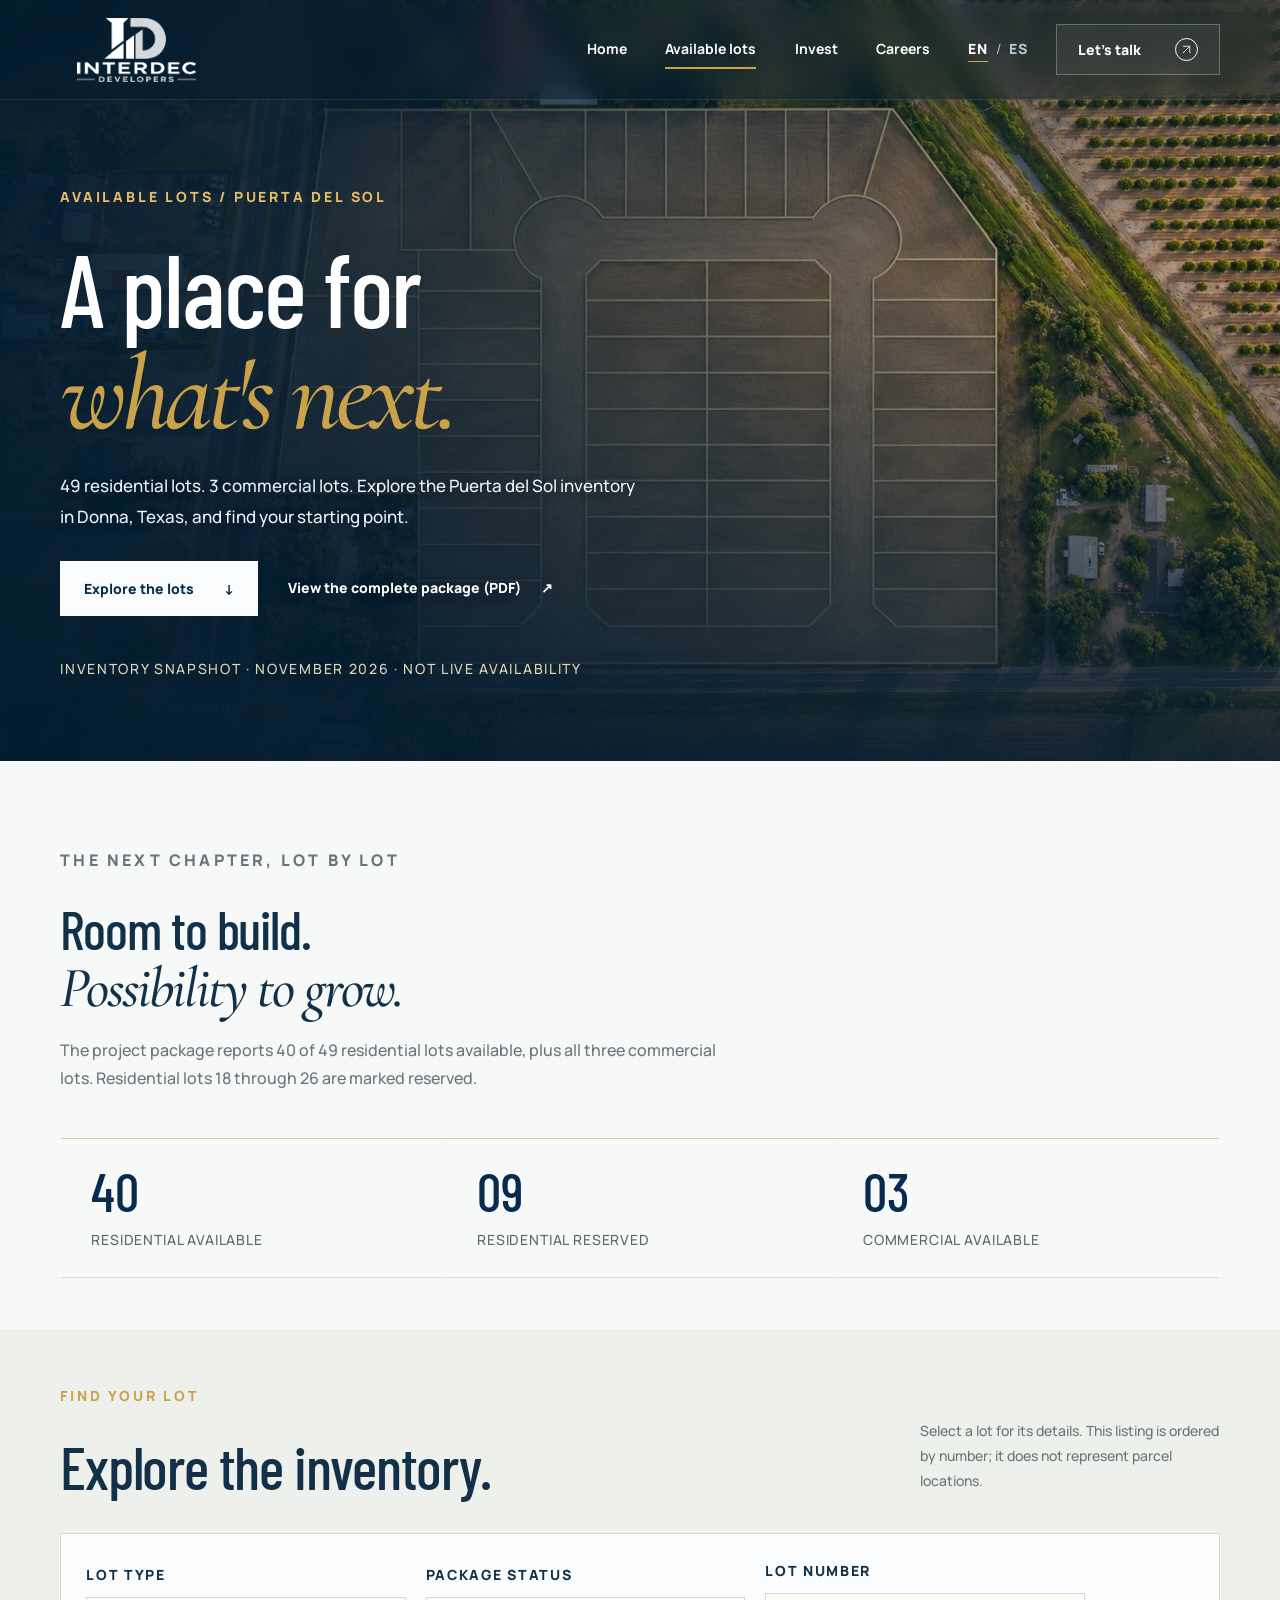
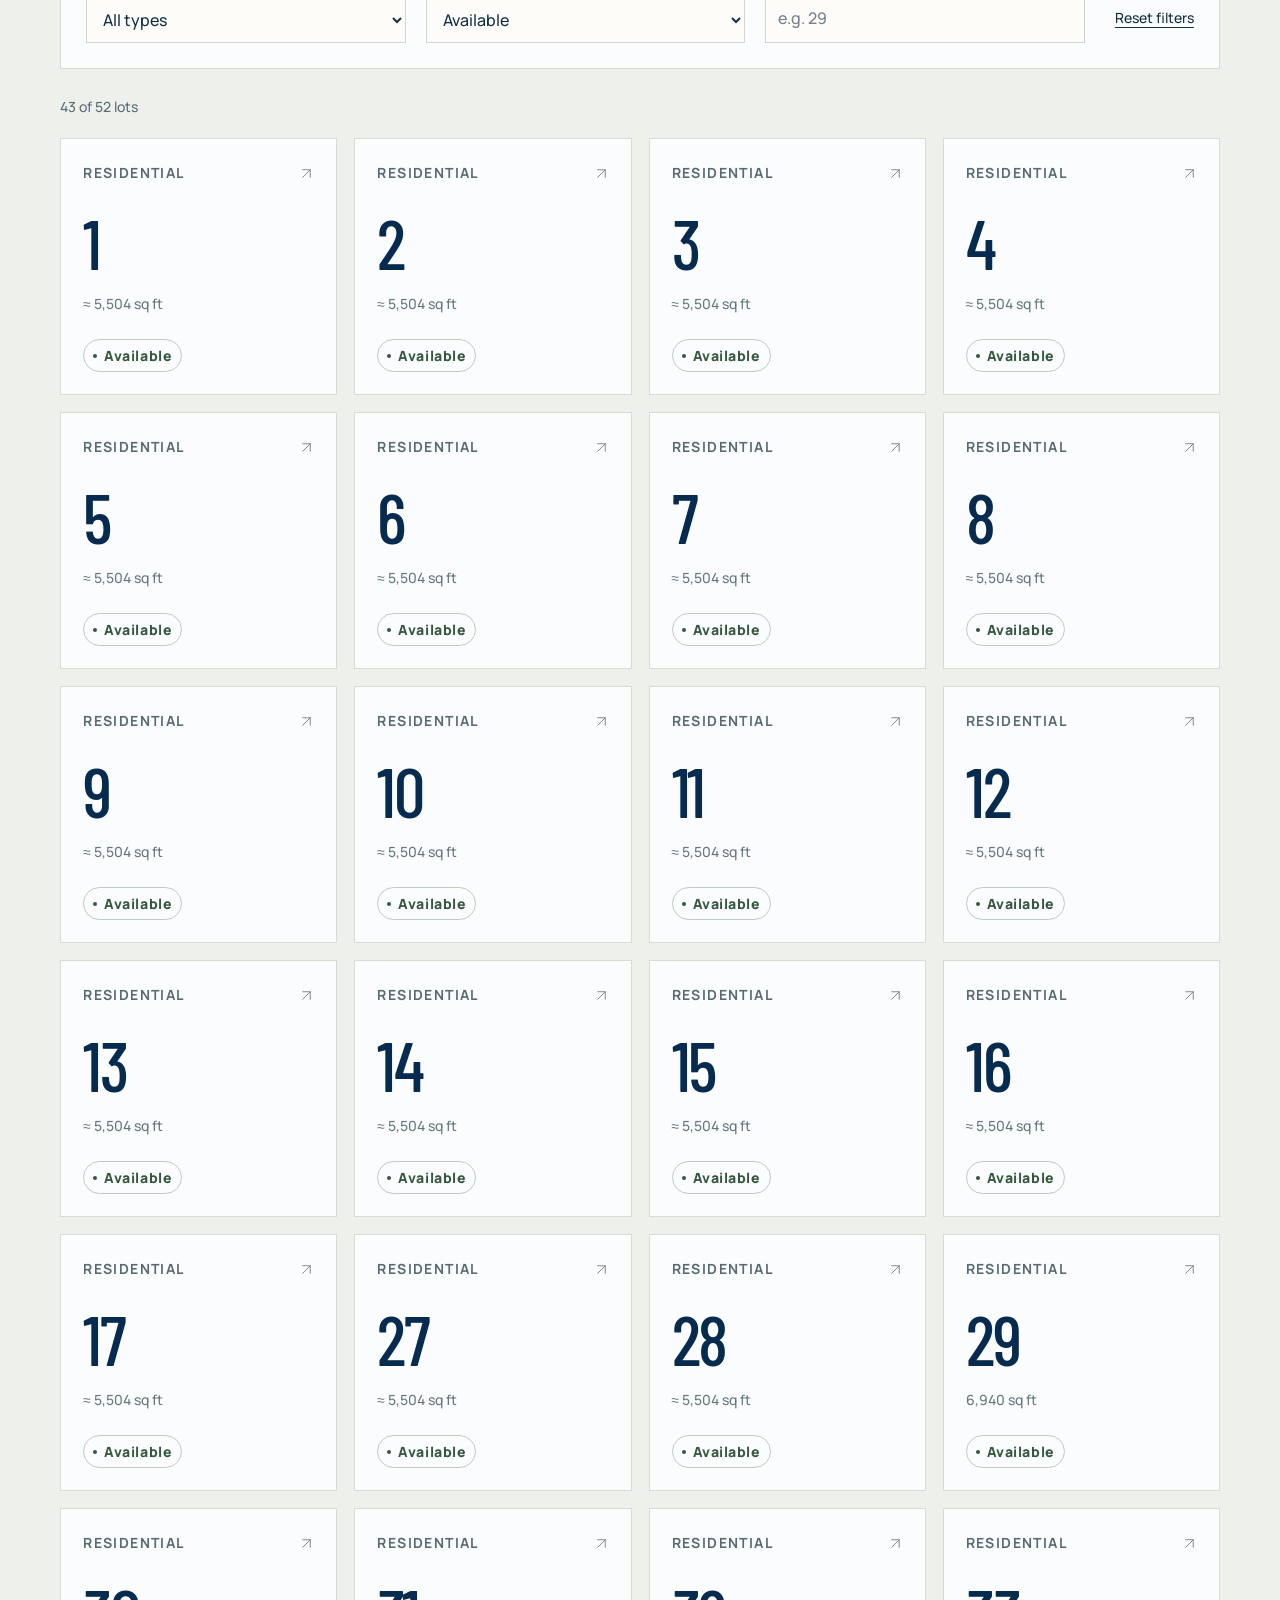
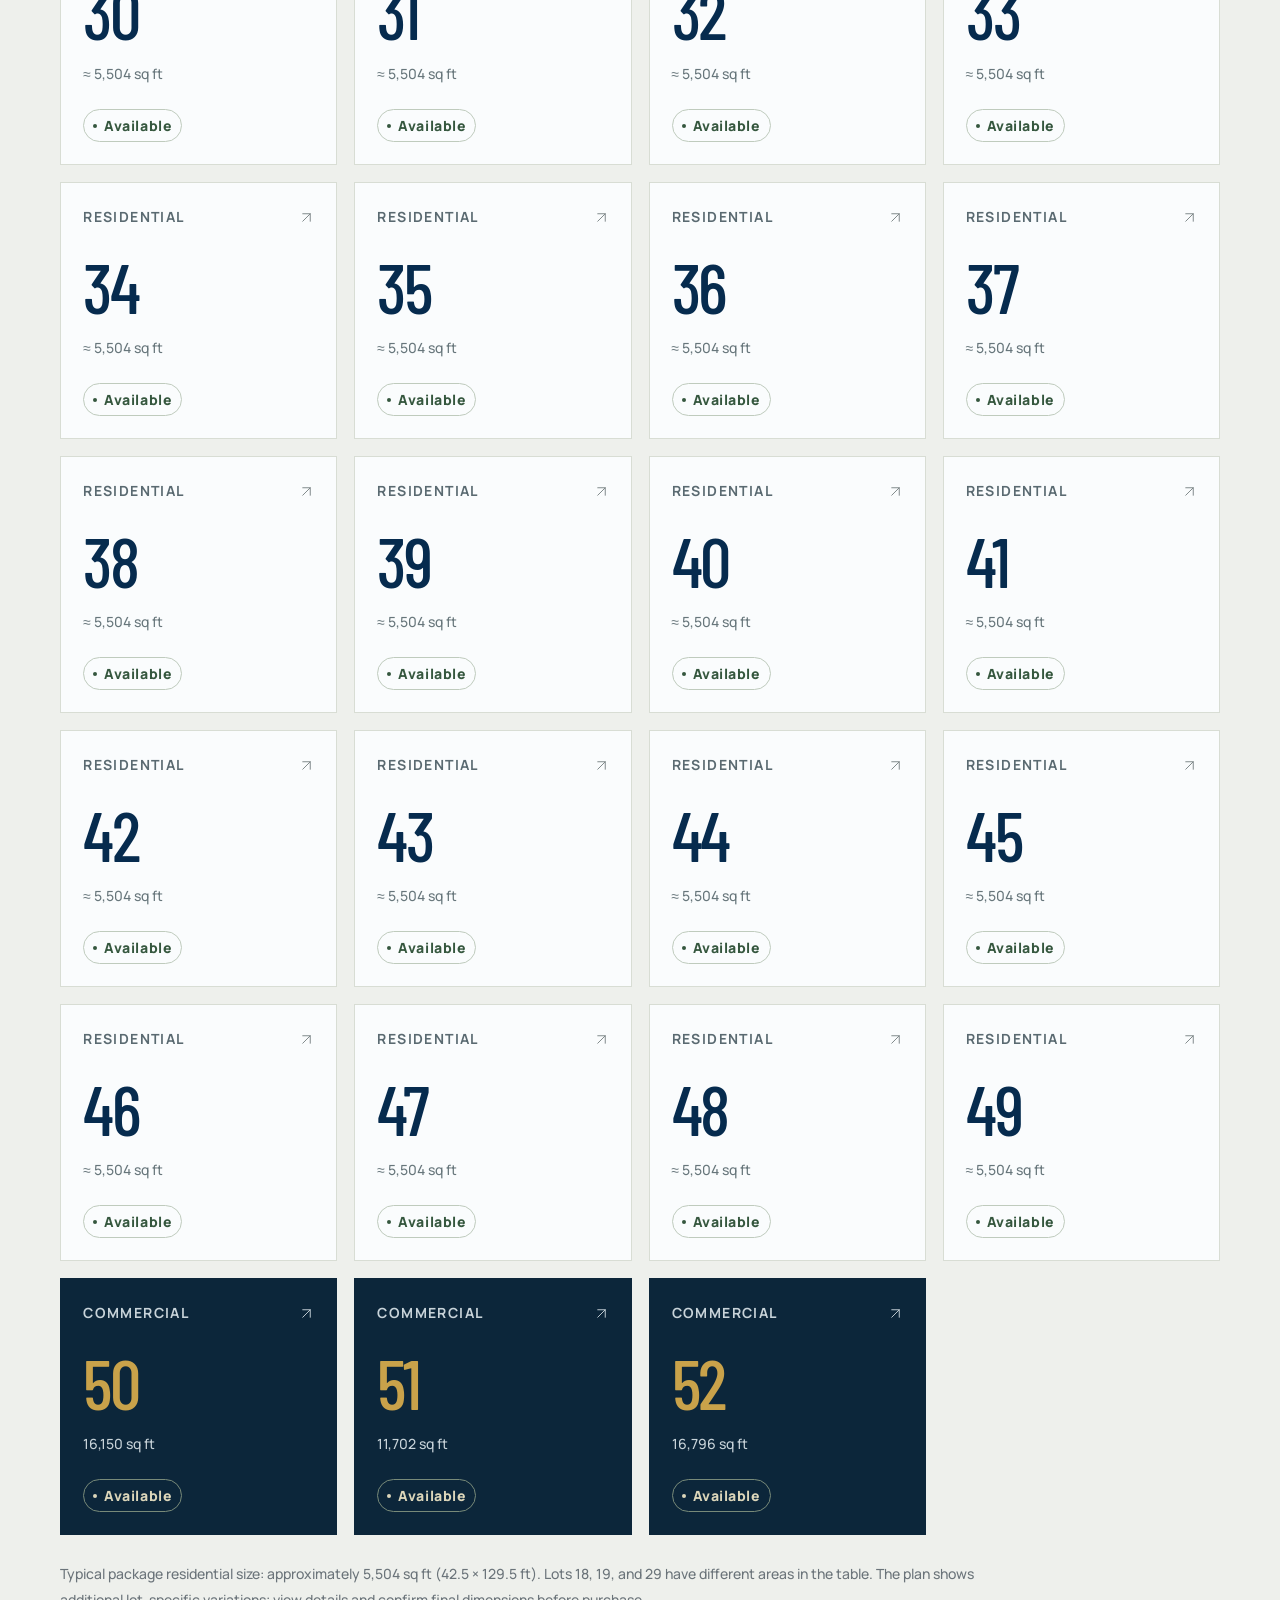
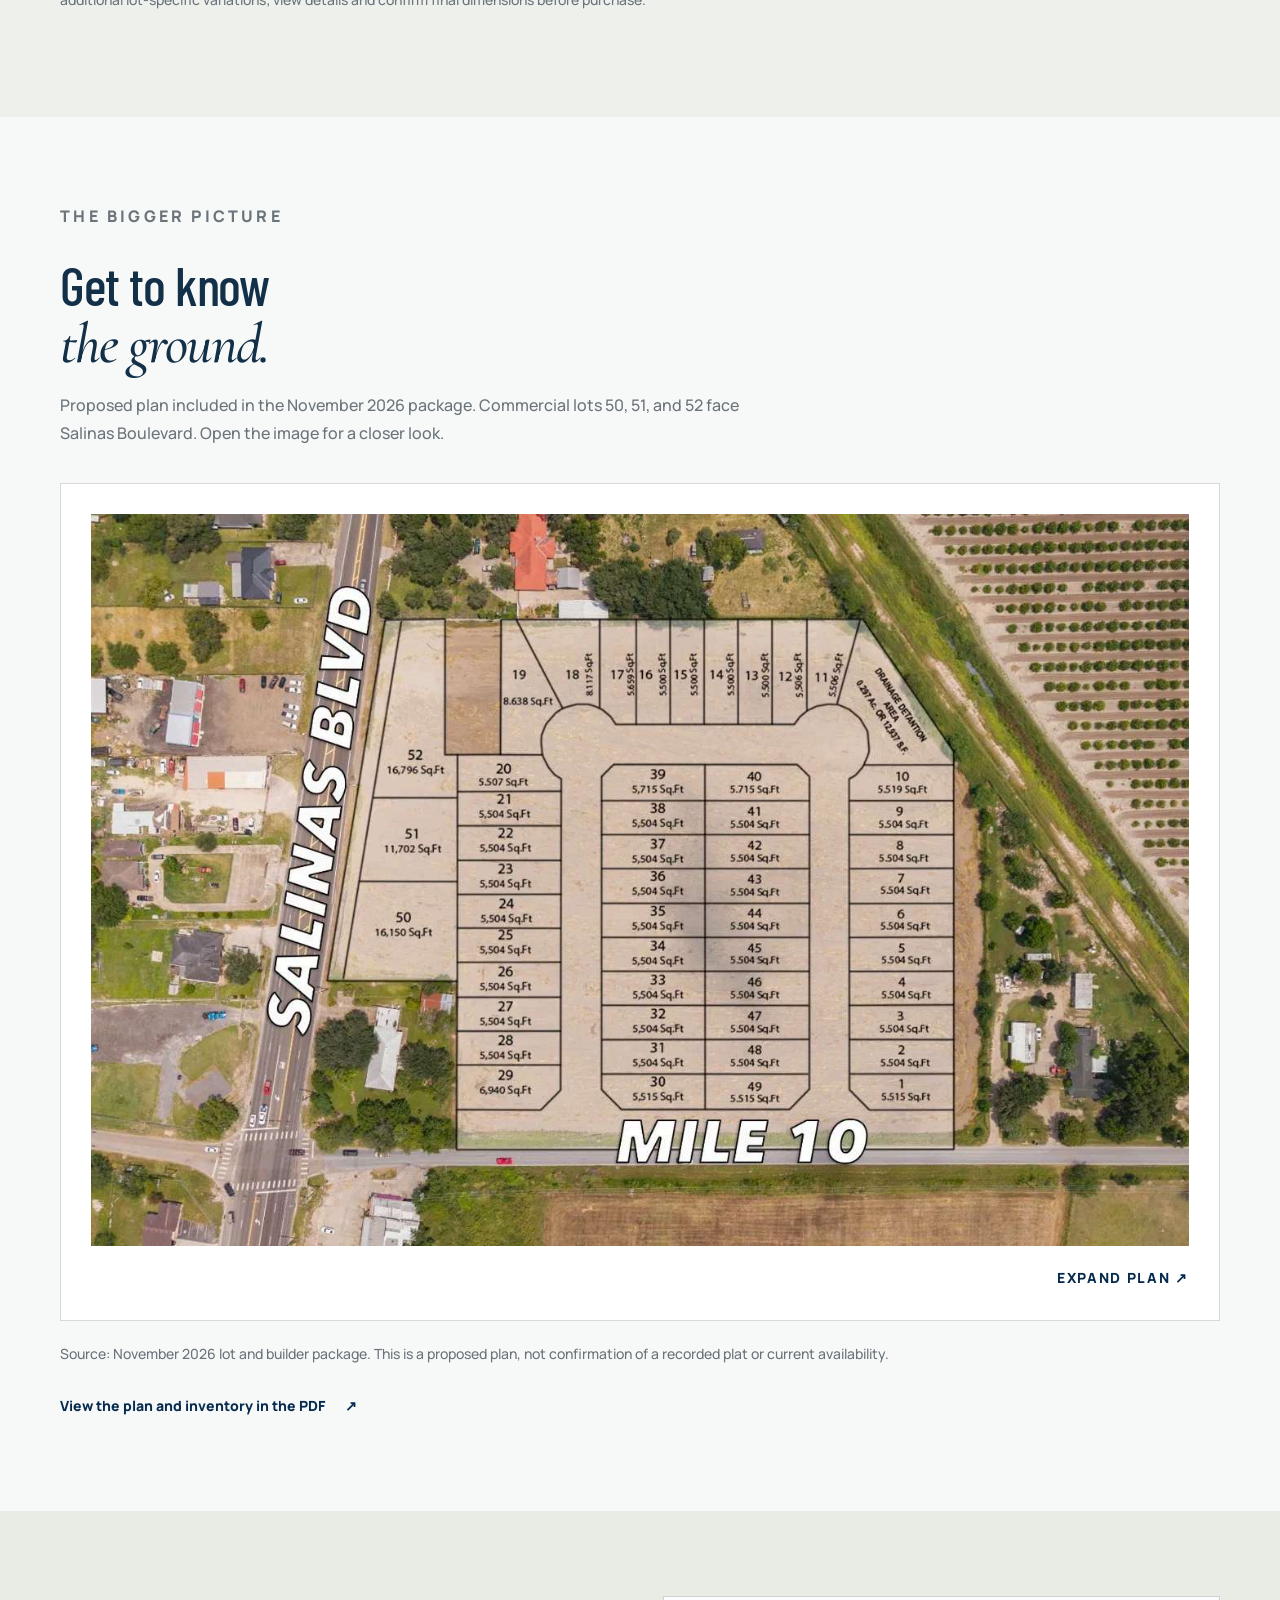
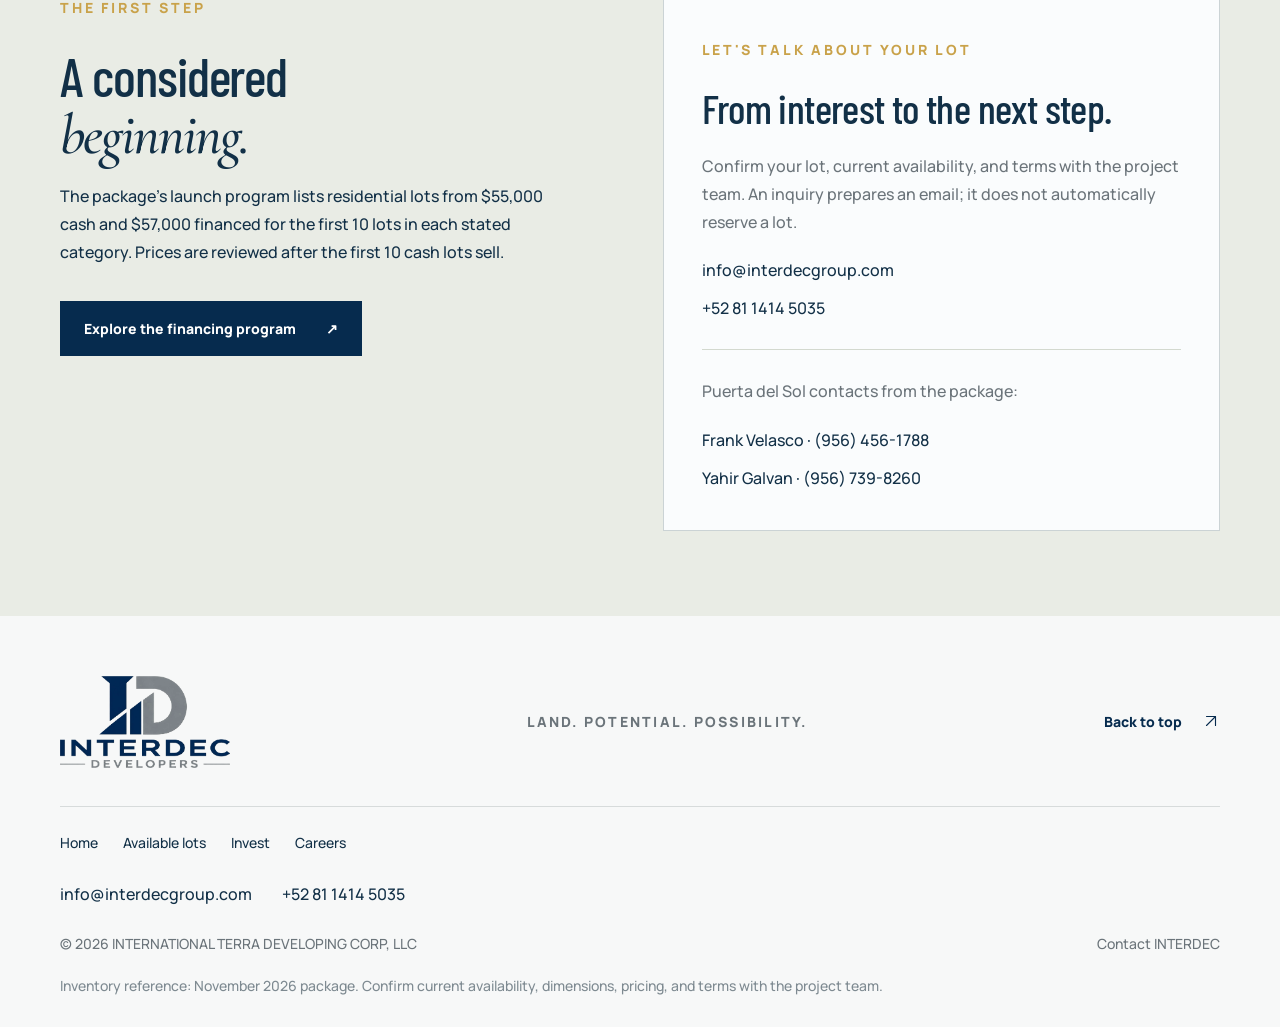
==== available-lots.html @ f347b383 "Unify mobile navigation and polish final company copy" ====
<!doctype html>
<html lang="en"><head><meta charset="utf-8"><meta name="viewport" content="width=device-width, initial-scale=1"><meta name="theme-color" content="#0c1b29"><title>Available Lots | Puerta del Sol — INTERDEC</title><meta name="description" content="Explore the Puerta del Sol lot inventory in Donna, Texas: 49 residential and 3 commercial lots, with availability from the November 2026 package."><link rel="icon" href="assets/favicon.svg" type="image/svg+xml"><link rel="preload" href="assets/images/lots-hero-cinematic.webp" as="image" fetchpriority="high"><link rel="stylesheet" href="styles.css"><link rel="stylesheet" href="design.css"><link rel="stylesheet" href="pages.css"><link rel="stylesheet" href="lots.css"><script src="content.js" defer></script><script src="pages.js" defer></script><script src="lots.js" defer></script></head>
<body class="subpage lots-page" id="top"><a class="skip-link" href="#main" data-es="Ir al contenido">Skip to content</a><header class="site-header" id="site-header"><a class="brand" href="index.html" aria-label="INTERDEC Developers — home"><img src="assets/images/package/interdec-white-logo.png" width="1103" height="594" alt="INTERDEC Developers"></a><nav class="desktop-nav" aria-label="Main navigation"><a href="index.html" data-es="Inicio">Home</a><a href="available-lots.html" aria-current="page" data-es="Lotes disponibles">Available lots</a><a href="invest.html" data-es="Invertir">Invest</a><a href="careers.html" data-es="Empleos">Careers</a></nav><div class="header-actions"><button class="language-toggle" type="button" aria-label="Switch to Spanish"><span class="language-en active">EN</span><span class="language-divider">/</span><span class="language-es">ES</span></button><a class="button button-navy header-cta" href="index.html#contact"><span data-es="Hablemos">Let's talk</span><svg class="icon" viewBox="0 0 24 24" aria-hidden="true"><path d="M6 18 18 6M6 6h12v12"/></svg></a><button class="menu-toggle" type="button" aria-expanded="false" aria-controls="mobile-nav" aria-label="Open navigation"><span></span><span></span></button></div></header><nav class="mobile-nav" id="mobile-nav" aria-label="Mobile navigation" hidden>
    <a href="index.html#projects"><span data-es="Proyectos">Projects</span></a>
    <a href="index.html#approach"><span data-es="Nuestro proceso">Our approach</span></a>
    <a href="index.html#company"><span data-es="Nosotros">The company</span></a>
    <a href="available-lots.html" aria-current="page"><span data-es="Lotes disponibles">Available lots</span></a>
    <a href="invest.html"><span data-es="Invierte">Invest</span></a>
    <a href="careers.html"><span data-es="Empleo">Careers</span></a>
    <a href="index.html#contact"><span data-es="Contacto">Get in touch</span></a>
    <span class="eyebrow">LAND. POTENTIAL. POSSIBILITY.</span>
  </nav><main id="main" class="page-main">
<section class="page-hero lots-hero"><div class="page-hero-inner"><p class="page-kicker" data-es="LOTES DISPONIBLES / PUERTA DEL SOL">AVAILABLE LOTS / PUERTA DEL SOL</p><h1 class="page-title"><span data-es="Un lugar para">A place for</span><br><em data-es="lo que viene.">what's next.</em></h1><p class="page-lead" data-es="49 lotes residenciales. 3 lotes comerciales. Explora el inventario de Puerta del Sol en Donna, Texas, y encuentra por dónde empezar.">49 residential lots. 3 commercial lots. Explore the Puerta del Sol inventory in Donna, Texas, and find your starting point.</p><div class="page-actions"><a class="button button-white" href="#inventory"><span data-es="Explorar los lotes">Explore the lots</span><span aria-hidden="true">↓</span></a><a class="text-link light" href="assets/documents/puerta-del-sol-lot-package-nov-2026.pdf" target="_blank" rel="noopener"><span data-es="Ver el paquete completo (PDF)">View the complete package (PDF)</span><span aria-hidden="true">↗</span></a></div><p class="lots-snapshot" data-es="INVENTARIO DE REFERENCIA · NOVIEMBRE DE 2026 · NO ES DISPONIBILIDAD EN TIEMPO REAL">INVENTORY SNAPSHOT · NOVEMBER 2026 · NOT LIVE AVAILABILITY</p></div><div class="lots-hero-art" aria-hidden="true"><span>49</span><span>+ 03</span></div></section>
<section class="page-section lots-overview" aria-labelledby="lots-overview-title"><div class="page-section-heading"><p class="page-kicker" data-es="EL SIGUIENTE CAPÍTULO, LOTE POR LOTE">THE NEXT CHAPTER, LOT BY LOT</p><h2 id="lots-overview-title" class="display-title"><span data-es="Espacio para construir.">Room to build.</span><br><em data-es="Posibilidad para crecer.">Possibility to grow.</em></h2><p data-es="El paquete del proyecto reporta 40 de 49 lotes residenciales disponibles y los tres lotes comerciales disponibles. Los lotes residenciales 18 al 26 aparecen apartados.">The project package reports 40 of 49 residential lots available, plus all three commercial lots. Residential lots 18 through 26 are marked reserved.</p></div><div class="stat-grid lots-stats"><div class="stat-card"><span class="stat-value">40</span><span class="stat-label" data-es="RESIDENCIALES DISPONIBLES">RESIDENTIAL AVAILABLE</span></div><div class="stat-card"><span class="stat-value">09</span><span class="stat-label" data-es="RESIDENCIALES APARTADOS">RESIDENTIAL RESERVED</span></div><div class="stat-card"><span class="stat-value">03</span><span class="stat-label" data-es="COMERCIALES DISPONIBLES">COMMERCIAL AVAILABLE</span></div></div></section>
<section class="page-section lots-browser" id="inventory" aria-labelledby="inventory-title"><div class="lots-browser-heading"><div><p class="page-kicker" data-es="ENCUENTRA TU LOTE">FIND YOUR LOT</p><h2 class="display-title" id="inventory-title" data-es="Explora el inventario.">Explore the inventory.</h2></div><p class="source-note" data-es="Selecciona un lote para ver sus detalles. El listado está ordenado por número; no representa la ubicación física de los lotes.">Select a lot for its details. This listing is ordered by number; it does not represent parcel locations.</p></div><form class="lots-filters" id="lot-filters" aria-label="Filter lots"><div><label for="lot-type" data-es="TIPO DE LOTE">LOT TYPE</label><select id="lot-type"><option value="all" data-es="Todos los tipos">All types</option><option value="residential" data-es="Residencial">Residential</option><option value="commercial" data-es="Comercial">Commercial</option></select></div><div><label for="lot-status" data-es="ESTATUS EN EL PAQUETE">PACKAGE STATUS</label><select id="lot-status"><option value="available" data-es="Disponible">Available</option><option value="reserved" data-es="Apartado">Reserved</option><option value="all" data-es="Todos los estatus">All statuses</option></select></div><div><label for="lot-search" data-es="NÚMERO DE LOTE">LOT NUMBER</label><input id="lot-search" type="search" inputmode="numeric" autocomplete="off" placeholder="e.g. 29" data-placeholder-es="p. ej. 29"></div><button type="reset" id="lot-reset" class="lots-reset" data-es="Restablecer filtros">Reset filters</button></form><p id="lot-results" class="lots-results" role="status" aria-live="polite" data-es="43 lotes de 52">43 of 52 lots</p><ol class="lots-grid" id="lots-grid"><li class="lots-item"><button class="lot-card" type="button" data-lot="1" data-kind="residential" data-status="available" data-area="5504" data-plan-area="5515" aria-haspopup="dialog" aria-label="Lot 1, residential, available"><span class="lot-card-top"><span class="lot-card-kind" data-es="Residencial">Residential</span><svg class="icon lot-card-arrow" viewBox="0 0 24 24" aria-hidden="true"><path d="M6 18 18 6M6 6h12v12"/></svg></span><strong>1</strong><span class="lot-card-area">≈ 5,504 <span data-es="pies²">sq ft</span></span><span class="lot-status available" data-es="Disponible">Available</span></button></li>
<li class="lots-item"><button class="lot-card" type="button" data-lot="2" data-kind="residential" data-status="available" data-area="5504" data-plan-area="" aria-haspopup="dialog" aria-label="Lot 2, residential, available"><span class="lot-card-top"><span class="lot-card-kind" data-es="Residencial">Residential</span><svg class="icon lot-card-arrow" viewBox="0 0 24 24" aria-hidden="true"><path d="M6 18 18 6M6 6h12v12"/></svg></span><strong>2</strong><span class="lot-card-area">≈ 5,504 <span data-es="pies²">sq ft</span></span><span class="lot-status available" data-es="Disponible">Available</span></button></li>
<li class="lots-item"><button class="lot-card" type="button" data-lot="3" data-kind="residential" data-status="available" data-area="5504" data-plan-area="" aria-haspopup="dialog" aria-label="Lot 3, residential, available"><span class="lot-card-top"><span class="lot-card-kind" data-es="Residencial">Residential</span><svg class="icon lot-card-arrow" viewBox="0 0 24 24" aria-hidden="true"><path d="M6 18 18 6M6 6h12v12"/></svg></span><strong>3</strong><span class="lot-card-area">≈ 5,504 <span data-es="pies²">sq ft</span></span><span class="lot-status available" data-es="Disponible">Available</span></button></li>
<li class="lots-item"><button class="lot-card" type="button" data-lot="4" data-kind="residential" data-status="available" data-area="5504" data-plan-area="" aria-haspopup="dialog" aria-label="Lot 4, residential, available"><span class="lot-card-top"><span class="lot-card-kind" data-es="Residencial">Residential</span><svg class="icon lot-card-arrow" viewBox="0 0 24 24" aria-hidden="true"><path d="M6 18 18 6M6 6h12v12"/></svg></span><strong>4</strong><span class="lot-card-area">≈ 5,504 <span data-es="pies²">sq ft</span></span><span class="lot-status available" data-es="Disponible">Available</span></button></li>
<li class="lots-item"><button class="lot-card" type="button" data-lot="5" data-kind="residential" data-status="available" data-area="5504" data-plan-area="" aria-haspopup="dialog" aria-label="Lot 5, residential, available"><span class="lot-card-top"><span class="lot-card-kind" data-es="Residencial">Residential</span><svg class="icon lot-card-arrow" viewBox="0 0 24 24" aria-hidden="true"><path d="M6 18 18 6M6 6h12v12"/></svg></span><strong>5</strong><span class="lot-card-area">≈ 5,504 <span data-es="pies²">sq ft</span></span><span class="lot-status available" data-es="Disponible">Available</span></button></li>
<li class="lots-item"><button class="lot-card" type="button" data-lot="6" data-kind="residential" data-status="available" data-area="5504" data-plan-area="" aria-haspopup="dialog" aria-label="Lot 6, residential, available"><span class="lot-card-top"><span class="lot-card-kind" data-es="Residencial">Residential</span><svg class="icon lot-card-arrow" viewBox="0 0 24 24" aria-hidden="true"><path d="M6 18 18 6M6 6h12v12"/></svg></span><strong>6</strong><span class="lot-card-area">≈ 5,504 <span data-es="pies²">sq ft</span></span><span class="lot-status available" data-es="Disponible">Available</span></button></li>
<li class="lots-item"><button class="lot-card" type="button" data-lot="7" data-kind="residential" data-status="available" data-area="5504" data-plan-area="" aria-haspopup="dialog" aria-label="Lot 7, residential, available"><span class="lot-card-top"><span class="lot-card-kind" data-es="Residencial">Residential</span><svg class="icon lot-card-arrow" viewBox="0 0 24 24" aria-hidden="true"><path d="M6 18 18 6M6 6h12v12"/></svg></span><strong>7</strong><span class="lot-card-area">≈ 5,504 <span data-es="pies²">sq ft</span></span><span class="lot-status available" data-es="Disponible">Available</span></button></li>
<li class="lots-item"><button class="lot-card" type="button" data-lot="8" data-kind="residential" data-status="available" data-area="5504" data-plan-area="" aria-haspopup="dialog" aria-label="Lot 8, residential, available"><span class="lot-card-top"><span class="lot-card-kind" data-es="Residencial">Residential</span><svg class="icon lot-card-arrow" viewBox="0 0 24 24" aria-hidden="true"><path d="M6 18 18 6M6 6h12v12"/></svg></span><strong>8</strong><span class="lot-card-area">≈ 5,504 <span data-es="pies²">sq ft</span></span><span class="lot-status available" data-es="Disponible">Available</span></button></li>
<li class="lots-item"><button class="lot-card" type="button" data-lot="9" data-kind="residential" data-status="available" data-area="5504" data-plan-area="" aria-haspopup="dialog" aria-label="Lot 9, residential, available"><span class="lot-card-top"><span class="lot-card-kind" data-es="Residencial">Residential</span><svg class="icon lot-card-arrow" viewBox="0 0 24 24" aria-hidden="true"><path d="M6 18 18 6M6 6h12v12"/></svg></span><strong>9</strong><span class="lot-card-area">≈ 5,504 <span data-es="pies²">sq ft</span></span><span class="lot-status available" data-es="Disponible">Available</span></button></li>
<li class="lots-item"><button class="lot-card" type="button" data-lot="10" data-kind="residential" data-status="available" data-area="5504" data-plan-area="5519" aria-haspopup="dialog" aria-label="Lot 10, residential, available"><span class="lot-card-top"><span class="lot-card-kind" data-es="Residencial">Residential</span><svg class="icon lot-card-arrow" viewBox="0 0 24 24" aria-hidden="true"><path d="M6 18 18 6M6 6h12v12"/></svg></span><strong>10</strong><span class="lot-card-area">≈ 5,504 <span data-es="pies²">sq ft</span></span><span class="lot-status available" data-es="Disponible">Available</span></button></li>
<li class="lots-item"><button class="lot-card" type="button" data-lot="11" data-kind="residential" data-status="available" data-area="5504" data-plan-area="5500" aria-haspopup="dialog" aria-label="Lot 11, residential, available"><span class="lot-card-top"><span class="lot-card-kind" data-es="Residencial">Residential</span><svg class="icon lot-card-arrow" viewBox="0 0 24 24" aria-hidden="true"><path d="M6 18 18 6M6 6h12v12"/></svg></span><strong>11</strong><span class="lot-card-area">≈ 5,504 <span data-es="pies²">sq ft</span></span><span class="lot-status available" data-es="Disponible">Available</span></button></li>
<li class="lots-item"><button class="lot-card" type="button" data-lot="12" data-kind="residential" data-status="available" data-area="5504" data-plan-area="5500" aria-haspopup="dialog" aria-label="Lot 12, residential, available"><span class="lot-card-top"><span class="lot-card-kind" data-es="Residencial">Residential</span><svg class="icon lot-card-arrow" viewBox="0 0 24 24" aria-hidden="true"><path d="M6 18 18 6M6 6h12v12"/></svg></span><strong>12</strong><span class="lot-card-area">≈ 5,504 <span data-es="pies²">sq ft</span></span><span class="lot-status available" data-es="Disponible">Available</span></button></li>
<li class="lots-item"><button class="lot-card" type="button" data-lot="13" data-kind="residential" data-status="available" data-area="5504" data-plan-area="5500" aria-haspopup="dialog" aria-label="Lot 13, residential, available"><span class="lot-card-top"><span class="lot-card-kind" data-es="Residencial">Residential</span><svg class="icon lot-card-arrow" viewBox="0 0 24 24" aria-hidden="true"><path d="M6 18 18 6M6 6h12v12"/></svg></span><strong>13</strong><span class="lot-card-area">≈ 5,504 <span data-es="pies²">sq ft</span></span><span class="lot-status available" data-es="Disponible">Available</span></button></li>
<li class="lots-item"><button class="lot-card" type="button" data-lot="14" data-kind="residential" data-status="available" data-area="5504" data-plan-area="5500" aria-haspopup="dialog" aria-label="Lot 14, residential, available"><span class="lot-card-top"><span class="lot-card-kind" data-es="Residencial">Residential</span><svg class="icon lot-card-arrow" viewBox="0 0 24 24" aria-hidden="true"><path d="M6 18 18 6M6 6h12v12"/></svg></span><strong>14</strong><span class="lot-card-area">≈ 5,504 <span data-es="pies²">sq ft</span></span><span class="lot-status available" data-es="Disponible">Available</span></button></li>
<li class="lots-item"><button class="lot-card" type="button" data-lot="15" data-kind="residential" data-status="available" data-area="5504" data-plan-area="5500" aria-haspopup="dialog" aria-label="Lot 15, residential, available"><span class="lot-card-top"><span class="lot-card-kind" data-es="Residencial">Residential</span><svg class="icon lot-card-arrow" viewBox="0 0 24 24" aria-hidden="true"><path d="M6 18 18 6M6 6h12v12"/></svg></span><strong>15</strong><span class="lot-card-area">≈ 5,504 <span data-es="pies²">sq ft</span></span><span class="lot-status available" data-es="Disponible">Available</span></button></li>
<li class="lots-item"><button class="lot-card" type="button" data-lot="16" data-kind="residential" data-status="available" data-area="5504" data-plan-area="5500" aria-haspopup="dialog" aria-label="Lot 16, residential, available"><span class="lot-card-top"><span class="lot-card-kind" data-es="Residencial">Residential</span><svg class="icon lot-card-arrow" viewBox="0 0 24 24" aria-hidden="true"><path d="M6 18 18 6M6 6h12v12"/></svg></span><strong>16</strong><span class="lot-card-area">≈ 5,504 <span data-es="pies²">sq ft</span></span><span class="lot-status available" data-es="Disponible">Available</span></button></li>
<li class="lots-item"><button class="lot-card" type="button" data-lot="17" data-kind="residential" data-status="available" data-area="5504" data-plan-area="5693" aria-haspopup="dialog" aria-label="Lot 17, residential, available"><span class="lot-card-top"><span class="lot-card-kind" data-es="Residencial">Residential</span><svg class="icon lot-card-arrow" viewBox="0 0 24 24" aria-hidden="true"><path d="M6 18 18 6M6 6h12v12"/></svg></span><strong>17</strong><span class="lot-card-area">≈ 5,504 <span data-es="pies²">sq ft</span></span><span class="lot-status available" data-es="Disponible">Available</span></button></li>
<li class="lots-item" hidden><button class="lot-card" type="button" data-lot="18" data-kind="residential" data-status="reserved" data-area="8117" data-plan-area="8117" aria-haspopup="dialog" aria-label="Lot 18, residential, reserved"><span class="lot-card-top"><span class="lot-card-kind" data-es="Residencial">Residential</span><svg class="icon lot-card-arrow" viewBox="0 0 24 24" aria-hidden="true"><path d="M6 18 18 6M6 6h12v12"/></svg></span><strong>18</strong><span class="lot-card-area">8,117 <span data-es="pies²">sq ft</span></span><span class="lot-status reserved" data-es="Apartado">Reserved</span></button></li>
<li class="lots-item" hidden><button class="lot-card" type="button" data-lot="19" data-kind="residential" data-status="reserved" data-area="8638" data-plan-area="8638" aria-haspopup="dialog" aria-label="Lot 19, residential, reserved"><span class="lot-card-top"><span class="lot-card-kind" data-es="Residencial">Residential</span><svg class="icon lot-card-arrow" viewBox="0 0 24 24" aria-hidden="true"><path d="M6 18 18 6M6 6h12v12"/></svg></span><strong>19</strong><span class="lot-card-area">8,638 <span data-es="pies²">sq ft</span></span><span class="lot-status reserved" data-es="Apartado">Reserved</span></button></li>
<li class="lots-item" hidden><button class="lot-card" type="button" data-lot="20" data-kind="residential" data-status="reserved" data-area="5504" data-plan-area="5507" aria-haspopup="dialog" aria-label="Lot 20, residential, reserved"><span class="lot-card-top"><span class="lot-card-kind" data-es="Residencial">Residential</span><svg class="icon lot-card-arrow" viewBox="0 0 24 24" aria-hidden="true"><path d="M6 18 18 6M6 6h12v12"/></svg></span><strong>20</strong><span class="lot-card-area">≈ 5,504 <span data-es="pies²">sq ft</span></span><span class="lot-status reserved" data-es="Apartado">Reserved</span></button></li>
<li class="lots-item" hidden><button class="lot-card" type="button" data-lot="21" data-kind="residential" data-status="reserved" data-area="5504" data-plan-area="" aria-haspopup="dialog" aria-label="Lot 21, residential, reserved"><span class="lot-card-top"><span class="lot-card-kind" data-es="Residencial">Residential</span><svg class="icon lot-card-arrow" viewBox="0 0 24 24" aria-hidden="true"><path d="M6 18 18 6M6 6h12v12"/></svg></span><strong>21</strong><span class="lot-card-area">≈ 5,504 <span data-es="pies²">sq ft</span></span><span class="lot-status reserved" data-es="Apartado">Reserved</span></button></li>
<li class="lots-item" hidden><button class="lot-card" type="button" data-lot="22" data-kind="residential" data-status="reserved" data-area="5504" data-plan-area="" aria-haspopup="dialog" aria-label="Lot 22, residential, reserved"><span class="lot-card-top"><span class="lot-card-kind" data-es="Residencial">Residential</span><svg class="icon lot-card-arrow" viewBox="0 0 24 24" aria-hidden="true"><path d="M6 18 18 6M6 6h12v12"/></svg></span><strong>22</strong><span class="lot-card-area">≈ 5,504 <span data-es="pies²">sq ft</span></span><span class="lot-status reserved" data-es="Apartado">Reserved</span></button></li>
<li class="lots-item" hidden><button class="lot-card" type="button" data-lot="23" data-kind="residential" data-status="reserved" data-area="5504" data-plan-area="" aria-haspopup="dialog" aria-label="Lot 23, residential, reserved"><span class="lot-card-top"><span class="lot-card-kind" data-es="Residencial">Residential</span><svg class="icon lot-card-arrow" viewBox="0 0 24 24" aria-hidden="true"><path d="M6 18 18 6M6 6h12v12"/></svg></span><strong>23</strong><span class="lot-card-area">≈ 5,504 <span data-es="pies²">sq ft</span></span><span class="lot-status reserved" data-es="Apartado">Reserved</span></button></li>
<li class="lots-item" hidden><button class="lot-card" type="button" data-lot="24" data-kind="residential" data-status="reserved" data-area="5504" data-plan-area="" aria-haspopup="dialog" aria-label="Lot 24, residential, reserved"><span class="lot-card-top"><span class="lot-card-kind" data-es="Residencial">Residential</span><svg class="icon lot-card-arrow" viewBox="0 0 24 24" aria-hidden="true"><path d="M6 18 18 6M6 6h12v12"/></svg></span><strong>24</strong><span class="lot-card-area">≈ 5,504 <span data-es="pies²">sq ft</span></span><span class="lot-status reserved" data-es="Apartado">Reserved</span></button></li>
<li class="lots-item" hidden><button class="lot-card" type="button" data-lot="25" data-kind="residential" data-status="reserved" data-area="5504" data-plan-area="" aria-haspopup="dialog" aria-label="Lot 25, residential, reserved"><span class="lot-card-top"><span class="lot-card-kind" data-es="Residencial">Residential</span><svg class="icon lot-card-arrow" viewBox="0 0 24 24" aria-hidden="true"><path d="M6 18 18 6M6 6h12v12"/></svg></span><strong>25</strong><span class="lot-card-area">≈ 5,504 <span data-es="pies²">sq ft</span></span><span class="lot-status reserved" data-es="Apartado">Reserved</span></button></li>
<li class="lots-item" hidden><button class="lot-card" type="button" data-lot="26" data-kind="residential" data-status="reserved" data-area="5504" data-plan-area="" aria-haspopup="dialog" aria-label="Lot 26, residential, reserved"><span class="lot-card-top"><span class="lot-card-kind" data-es="Residencial">Residential</span><svg class="icon lot-card-arrow" viewBox="0 0 24 24" aria-hidden="true"><path d="M6 18 18 6M6 6h12v12"/></svg></span><strong>26</strong><span class="lot-card-area">≈ 5,504 <span data-es="pies²">sq ft</span></span><span class="lot-status reserved" data-es="Apartado">Reserved</span></button></li>
<li class="lots-item"><button class="lot-card" type="button" data-lot="27" data-kind="residential" data-status="available" data-area="5504" data-plan-area="" aria-haspopup="dialog" aria-label="Lot 27, residential, available"><span class="lot-card-top"><span class="lot-card-kind" data-es="Residencial">Residential</span><svg class="icon lot-card-arrow" viewBox="0 0 24 24" aria-hidden="true"><path d="M6 18 18 6M6 6h12v12"/></svg></span><strong>27</strong><span class="lot-card-area">≈ 5,504 <span data-es="pies²">sq ft</span></span><span class="lot-status available" data-es="Disponible">Available</span></button></li>
<li class="lots-item"><button class="lot-card" type="button" data-lot="28" data-kind="residential" data-status="available" data-area="5504" data-plan-area="" aria-haspopup="dialog" aria-label="Lot 28, residential, available"><span class="lot-card-top"><span class="lot-card-kind" data-es="Residencial">Residential</span><svg class="icon lot-card-arrow" viewBox="0 0 24 24" aria-hidden="true"><path d="M6 18 18 6M6 6h12v12"/></svg></span><strong>28</strong><span class="lot-card-area">≈ 5,504 <span data-es="pies²">sq ft</span></span><span class="lot-status available" data-es="Disponible">Available</span></button></li>
<li class="lots-item"><button class="lot-card" type="button" data-lot="29" data-kind="residential" data-status="available" data-area="6940" data-plan-area="6940" aria-haspopup="dialog" aria-label="Lot 29, residential, available"><span class="lot-card-top"><span class="lot-card-kind" data-es="Residencial">Residential</span><svg class="icon lot-card-arrow" viewBox="0 0 24 24" aria-hidden="true"><path d="M6 18 18 6M6 6h12v12"/></svg></span><strong>29</strong><span class="lot-card-area">6,940 <span data-es="pies²">sq ft</span></span><span class="lot-status available" data-es="Disponible">Available</span></button></li>
<li class="lots-item"><button class="lot-card" type="button" data-lot="30" data-kind="residential" data-status="available" data-area="5504" data-plan-area="5515" aria-haspopup="dialog" aria-label="Lot 30, residential, available"><span class="lot-card-top"><span class="lot-card-kind" data-es="Residencial">Residential</span><svg class="icon lot-card-arrow" viewBox="0 0 24 24" aria-hidden="true"><path d="M6 18 18 6M6 6h12v12"/></svg></span><strong>30</strong><span class="lot-card-area">≈ 5,504 <span data-es="pies²">sq ft</span></span><span class="lot-status available" data-es="Disponible">Available</span></button></li>
<li class="lots-item"><button class="lot-card" type="button" data-lot="31" data-kind="residential" data-status="available" data-area="5504" data-plan-area="" aria-haspopup="dialog" aria-label="Lot 31, residential, available"><span class="lot-card-top"><span class="lot-card-kind" data-es="Residencial">Residential</span><svg class="icon lot-card-arrow" viewBox="0 0 24 24" aria-hidden="true"><path d="M6 18 18 6M6 6h12v12"/></svg></span><strong>31</strong><span class="lot-card-area">≈ 5,504 <span data-es="pies²">sq ft</span></span><span class="lot-status available" data-es="Disponible">Available</span></button></li>
<li class="lots-item"><button class="lot-card" type="button" data-lot="32" data-kind="residential" data-status="available" data-area="5504" data-plan-area="" aria-haspopup="dialog" aria-label="Lot 32, residential, available"><span class="lot-card-top"><span class="lot-card-kind" data-es="Residencial">Residential</span><svg class="icon lot-card-arrow" viewBox="0 0 24 24" aria-hidden="true"><path d="M6 18 18 6M6 6h12v12"/></svg></span><strong>32</strong><span class="lot-card-area">≈ 5,504 <span data-es="pies²">sq ft</span></span><span class="lot-status available" data-es="Disponible">Available</span></button></li>
<li class="lots-item"><button class="lot-card" type="button" data-lot="33" data-kind="residential" data-status="available" data-area="5504" data-plan-area="" aria-haspopup="dialog" aria-label="Lot 33, residential, available"><span class="lot-card-top"><span class="lot-card-kind" data-es="Residencial">Residential</span><svg class="icon lot-card-arrow" viewBox="0 0 24 24" aria-hidden="true"><path d="M6 18 18 6M6 6h12v12"/></svg></span><strong>33</strong><span class="lot-card-area">≈ 5,504 <span data-es="pies²">sq ft</span></span><span class="lot-status available" data-es="Disponible">Available</span></button></li>
<li class="lots-item"><button class="lot-card" type="button" data-lot="34" data-kind="residential" data-status="available" data-area="5504" data-plan-area="" aria-haspopup="dialog" aria-label="Lot 34, residential, available"><span class="lot-card-top"><span class="lot-card-kind" data-es="Residencial">Residential</span><svg class="icon lot-card-arrow" viewBox="0 0 24 24" aria-hidden="true"><path d="M6 18 18 6M6 6h12v12"/></svg></span><strong>34</strong><span class="lot-card-area">≈ 5,504 <span data-es="pies²">sq ft</span></span><span class="lot-status available" data-es="Disponible">Available</span></button></li>
<li class="lots-item"><button class="lot-card" type="button" data-lot="35" data-kind="residential" data-status="available" data-area="5504" data-plan-area="" aria-haspopup="dialog" aria-label="Lot 35, residential, available"><span class="lot-card-top"><span class="lot-card-kind" data-es="Residencial">Residential</span><svg class="icon lot-card-arrow" viewBox="0 0 24 24" aria-hidden="true"><path d="M6 18 18 6M6 6h12v12"/></svg></span><strong>35</strong><span class="lot-card-area">≈ 5,504 <span data-es="pies²">sq ft</span></span><span class="lot-status available" data-es="Disponible">Available</span></button></li>
<li class="lots-item"><button class="lot-card" type="button" data-lot="36" data-kind="residential" data-status="available" data-area="5504" data-plan-area="" aria-haspopup="dialog" aria-label="Lot 36, residential, available"><span class="lot-card-top"><span class="lot-card-kind" data-es="Residencial">Residential</span><svg class="icon lot-card-arrow" viewBox="0 0 24 24" aria-hidden="true"><path d="M6 18 18 6M6 6h12v12"/></svg></span><strong>36</strong><span class="lot-card-area">≈ 5,504 <span data-es="pies²">sq ft</span></span><span class="lot-status available" data-es="Disponible">Available</span></button></li>
<li class="lots-item"><button class="lot-card" type="button" data-lot="37" data-kind="residential" data-status="available" data-area="5504" data-plan-area="" aria-haspopup="dialog" aria-label="Lot 37, residential, available"><span class="lot-card-top"><span class="lot-card-kind" data-es="Residencial">Residential</span><svg class="icon lot-card-arrow" viewBox="0 0 24 24" aria-hidden="true"><path d="M6 18 18 6M6 6h12v12"/></svg></span><strong>37</strong><span class="lot-card-area">≈ 5,504 <span data-es="pies²">sq ft</span></span><span class="lot-status available" data-es="Disponible">Available</span></button></li>
<li class="lots-item"><button class="lot-card" type="button" data-lot="38" data-kind="residential" data-status="available" data-area="5504" data-plan-area="" aria-haspopup="dialog" aria-label="Lot 38, residential, available"><span class="lot-card-top"><span class="lot-card-kind" data-es="Residencial">Residential</span><svg class="icon lot-card-arrow" viewBox="0 0 24 24" aria-hidden="true"><path d="M6 18 18 6M6 6h12v12"/></svg></span><strong>38</strong><span class="lot-card-area">≈ 5,504 <span data-es="pies²">sq ft</span></span><span class="lot-status available" data-es="Disponible">Available</span></button></li>
<li class="lots-item"><button class="lot-card" type="button" data-lot="39" data-kind="residential" data-status="available" data-area="5504" data-plan-area="5715" aria-haspopup="dialog" aria-label="Lot 39, residential, available"><span class="lot-card-top"><span class="lot-card-kind" data-es="Residencial">Residential</span><svg class="icon lot-card-arrow" viewBox="0 0 24 24" aria-hidden="true"><path d="M6 18 18 6M6 6h12v12"/></svg></span><strong>39</strong><span class="lot-card-area">≈ 5,504 <span data-es="pies²">sq ft</span></span><span class="lot-status available" data-es="Disponible">Available</span></button></li>
<li class="lots-item"><button class="lot-card" type="button" data-lot="40" data-kind="residential" data-status="available" data-area="5504" data-plan-area="5715" aria-haspopup="dialog" aria-label="Lot 40, residential, available"><span class="lot-card-top"><span class="lot-card-kind" data-es="Residencial">Residential</span><svg class="icon lot-card-arrow" viewBox="0 0 24 24" aria-hidden="true"><path d="M6 18 18 6M6 6h12v12"/></svg></span><strong>40</strong><span class="lot-card-area">≈ 5,504 <span data-es="pies²">sq ft</span></span><span class="lot-status available" data-es="Disponible">Available</span></button></li>
<li class="lots-item"><button class="lot-card" type="button" data-lot="41" data-kind="residential" data-status="available" data-area="5504" data-plan-area="" aria-haspopup="dialog" aria-label="Lot 41, residential, available"><span class="lot-card-top"><span class="lot-card-kind" data-es="Residencial">Residential</span><svg class="icon lot-card-arrow" viewBox="0 0 24 24" aria-hidden="true"><path d="M6 18 18 6M6 6h12v12"/></svg></span><strong>41</strong><span class="lot-card-area">≈ 5,504 <span data-es="pies²">sq ft</span></span><span class="lot-status available" data-es="Disponible">Available</span></button></li>
<li class="lots-item"><button class="lot-card" type="button" data-lot="42" data-kind="residential" data-status="available" data-area="5504" data-plan-area="" aria-haspopup="dialog" aria-label="Lot 42, residential, available"><span class="lot-card-top"><span class="lot-card-kind" data-es="Residencial">Residential</span><svg class="icon lot-card-arrow" viewBox="0 0 24 24" aria-hidden="true"><path d="M6 18 18 6M6 6h12v12"/></svg></span><strong>42</strong><span class="lot-card-area">≈ 5,504 <span data-es="pies²">sq ft</span></span><span class="lot-status available" data-es="Disponible">Available</span></button></li>
<li class="lots-item"><button class="lot-card" type="button" data-lot="43" data-kind="residential" data-status="available" data-area="5504" data-plan-area="" aria-haspopup="dialog" aria-label="Lot 43, residential, available"><span class="lot-card-top"><span class="lot-card-kind" data-es="Residencial">Residential</span><svg class="icon lot-card-arrow" viewBox="0 0 24 24" aria-hidden="true"><path d="M6 18 18 6M6 6h12v12"/></svg></span><strong>43</strong><span class="lot-card-area">≈ 5,504 <span data-es="pies²">sq ft</span></span><span class="lot-status available" data-es="Disponible">Available</span></button></li>
<li class="lots-item"><button class="lot-card" type="button" data-lot="44" data-kind="residential" data-status="available" data-area="5504" data-plan-area="" aria-haspopup="dialog" aria-label="Lot 44, residential, available"><span class="lot-card-top"><span class="lot-card-kind" data-es="Residencial">Residential</span><svg class="icon lot-card-arrow" viewBox="0 0 24 24" aria-hidden="true"><path d="M6 18 18 6M6 6h12v12"/></svg></span><strong>44</strong><span class="lot-card-area">≈ 5,504 <span data-es="pies²">sq ft</span></span><span class="lot-status available" data-es="Disponible">Available</span></button></li>
<li class="lots-item"><button class="lot-card" type="button" data-lot="45" data-kind="residential" data-status="available" data-area="5504" data-plan-area="" aria-haspopup="dialog" aria-label="Lot 45, residential, available"><span class="lot-card-top"><span class="lot-card-kind" data-es="Residencial">Residential</span><svg class="icon lot-card-arrow" viewBox="0 0 24 24" aria-hidden="true"><path d="M6 18 18 6M6 6h12v12"/></svg></span><strong>45</strong><span class="lot-card-area">≈ 5,504 <span data-es="pies²">sq ft</span></span><span class="lot-status available" data-es="Disponible">Available</span></button></li>
<li class="lots-item"><button class="lot-card" type="button" data-lot="46" data-kind="residential" data-status="available" data-area="5504" data-plan-area="" aria-haspopup="dialog" aria-label="Lot 46, residential, available"><span class="lot-card-top"><span class="lot-card-kind" data-es="Residencial">Residential</span><svg class="icon lot-card-arrow" viewBox="0 0 24 24" aria-hidden="true"><path d="M6 18 18 6M6 6h12v12"/></svg></span><strong>46</strong><span class="lot-card-area">≈ 5,504 <span data-es="pies²">sq ft</span></span><span class="lot-status available" data-es="Disponible">Available</span></button></li>
<li class="lots-item"><button class="lot-card" type="button" data-lot="47" data-kind="residential" data-status="available" data-area="5504" data-plan-area="" aria-haspopup="dialog" aria-label="Lot 47, residential, available"><span class="lot-card-top"><span class="lot-card-kind" data-es="Residencial">Residential</span><svg class="icon lot-card-arrow" viewBox="0 0 24 24" aria-hidden="true"><path d="M6 18 18 6M6 6h12v12"/></svg></span><strong>47</strong><span class="lot-card-area">≈ 5,504 <span data-es="pies²">sq ft</span></span><span class="lot-status available" data-es="Disponible">Available</span></button></li>
<li class="lots-item"><button class="lot-card" type="button" data-lot="48" data-kind="residential" data-status="available" data-area="5504" data-plan-area="" aria-haspopup="dialog" aria-label="Lot 48, residential, available"><span class="lot-card-top"><span class="lot-card-kind" data-es="Residencial">Residential</span><svg class="icon lot-card-arrow" viewBox="0 0 24 24" aria-hidden="true"><path d="M6 18 18 6M6 6h12v12"/></svg></span><strong>48</strong><span class="lot-card-area">≈ 5,504 <span data-es="pies²">sq ft</span></span><span class="lot-status available" data-es="Disponible">Available</span></button></li>
<li class="lots-item"><button class="lot-card" type="button" data-lot="49" data-kind="residential" data-status="available" data-area="5504" data-plan-area="5515" aria-haspopup="dialog" aria-label="Lot 49, residential, available"><span class="lot-card-top"><span class="lot-card-kind" data-es="Residencial">Residential</span><svg class="icon lot-card-arrow" viewBox="0 0 24 24" aria-hidden="true"><path d="M6 18 18 6M6 6h12v12"/></svg></span><strong>49</strong><span class="lot-card-area">≈ 5,504 <span data-es="pies²">sq ft</span></span><span class="lot-status available" data-es="Disponible">Available</span></button></li>
<li class="lots-item"><button class="lot-card" type="button" data-lot="50" data-kind="commercial" data-status="available" data-area="16150" data-plan-area="" aria-haspopup="dialog" aria-label="Lot 50, commercial, available"><span class="lot-card-top"><span class="lot-card-kind" data-es="Comercial">Commercial</span><svg class="icon lot-card-arrow" viewBox="0 0 24 24" aria-hidden="true"><path d="M6 18 18 6M6 6h12v12"/></svg></span><strong>50</strong><span class="lot-card-area">16,150 <span data-es="pies²">sq ft</span></span><span class="lot-status available" data-es="Disponible">Available</span></button></li>
<li class="lots-item"><button class="lot-card" type="button" data-lot="51" data-kind="commercial" data-status="available" data-area="11702" data-plan-area="" aria-haspopup="dialog" aria-label="Lot 51, commercial, available"><span class="lot-card-top"><span class="lot-card-kind" data-es="Comercial">Commercial</span><svg class="icon lot-card-arrow" viewBox="0 0 24 24" aria-hidden="true"><path d="M6 18 18 6M6 6h12v12"/></svg></span><strong>51</strong><span class="lot-card-area">11,702 <span data-es="pies²">sq ft</span></span><span class="lot-status available" data-es="Disponible">Available</span></button></li>
<li class="lots-item"><button class="lot-card" type="button" data-lot="52" data-kind="commercial" data-status="available" data-area="16796" data-plan-area="" aria-haspopup="dialog" aria-label="Lot 52, commercial, available"><span class="lot-card-top"><span class="lot-card-kind" data-es="Comercial">Commercial</span><svg class="icon lot-card-arrow" viewBox="0 0 24 24" aria-hidden="true"><path d="M6 18 18 6M6 6h12v12"/></svg></span><strong>52</strong><span class="lot-card-area">16,796 <span data-es="pies²">sq ft</span></span><span class="lot-status available" data-es="Disponible">Available</span></button></li></ol><p class="lots-empty" id="lots-empty" hidden data-es="No hay lotes que coincidan. Prueba con otro número o restablece los filtros.">No matching lots. Try another number or reset the filters.</p><noscript><p class="source-note">Filters and lot details require JavaScript. The available lots are listed above; open the PDF for the full inventory and reserved lots.</p></noscript><p class="source-note" data-es="Superficie residencial típica del paquete: aproximadamente 5,504 pies² (42.5 × 129.5 pies). Los lotes 18, 19 y 29 tienen superficies distintas en la tabla. El plano muestra otras variaciones por lote; consulta los detalles y confirma medidas finales antes de comprar.">Typical package residential size: approximately 5,504 sq ft (42.5 × 129.5 ft). Lots 18, 19, and 29 have different areas in the table. The plan shows additional lot-specific variations; view details and confirm final dimensions before purchase.</p></section>
<section class="page-section lots-plan" aria-labelledby="plan-title"><div class="page-section-heading"><p class="page-kicker" data-es="EL PANORAMA COMPLETO">THE BIGGER PICTURE</p><h2 id="plan-title" class="display-title"><span data-es="Conoce el">Get to know</span><br><em data-es="terreno.">the ground.</em></h2><p data-es="Plano propuesto incluido en el paquete de noviembre de 2026. Los lotes comerciales 50, 51 y 52 tienen frente a Salinas Boulevard. Abre la imagen para ampliarla.">Proposed plan included in the November 2026 package. Commercial lots 50, 51, and 52 face Salinas Boulevard. Open the image for a closer look.</p></div><a class="lots-plan-image" href="assets/images/package/puerta-del-sol-site-plan.jpeg" target="_blank" rel="noopener"><img src="assets/images/package/puerta-del-sol-site-plan.jpeg" alt="Proposed Puerta del Sol plan from the November 2026 package, showing residential lots 1–49 and commercial lots 50–52" loading="lazy"><span data-es="AMPLIAR EL PLANO ↗">EXPAND PLAN ↗</span></a><p class="source-note" data-es="Fuente: paquete de lotes y constructores de noviembre de 2026. La imagen es un plano propuesto, no una confirmación de un plano registrado ni de disponibilidad actual.">Source: November 2026 lot and builder package. This is a proposed plan, not confirmation of a recorded plat or current availability.</p><a class="text-link" href="assets/documents/puerta-del-sol-lot-package-nov-2026.pdf#page=4" target="_blank" rel="noopener"><span data-es="Ver el plano y el inventario en el PDF">View the plan and inventory in the PDF</span><span aria-hidden="true">↗</span></a></section>
<section class="page-section lots-pricing" aria-labelledby="pricing-title"><div class="page-grid"><div><p class="page-kicker" data-es="EL PRIMER PASO">THE FIRST STEP</p><h2 id="pricing-title" class="display-title"><span data-es="Un comienzo">A considered</span><br><em data-es="bien pensado.">beginning.</em></h2><p data-es="El programa de lanzamiento del paquete ofrece lotes residenciales desde $55,000 al contado y $57,000 financiados para los primeros 10 lotes de cada categoría indicada. Los precios se revisarán tras vender los primeros 10 lotes al contado.">The package's launch program lists residential lots from $55,000 cash and $57,000 financed for the first 10 lots in each stated category. Prices are reviewed after the first 10 cash lots sell.</p><a class="button button-navy" href="invest.html"><span data-es="Conoce el programa de financiamiento">Explore the financing program</span><span aria-hidden="true">↗</span></a></div><div class="page-card lots-contact-card"><span class="page-kicker" data-es="HABLEMOS DE TU LOTE">LET'S TALK ABOUT YOUR LOT</span><h3 data-es="Del interés al siguiente paso.">From interest to the next step.</h3><p data-es="Confirma el lote, su disponibilidad actual y las condiciones con el equipo del proyecto. Las consultas preparan un correo; no apartan un lote automáticamente.">Confirm your lot, current availability, and terms with the project team. An inquiry prepares an email; it does not automatically reserve a lot.</p><a data-company-email href="mailto:info@interdecgroup.com">info@interdecgroup.com</a><a data-company-phone href="tel:+528114145035">+52 81 1414 5035</a><span class="lots-contact-divider"></span><p class="source-note" data-es="Contactos de Puerta del Sol del paquete:">Puerta del Sol contacts from the package:</p><a href="tel:+19564561788">Frank Velasco · (956) 456-1788</a><a href="tel:+19567398260">Yahir Galvan · (956) 739-8260</a></div></div></section>
</main><footer class="site-footer"><div class="footer-top"><a href="index.html" class="footer-brand"><img src="assets/images/package/interdec-logo.png" width="1103" height="594" alt="INTERDEC Developers" loading="lazy"></a><p data-es="TERRENOS. POTENCIAL. POSIBILIDADES.">LAND. POTENTIAL. POSSIBILITY.</p><a class="text-link" href="#top"><span data-es="Volver arriba">Back to top</span><svg class="icon" viewBox="0 0 24 24" aria-hidden="true"><path d="M6 18 18 6M6 6h12v12"/></svg></a></div><nav class="page-footer-links" aria-label="Footer navigation"><a href="index.html"><span data-es="Inicio">Home</span></a><a href="available-lots.html" aria-current="page"><span data-es="Lotes disponibles">Available lots</span></a><a href="invest.html"><span data-es="Invertir">Invest</span></a><a href="careers.html"><span data-es="Empleos">Careers</span></a></nav><div class="page-footer-contact"><a data-company-email href="mailto:info@interdecgroup.com">info@interdecgroup.com</a><a data-company-phone href="tel:+528114145035">+52 81 1414 5035</a></div><div class="footer-bottom"><p>© 2026 INTERNATIONAL TERRA DEVELOPING CORP, LLC</p><a href="index.html#contact"><span data-es="Contactar a INTERDEC">Contact INTERDEC</span></a></div><p class="footer-disclaimer" data-es="Inventario de referencia: paquete de noviembre de 2026. Confirma la disponibilidad, superficies, precios y condiciones actuales con el equipo del proyecto.">Inventory reference: November 2026 package. Confirm current availability, dimensions, pricing, and terms with the project team.</p></footer>
<dialog class="modal lot-dialog" id="lot-dialog" aria-labelledby="lot-dialog-title"><button class="modal-close" id="lot-dialog-close" type="button" aria-label="Close lot details">×</button><span class="page-kicker" data-es="PUERTA DEL SOL / DONNA, TEXAS">PUERTA DEL SOL / DONNA, TEXAS</span><h2 id="lot-dialog-title">Lot</h2><span id="detail-status" class="lot-status"></span><dl class="lot-facts"><div><dt data-es="Tipo">Type</dt><dd id="detail-type"></dd></div><div><dt data-es="Tabla del paquete">Package table</dt><dd id="detail-size"></dd></div><div id="detail-plan-row" hidden><dt data-es="Superficie en el plano">Area labeled on plan</dt><dd id="detail-plan-size"></dd></div><div><dt data-es="Precio">Pricing</dt><dd id="detail-price"></dd></div></dl><p id="lot-detail-note" class="source-note"></p><a id="lot-detail-inquiry" class="button button-navy" href="mailto:info@interdecgroup.com"><span data-es="Consultar este lote">Ask about this lot</span><span aria-hidden="true">↗</span></a><p class="source-note" data-es="Abre un borrador en tu aplicación de correo. No se envía una consulta ni se aparta el lote automáticamente.">Opens a draft in your email app. No inquiry is automatically sent and no lot is automatically reserved.</p></dialog>
</body></html>
---- styles.css ----
@font-face{font-family:Manrope;src:url('assets/fonts/manrope.woff2') format('woff2');font-weight:400 800;font-style:normal;font-display:swap}
@font-face{font-family:'Barlow Condensed';src:url('assets/fonts/barlow-condensed.woff2') format('woff2');font-weight:500;font-style:normal;font-display:swap}
@font-face{font-family:'Barlow Condensed';src:url('assets/fonts/barlow-condensed-600.woff2') format('woff2');font-weight:600;font-style:normal;font-display:swap}
@font-face{font-family:'Barlow Condensed';src:url('assets/fonts/barlow-condensed-700.woff2') format('woff2');font-weight:700;font-style:normal;font-display:swap}
@font-face{font-family:Cormorant;src:url('assets/fonts/cormorant.woff2') format('woff2');font-weight:500;font-style:italic;font-display:swap}
:root{--navy:#062b4e;--deep:#051f36;--ink:#123047;--gray:#6b747a;--muted:#74808a;--stone:#eef1f3;--cream:#fafcfd;--line:#d7dbdb;--gold:#c9a24a;--white:#fff;--page-pad:clamp(24px,4.7vw,88px);--sans:Manrope,Arial,sans-serif;--display:'Barlow Condensed','Arial Narrow',Impact,sans-serif;--serif:Cormorant,Georgia,serif}
*,*::before,*::after{box-sizing:border-box}
html{scroll-behavior:smooth;scroll-padding-top:100px}
body{margin:0;background:var(--cream);color:var(--ink);font-family:var(--sans);font-size:16px;font-weight:500;-webkit-font-smoothing:antialiased;line-height:1.75}
body:has(dialog[open]){overflow:hidden}
body.menu-open{overflow:hidden}
::selection{color:white;background:var(--navy)}
a{color:inherit;text-decoration:none}
button,input,select,textarea{font:inherit}
button,a,input,textarea,select{-webkit-tap-highlight-color:transparent}
button{cursor:pointer;color:inherit}
button{border:0;background:none}
button:disabled{cursor:default}
button:disabled{opacity:.55}
img{display:block;max-width:100%;height:auto}
svg{display:block}
h1,h2,h3,h4,p{margin-top:0}
p{margin-bottom:20px}
h1,h2,h3,h4{line-height:1.1;font-weight:600}
[hidden]{display:none!important}
:focus-visible{outline:3px solid var(--gold);outline-offset:6px}
.icon{width:20px;height:20px;flex-shrink:0;fill:none;stroke:currentColor;stroke-width:1.5;stroke-linecap:round;stroke-linejoin:round}
.svg-definitions{position:absolute;width:0;height:0;overflow:hidden}
.skip-link{position:fixed;top:-100px;left:16px;padding:12px 20px;background:var(--navy);color:white;z-index:200}
.skip-link:focus{top:12px}
.reading-progress{position:fixed;top:0;left:0;right:0;height:3px;z-index:102;pointer-events:none}
.reading-progress span{display:block;width:0;height:100%;background:var(--gold)}
.site-header{height:100px;padding:13px var(--page-pad);display:flex;align-items:center;justify-content:space-between;background:var(--cream);position:sticky;top:0;z-index:100;transition:box-shadow .25s,height .25s}
.site-header.scrolled{box-shadow:0 1px 0 #082d4d1a,0 6px 30px #082d4d08}
.brand{display:block;width:180px;flex-shrink:0}
.brand img{width:180px;height:72px;object-fit:contain;mix-blend-mode:multiply}
.desktop-nav{display:flex;align-items:center;gap:36px;margin-left:auto;margin-right:clamp(30px,5vw,90px)}
.desktop-nav a{font-size:16px;font-weight:700;position:relative;padding:10px 0}
.desktop-nav a::after{content:'';position:absolute;left:0;bottom:3px;width:0;height:1px;background:var(--navy);transition:width .25s}
.desktop-nav a:hover::after,.desktop-nav a.active::after{width:100%}
.header-actions{display:flex;align-items:center;gap:28px}
.language-toggle{font-size:14px;letter-spacing:.05em;display:flex;gap:8px;padding:12px 0;align-items:center;font-weight:800}
.language-toggle span:not(.active){color:#64727d}
.language-toggle .language-divider{font-weight:400;color:#b8bec2}
.language-toggle .active{color:var(--navy);border-bottom:1px solid var(--navy)}
.button{min-height:52px;display:inline-flex;justify-content:space-between;align-items:center;gap:30px;padding:17px 24px;font-size:14px;font-weight:800;line-height:1.5;transition:background .25s,color .25s,transform .25s;position:relative;text-align:left}
.button .icon{width:18px;height:18px;transition:transform .25s}
.button:hover .icon{transform:translate(2px,-2px)}
.button-navy{color:white;background:var(--navy)}
.button-navy:hover{background:#134367}
.button-white{background:var(--cream);color:var(--navy)}
.button-white:hover{background:#e9e4d8}
.button-outline{box-shadow:inset 0 0 0 1px var(--line);color:var(--navy)}
.button-outline:hover{background:var(--stone)}
.header-cta{min-height:46px;padding:13px 21px;gap:34px}
.text-link{display:inline-flex;align-items:center;gap:20px;font-size:14px;font-weight:800;line-height:1.5;padding:9px 0;border-bottom:1px solid transparent;transition:border-color .25s,gap .25s;color:var(--navy)}
.text-link:hover{border-bottom-color:currentColor;gap:25px}
.text-link .icon{width:18px;height:18px}
.text-link.light{color:var(--cream)}
.menu-toggle{display:none;width:34px;height:40px;padding:10px 2px}
.menu-toggle span{display:block;width:28px;height:1px;background:var(--navy);margin:7px 0;transition:transform .25s}
.menu-toggle[aria-expanded=true] span:first-child{transform:translateY(4px) rotate(45deg)}
.menu-toggle[aria-expanded=true] span:last-child{transform:translateY(-4px) rotate(-45deg)}
.mobile-nav{position:fixed;top:80px;inset-inline:0;bottom:0;z-index:99;background:var(--cream);padding:32px var(--page-pad);overflow-y:auto}
.mobile-nav a{display:flex;gap:24px;align-items:center;border-bottom:1px solid var(--line);padding:22px 0;font-size:32px;font-family:var(--display);font-weight:600}
.mobile-nav a>span:last-child{margin-left:auto;font-family:var(--sans);font-size:24px}
.mobile-nav>.eyebrow{display:block;margin-top:40px}
.hero{min-height:780px;height:calc(100svh - 100px);max-height:1050px;position:relative;background:var(--navy);color:var(--cream);isolation:isolate;overflow:hidden}
.hero-image,.hero-shade,.hero-grid{position:absolute;inset:0;z-index:-1}
.hero-image{background-image:url('assets/images/hero-land.webp');background-position:50% 50%;background-size:cover;transform:scale(1.025);animation:heroImage 1.7s ease-out both}
.hero-shade{background:linear-gradient(90deg,rgba(2,22,41,.77) 0%,rgba(3,26,45,.49) 48%,rgba(3,26,45,.08) 100%),linear-gradient(0deg,rgba(3,25,44,.55),transparent 60%)}
.hero-grid{background:linear-gradient(90deg,transparent 70%,#ffffff10 70%,#ffffff10 calc(70% + 1px),transparent calc(70% + 1px));inset:0 var(--page-pad);border-inline:1px solid #ffffff10;pointer-events:none}
.hero-content{position:relative;padding:76px var(--page-pad) 180px;max-width:1070px}
.eyebrow{font-size:14px;letter-spacing:.19em;font-weight:800;line-height:1.6;display:inline-block}
.hero-eyebrow{display:flex;align-items:center;gap:12px;margin-bottom:25px;font-size:14px;letter-spacing:.2em;animation:heroText .9s .1s both}
.status-dot{width:6px;height:6px;display:inline-block;background:var(--gold);border-radius:100%;flex-shrink:0;box-shadow:0 0 0 4px #c9a24a18}
.hero h1{font-family:var(--display);font-weight:600;font-size:clamp(76px,8.9vw,150px);line-height:.91;letter-spacing:-.018em;margin:0 0 30px;max-width:950px}
.hero h1>span,.hero h1>em{display:block;animation:heroText .9s both}
.hero h1>span:nth-child(1){animation-delay:.15s}
.hero h1>span:nth-child(2){animation-delay:.27s}
.hero h1>em{font-family:var(--serif);font-weight:500;font-size:1.15em;line-height:.95;letter-spacing:-.05em;text-transform:none;animation-delay:.38s;margin-top:-2px}
.hero-description{font-size:16px;line-height:1.85;max-width:355px;margin-bottom:25px;color:#edf0f1;animation:heroText .9s .5s both}
.hero-actions{display:flex;gap:34px;align-items:center;animation:heroText .9s .6s both}
.hero-project{position:absolute;right:var(--page-pad);bottom:75px;width:328px;backdrop-filter:blur(10px);background:#082d4d70;border:1px solid #ffffff45;padding:22px 25px;transition:background .3s;animation:heroText 1s .65s both}
.hero-project:hover{background:#082d4dbb}
.hero-project-top{display:flex;justify-content:space-between;align-items:center;gap:10px}
.hero-project-top .eyebrow{font-size:14px}
.hero-project-top .icon{width:16px;height:16px}
.hero-project-name{display:block;font:italic 500 41px var(--serif);margin:7px 0 13px;letter-spacing:-.03em}
.hero-project-bottom{display:flex;justify-content:space-between;gap:8px;padding-top:14px;border-top:1px solid #ffffff3a;font-size:14px;color:#e2e5e7}
.hero-bottom{position:absolute;inset-inline:var(--page-pad);bottom:24px;display:flex;justify-content:space-between;align-items:center;gap:20px}
.scroll-hint{display:inline-flex;align-items:center;gap:12px;font-size:14px;font-weight:700;letter-spacing:.16em}
.scroll-line{width:30px;height:1px;background:var(--gold);position:relative}
.scroll-line::after{position:absolute;content:'';width:5px;height:5px;border-right:1px solid var(--gold);border-bottom:1px solid var(--gold);right:0;top:-2px;transform:rotate(-45deg)}
.image-caption{font-size:14px;color:#ffffffb8;letter-spacing:.02em;line-height:1.6}
.expertise-strip{display:grid;grid-template-columns:1fr 1fr 1fr;background:var(--stone);padding:0 var(--page-pad);border-bottom:1px solid var(--line)}
.expertise-strip>div{display:flex;align-items:center;gap:17px;padding:26px 25px;font-size:14px;font-weight:700;border-right:1px solid var(--line)}
.expertise-strip>div:first-child{padding-left:0}
.expertise-strip>div:last-child{padding-right:0;border-right:0}
.expertise-strip .icon{margin-left:auto;width:24px;height:24px;stroke-width:1}
.strip-number{font-size:14px;color:var(--gray)}
.section-pad{padding:100px var(--page-pad)}
.section-label{display:flex;align-items:center;gap:15px;font-size:14px;letter-spacing:.16em;line-height:1.6;font-weight:800;margin-bottom:30px}
.label-index{color:#7b8890;letter-spacing:0}
.display-title{font-family:var(--display);font-size:clamp(50px,5.2vw,82px);letter-spacing:-.015em;line-height:.99;font-weight:500;margin-bottom:30px}
.display-title em{font-family:var(--serif);font-weight:500;font-size:1.06em;line-height:.95;letter-spacing:-.035em}
.muted{color:#879097}
.intro-grid{display:grid;grid-template-columns:1.1fr 1fr;gap:9vw}
.intro-grid .display-title{font-size:clamp(64px,6.3vw,100px);margin-top:0}
.intro-copy{padding-top:3px;max-width:515px}
.intro-copy>p:not(.lead){color:var(--gray);font-size:16px;line-height:1.95}
.lead{font-size:19px;line-height:1.65;font-weight:500;letter-spacing:-.025em}
.intro-copy .text-link{margin-top:7px}
.vision-footer{margin-top:60px;display:flex;align-items:center;gap:28px}
.vision-footer .eyebrow{font-size:14px}
.vision-rule{height:1px;background:var(--line);flex:1}
.texas-wordmark{font-size:14px;font-weight:700;letter-spacing:.12em;display:flex;align-items:center;gap:10px}
.texas-wordmark .icon{width:13px;height:13px;fill:var(--navy);stroke-width:0}
.projects{background:var(--stone)}
.section-heading{display:flex;align-items:flex-end;gap:40px;justify-content:space-between;margin-bottom:50px}
.section-heading .display-title{margin-bottom:0}
.section-aside{max-width:260px;font-size:14px;color:var(--gray);margin-bottom:5px;line-height:1.85}
.project-grid{display:grid;grid-template-columns:1.05fr 1fr;min-height:640px;background:var(--cream)}
.project-visual{position:relative;min-height:620px;overflow:hidden;color:var(--cream);isolation:isolate}
.project-visual>img{position:absolute;inset:0;width:100%;height:100%;object-fit:cover;object-position:58% 50%;transition:transform 1s}
.project-visual:hover>img{transform:scale(1.025)}
.project-image-shade{position:absolute;inset:0;background:linear-gradient(0deg,#062b4ef0 0%,#062b4e66 50%,#062b4e22 100%)}
.project-badge{display:flex;align-items:center;gap:10px;position:absolute;top:28px;left:28px;padding:9px 12px;background:#062b4e80;backdrop-filter:blur(8px);font-size:14px;font-weight:700;letter-spacing:.1em;border:1px solid #ffffff50}
.project-badge .status-dot{width:5px;height:5px}
.project-visual-content{position:absolute;inset-inline:40px;bottom:72px}
.sun-mark{width:64px;height:45px;stroke:var(--gold);stroke-width:1.3;fill:none;margin-bottom:13px}
.project-visual-content p{font:500 72px/.88 var(--serif);letter-spacing:.02em;margin-bottom:17px}
.project-visual-content>span{font-size:14px;letter-spacing:.23em;font-weight:700;color:#dfd4ba}
.project-visual>.image-caption{position:absolute;bottom:24px;left:28px;right:20px}
.project-info{padding:40px 42px 30px;display:flex;flex-direction:column}
.project-location{display:flex;align-items:center;font-size:14px;font-weight:800;letter-spacing:.15em;gap:8px;margin-bottom:27px}
.project-location .icon{width:14px;height:14px}
.small-tag{margin-left:auto;padding:4px 7px;border:1px solid var(--line);font-size:14px;letter-spacing:.09em;color:var(--gray)}
.project-info h3{font-family:var(--serif);font-weight:500;letter-spacing:-.04em;font-size:52px;margin-bottom:20px}
.project-description{font-size:14px;line-height:1.9;color:var(--gray);margin-bottom:25px}
.project-tabs{display:flex;border-bottom:1px solid var(--line);gap:28px}
.project-tab{display:flex;gap:14px;align-items:center;justify-content:space-between;font-size:14px;font-weight:700;padding:11px 0 13px;position:relative;color:#5e6b75;min-width:105px}
.project-tab::after{content:'';position:absolute;height:2px;background:var(--navy);bottom:-1px;left:0;width:0;transition:width .3s}
.project-tab.active{color:var(--navy)}
.project-tab.active::after{width:100%}
.project-tab>span:last-child{font-size:14px;color:var(--gray);background:#e9eae6;padding:1px 6px}
.lot-panel{padding:22px 0 20px;flex:1;min-height:160px}
.lot-panel-title{display:flex;align-items:center;gap:22px}
.lot-count{font-family:var(--display);font-size:62px;font-weight:500;line-height:1;color:var(--navy);min-width:50px}
.lot-panel-title h4{font-size:16px;font-weight:700;letter-spacing:-.015em;margin-bottom:5px}
.lot-panel-title p{font-size:14px;color:var(--gray);margin:0}
.lot-meta{display:grid;grid-template-columns:1fr 1fr;gap:20px;margin-top:19px}
.lot-meta span{display:block;font-size:14px;letter-spacing:.13em;color:var(--gray);font-weight:700}
.lot-meta strong{font-size:14px;font-weight:500;display:block;margin-top:4px;color:var(--gray)}
.project-actions{display:flex;gap:12px;align-items:stretch}
.project-actions>.button{flex:1;font-size:14px;padding-inline:20px;gap:12px}
.icon-button{width:54px;min-height:54px;display:flex;align-items:center;justify-content:center;border:1px solid var(--line);transition:background .25s}
.icon-button:hover{background:#e2e4df}
.project-note{font-size:14px;line-height:1.75;color:var(--gray);margin:14px 0 0}
.project-bottom{display:flex;align-items:center;justify-content:space-between;margin-top:25px;gap:20px}
.project-bottom>span{display:flex;align-items:center;gap:10px;font-size:14px;letter-spacing:.1em;font-weight:700}
.navy-dot{background:var(--navy);box-shadow:0 0 0 4px #062b4e0a}
.project-bottom .text-link{font-size:14px}
.approach{position:relative;display:grid;grid-template-columns:1.05fr 1fr;gap:10vw;background:var(--navy);color:var(--cream);overflow:hidden;isolation:isolate;min-height:650px}
.light-label{color:#dfe6eb}
.light-label .label-index{color:#90a4b4}
.approach-left .display-title{font-size:clamp(63px,6.2vw,95px);margin-bottom:25px}
.approach-left>p{max-width:330px;font-size:14px;line-height:1.95;color:#c1cfdb}
.approach-left>.text-link{margin-top:10px}
.approach-art{position:absolute;bottom:-140px;left:-170px;width:700px;opacity:.12;z-index:-1;pointer-events:none}
.approach-art svg{stroke:#c4d4de;stroke-width:.65;width:100%}
.process-list{padding-top:26px}
.process-step{border-top:1px solid #ffffff2e}
.process-step:last-child{border-bottom:1px solid #ffffff2e}
.process-step summary{display:flex;list-style:none;align-items:center;padding:29px 0;gap:24px;cursor:pointer}
summary::-webkit-details-marker{display:none}
.process-step summary h3{font-family:var(--display);font-size:30px;font-weight:500;margin:0;letter-spacing:-.01em}
.process-number{font-size:14px;color:#98aebf;align-self:flex-start;margin-top:8px}
.process-toggle{margin-left:auto;width:13px;height:13px;position:relative}
.process-toggle::before,.process-toggle::after{content:'';position:absolute;left:0;right:0;top:6px;height:1px;background:#c1cfdb;transition:transform .2s}
.process-toggle::after{transform:rotate(90deg)}
.process-step[open] .process-toggle::after{transform:rotate(0)}
.process-body{padding:0 15px 32px 37px;max-width:420px;animation:fadeIn .4s}
.process-body .eyebrow{color:var(--gold);font-size:14px;margin-bottom:13px}
.process-body p{font-size:14px;line-height:1.9;color:#c1cfdb;margin-bottom:0}
.event{display:grid;grid-template-columns:.7fr 1.55fr;gap:60px 9vw;padding-bottom:55px}
.event-date{padding:10px 0 0 0;display:flex;align-items:center;flex-direction:column;border-right:1px solid var(--line);text-align:center;padding-right:50px}
.event-date>.eyebrow{letter-spacing:.25em;font-size:14px;color:var(--gray)}
.event-day{font-family:var(--display);font-size:190px;line-height:1;font-weight:500;letter-spacing:-.04em;margin-left:-8px}
.event-year{font-family:var(--serif);font-style:italic;font-size:54px;line-height:1;color:var(--muted);margin-bottom:28px}
.event-date-rule{width:35px;height:1px;background:var(--gold);margin-bottom:21px}
.event-weekday{font-size:14px;letter-spacing:.12em;font-weight:800}
.event-timezone{font-size:14px;color:var(--gray);margin-top:7px}
.event-content .display-title{font-size:clamp(52px,5.1vw,78px)}
.event-subtitle{font-weight:800;font-size:14px;margin-bottom:10px}
.event-content>p:not(.event-subtitle){font-size:14px;color:var(--gray);max-width:460px;line-height:1.9}
.event-location{display:flex;gap:11px;align-items:flex-start;margin:25px 0 27px}
.event-location .icon{height:18px;width:18px;margin-top:2px;color:var(--gray)}
.event-location strong{display:block;font-size:14px;font-weight:700}
.event-location span{display:block;color:var(--gray);font-size:14px}
.event-actions{display:flex;gap:28px;align-items:center;flex-wrap:wrap}
.event-actions .button{font-size:14px}
.event-countdown{grid-column:1/-1;display:flex;justify-content:space-between;align-items:center;border-top:1px solid var(--line);padding-top:35px;gap:30px}
.countdown-caption{max-width:190px;font-size:14px;color:var(--gray)}
.countdown-values{display:flex;align-items:center;gap:32px;text-align:center}
.countdown-values strong{display:block;font-family:var(--display);font-size:47px;font-weight:500;line-height:1}
.countdown-values div>span{font-size:14px;letter-spacing:.16em;color:var(--gray);font-weight:700}
.countdown-colon{color:#b4bdc3;font-family:var(--serif);font-size:35px;margin-top:-20px}
.story-band{display:grid;grid-template-columns:1fr 1fr;gap:9vw;padding-block:65px;background:#e8e9e4}
.story-title .eyebrow{font-size:14px;color:var(--gray);margin-bottom:16px}
.story-title h2{font-family:var(--display);font-size:47px;font-weight:500;margin:0;letter-spacing:-.01em;line-height:1}
.story-copy{align-self:center}
.story-copy .lead{font-size:16px;color:#6a757b;font-family:var(--serif);font-style:italic;line-height:1.7;margin-bottom:15px}
.story-placeholder-label{font-size:14px;color:var(--gray);letter-spacing:.14em;font-weight:800}
.faq{display:grid;grid-template-columns:1fr 1.25fr;gap:8vw}
.faq .display-title{font-size:clamp(49px,4.6vw,70px)}
.faq-list{border-top:1px solid var(--line);margin-top:3px}
.faq-list details{border-bottom:1px solid var(--line)}
.faq-list summary{display:flex;align-items:center;justify-content:space-between;gap:25px;padding:23px 0;list-style:none;cursor:pointer;font-size:14px;font-weight:700}
.faq-list summary>.icon{width:15px;height:15px;transition:transform .3s}
.faq-list details[open] summary>.icon{transform:rotate(45deg)}
.faq-list details>p{font-size:14px;color:var(--gray);line-height:1.9;margin:0;padding:0 35px 25px 0;animation:fadeIn .3s}
.contact{display:grid;grid-template-columns:1fr 1.1fr;gap:9vw;background:var(--deep);color:var(--cream)}
.contact-copy .display-title{font-size:clamp(56px,5.25vw,80px)}
.contact-copy>p{font-size:14px;line-height:1.9;max-width:365px;color:#bbcad5}
.contact-details{margin:35px 0}
.contact-details>div{margin-top:19px}
.contact-details .eyebrow{font-size:14px;color:#98aeba;display:block;margin-bottom:5px}
.contact-value{font-size:16px;color:#f0f0ec;display:block}
a.contact-value[href]:hover{color:var(--gold)}
.contact-value.placeholder-value{color:#a7bac8}
.project-contact{display:flex;border-top:1px solid #ffffff2c;padding-top:25px;gap:14px;max-width:360px}
.project-contact>.icon{color:var(--gold);width:18px;height:18px;margin-top:4px}
.project-contact div>span{font-size:14px;color:#a9bbc7;display:block}
.project-contact a{font-size:17px;line-height:1.7;display:flex;gap:28px;align-items:center;margin-top:3px}
.project-contact a .icon{width:16px;height:16px}
.contact-form-wrap{padding-top:55px}
.contact-form-wrap h3{font-family:var(--display);font-size:35px;font-weight:500;letter-spacing:-.01em;margin-bottom:9px}
.form-intro{font-size:14px;color:#aebfcb;margin-bottom:30px}
.form-row{display:grid;grid-template-columns:1fr 1fr;gap:23px}
.form-field{margin-bottom:26px;min-width:0}
.form-field label{display:block;font-size:14px;font-weight:700;color:#d4dfe6;margin-bottom:10px}
.form-field input,.form-field select,.form-field textarea{display:block;width:100%;border:0;border-bottom:1px solid #8fa5b34a;background:transparent;border-radius:0;padding:10px 0;color:white;font-size:14px;min-height:41px;transition:border-color .25s;resize:vertical}
.form-field select{cursor:pointer;padding-right:14px}
.form-field select option{background:var(--deep);color:white}
.form-field input::placeholder,.form-field textarea::placeholder{color:#90a7b7;opacity:1}
.form-field input:focus,.form-field select:focus,.form-field textarea:focus{outline:0;border-color:var(--gold)}
.form-field textarea{min-height:90px}
.form-submit{width:100%;margin-top:2px}
.form-note{font-size:14px;line-height:1.8;color:#98adbc;margin:14px 0 0}
.site-footer{padding:48px var(--page-pad) 28px}
.footer-top{display:flex;align-items:center;justify-content:space-between;gap:30px;border-bottom:1px solid var(--line);padding-bottom:28px}
.footer-brand{width:170px}
.footer-brand img{width:170px;mix-blend-mode:multiply}
.footer-top>p{font-size:14px;letter-spacing:.16em;font-weight:800;margin:0;color:var(--gray)}
.footer-top .text-link{font-size:14px}
.footer-bottom{display:flex;gap:20px;align-items:center;justify-content:space-between;padding-top:23px;color:var(--gray);font-size:14px}
.footer-bottom>p{margin:0;line-height:1.8}
.footer-bottom>div{display:flex;align-items:center;gap:27px;flex-shrink:0;font-size:14px;letter-spacing:.07em}
.footer-bottom button{padding:6px 0;font-size:14px}
.footer-bottom button:hover{text-decoration:underline}
.footer-disclaimer{font-size:14px;color:#7e8a91;line-height:1.8;max-width:850px;margin:17px 0 0}
.modal{border:0;padding:50px;width:calc(100% - 36px);max-width:680px;max-height:calc(100svh - 50px);overflow:auto;background:var(--cream);color:var(--ink);box-shadow:0 30px 100px #0005}
.modal[open]{animation:modalIn .25s both}
.modal::backdrop{background:#031a2dd4;backdrop-filter:blur(5px)}
.modal h2{font-family:var(--serif);font-size:49px;letter-spacing:-.04em;font-weight:500;margin:14px 0 20px}
.modal>p{font-size:16px;color:var(--gray);line-height:1.9}
.modal .modal-fine-print{font-size:14px;margin:23px 0 0;color:var(--gray)}
.modal-close{display:flex;align-items:center;justify-content:center;width:40px;height:40px;position:absolute;top:14px;right:14px;z-index:2;background:var(--cream);border:1px solid var(--line);transition:background .25s}
.modal-close:hover{background:var(--stone)}
.modal-close .icon{width:17px;height:17px}
.modal-location{display:flex;gap:8px;align-items:center}
.modal-location .icon{height:16px;width:16px}
.modal-stats{display:grid;grid-template-columns:1fr 1fr;background:var(--stone);margin:30px 0;padding:22px;gap:20px}
.modal-stats strong{display:block;font-family:var(--display);font-size:52px;line-height:1}
.modal-stats span{display:block;font-size:14px;margin-top:8px;color:var(--gray)}
.project-facts{margin-bottom:30px}
.project-facts>div{display:grid;grid-template-columns:1fr 1.5fr;padding:14px 0;gap:20px;border-bottom:1px solid var(--line);font-size:14px;line-height:1.8}
.project-facts dt{color:var(--gray)}
.project-facts dd{margin:0}
.invitation-modal{max-width:760px;padding:0 0 20px}
.invitation-modal>img{width:100%}
.invitation-modal>.button{display:flex;margin:20px 20px 0}
.inquiry-modal{max-width:720px}
.inquiry-modal pre{white-space:pre-wrap;overflow-wrap:anywhere;font-family:var(--sans);font-size:14px;line-height:1.85;background:var(--stone);padding:23px;max-height:340px;overflow:auto}
.inquiry-actions{display:flex;flex-wrap:wrap;gap:12px;margin-top:22px}
.inquiry-actions .button{font-size:14px;gap:15px;padding:15px 19px}
.copy-feedback{font-size:14px!important;margin:13px 0 0;min-height:20px}
.toast{position:fixed;bottom:22px;left:50%;transform:translate(-50%,15px);background:var(--navy);padding:12px 22px;color:white;font-size:14px;box-shadow:0 5px 30px #0002;opacity:0;pointer-events:none;transition:opacity .2s,transform .2s;z-index:300;max-width:calc(100% - 30px);text-align:center}
.toast.visible{opacity:1;transform:translate(-50%,0)}
.noscript-note{background:var(--stone);padding:20px var(--page-pad);font-size:16px}
.motion-ready .reveal{opacity:0;transform:translateY(22px);transition:opacity .75s ease,transform .75s ease}
.motion-ready .reveal.in-view{opacity:1;transform:translateY(0)}
@keyframes heroText{from{opacity:0;transform:translateY(20px)}to{opacity:1;transform:translateY(0)}}
@keyframes heroImage{from{transform:scale(1.08)}to{transform:scale(1.025)}}
@keyframes fadeIn{from{opacity:.15}to{opacity:1}}
@keyframes modalIn{from{opacity:0;transform:translateY(12px)}to{opacity:1;transform:translateY(0)}}
@media(min-width:1700px){.section-pad{padding-inline:max(var(--page-pad),calc((100vw - 1550px)/2))}.hero-content{padding-top:100px}.hero-project{width:370px}.project-info{padding:55px}.project-visual{min-height:710px}.project-description{font-size:16px}.lot-panel{padding-block:30px}}
@media(max-width:1100px){.desktop-nav{gap:24px;margin-right:34px}.header-actions{gap:20px}.brand,.brand img{width:155px}.hero{min-height:740px}.hero-content{padding-top:80px}.hero h1{font-size:clamp(76px,9.7vw,120px)}.hero-project{width:290px;bottom:72px;padding:20px}.hero-project-name{font-size:37px}.project-info{padding:31px 28px}.project-visual{min-height:620px}.project-location{letter-spacing:.06em}.project-info h3{font-size:46px}.project-tabs{gap:20px}.approach{gap:7vw}.process-step summary{gap:18px}.process-step summary h3{font-size:27px}.event{gap:50px 7vw}.event-date{padding-right:35px}.event-day{font-size:164px}.event-actions{gap:20px}.contact{gap:6vw}.contact .display-title{font-size:62px}.contact-form-wrap h3{font-size:29px}}
@media(max-width:900px){.site-header{height:80px;padding-block:9px}.brand img{height:60px}.desktop-nav{gap:22px;margin-right:25px}.desktop-nav a{font-size:14px}.header-actions{gap:18px}.header-cta{padding:12px 16px;font-size:14px;gap:22px}.language-toggle{font-size:14px;gap:6px}.hero{height:auto;min-height:760px}.hero-content{padding-top:80px;padding-bottom:235px}.hero h1{font-size:100px}.hero-project{bottom:65px;width:290px}.hero-project-name{font-size:33px}.hero-project-bottom{font-size:14px}.section-pad{padding-block:80px}.intro-grid{gap:6vw}.intro-grid .display-title{font-size:66px}.lead{font-size:17px}.intro-copy>p:not(.lead){font-size:14px}.expertise-strip>div{font-size:14px;gap:12px;padding:23px 18px}.expertise-strip .icon{width:20px;height:20px}.project-grid{grid-template-columns:1fr}.project-visual{min-height:440px}.project-visual>img{object-position:50% 60%}.project-visual-content{bottom:55px}.project-visual-content p{font-size:74px}.project-info{padding:35px}.project-info h3{font-size:52px}.project-description{max-width:540px;font-size:16px}.project-location{font-size:14px}.project-tabs{max-width:440px;gap:40px}.project-tab{min-width:140px;font-size:16px}.lot-panel{min-height:174px}.lot-meta{max-width:450px}.project-actions{max-width:500px}.project-note{max-width:500px}.approach{gap:6vw;grid-template-columns:1fr 1fr;min-height:600px}.approach-left .display-title{font-size:70px}.process-list{padding-top:15px}.process-step summary h3{font-size:25px}.process-step summary{gap:15px}.process-body{padding-left:28px}.event{grid-template-columns:.6fr 1.5fr;gap:42px}.event-date{padding-right:25px}.event-day{font-size:150px}.event-year{font-size:48px}.event-content .display-title{font-size:56px}.event-countdown{padding-top:30px}.countdown-values{gap:22px}.countdown-caption{max-width:130px}.story-band{padding-block:50px}.story-title h2{font-size:41px}.story-copy .lead{font-size:17px}.faq{gap:6vw;grid-template-columns:.95fr 1.15fr}.faq .display-title{font-size:51px}.faq-list summary{font-size:14px;gap:15px;padding-block:20px}.contact{gap:50px;grid-template-columns:1fr 1.1fr}.contact .display-title{font-size:53px}.contact .section-label{font-size:14px;gap:12px}.contact-form-wrap{padding-top:45px}.contact-form-wrap h3{font-size:29px;line-height:1.15}.form-row{grid-template-columns:1fr;gap:0}.form-field{margin-bottom:21px}.contact-details{margin-top:35px}.footer-top>p{font-size:14px}.footer-brand,.footer-brand img{width:145px}}
@media(max-width:700px){:root{--page-pad:24px}html{scroll-padding-top:80px}.site-header{height:80px}.brand,.brand img{width:140px}.brand img{height:60px}.desktop-nav{display:none}.header-cta{display:none}.header-actions{gap:24px}.language-toggle{font-size:14px;gap:8px}.menu-toggle{display:block}.hero{min-height:870px;height:calc(100svh - 80px);max-height:1000px}.hero-image{background-position:64% 50%}.hero-shade{background:linear-gradient(90deg,#031d33bd,#031d3333),linear-gradient(0deg,#031d33c9,transparent 70%)}.hero-content{padding-top:64px;padding-bottom:260px;max-width:100%}.hero-eyebrow{font-size:14px;margin-bottom:30px;letter-spacing:.17em}.hero h1{font-size:clamp(72px,13.8vw,105px);line-height:.94;margin-bottom:28px}.hero h1>em{font-size:1.15em;margin-top:4px;white-space:nowrap}.hero-description{max-width:310px;font-size:16px;margin-bottom:25px}.hero-actions{gap:22px;align-items:flex-start;flex-wrap:wrap}.hero-actions>.button{min-height:52px;padding-inline:19px;gap:24px;font-size:14px}.hero-actions .text-link{font-size:14px;gap:12px;padding-top:17px}.hero-project{left:var(--page-pad);right:var(--page-pad);width:auto;bottom:85px;padding:18px 22px}.hero-project-top .eyebrow{font-size:14px}.hero-project-name{font-size:34px;margin:6px 0 12px}.hero-project-bottom{font-size:14px;padding-top:12px}.hero-bottom{bottom:23px;align-items:flex-end;gap:18px}.scroll-hint{font-size:14px;max-width:130px;letter-spacing:.11em;gap:8px}.scroll-line{width:22px;flex-shrink:0}.hero-bottom>.image-caption{max-width:170px;text-align:right;font-size:14px}.expertise-strip{grid-template-columns:1fr;display:flex;padding:0 24px;gap:15px;overflow:auto;scrollbar-width:none}.expertise-strip>div{border-right:1px solid var(--line);white-space:nowrap;padding:20px 20px 20px 0;gap:10px;font-size:14px;flex-shrink:0}.expertise-strip>div:last-child{padding-right:0}.expertise-strip .icon{display:none}.strip-number{font-size:14px}.section-pad{padding:64px var(--page-pad)}.section-label{font-size:14px;gap:13px;margin-bottom:25px;letter-spacing:.14em}.display-title{font-size:53px}.intro-grid{grid-template-columns:1fr;gap:22px}.intro-grid .display-title{font-size:72px;margin-bottom:0}.intro-copy{max-width:100%;padding-top:0}.lead{font-size:17px;max-width:460px}.intro-copy>p:not(.lead){font-size:14px;max-width:460px}.intro-copy .text-link{margin-top:0}.vision-footer{margin-top:36px;gap:17px}.vision-footer .eyebrow{font-size:14px;max-width:160px}.texas-wordmark{font-size:14px;gap:7px}.texas-wordmark .icon{width:10px;height:10px}.section-heading{display:block;margin-bottom:30px}.section-aside{max-width:100%;font-size:14px;margin-top:22px;margin-bottom:0}.project-grid{min-height:0}.project-visual{min-height:425px}.project-badge{left:22px;top:22px;font-size:14px;padding:8px 10px}.project-visual-content{left:28px;right:28px;bottom:58px}.project-visual-content p{font-size:69px}.sun-mark{width:53px;height:38px}.project-visual>.image-caption{left:22px;bottom:20px;font-size:14px}.project-info{padding:28px 23px 25px}.project-location{font-size:14px;gap:6px;margin-bottom:20px}.project-location .icon{width:12px;height:12px}.small-tag{font-size:14px}.project-info h3{font-size:47px;margin-bottom:16px}.project-description{font-size:14px;margin-bottom:20px}.project-tabs{gap:27px}.project-tab{font-size:14px;min-width:113px}.lot-panel{padding-top:22px;min-height:170px}.lot-panel-title{gap:17px}.lot-count{font-size:60px}.lot-panel-title h4{font-size:14px}.lot-meta strong{font-size:14px}.project-actions{gap:10px}.project-actions>.button{padding-inline:16px;font-size:14px}.icon-button{width:50px;min-height:50px}.project-note{font-size:14px}.project-bottom{margin-top:20px;align-items:flex-start;gap:15px;flex-wrap:wrap}.project-bottom>span{font-size:14px;line-height:1.8}.project-bottom>.text-link{font-size:14px}.approach{grid-template-columns:1fr;gap:34px;min-height:0}.approach-left .display-title{font-size:75px}.approach-left>p{font-size:14px;max-width:360px}.approach-art{left:-200px;bottom:60px;opacity:.08}.process-list{padding-top:3px}.process-step summary{padding:24px 0;gap:20px}.process-step summary h3{font-size:29px}.process-number{font-size:14px;margin-top:6px}.process-body{padding-left:32px;max-width:100%;padding-bottom:28px}.process-body p{font-size:14px}.event{grid-template-columns:1fr;gap:35px;padding-bottom:40px}.event-date{border-right:0;border-bottom:1px solid var(--line);padding:0 0 25px;position:relative;display:grid;grid-template-columns:95px 1fr;grid-template-rows:auto auto auto;column-gap:25px;text-align:left;align-items:center;justify-items:start}.event-day{font-size:125px;grid-column:1;grid-row:1/4;margin-left:0;line-height:.9}.event-date>.eyebrow{font-size:14px;grid-column:2;grid-row:1;align-self:end;letter-spacing:.19em}.event-year{font-size:36px;grid-column:2;grid-row:2;margin:3px 0;line-height:1.1}.event-date-rule{display:none}.event-weekday{font-size:14px;grid-column:2;grid-row:3}.event-timezone{grid-column:1/-1;font-size:14px;margin-top:20px;letter-spacing:.025em}.event-content .display-title{font-size:53px}.event-content .section-label{margin-bottom:25px}.event-subtitle{font-size:14px}.event-content>p:not(.event-subtitle){font-size:14px}.event-location{margin-block:23px}.event-actions{gap:24px;flex-wrap:wrap}.event-actions .button{font-size:14px;gap:22px;padding-inline:18px}.event-actions .text-link{font-size:14px;gap:10px}.event-countdown{display:grid;grid-template-columns:1fr 1fr;gap:25px 12px;padding-top:28px}.countdown-caption{font-size:14px;max-width:125px;align-self:center}.countdown-values{gap:15px;justify-content:flex-end}.countdown-values strong{font-size:35px}.countdown-values div>span{font-size:14px}.countdown-colon{font-size:25px;margin-top:-14px}.event-countdown>.text-link{grid-column:1/-1;font-size:14px;justify-self:start}.story-band{grid-template-columns:1fr;gap:25px;padding-block:45px}.story-title h2{font-size:46px}.story-copy .lead{font-size:17px;margin-bottom:12px}.story-placeholder-label{font-size:14px}.faq{grid-template-columns:1fr;gap:15px}.faq .display-title{font-size:56px;margin-bottom:20px}.faq-list summary{font-size:14px;padding:22px 0;gap:20px}.faq-list details>p{font-size:14px;padding-right:20px}.contact{grid-template-columns:1fr;gap:45px}.contact-copy .display-title{font-size:67px}.contact-copy>p{font-size:14px;max-width:100%}.contact-details{display:grid;grid-template-columns:1fr 1fr;gap:20px 15px;margin:30px 0}.contact-details>div{margin:0}.contact-details>div:last-child{grid-column:1/-1}.contact-value{font-size:14px;overflow-wrap:anywhere}.contact-details .eyebrow{font-size:14px}.project-contact{max-width:100%;padding-top:23px}.project-contact div>span{font-size:14px}.contact-form-wrap{padding-top:0}.contact-form-wrap h3{font-size:32px}.form-intro{font-size:14px}.form-row{grid-template-columns:1fr 1fr;gap:18px}.form-field{margin-bottom:24px}.form-field label{font-size:14px}.form-field input,.form-field select,.form-field textarea{font-size:16px;min-height:44px;padding-bottom:12px}.form-field input::placeholder,.form-field textarea::placeholder{font-size:14px}.form-field select{font-size:14px}.form-field textarea{font-size:16px}.form-submit{font-size:14px}.form-note{font-size:14px}.site-footer{padding:30px var(--page-pad) 25px}.footer-top{flex-wrap:wrap;gap:20px;padding-bottom:24px}.footer-brand,.footer-brand img{width:140px}.footer-top>p{order:3;flex-basis:100%;font-size:14px}.footer-top .text-link{font-size:14px}.footer-bottom{flex-direction:column;align-items:flex-start;font-size:14px;gap:15px;padding-top:20px}.footer-bottom>div{gap:23px;font-size:14px}.footer-bottom button{font-size:14px}.footer-disclaimer{font-size:14px;margin-top:14px}.modal{padding:45px 24px 28px;max-height:calc(100svh - 36px);width:calc(100% - 28px)}.modal h2{font-size:39px;margin-block:12px 16px}.modal-stats{padding:20px 16px;gap:15px;margin-block:24px}.modal-stats strong{font-size:48px}.modal-stats span{font-size:14px;line-height:1.6}.project-facts>div{grid-template-columns:1fr 1.3fr;gap:15px;font-size:14px}.modal .modal-fine-print{font-size:14px}.invitation-modal{padding:0 0 16px}.invitation-modal>.button{margin:16px 16px 0;font-size:14px}.inquiry-modal pre{padding:18px;font-size:14px;max-height:40svh}.inquiry-actions{gap:10px}.inquiry-actions .button{font-size:14px;padding-inline:15px;gap:13px}.toast{font-size:14px;bottom:16px}}
@media(max-width:380px){:root{--page-pad:20px}.hero{min-height:875px}.hero-content{padding-top:50px}.hero h1{font-size:68px}.hero-actions{gap:15px}.hero-actions .text-link{font-size:14px}.hero-actions>.button{font-size:14px;gap:13px;padding-inline:14px}.hero-project{padding-inline:17px}.hero-project-bottom{font-size:14px}.intro-grid .display-title{font-size:64px}.display-title{font-size:48px}.project-info{padding-inline:19px}.project-info h3{font-size:42px}.project-tab{min-width:103px}.project-tabs{gap:20px}.lot-panel-title h4{font-size:14px}.contact-copy .display-title{font-size:58px}.form-row{grid-template-columns:1fr;gap:0}.event-content .display-title{font-size:47px}.event-actions{gap:14px}.countdown-values{gap:10px}.countdown-values strong{font-size:32px}.countdown-caption{font-size:14px}.footer-brand,.footer-brand img{width:127px}}
@media(prefers-reduced-motion:reduce){html{scroll-behavior:auto}*,*::before,*::after{animation-duration:.01ms!important;animation-iteration-count:1!important;transition-duration:.01ms!important;scroll-behavior:auto!important}.motion-ready .reveal{opacity:1;transform:none}.hero-image{transform:none}}

/* Supporting copy stays readable alongside the large display typography. */
.intro-copy>p:not(.lead),.section-aside,.project-description,.approach-left>p,.process-body p,.event-content>p:not(.event-subtitle),.faq-list details>p,.contact-copy>p{font-size:16px}
.faq-list summary,.event-subtitle,.event-location strong{font-size:16px}
.event-location span,.lot-meta strong,.lot-panel-title p,.form-field label{font-size:14px}
.lot-meta span{font-size:14px}
.project-note,.form-note,.footer-disclaimer{font-size:14px}
.form-intro{font-size:16px}
.form-field input,.form-field textarea,.form-field select{font-size:16px}
.project-actions>.button{font-size:14px}
.modal>p{font-size:16px}
.modal .modal-fine-print{font-size:14px}
.modal-stats span{font-size:14px}
.project-facts>div{font-size:16px}
.inquiry-modal pre{font-size:16px}
html[lang=es] .hero h1{font-size:clamp(70px,7.8vw,128px)}
.brand img,.footer-brand img{mix-blend-mode:multiply;filter:brightness(1.04)}
@media(max-width:700px){
  html[lang=es] .hero h1{font-size:clamp(44px,11.4vw,78px)}
  html[lang=es] .hero h1>em{white-space:normal}
  .form-field input,.form-field textarea,.form-field select{font-size:16px}
  .form-field input::placeholder,.form-field textarea::placeholder{font-size:16px}
  .project-note,.form-note,.footer-disclaimer{font-size:14px}
  .project-facts>div{font-size:14px}
  .project-info{padding-bottom:28px}
  .project-actions>.button{font-size:14px}
  .contact-details .eyebrow{font-size:14px}
  .contact-value{font-size:16px}
}
@media(max-width:380px){.hero h1{font-size:60px}}
---- design.css ----
/* INTERDEC / architectural edition.
   Progressive visual treatment; content and controls remain in the base site. */
:root {
  --cream: #fafcfd;
  --stone: #eef1f3;
  --deep: #031c30;
  --gold: #c9a24a;
  --ease-out: cubic-bezier(.16, 1, .3, 1);
}

/* Navigation floats over the landscape and settles into navy on scroll. */
.site-header {
  position: fixed;
  top: 0;
  left: 0;
  right: 0;
  height: 100px;
  padding: 14px var(--page-pad);
  background: #031c3040;
  color: white;
  border-bottom: 1px solid #ffffff1a;
  box-shadow: none;
  backdrop-filter: blur(12px);
  transition: height .4s var(--ease-out), top .4s var(--ease-out), box-shadow .4s;
}
.site-header.scrolled {
  top: 0;
  height: 82px;
  background: #031c30ed;
  box-shadow: 0 8px 40px #031c301a;
}
.brand, .brand img { width: 152px; }
.brand img { height: 64px; }
.brand img, .footer-brand img { filter: none; }
.desktop-nav { gap: 36px; }
.desktop-nav a { font-size: 14px; }

.desktop-nav a::after { background: var(--gold); height: 2px; }
.header-cta { min-height: 46px; }
.reading-progress { height: 2px; }

/* Quietly tactile controls, with a moving highlight and circular arrow well. */
.button {
  overflow: hidden;
  isolation: isolate;
  translate: var(--magnet-x, 0px) var(--magnet-y, 0px);
  transition: background .3s, color .3s, box-shadow .3s, translate .35s var(--ease-out);
}
.button::before {
  content: '';
  position: absolute;
  inset: 0;
  z-index: -1;
  background: linear-gradient(115deg, transparent 20%, #ffffff18 48%, transparent 74%);
  transform: translateX(-120%);
  transition: transform .75s var(--ease-out);
}
.button:hover::before { transform: translateX(120%); }
.button .icon { width: 26px; height: 26px; padding: 5px; border: 1px solid currentColor; border-radius: 50%; }
.button:hover { box-shadow: 0 8px 24px #031c3017; }
.button:hover .icon { transform: rotate(45deg); }
.header-cta .icon { width: 23px; height: 23px; padding: 4px; }
.text-link .icon { transition: transform .35s var(--ease-out); }
.text-link:hover .icon { transform: translate(3px, -3px); }

/* Cinematic landscape, composed like a survey drawing. */
.hero {
  height: 100svh;
  min-height: 920px;
  max-height: 1180px;
  background: var(--deep);
}
.hero-image {
  animation: landscapeIn 1.8s ease-out both;
  transform: translate3d(var(--hero-pointer-x, 0px), calc(var(--hero-shift, 0px) + var(--hero-pointer-y, 0px)), 0) scale(1.14);
  background-position: 53% 55%;
}
.hero-shade {
  background: linear-gradient(90deg, #021b30d6 0%, #021b3075 48%, #021b300f 100%),
              linear-gradient(0deg, #021b30eb 0%, transparent 48%, #021b3040 100%);
}
.hero::after {
  content: '';
  position: absolute;
  inset: 0;
  z-index: -1;
  pointer-events: none;
  background: radial-gradient(ellipse 55% 70% at var(--pointer-x, 68%) var(--pointer-y, 44%), #c9a24a32, transparent 70%);
}
.hero-grid {
  inset: 130px var(--page-pad) 78px;
  border-color: #ffffff14;
  background: linear-gradient(90deg, transparent 66.6%, #ffffff12 66.6%, #ffffff12 calc(66.6% + 1px), transparent calc(66.6% + 1px));
}
.hero-grid::before, .hero-grid::after {
  content: '+';
  position: absolute;
  top: -13px;
  color: #d8d7c782;
  font-size: 17px;
  font-weight: 400;
}
.hero-grid::before { left: -5px; }
.hero-grid::after { right: -5px; }
.hero-content {
  padding-top: clamp(185px, 20vh, 235px);
  padding-bottom: 160px;
  max-width: 1120px;
}
.hero-eyebrow { font-size: 14px; letter-spacing: .25em; margin-bottom: 30px; }
.hero h1 { font-size: clamp(92px, 9.6vw, 154px); line-height: .9; letter-spacing: -.015em; margin-bottom: 32px; }
.hero h1 > span, .hero h1 > em { animation: titleUnfold 1.3s var(--ease-out) both; }
.hero h1 > span:nth-child(1) { animation-delay: .1s; }
.hero h1 > span:nth-child(2) { animation-delay: .22s; }
.hero h1 > em { animation-delay: .34s; color: #c9a24a; font-size: 1.1em; margin-top: 0; }
@supports (-webkit-text-stroke: 1px white) {
  .hero h1 > span:nth-child(2) { color: transparent; -webkit-text-stroke: 1px #fafcfdc7; }
}
.hero-description { max-width: 330px; font-size: 16px; color: #e0e6e8; }
.hero-actions { gap: 30px; }
.hero-actions .button { min-height: 58px; font-size: 14px; }
.hero-actions .text-link { font-size: 14px; }
.hero-survey {
  width: clamp(280px, 32vw, 490px);
  position: absolute;
  right: 5.5%;
  top: 24%;
  pointer-events: none;
  color: #c9a24a;
  opacity: .62;
  animation: surveyIn 2s .3s var(--ease-out) both;
}
.hero-survey svg { width: 100%; overflow: visible; stroke: currentColor; stroke-width: .7; }
.survey-orbit { opacity: .6; }
.survey-dashes { stroke-dasharray: 1 12; opacity: .7; transform-origin: 250px 250px; rotate: calc(var(--hero-progress, 0) * 60deg); }
.survey-inner { opacity: .32; }
.survey-axis { opacity: .35; stroke-dasharray: 2 10; }
.survey-sun { stroke-width: 1; opacity: .95; }
.survey-points { stroke-width: 1; }
.survey-label { display: block; text-align: center; font-size: 14px; letter-spacing: .3em; margin-top: 18px; }
.survey-label span { margin: 0 13px; }
.hero-project {
  width: 380px;
  bottom: 100px;
  padding: 26px 25px 22px 104px;
  background: linear-gradient(135deg, #fafcfd15, #031c3066);
  border: 1px solid #c9a24a4d;
  backdrop-filter: blur(20px);
  box-shadow: 0 20px 50px #02172829;
  transition: background .4s, border-color .4s, box-shadow .4s;
}
.hero-project:hover { background: #062b4ec4; border-color: #c9a24aa0; box-shadow: 0 25px 60px #02172855; }
.hero-project-mark { position: absolute; top: 37px; left: 24px; width: 56px; height: 56px; color: var(--gold); }
.hero-project-mark svg { width: 100%; stroke: currentColor; stroke-width: 1; }
.hero-project-top .eyebrow { font-size: 14px; letter-spacing: .11em; }
.hero-project-name { font-size: 35px; margin: 7px 0 16px; }
.hero-project-bottom { margin-left: -79px; font-size: 14px; }
.hero-project-top .icon { transition: transform .4s; }
.hero-project:hover .hero-project-top .icon { transform: translate(3px, -3px); }
.hero-bottom { bottom: 29px; }
.scroll-line { width: 42px; }
.scroll-hint { font-size: 14px; }
.hero-bottom .image-caption { max-width: 230px; font-size: 14px; }

/* A typographic interlude moves with the reader's scroll, never on a timer. */
.expertise-strip { background: var(--deep); color: #e5e9e8; border-color: #ffffff15; }
.expertise-strip > div { border-color: #ffffff1c; padding-block: 27px; font-size: 14px; letter-spacing: .02em; }
.strip-number { color: var(--gold); font-size: 14px; }
.expertise-strip .icon { color: #c9a24a; }
.type-ribbon { overflow: hidden; padding: 42px 0 38px; background: var(--deep); color: var(--cream); border-top: 1px solid #ffffff14; }
.type-ribbon-track { display: flex; width: max-content; transform: translateX(calc(-60px + var(--ribbon-shift, 0px))); }
.ribbon-group { display: flex; flex-shrink: 0; align-items: center; gap: 44px; padding-right: 44px; font: 500 clamp(64px, 7.2vw, 116px)/1.15 var(--display); letter-spacing: -.015em; }
.ribbon-group > span { color: transparent; -webkit-text-stroke: 1px #ffffff7a; }
.ribbon-group em { font: italic 500 1.1em/1 var(--serif); color: #c9a24a; letter-spacing: -.045em; }
.ribbon-group svg { width: 34px; height: 34px; stroke: var(--gold); stroke-width: 1; }

/* Editorial spacing and fine architectural rules. */
.section-pad { padding-block: clamp(90px, 8.5vw, 140px); }
.section-label { letter-spacing: .2em; font-size: 14px; }
.label-index { color: #8c7048; }
.display-title { font-size: clamp(58px, 5.7vw, 90px); }
.muted { color: #7c8583; }
.intro { position: relative; overflow: hidden; isolation: isolate; }
.intro-monogram { position: absolute; z-index: -1; top: 5px; left: 28%; font: italic 500 460px/1 var(--serif); color: #062b4e04; pointer-events: none; }
.intro-grid { grid-template-columns: 1.2fr 1fr; gap: 11vw; }
.intro-grid .display-title { font-size: clamp(72px, 7.5vw, 116px); letter-spacing: -.025em; }
.intro-copy { border-left: 1px solid #c9a24a66; padding-left: 32px; }
.intro-copy .lead { font-size: clamp(18px, 1.5vw, 23px); line-height: 1.6; }
.intro-copy > p:not(.lead) { font-size: 16px; }
.vision-footer { margin-top: 75px; }
.vision-rule { background: linear-gradient(90deg, var(--gold), var(--line)); }
.projects { background: #eef1f3; position: relative; }
.section-heading { margin-bottom: 55px; }
.section-aside { padding-left: 20px; border-left: 1px solid #b8bdae; font-size: 16px; }
.project-grid { grid-template-columns: 1.13fr 1fr; box-shadow: 0 20px 65px #1730410a; border: 1px solid #ffffffa6; }
.project-visual { min-height: 730px; }
.project-visual > img {
  transform: perspective(1000px) rotateX(var(--tilt-x, 0deg)) rotateY(var(--tilt-y, 0deg)) scale(1.06);
  transition: transform .45s var(--ease-out);
}
.project-visual:hover > img { transform: perspective(1000px) rotateX(var(--tilt-x, 0deg)) rotateY(var(--tilt-y, 0deg)) scale(1.12); }
.project-visual::after { content: ''; position: absolute; inset: 16px; border: 1px solid #ffffff26; pointer-events: none; }
.project-image-shade { background: radial-gradient(circle at var(--visual-x, 70%) var(--visual-y, 30%), #c9a24a30, transparent 60%), linear-gradient(0deg, #031c30f0, #031c301a 90%); }
.project-badge { top: 34px; left: 34px; border-color: #ffffff40; border-radius: 50px; font-size: 14px; padding: 9px 14px; }
.project-visual-content { left: 45px; bottom: 85px; }
.project-visual-content p { font-size: clamp(80px, 6.7vw, 110px); line-height: .86; letter-spacing: -.035em; }
.project-visual-content > span { font-size: 14px; letter-spacing: .3em; }
.sun-mark { width: 80px; height: 55px; margin-bottom: 20px; }
.project-visual > .image-caption { left: 36px; bottom: 30px; }
.project-info { padding: 44px 42px 32px; }
.project-info h3 { font-size: 58px; }
.project-location { font-size: 14px; margin-bottom: 31px; }
.project-description { font-size: 16px; margin-bottom: 30px; }
.project-tabs { gap: 12px; background: #e9eef1; padding: 5px; border: 0; }
.project-tab { flex: 1; min-width: 0; padding: 12px; font-size: 14px; transition: background .3s, box-shadow .3s; }
.project-tab::after { display: none; }
.project-tab.active { background: var(--cream); box-shadow: 0 3px 12px #062b4e08; }
.project-tab > span:last-child { background: transparent; font-size: 14px; }
.lot-panel { padding: 30px 0; }
.lot-count { font-size: 88px; color: var(--navy); font-weight: 500; }
.lot-panel-title { gap: 23px; }
.lot-meta { border-top: 1px solid var(--line); padding-top: 20px; margin-top: 25px; gap: 16px; }
.lot-meta strong { font-size: 14px; }
.icon-button { border-radius: 50%; width: 58px; min-width: 58px; transition: background .3s, transform .5s var(--ease-out); }
.icon-button:hover { transform: rotate(90deg); background: #e0e6ea; }
.project-note { font-size: 14px; margin-top: 20px; }
.project-bottom { margin-top: 30px; }

/* The process reads like a live architectural drawing. */
.approach { background: radial-gradient(ellipse at 10% 80%, #18465b 0%, transparent 65%), var(--deep); gap: 11vw; }
.approach::before { content: ''; position: absolute; inset: 0; z-index: -1; background-image: linear-gradient(#ffffff05 1px, transparent 1px), linear-gradient(90deg, #ffffff05 1px, transparent 1px); background-size: 80px 80px; mask-image: linear-gradient(90deg, #000, transparent 75%); }
.approach-left .display-title { font-size: clamp(72px, 6.8vw, 105px); }
.approach-art { width: 760px; left: -190px; bottom: -190px; opacity: .21; }
.approach-art svg { stroke: var(--gold); }
.effects-ready .approach-art :is(path, circle) { stroke-dasharray: 1000; stroke-dashoffset: 1000; transition: stroke-dashoffset 2.5s var(--ease-out); }
.effects-ready .approach.is-visible .approach-art :is(path, circle) { stroke-dashoffset: 0; }
.process-list { padding-top: 20px; }
.process-step { position: relative; transition: padding .4s var(--ease-out), background .4s; }
.process-step::before { content: ''; position: absolute; left: -22px; top: 0; bottom: 0; width: 2px; background: var(--gold); transform: scaleY(0); transform-origin: top; transition: transform .5s var(--ease-out); }
.process-step[open]::before { transform: scaleY(1); }
.process-step[open] summary h3 { color: #c9a24a; }
.process-step summary { padding-block: 31px; }
.process-step summary h3 { font-size: 32px; transition: color .3s; }
.process-toggle { border: 1px solid #ffffff42; border-radius: 50%; width: 29px; height: 29px; min-width: 29px; }
.process-toggle::before, .process-toggle::after { left: 8px; right: 8px; top: 13px; }
.process-body { padding-bottom: 33px; }
.process-body p { font-size: 16px; }

/* An invitation with the proportions of a printed event card. */
.event { position: relative; background: var(--cream); }
.event-date { border-right-color: #c9a24a66; }
.event-day { color: var(--navy); font-size: clamp(160px, 16vw, 240px); line-height: .9; }
.event-year { color: #a08f73; font-size: 62px; margin-top: 10px; }
.event-countdown { padding-top: 35px; border-top-color: #c9a24a66; }
.countdown-values strong { font-size: 56px; font-variant-numeric: tabular-nums; }
.countdown-caption { font-size: 14px; }
.story-band { background: #e8edf0; padding-block: 65px; }
.story-title h2 { font-size: 54px; }
.story-copy { border-left: 1px solid #b9bcb0; padding-left: 30px; }
.story-copy .lead { font-size: 20px; }
.faq-list summary { padding-block: 25px; transition: color .3s, padding .4s var(--ease-out); }
.faq-list details[open] summary { color: #9c7849; }
.faq-list summary:hover { padding-left: 8px; }
.faq-list details > p { animation: fadeIn .4s; }

/* A luminous navy endpoint and a carefully framed form. */
.contact { position: relative; isolation: isolate; background: radial-gradient(ellipse at 0 100%, #1e4c60, transparent 60%), var(--deep); gap: 7vw; }
.contact::after { content: ''; position: absolute; inset: 0; z-index: -1; background: repeating-radial-gradient(ellipse at -25% 130%, transparent 0 80px, #ffffff07 81px 82px, transparent 83px 130px); pointer-events: none; }
.contact-copy .display-title { font-size: clamp(66px, 6.2vw, 96px); }
.contact-copy .display-title em { color: #c9a24a; }
.contact-copy > p { max-width: 360px; font-size: 16px; }
.contact-form-wrap { background: #ffffff05; border: 1px solid #ffffff1a; padding: 36px; align-self: start; box-shadow: 0 20px 60px #00111f1a; }
.contact-form-wrap h3 { font-size: 35px; }
.form-intro { font-size: 14px; }
.form-field label { font-size: 14px; }
.form-field input, .form-field textarea, .form-field select { transition: border-color .3s, background .3s; }
.form-field input:focus, .form-field textarea:focus, .form-field select:focus { background: #ffffff04; }
.form-field input:focus-visible, .form-field textarea:focus-visible, .form-field select:focus-visible { outline: 1px solid var(--gold); outline-offset: 5px; }
.form-submit { min-height: 58px; margin-top: 8px; }
.form-note { font-size: 14px; }
.site-footer { position: relative; background: var(--cream); padding-top: 60px; }
.footer-top { padding-bottom: 38px; }
.modal { border: 1px solid #c9a24a75; box-shadow: 0 30px 120px #0006; }
.modal::backdrop { background: #031a2ddc; backdrop-filter: blur(12px); }
.modal[open] { animation: modalIn .5s var(--ease-out) both; }

/* The base reveal observer owns visibility; only easing and stagger change. */
.motion-ready .reveal { transition: opacity 1s var(--ease-out), transform 1.2s var(--ease-out); transition-delay: var(--reveal-delay, 0ms); transform: translateY(35px); }
.motion-ready .reveal.in-view { transform: translateY(0); }
@keyframes titleUnfold { from { opacity: 0; transform: translateY(28px); clip-path: inset(0 0 100% 0); } to { opacity: 1; transform: translateY(0); clip-path: inset(-20% -5% -30% -5%); } }
@keyframes landscapeIn { from { filter: brightness(.55); } to { filter: brightness(1); } }
@keyframes surveyIn { from { opacity: 0; transform: rotate(-12deg) scale(.94); } to { opacity: .62; transform: rotate(0) scale(1); } }

@media (min-width: 1700px) {
  .hero-content { padding-top: 240px; }
  .hero-project { right: max(var(--page-pad), calc((100vw - 1550px) / 2)); }
}
@media (max-width: 1200px) {
  .desktop-nav { gap: 22px; margin-right: 28px; }
  .hero-survey { right: 4%; top: 28%; width: 30vw; }
  .hero-project { width: 340px; }
  .project-info { padding: 34px 28px; }
  .project-info h3 { font-size: 49px; }
  .project-visual { min-height: 710px; }
  .contact-form-wrap { padding: 28px; }
  .form-row { gap: 18px; }
}
@media (max-width: 1000px) {

  .site-header { padding-inline: 20px; }
  .brand, .brand img { width: 135px; }
  .hero { min-height: 940px; }
  .hero h1 { font-size: 104px; }
  .hero-survey { top: 35%; right: 3%; width: 300px; opacity: .4; }
  .hero-project { bottom: 95px; }
  .intro-grid { gap: 5vw; }
  .intro-grid .display-title { font-size: 80px; }
  .contact-copy .display-title { font-size: 67px; }
}
@media (max-width: 900px) {
  .site-header, .site-header.scrolled { height: 76px; top: 14px; left: 18px; right: 18px; }
  .desktop-nav { gap: 20px; margin-right: 24px; }
  .desktop-nav a { font-size: 14px; }
  .header-actions { gap: 16px; }
  .hero-content { padding-top: 175px; padding-bottom: 280px; }
  .hero h1 { font-size: 106px; }
  html[lang=es] .hero h1 { font-size: 86px; }
  .hero-survey { right: 4%; top: 45%; width: 240px; }
  .hero-project { bottom: 85px; width: 335px; }
  .section-pad { padding-block: 85px; }
  .project-grid { grid-template-columns: 1fr; }
  .project-visual { min-height: 500px; }
  .project-info { padding: 40px; }
  .project-info h3 { font-size: 58px; }
  .project-description { max-width: 590px; }
  .lot-panel { min-height: 200px; }
  .lot-meta { max-width: none; }
  .project-tabs { max-width: none; }
  .project-visual-content p { font-size: 96px; }
  .approach { gap: 6vw; }
  .approach-left .display-title { font-size: 70px; }
  .process-step summary h3 { font-size: 26px; }
  .process-step summary { gap: 13px; }
  .contact { gap: 30px; }
  .contact-form-wrap { padding: 25px; }
  .contact-form-wrap h3 { font-size: 30px; }
  .event-content .display-title { font-size: 59px; }
  .event-day { font-size: 160px; }
}
@media (max-width: 700px) {
  html { scroll-padding-top: 110px; }
  .site-header, .site-header.scrolled { top: 12px; left: 12px; right: 12px; height: 68px; padding: 6px 16px; }
  .brand, .brand img { width: 122px; }
  .brand img { height: 54px; }
  .header-actions { gap: 22px; }
  .mobile-nav { top: 0; padding-top: 106px; background: var(--cream); }
  .mobile-nav a { padding-block: 24px; }
  .hero { height: auto; min-height: 895px; max-height: none; }
  .hero-content { padding-top: 153px; padding-bottom: 280px; }
  .hero-grid { inset: 110px var(--page-pad) 67px; background: none; }
  .hero-image { background-position: 62% 50%; transform: scale(1.06); }
  .hero-shade { background: linear-gradient(90deg, #021b30d9, #021b3033), linear-gradient(0deg, #021b30f0, transparent 60%); }
  .hero-survey { width: 230px; right: -45px; top: 380px; opacity: .25; z-index: -1; animation: none; }
  .survey-label { display: none; }
  .hero-eyebrow { font-size: 14px; letter-spacing: .2em; margin-bottom: 31px; }
  .hero h1 { font-size: clamp(63px, 16vw, 108px); line-height: .94; margin-bottom: 30px; }
  .hero h1 > em { font-size: 1.14em; white-space: nowrap; margin-top: 3px; }
  html[lang=es] .hero h1 { font-size: clamp(46px, 12vw, 79px); }
  html[lang=es] .hero h1 > em { white-space: normal; }
  .hero-description { max-width: 290px; font-size: 16px; }
  .hero-actions { gap: 18px; flex-wrap: wrap; }
  .hero-actions .button { font-size: 14px; padding-inline: 18px; min-height: 54px; gap: 20px; }
  .hero-actions .text-link { font-size: 14px; padding-top: 12px; }
  .hero-project { bottom: 83px; left: var(--page-pad); right: var(--page-pad); width: auto; padding: 22px 20px 18px 88px; }
  .hero-project-mark { left: 19px; top: 28px; width: 49px; height: 49px; }
  .hero-project-top .eyebrow { font-size: 14px; }
  .hero-project-name { font-size: 34px; margin-bottom: 17px; }
  .hero-project-bottom { margin-left: -68px; font-size: 14px; }
  .hero-project-top .icon { width: 13px; height: 13px; }
  .hero-bottom { bottom: 23px; }
  .hero-bottom .image-caption { max-width: 160px; font-size: 14px; }
  .scroll-hint { font-size: 14px; gap: 8px; }
  .scroll-line { width: 22px; }
  .expertise-strip { padding-inline: 24px; gap: 0; }
  .expertise-strip > div { font-size: 14px; padding: 20px 22px 20px 0; margin-right: 22px; }
  .type-ribbon { padding-block: 27px; }
  .ribbon-group { font-size: 67px; gap: 25px; padding-right: 25px; }
  .ribbon-group svg { width: 24px; height: 24px; }
  .section-pad { padding-block: 68px; }
  .section-label { font-size: 14px; letter-spacing: .14em; }
  .display-title { font-size: 55px; }
  .intro-grid { grid-template-columns: 1fr; gap: 28px; }
  .intro-grid .display-title { font-size: 76px; }
  .intro-monogram { font-size: 380px; top: 30px; left: 40%; }
  .intro-copy { padding-left: 20px; }
  .intro-copy .lead { font-size: 18px; }
  .vision-footer { margin-top: 40px; }
  .section-heading { margin-bottom: 32px; }
  .section-aside { margin-top: 26px; padding-left: 16px; font-size: 16px; }
  .project-grid { margin-inline: -8px; }
  .project-visual { min-height: 440px; }
  .project-visual::after { inset: 12px; }
  .project-visual-content { left: 28px; bottom: 68px; }
  .project-visual-content p { font-size: 86px; }
  .project-visual > .image-caption { left: 25px; bottom: 27px; font-size: 14px; }
  .project-badge { left: 25px; top: 25px; font-size: 14px; }
  .sun-mark { width: 63px; height: 43px; }
  .project-info { padding: 30px 23px; }
  .project-info h3 { font-size: 49px; }
  .project-location { margin-bottom: 25px; font-size: 14px; }
  .project-description { font-size: 16px; }
  .project-tab { font-size: 14px; padding: 11px; gap: 8px; }
  .project-tabs { gap: 5px; }
  .lot-count { font-size: 76px; }
  .lot-panel { padding-block: 26px; }
  .lot-meta { padding-top: 17px; margin-top: 22px; }
  .project-actions > .button { font-size: 14px; padding-inline: 15px; }
  .icon-button { width: 52px; min-width: 52px; min-height: 52px; }
  .project-note { font-size: 14px; }
  .project-bottom > span { font-size: 14px; }
  .approach-left .display-title { font-size: 77px; }
  .approach { gap: 35px; }
  .approach-art { bottom: 10px; opacity: .13; }
  .process-step summary { padding-block: 26px; gap: 19px; }
  .process-step summary h3 { font-size: 29px; }
  .process-step::before { left: -12px; }
  .process-body p { font-size: 16px; }
  .event-day { font-size: 125px; }
  .event-year { font-size: 39px; margin: 3px 0; }
  .event-content .display-title { font-size: 55px; }
  .countdown-values strong { font-size: 40px; }
  .countdown-caption { font-size: 14px; }
  .event-countdown { padding-top: 28px; }
  .story-title h2 { font-size: 48px; }
  .story-copy { padding-left: 20px; }
  .story-copy .lead { font-size: 18px; }
  .faq .display-title { font-size: 56px; }
  .contact { gap: 38px; }
  .contact-copy .display-title { font-size: 70px; }
  .contact-copy > p { max-width: none; }
  .contact-form-wrap { padding: 26px 20px; margin-inline: -8px; }
  .contact-form-wrap h3 { font-size: 32px; }
  .form-field input, .form-field textarea, .form-field select { font-size: 16px; }
  .form-row { gap: 16px; }
  .form-field label { font-size: 14px; }
  .form-submit { font-size: 14px; }
  .site-footer { padding-top: 35px; }
  .footer-top { padding-bottom: 26px; }
}
@media (max-width: 380px) {
  .hero { min-height: 900px; }
  .hero-content { padding-top: 145px; }
  .hero h1 { font-size: clamp(50px, 16vw, 59px); }
  html[lang=es] .hero h1 { font-size: 43px; }
  .hero-actions { gap: 10px; }
  .hero-actions .button { font-size: 14px; gap: 13px; padding-inline: 14px; }
  .hero-project { padding-left: 77px; }
  .hero-project-mark { width: 40px; left: 18px; }
  .hero-project-top .eyebrow { font-size: 14px; }
  .hero-project-name { font-size: 32px; }
  .hero-project-bottom { margin-left: -57px; font-size: 14px; }
  .intro-grid .display-title { font-size: 67px; }
  .project-info { padding-inline: 19px; }
  .project-tab { font-size: 14px; padding-inline: 9px; }
  .lot-panel-title { gap: 15px; }
  .project-actions > .button { font-size: 14px; gap: 8px; padding-inline: 12px; }
  .project-actions .button .icon { width: 23px; height: 23px; }
  .contact-copy .display-title { font-size: 60px; }
  .event-content .display-title { font-size: 48px; }
  .process-step summary h3 { font-size: 27px; }
  .form-row { gap: 0; }
}
@media (hover: none), (pointer: coarse) {
  .hero-image { transform: scale(1.06); }
  .hero::after { background: none; }
  .project-visual > img, .project-visual:hover > img { transform: none; transition: none; }
  .project-image-shade { background: linear-gradient(0deg, #031c30f0, #031c301a 90%); }
}
@media (prefers-reduced-motion: reduce) {
  *, *::before, *::after { animation-delay: 0s !important; transition-delay: 0s !important; }
  .hero-image { transform: none; filter: none; }
  .hero h1 > span, .hero h1 > em { animation: none; clip-path: none; }
  .hero-survey { animation: none; }
  .survey-dashes { rotate: none; }
  .button { translate: none; }
  .project-visual > img, .project-visual:hover > img { transform: none; }
  .motion-ready .reveal { opacity: 1; transform: none; }
  .type-ribbon-track { transform: translateX(-60px); }
}

/* November 2026 lot package: source gold, supplied aerials, and project detail. */
.hero-image { background-image: url('assets/images/puerta-del-sol-hero-hd.webp'); background-position: 50% 52%; }
.hero-survey { color: #c9a24a; }
.hero .button-white, .launch-band .button-white, .contact .button-white { background: var(--gold); color: var(--deep); }
.hero .button-white:hover, .launch-band .button-white:hover, .contact .button-white:hover { background: #ddb65d; }
.desktop-nav { gap: 24px; margin-right: 35px; }

.project-inventory-link { margin-top: 12px; align-self: flex-start; }
.project-grid { min-width: 0; }
.project-info { min-width: 0; }
.lot-meta strong { overflow-wrap: anywhere; }
.countdown-values { gap: 22px; }
.countdown-values > div { min-width: 48px; }
.countdown-values strong { font-variant-numeric: tabular-nums; }
.launch-band { display: grid; grid-template-columns: 1.15fr 1fr; gap: 9vw; background: radial-gradient(ellipse at 15% 100%, #284657, transparent 70%), var(--deep); color: white; }
.launch-heading > .eyebrow { color: var(--gold); font-size: 14px; margin-bottom: 25px; }
.launch-heading .display-title { font-size: clamp(64px, 6vw, 96px); }
.launch-heading .display-title em { color: var(--gold); }
.launch-heading p { color: #bbccd8; max-width: 440px; font-size: 16px; }
.launch-heading .button { margin-top: 10px; }
.launch-facts { display: grid; grid-template-columns: 1fr 1fr; gap: 30px; align-content: center; }
.launch-facts > div { padding: 28px 0; border-top: 1px solid #c9a24a70; }
.launch-facts > div > span { display: block; font-size: 14px; font-weight: 700; letter-spacing: .14em; color: #c9a24a; }
.launch-facts strong { display: block; font: 500 clamp(44px, 4.6vw, 66px)/1.2 var(--display); letter-spacing: -.02em; margin-top: 15px; white-space: nowrap; }
.launch-facts small { font: 700 14px/1.6 var(--sans); letter-spacing: .08em; }
.launch-facts p { font-size: 14px; color: #b9cad4; margin: 8px 0 0; }
.launch-facts .launch-deposit { grid-column: 1 / -1; padding-bottom: 0; }
.launch-source { grid-column: 1 / -1; line-height: 1.9; }
.location-section { background: var(--cream); }
.location-grid { display: grid; grid-template-columns: 1.1fr 1fr; gap: 9vw; }
.location-grid .display-title { font-size: clamp(52px, 4.7vw, 76px); }
.location-grid > div > p { color: var(--gray); font-size: 16px; max-width: 470px; }
.home-concept { margin-top: 35px; padding-top: 25px; border-top: 1px solid var(--line); }
.home-concept > .eyebrow { color: #82651e; font-size: 14px; }
.home-concept > strong { font: 500 37px/1.5 var(--display); display: block; margin-top: 12px; }
.home-concept small { font: 700 14px/1 var(--sans); }
.home-concept strong > span { color: #aab1b4; margin: 0 10px; font-size: 22px; }
.home-concept p { font-size: 14px; color: var(--gray); max-width: 450px; margin-top: 12px; }
.location-amenities { padding: 30px; background: #eef1f3; border-top: 2px solid var(--gold); align-self: start; }
.location-amenities > .eyebrow { color: #82651e; font-size: 14px; }
.location-amenities ul { list-style: none; padding: 0; margin: 20px 0; display: grid; grid-template-columns: 1fr 1fr; gap: 0 24px; }
.location-amenities li { padding: 13px 0; border-bottom: 1px solid #d4dce0; font-size: 16px; }
.location-amenities > .text-link { font-size: 14px; }
.sales-team { background: #eef1f3; }
.sales-team .display-title { font-size: clamp(56px, 5.6vw, 86px); }
.team-grid { display: grid; grid-template-columns: repeat(3, 1fr); gap: 26px; }
.team-card { min-width: 0; background: var(--cream); }
.team-card > img { width: 100%; aspect-ratio: 1; object-fit: cover; }
.team-card > div { padding: 26px; }
.team-card .eyebrow { color: #82651e; font-size: 14px; }
.team-card h3 { font: 500 31px/1.15 var(--display); margin: 10px 0 20px; }
.team-card a { font-size: 16px; border-bottom: 1px solid #c9a24a80; padding-bottom: 10px; display: flex; justify-content: space-between; gap: 15px; }
.team-card a:hover { border-bottom-color: var(--navy); }
.project-credits { margin-top: 50px; border-top: 1px solid var(--line); padding-top: 35px; display: grid; grid-template-columns: 1fr 2fr; gap: 40px; }
.project-credits .eyebrow { display: block; color: #62727e; font-size: 14px; margin-bottom: 20px; }
.project-credits img { max-width: 190px; width: auto; height: 85px; object-fit: contain; }
.credit-logos { display: flex; align-items: center; gap: 35px; flex-wrap: wrap; }
.footer-page-nav { display: flex; gap: 28px; flex-wrap: wrap; padding-bottom: 35px; font-size: 14px; }
.footer-page-nav a { border-bottom: 1px solid transparent; }
.footer-page-nav a:hover { border-bottom-color: #a27b26; }
@media (max-width: 1100px) {
  .desktop-nav { gap: 18px; margin-right: 24px; }

  .launch-band { gap: 6vw; }
  .team-card > div { padding: 22px; }
  .team-card h3 { font-size: 27px; }
  .location-grid { gap: 5vw; }
  .location-amenities { padding: 24px; }
}
@media (max-width: 900px) {
  .desktop-nav { gap: 17px; margin-right: 20px; }
  .desktop-nav a { font-size: 14px; }
  .header-actions { gap: 13px; }
  .countdown-values { gap: 15px; }
  .countdown-values strong { font-size: 43px; }
  .countdown-values > div { min-width: 40px; }
  .event-countdown { flex-wrap: wrap; }
  .launch-band { grid-template-columns: 1fr; gap: 55px; }
  .launch-facts { max-width: 650px; }
  .launch-facts strong { font-size: 60px; }
  .location-grid { grid-template-columns: 1fr; gap: 40px; }
  .location-grid > div > p, .home-concept p { max-width: 600px; }
  .team-grid { gap: 18px; }
  .team-card > div { padding: 20px 17px; }
  .team-card h3 { font-size: 25px; }
  .team-card a { font-size: 14px; }
}
@media (max-width: 700px) {
  .hero-image { background-position: 58% 50%; }
  .countdown-caption { max-width: none; grid-column: 1 / -1; }
  .countdown-values { grid-column: 1 / -1; justify-content: space-between; gap: 8px; width: 100%; }
  .countdown-values > div { min-width: 45px; }
  .countdown-values strong { font-size: 44px; }
  .countdown-values div > span { font-size: 14px; }
  .countdown-colon { font-size: 26px; }
  .launch-heading .display-title { font-size: 64px; }
  .launch-facts { gap: 22px; }
  .launch-facts strong { font-size: 45px; }
  .launch-facts > div > span { font-size: 14px; }
  .launch-facts small { font-size: 14px; }
  .launch-facts .launch-deposit strong { font-size: 47px; }
  .location-grid .display-title { font-size: 55px; }
  .location-amenities { padding: 23px; }
  .location-amenities ul { gap: 0 20px; }
  .location-amenities li { font-size: 14px; }
  .home-concept > strong { font-size: 31px; }
  .home-concept strong > span { margin-inline: 5px; }
  .sales-team .display-title { font-size: 56px; }
  .team-grid { grid-template-columns: 1fr; gap: 25px; }
  .team-card { display: grid; grid-template-columns: 40% 1fr; }
  .team-card > img { height: 100%; aspect-ratio: auto; min-height: 190px; }
  .team-card > div { align-self: center; padding: 20px; }
  .team-card h3 { font-size: 27px; }
  .team-card a { font-size: 14px; }
  .project-credits { grid-template-columns: 1fr; gap: 30px; }
  .project-credits img { height: 70px; max-width: 150px; }
  .credit-logos { gap: 22px; }
  .footer-page-nav { gap: 16px 23px; font-size: 14px; padding-bottom: 28px; }
}
@media (max-width: 380px) {
  .launch-heading .display-title { font-size: 57px; }
  .launch-facts strong { font-size: 40px; }
  .location-grid .display-title { font-size: 49px; }
  .home-concept > strong { font-size: 28px; }
  .team-card > div { padding: 16px; }
  .team-card h3 { font-size: 25px; }
  .team-card a { font-size: 14px; }
}
.event-sponsors { background: var(--deep); color: white; padding-block: 44px; }
.event-sponsors > .eyebrow { color: var(--gold); font-size: 14px; margin-bottom: 28px; }
.sponsor-logos { display: grid; grid-template-columns: repeat(6, 1fr); align-items: center; gap: 28px; }
.sponsor-logos img { width: 100%; height: 75px; object-fit: contain; }
@media (max-width: 900px) { .sponsor-logos { grid-template-columns: repeat(3, 1fr); gap: 22px; } }
@media (max-width: 380px) { .sponsor-logos { grid-template-columns: repeat(2, 1fr); } }

/* Reserve space for the larger supporting text beside the tablet project card. */
@media (min-width: 701px) and (max-width: 900px) {
  .hero { min-height: 1000px; }
}
@media (max-width: 700px) {
  .hero { min-height: 911px; }
  .hero-content { padding-bottom: 296px; }
  .hero-project { bottom: 99px; }
}
@media (max-width: 380px) {
  .hero { min-height: 916px; }
}

/* Content-led hero: controls, project card, and scroll cue each own a row.
   This also accommodates translation, zoom, and larger supporting copy. */
.hero {
  display: grid;
  grid-template-columns: minmax(0, 1.65fr) minmax(300px, .8fr);
  grid-template-rows: 1fr auto;
  align-items: center;
  gap: 42px 48px;
  height: auto;
  min-height: 100svh;
  max-height: none;
  padding: clamp(170px, 15vh, 220px) var(--page-pad) 32px;
}
.hero-content {
  grid-column: 1;
  grid-row: 1;
  min-width: 0;
  max-width: none;
  padding: 0;
}
.hero h1 { font-size: clamp(86px, 8.8vw, 154px); }
html[lang=es] .hero h1 { font-size: clamp(70px, 7.3vw, 128px); }
.hero-description { max-width: 430px; font-size: 18px; line-height: 1.8; }
.hero-actions { flex-wrap: wrap; gap: 20px 30px; }
.hero-actions .button, .hero-actions .text-link { font-size: 15px; }
.hero-project {
  position: relative;
  grid-column: 2;
  grid-row: 1;
  align-self: end;
  justify-self: end;
  inset: auto;
  width: 100%;
  max-width: 400px;
  margin-bottom: 18px;
  padding: 26px 24px 24px 94px;
}
.hero-project-mark { left: 22px; width: 50px; }
.hero-project-bottom { margin-left: -70px; flex-wrap: wrap; gap: 8px 16px; line-height: 1.6; }
.hero-project-top .eyebrow { font-size: 14px; letter-spacing: .07em; }
.hero-project-name { font-size: 38px; }
.hero-bottom {
  position: relative;
  grid-column: 1 / -1;
  grid-row: 2;
  inset: auto;
  width: 100%;
  margin: 0;
  padding-top: 24px;
  border-top: 1px solid #ffffff26;
  gap: 25px;
}
.scroll-hint { font-size: 14px; max-width: none; flex-shrink: 0; letter-spacing: .1em; }
.hero-bottom .image-caption { max-width: 400px; font-size: 14px; line-height: 1.6; text-align: right; }

/* Clear navigation without an opaque white frame. */
.site-header, .site-header.scrolled {
  top: 0;
  left: 0;
  right: 0;
  padding-inline: var(--page-pad);
  border-radius: 0;
}
.site-header .brand img { filter: brightness(0) invert(1); mix-blend-mode: normal; }
.site-header .language-toggle span:not(.active) { color: #b7c9d5; }
.site-header .language-toggle .active { color: white; border-color: var(--gold); }
.language-toggle { min-height: 44px; }
.site-header .header-cta { background: #ffffff0d; border: 1px solid #ffffff45; }
.site-header .header-cta:hover { background: #ffffff20; }
.site-header .desktop-nav { gap: clamp(32px, 3vw, 48px); margin-right: clamp(32px, 3vw, 54px); }
.site-header .menu-toggle span { background: white; }
.menu-toggle { width: 44px; height: 44px; padding-inline: 8px; }
.mobile-nav { top: 0; padding-top: 125px; background: var(--deep); color: white; }
.mobile-nav a { border-color: #ffffff26; }
.mobile-nav > .eyebrow { color: var(--gold); }

/* Comfortable reading sizes, with compact labels kept at 14px or above. */
.intro-copy > p:not(.lead), .section-aside, .project-description,
.approach-left > p, .process-body p, .event-content > p:not(.event-subtitle),
.location-grid > div > p, .launch-heading p, .contact-copy > p,
.faq-list summary, .faq-list details > p { font-size: 17px; }
.form-field input, .form-field select, .form-field textarea { font-size: 16px; min-height: 48px; }
.form-field input::placeholder, .form-field textarea::placeholder { font-size: 16px; }
.team-card a { font-size: 16px; }
.section-label, .eyebrow { letter-spacing: .14em; }
.process-body { padding-left: 0; max-width: 100%; }
.process-step summary { gap: 18px; }
.process-step summary h3 { flex: 1; }

/* Brand marks belong on clean white, including the project credits. */
.event-sponsors { background: #fff; color: var(--ink); border-bottom: 1px solid #e3e8eb; padding-block: 50px; }
.event-sponsors > .eyebrow { color: #70551b; }
.sponsor-logos { gap: 32px; }
.sponsor-logos img { height: 90px; }
.sponsor-logos img[src$="top-texas-title-logo.png"] { filter: brightness(0) saturate(100%); }
.project-credits { background: #fff; padding: 36px; border: 1px solid #dce3e7; }
.project-credits img { max-width: 210px; height: 95px; mix-blend-mode: multiply; }
.project-credits .eyebrow { color: #4d626f; }

/* A blue mission section balances the white sponsor gallery. */
.story-band { background: radial-gradient(ellipse at 0 100%, #1e4c60, transparent 65%), var(--deep); color: #fff; padding-block: 90px; }
.story-title .eyebrow { color: var(--gold); }
.story-copy { border-left-color: #c9a24a80; }
.story-copy p { color: #dce6ed; font-size: 18px; line-height: 1.9; }
.story-copy .lead { color: #fff; font-size: clamp(22px, 1.8vw, 28px); line-height: 1.65; }
.story-copy p:last-child { margin-bottom: 0; }
.story-copy .text-link { color: var(--gold); margin-top: 8px; }
.launch-heading, .launch-facts, .launch-facts > div { min-width: 0; }
.launch-heading > .eyebrow { max-width: 100%; }

@media (max-width: 1100px) {
  .site-header .desktop-nav, .site-header .header-cta { display: none; }
  .site-header .menu-toggle { display: block; }
  .site-header, .site-header.scrolled { height: 82px; }
  .hero { grid-template-columns: minmax(0, 1fr); gap: 32px; padding-top: 145px; }
  .hero-content { grid-column: 1; grid-row: 1; max-width: 850px; }
  .hero h1 { font-size: clamp(80px, 10.5vw, 112px); }
  html[lang=es] .hero h1 { font-size: clamp(68px, 8.8vw, 96px); }
  .hero-project { grid-column: 1; grid-row: 2; width: 400px; max-width: 100%; margin: 0; }
  .hero-bottom { grid-column: 1; grid-row: 3; }
  .hero-survey { top: 36%; right: 3%; }
  .mobile-nav { padding-top: 108px; }
  .project-credits { gap: 30px; }
}
@media (max-width: 700px) {
  .site-header, .site-header.scrolled { height: 78px; padding-block: 10px; }
  .hero { padding-top: 130px; padding-bottom: 28px; gap: 32px; }
  .hero-content { padding: 0; }
  .hero h1 { font-size: clamp(51px, 15vw, 104px); }
  html[lang=es] .hero h1 { font-size: clamp(43px, 11.8vw, 80px); }
  .hero-eyebrow { font-size: 14px; letter-spacing: .12em; margin-bottom: 25px; }
  .hero-description { font-size: 17px; max-width: 430px; }
  .hero-actions { align-items: stretch; gap: 15px; }
  .hero-actions .button { width: 100%; min-height: 58px; padding-inline: 20px; font-size: 15px; }
  .hero-actions .text-link { padding-top: 9px; font-size: 15px; }
  .hero-project { width: 100%; padding: 24px 20px 22px 85px; }
  .hero-project-mark { left: 18px; top: 32px; width: 45px; }
  .hero-project-name { font-size: 34px; }
  .hero-project-bottom { margin-left: -65px; }
  .hero-bottom { flex-direction: column; align-items: flex-start; gap: 16px; padding-top: 24px; }
  .hero-bottom .image-caption { max-width: 100%; text-align: left; }
  .hero-survey { top: 300px; right: -70px; width: 250px; }
  .project-credits { padding: 26px 22px; }
  .project-credits img { max-width: 180px; height: 80px; }
  .credit-logos { gap: 28px; }
  .sponsor-logos { grid-template-columns: repeat(2, minmax(0, 1fr)); gap: 28px 24px; }
  .sponsor-logos img { height: 80px; }
  .story-band { padding-block: 65px; }
  .story-copy { padding-left: 0; padding-top: 24px; border-left: 0; border-top: 1px solid #c9a24a80; }
  .story-copy .lead { font-size: 25px; }
  .team-card { grid-template-columns: 1fr; }
  .team-card > img { height: auto; aspect-ratio: 1; object-fit: cover; }
  .team-card > div { padding: 24px; }
  .team-card a { font-size: 16px; }
  .contact-details { grid-template-columns: 1fr; }
  .contact-details > div:last-child { grid-column: auto; }
  .countdown-values { display: grid; grid-template-columns: repeat(4, minmax(0, 1fr)); gap: 12px; }
  .countdown-values > div { min-width: 0; }
  .countdown-values div > span { letter-spacing: 0; }
  .countdown-colon { display: none; }
}
@media (max-width: 380px) {
  .launch-facts { grid-template-columns: minmax(0, 1fr); }
  .launch-facts > div { padding-block: 22px; }
  .countdown-values { grid-template-columns: repeat(2, minmax(0, 1fr)); gap: 24px; }
}

/* A compact glass menu leaves the page visible around it. */
.mobile-nav {
  position: fixed;
  top: 94px;
  left: auto;
  right: clamp(12px, 2vw, 24px);
  bottom: auto;
  width: min(420px, calc(100vw - 24px));
  max-height: calc(100dvh - 110px);
  padding: 10px;
  overflow-x: hidden;
  overflow-y: auto;
  overscroll-behavior: contain;
  scrollbar-width: thin;
  background: #062b4ea3;
  color: #fff;
  border: 1px solid #ffffff35;
  border-radius: 18px;
  box-shadow: 0 20px 65px #00101f40, inset 0 1px 0 #ffffff12;
  backdrop-filter: blur(24px) saturate(135%);
  -webkit-backdrop-filter: blur(24px) saturate(135%);
}
.mobile-nav:not([hidden]) {
  transform-origin: calc(100% - 30px) top;
  animation: menuReveal 260ms var(--ease-out) both;
}
@keyframes menuReveal {
  from { opacity: 0; transform: translateY(-8px) scale(.98); }
  to { opacity: 1; transform: none; }
}
.mobile-nav a {
  display: flex;
  align-items: center;
  min-height: 48px;
  margin: 0;
  padding: 10px 14px;
  border: 0;
  border-radius: 10px;
  font-family: var(--sans);
  font-size: 20px;
  font-weight: 600;
  line-height: 1.35;
  letter-spacing: -.02em;
  transition: background .2s, color .2s;
}
.mobile-nav a > span, .mobile-nav a > span:last-child {
  margin: 0;
  font-family: inherit;
  font-size: inherit;
}
.mobile-nav a:hover, .mobile-nav a[aria-current=page] { background: #ffffff13; color: #f0cd7e; }
.mobile-nav a:focus-visible { outline-offset: -2px; }
.mobile-nav > .eyebrow {
  display: block;
  margin: 6px 10px 0;
  padding: 13px 4px 4px;
  border-top: 1px solid #ffffff25;
  color: #dfc38a;
  font-size: 14px;
  line-height: 1.5;
  letter-spacing: .08em;
}
@media (max-width: 700px) {
  .mobile-nav { top: 90px; max-height: calc(100dvh - 106px); }
}
@media (max-height: 560px) and (max-width: 479px) {
  .mobile-nav { padding: 8px; }
  .mobile-nav a { min-height: 44px; padding-block: 8px; }
  .mobile-nav > .eyebrow { padding-top: 10px; }
}
@media (max-height: 500px) and (min-width: 480px) and (max-width: 1100px) {
  .site-header, .site-header.scrolled { height: 64px; padding-block: 5px; }
  .brand img { height: 54px; }
  .mobile-nav {
    display: grid;
    grid-template-columns: repeat(2, minmax(0, 1fr));
    gap: 0 8px;
    top: 74px;
    width: min(620px, calc(100vw - 24px));
    max-height: calc(100dvh - 86px);
    padding: 8px;
  }
  .mobile-nav a { min-height: 44px; padding: 8px 12px; font-size: 18px; }
  .mobile-nav > .eyebrow { grid-column: 1 / -1; margin-top: 4px; padding-top: 8px; }
}

/* Four matching groups keep the ribbon seamless as it drifts on its own. */
.type-ribbon-track { transform: none; animation: ribbonDrift 80s linear infinite; will-change: transform; }
.type-ribbon.is-paused .type-ribbon-track { animation-play-state: paused; }
@keyframes ribbonDrift { from { transform: translateX(0); } to { transform: translateX(-25%); } }
@media (prefers-reduced-motion: reduce) {
  .mobile-nav:not([hidden]) { animation: none; opacity: 1; transform: none; }
  .type-ribbon-track { animation: none; transform: none; will-change: auto; }
}
---- pages.css ----
/* Shared secondary-page layouts. All paths remain relative for GitHub Pages. */
.subpage { background: #f7f8f8; }
.subpage .site-header { background: #031c3060; }
.subpage .site-header.scrolled { background: #031c30ed; }
.subpage .desktop-nav { gap: clamp(32px, 3vw, 48px); margin-right: clamp(32px, 3vw, 54px); }
.subpage .desktop-nav a { font-size: 14px; }
.subpage .desktop-nav a[aria-current=page]::after { width: 100%; }
.subpage .desktop-nav a::before { display: none; }
.subpage .page-main { overflow: clip; }
.page-hero { position: relative; overflow: hidden; isolation: isolate; padding: 195px var(--page-pad) 80px; background: radial-gradient(ellipse at 80% 20%, #1d4c64, transparent 65%), var(--deep); color: white; }
.page-hero::before { content: ''; position: absolute; inset: 0; z-index: -1; background: repeating-radial-gradient(ellipse at 110% 30%, transparent 0 75px, #ffffff0a 76px 77px, transparent 78px 125px); pointer-events: none; }
.page-hero-inner { position: relative; max-width: 1400px; margin: auto; }
.page-kicker { font-size: 14px; font-weight: 800; letter-spacing: .2em; color: var(--gold); margin-bottom: 27px; }
.page-title { font: 500 clamp(72px, 8vw, 126px)/.98 var(--display); letter-spacing: -.02em; margin: 0 0 25px; max-width: 1000px; }
.page-title em { font: italic 500 1.05em/.95 var(--serif); color: var(--gold); letter-spacing: -.045em; }
.page-lead { max-width: 620px; font-size: 17px; line-height: 1.85; color: #d3dee4; margin-bottom: 28px; }
.page-actions { display: flex; align-items: center; flex-wrap: wrap; gap: 20px; }
.page-actions .button { font-size: 14px; }
.page-actions .text-link { color: white; font-size: 14px; }
.button-gold { background: var(--gold); color: var(--deep); }
.button-gold:hover { background: #e5c264; }
.gold { color: var(--gold); }
.page-section { padding: 85px var(--page-pad); }
.page-section-inner { max-width: 1400px; margin: auto; }
.page-section-heading { display: flex; gap: 50px; align-items: flex-end; justify-content: space-between; margin-bottom: 36px; }
.page-section-heading h2, .page-section h2 { font: 500 clamp(42px, 4.2vw, 65px)/1.05 var(--display); letter-spacing: -.02em; margin-bottom: 20px; }
.page-section-heading > p { max-width: 420px; font-size: 16px; color: var(--gray); }
.page-grid { display: grid; grid-template-columns: 1fr 1fr; gap: 45px; }
.page-card { min-width: 0; padding: 32px; border: 1px solid #cbd3d5; background: #fff; }
.page-card h3 { font: 500 34px/1.1 var(--display); letter-spacing: -.015em; margin-bottom: 16px; }
.page-card p { font-size: 16px; color: var(--gray); }
.source-note { font-size: 14px; line-height: 1.8; color: var(--gray); }
.stat-grid { display: grid; grid-template-columns: repeat(3, 1fr); border: 1px solid #ffffff2a; margin-top: 45px; }
.stat-card { padding: 24px 30px; border-right: 1px solid #ffffff2a; min-width: 0; }
.stat-card:last-child { border-right: 0; }
.stat-value { display: block; font: 500 54px/1.05 var(--display); color: var(--gold); }
.stat-label { font-size: 14px; letter-spacing: .06em; color: #d3dee4; display: block; margin-top: 9px; }
.document-link { display: inline-flex; align-items: center; gap: 15px; color: var(--navy); font-size: 16px; font-weight: 800; border-bottom: 1px solid var(--gold); padding: 12px 0; }
.page-section.dark-section { background: var(--deep); color: white; }
.dark-section p, .dark-section .source-note { color: #c0d0db; }
.dark-section .page-card { background: #ffffff05; border-color: #ffffff20; color: white; }
.dark-section .page-card p { color: #c0d0db; }
.dark-section .page-card h3 { color: var(--gold); }
.launch-prices { display: grid; grid-template-columns: 1fr 1fr; gap: 18px; margin: 25px 0; }
.launch-price { padding: 26px; background: var(--deep); color: white; border-top: 3px solid var(--gold); }
.launch-price strong { font: 500 52px/1 var(--display); color: var(--gold); display: block; margin-top: 14px; }
.launch-price span { font-size: 14px; letter-spacing: .07em; display: block; }
.launch-price small { font-size: 14px; display: block; margin-top: 12px; color: #bfd0dc; }
.program-equation { font: 500 clamp(45px, 4.2vw, 66px)/1 var(--display); color: var(--navy); margin: 25px 0; }
.program-equation em { font: italic 500 1.1em/1 var(--serif); color: var(--gold); }
.program-list { padding-left: 18px; color: var(--gray); font-size: 16px; }
.program-list li { padding-left: 6px; margin-bottom: 14px; }
.plan-table-wrap { width: 100%; overflow-x: auto; }
.plan-table { width: 100%; border-collapse: collapse; font-size: 16px; }
.plan-table caption { text-align: left; font-size: 16px; color: var(--gray); margin-bottom: 20px; }
.plan-table th { padding: 15px 20px; background: var(--navy); color: white; font-size: 14px; letter-spacing: .1em; text-align: left; }
.plan-table td { padding: 20px; border-bottom: 1px solid var(--line); vertical-align: top; }
.plan-table tbody tr:nth-child(even) { background: #eef1f2; }
.plan-table td:last-child { color: var(--navy); font-weight: 800; white-space: nowrap; }
.payoff-note { padding: 23px 28px; border-left: 3px solid var(--gold); background: #eef1f2; margin: 25px 0 0; font-size: 16px; }
.home-concept { display: grid; grid-template-columns: 1fr 1fr; gap: 50px; align-items: start; }
.home-concept dl { margin: 0; }
.home-concept dl > div { display: flex; gap: 20px; justify-content: space-between; border-bottom: 1px solid #ffffff26; padding: 18px 0; font-size: 16px; }
.home-concept dt { color: #c0d0db; }
.home-concept dd { margin: 0; color: var(--gold); text-align: right; font-weight: 700; }
.partner-list { display: grid; grid-template-columns: repeat(3, 1fr); gap: 20px; margin: 28px 0; }
.partner-item { padding: 28px; border: 1px solid var(--line); background: white; }
.partner-item strong { font: 500 29px/1.15 var(--display); display: block; }
.partner-item span { font-size: 14px; color: var(--gray); }
.project-contact-list { display: flex; flex-wrap: wrap; gap: 18px 35px; margin: 25px 0; font-size: 16px; }
.project-contact-list a { border-bottom: 1px solid var(--gold); padding-bottom: 5px; }
.page-cta { background: var(--gold); color: var(--deep); padding: 58px var(--page-pad); display: flex; gap: 30px; align-items: center; justify-content: space-between; }
.page-cta h2 { font: 500 clamp(39px, 4vw, 62px)/1 var(--display); margin-bottom: 15px; }
.page-cta p { font-size: 16px; margin: 0; max-width: 650px; }
.page-cta .button { flex-shrink: 0; }
.subpage .site-footer { background: #f7f8f8; }
.page-footer-links { display: flex; flex-wrap: wrap; gap: 15px 25px; font-size: 14px; margin: 24px 0 0; }
.page-footer-links a:hover { text-decoration: underline; text-underline-offset: 5px; }
.page-footer-contact { display: flex; flex-wrap: wrap; gap: 15px 30px; font-size: 16px; margin-top: 25px; }
.career-intro { max-width: 570px; }
.career-intro > p { font-size: 16px; color: var(--gray); }
.career-intro .career-number { display: block; font: italic 500 120px/1 var(--serif); color: var(--gold); margin-bottom: 35px; }
.career-notice { padding: 22px 25px; background: #eef1f2; border-left: 2px solid var(--gold); font-size: 16px; margin-top: 30px; }
.interest-form { padding: 35px; background: var(--deep); border: 1px solid #ffffff25; color: white; }
.interest-form h2, .interest-form h3 { font: 500 36px/1.1 var(--display); margin-bottom: 15px; }
.interest-form > p { font-size: 16px; color: #bfd0db; }
.interest-form .form-field { margin-bottom: 24px; }
.interest-form .form-field label { font-size: 14px; }
.interest-form .form-field input, .interest-form .form-field textarea { font-size: 16px; }
.interest-form .form-note { margin: 17px 0 0; font-size: 14px; }
.interest-form .button { width: 100%; margin-top: 9px; }
.inquiry-split { align-items: start; gap: 7vw; }
.inquiry-preview { white-space: pre-wrap; overflow-wrap: anywhere; font: 16px/1.8 var(--sans); background: #eef1f2; padding: 24px; max-height: 42vh; overflow-y: auto; }
.message-actions { display: flex; flex-wrap: wrap; gap: 14px; margin-top: 24px; }
.message-actions .button { font-size: 14px; }
@media (max-width: 1100px) {
  .subpage .desktop-nav { gap: 20px; margin-right: 25px; }
  .subpage .header-actions { gap: 18px; }
  .subpage .header-cta { gap: 14px; padding-inline: 16px; }
}
@media (max-width: 1000px) {
  .subpage .desktop-nav, .subpage .header-cta { display: none; }
  .subpage .menu-toggle { display: block; }
  .subpage .site-header, .subpage .site-header.scrolled { height: 76px; }
  .page-hero { padding-top: 165px; }
  .page-grid { gap: 30px; }
  .launch-price { padding: 22px; }
  .launch-price strong { font-size: 45px; }
  .partner-item { padding: 22px; }
  .partner-item strong { font-size: 25px; }
  .interest-form { padding: 27px; }
}
@media (max-width: 700px) {
  .subpage .site-header, .subpage .site-header.scrolled { height: 68px; }
  .page-hero { padding: 145px var(--page-pad) 50px; }
  .page-kicker { font-size: 14px; margin-bottom: 23px; }
  .page-title { font-size: clamp(60px, 13.7vw, 90px); }
  .page-lead { font-size: 16px; }
  .page-actions { gap: 15px; }
  .page-actions .button, .page-actions .text-link { font-size: 14px; }
  .page-section { padding: 60px var(--page-pad); }
  .page-section-heading { display: block; margin-bottom: 30px; }
  .page-section-heading h2, .page-section h2 { font-size: 44px; }
  .page-grid, .home-concept { grid-template-columns: 1fr; gap: 35px; }
  .page-card { padding: 25px; }
  .page-card h3 { font-size: 31px; }
  .stat-grid { margin-top: 32px; }
  .stat-card { padding: 20px 14px; }
  .stat-value { font-size: 39px; }
  .stat-label { font-size: 14px; letter-spacing: 0; }
  .launch-prices { gap: 12px; }
  .launch-price { padding: 21px 18px; }
  .launch-price strong { font-size: 40px; }
  .launch-price span { font-size: 14px; }
  .program-equation { font-size: 45px; }
  .plan-table { font-size: 14px; }
  .plan-table th { padding: 13px 10px; font-size: 14px; }
  .plan-table td { padding: 16px 10px; }
  .plan-table td:last-child { white-space: normal; }
  .payoff-note { padding: 20px; }
  .partner-list { grid-template-columns: 1fr; gap: 12px; }
  .partner-item { padding: 22px; }
  .page-cta { padding-block: 45px; display: block; }
  .page-cta .button { margin-top: 25px; }
  .career-intro .career-number { font-size: 90px; margin-bottom: 20px; }
  .interest-form { padding: 28px 22px; }
  .interest-form .form-field input, .interest-form .form-field textarea { font-size: 16px; }
  .interest-form .form-row { grid-template-columns: 1fr; gap: 0; }
}
@media (prefers-reduced-motion: reduce) {
  .subpage *, .subpage *::before, .subpage *::after { animation: none !important; transition: none !important; }
}

.investment-visual { padding: 35px var(--page-pad) 25px; background: var(--deep); }
.investment-visual figure { max-width: 1400px; margin: 0 auto; }
.investment-visual img { width: 100%; height: auto; max-height: 680px; object-fit: contain; background: #071d2d; border: 1px solid #ffffff20; }
.investment-visual figcaption { padding-top: 15px; color: #bfd0db; font-size: 14px; }
.partner-item img { height: 58px; width: 150px; object-fit: contain; object-position: left center; margin-bottom: 22px; }
@media (max-width:700px) { .investment-visual { padding-top:0; } .investment-visual img { max-height: none; } }

/* Each page opens on a landscape, with a shaded reading area on the left. */
.lots-page .page-hero { --page-hero-image: url('assets/images/lots-hero-cinematic.webp'); --page-hero-position: 50% 52%; }
.invest-page .page-hero { --page-hero-image: url('assets/images/invest-hero-sunset.webp'); --page-hero-position: 50% 54%; }
.careers-page .page-hero { --page-hero-image: url('assets/images/careers-hero.webp'); --page-hero-position: 50% 45%; }
.lots-page .page-hero, .invest-page .page-hero, .careers-page .page-hero {
  min-height: 760px;
  display: flex;
  align-items: center;
  padding-top: 185px;
  padding-bottom: 80px;
  background: var(--deep);
}
.lots-page .page-hero::before, .invest-page .page-hero::before, .careers-page .page-hero::before {
  background-image: linear-gradient(90deg, #031c30f2 0%, #031c30da 27%, #031c3096 53%, #031c3020 100%),
                    linear-gradient(0deg, #031c30d9 0%, transparent 65%, #031c3040 100%),
                    var(--page-hero-image);
  background-size: cover;
  background-position: var(--page-hero-position, center);
}
.page-hero-inner { width: 100%; }
.page-hero .page-title { max-width: 850px; }
.page-hero .page-lead { color: #edf3f6; max-width: 590px; text-shadow: 0 2px 12px #031c3040; }
.page-hero .page-kicker { color: #e4bd66; }
.page-hero .page-actions { gap: 22px 30px; }
.page-hero .text-link { text-shadow: 0 2px 12px #031c3060; }
.lots-page .lots-hero-art { display: none; }
.lots-page .lots-snapshot { max-width: 710px; color: #e1d6b8; }
.invest-page .stat-grid { max-width: 1060px; background: #031c30b8; backdrop-filter: blur(12px); border-color: #ffffff40; }
.invest-page .stat-card { border-color: #ffffff30; }
.invest-page .stat-label { color: #edf3f6; }
.careers-page .page-hero .page-title { max-width: 680px; }
.careers-page .page-hero .page-lead { max-width: 540px; }

/* White source artwork needs a dark ink treatment on the partner cards. */
.partner-item img[src$="top-texas-title-logo.png"] { filter: brightness(0) saturate(100%); }

/* Fill the project image frame; preserve the subdivision in the lower field. */
.investment-visual img {
  display: block;
  width: 100%;
  height: auto;
  aspect-ratio: 2.2 / 1;
  max-height: none;
  object-fit: cover;
  object-position: center 68%;
}
@media (max-width: 1100px) {
  .lots-page .page-hero, .invest-page .page-hero, .careers-page .page-hero { padding-top: 155px; }
  .page-hero .page-title { max-width: 760px; }
  .careers-page .page-hero::before { background-position: 60% 45%; }
}
@media (max-width: 700px) {
  .lots-page .page-hero, .invest-page .page-hero, .careers-page .page-hero {
    min-height: 740px;
    padding-top: 135px;
    padding-bottom: 55px;
  }
  .lots-page .page-hero::before, .invest-page .page-hero::before, .careers-page .page-hero::before {
    background-image: linear-gradient(90deg, #031c30e8, #031c30a6 75%, #031c3080),
                      linear-gradient(0deg, #031c30eb 0%, transparent 75%),
                      var(--page-hero-image);
  }
  .careers-page .page-hero::before { background-position: 100% 45%; }
  .page-hero .page-actions { gap: 18px; }
  .page-hero .page-actions .button { min-height: 56px; }
  .invest-page .stat-grid { grid-template-columns: minmax(0, 1fr); }
  .invest-page .stat-card { display: grid; grid-template-columns: 110px minmax(0, 1fr); gap: 15px; align-items: center; padding: 20px 18px; border-right: 0; border-bottom: 1px solid #ffffff30; }
  .invest-page .stat-card:last-child { border-bottom: 0; }
  .invest-page .stat-value { font-size: 42px; }
  .invest-page .stat-label { margin-top: 0; }
  .investment-visual img { aspect-ratio: 1.35 / 1; object-position: center 70%; }
}
@media (max-height: 500px) and (min-width: 480px) and (max-width: 1100px) {
  .subpage .site-header, .subpage .site-header.scrolled { height: 64px; padding-block: 5px; }
}
---- lots.css ----
/* Available lots: a catalog, not a schematic parcel map. */
.lots-page { --lot-gold: #c9a24a; }
.lots-hero { position: relative; isolation: isolate; overflow: hidden; }
.lots-hero .page-hero-inner { position: relative; z-index: 1; max-width: 850px; }
.lots-hero-art { position: absolute; inset: 100px 6% auto auto; color: #c9a24a12; font: 500 clamp(220px, 28vw, 450px)/.86 var(--display); text-align: right; pointer-events: none; transform: rotate(-7deg); }
.lots-hero-art span { display: block; }
.lots-hero-art span:last-child { font: italic 500 .65em/.8 var(--serif); color: #c9a24a1c; }
.lots-snapshot { font-size: 14px; letter-spacing: .12em; color: #d6c69e; margin: 40px 0 0; line-height: 1.8; }
.lots-overview { padding-bottom: 50px; }
.lots-overview .page-section-heading { max-width: 850px; }
.lots-stats { grid-template-columns: repeat(3,1fr); margin-top: 45px; }
.lots-stats .stat-card { background: transparent; border-top: 1px solid #c9a24a8c; border-bottom: 1px solid var(--line); }
.lots-stats .stat-value { color: var(--navy); }
.lots-browser { padding-top: 55px; background: #eef0ec; }
.lots-browser-heading { display: flex; justify-content: space-between; align-items: end; gap: 45px; margin-bottom: 35px; }
.lots-browser-heading .display-title { margin-bottom: 0; font-size: clamp(48px, 4.7vw, 75px); }
.lots-browser-heading .source-note { max-width: 300px; margin-bottom: 5px; }
.lots-filters { display: grid; grid-template-columns: 1fr 1fr 1fr auto; gap: 20px; align-items: end; padding: 25px; background: var(--cream); border: 1px solid #d7dbd4; }
.lots-filters > div { min-width: 0; }
.lots-filters label { display: block; font-size: 14px; letter-spacing: .12em; font-weight: 800; margin-bottom: 9px; }
.lots-filters select, .lots-filters input { width: 100%; min-height: 46px; color: var(--ink); background: #fdfcf9; border: 1px solid #d2d6cf; padding: 10px 12px; border-radius: 0; font-size: 16px; }
.lots-filters select { padding-right: 28px; cursor: pointer; }
.lots-filters input::placeholder { color: #758089; }
.lots-filters :is(input, select):focus-visible { outline: 2px solid var(--lot-gold); outline-offset: 3px; }
.lots-reset { padding: 12px 0 12px 10px; font-size: 14px; text-decoration: underline; text-underline-offset: 4px; min-height: 46px; }
.lots-results { font-size: 14px; color: #5b6c74; margin: 26px 0 19px; }
.lots-grid { display: grid; grid-template-columns: repeat(4,minmax(0,1fr)); gap: 17px; list-style: none; padding: 0; margin: 0 0 26px; }
.lots-item { min-width: 0; }
.lot-card { width: 100%; height: 100%; display: flex; flex-direction: column; align-items: start; text-align: left; background: var(--cream); border: 1px solid #d8ddd4; padding: 22px; transition: border-color .3s, box-shadow .3s, translate .3s; }
.lot-card:hover { border-color: var(--lot-gold); box-shadow: 0 12px 25px #132e3b0b; translate: 0 -3px; }
.lot-card:focus-visible { outline: 2px solid var(--navy); outline-offset: 4px; border-color: var(--lot-gold); }
.lot-card-top { width: 100%; display: flex; align-items: center; justify-content: space-between; gap: 10px; }
.lot-card-kind { font-size: 14px; letter-spacing: .1em; text-transform: uppercase; color: #5a6a71; font-weight: 700; }
.lot-card-arrow { color: #7a8485; font-size: 17px; }
.lot-card > strong { display: block; font: 500 70px/1.2 var(--display); letter-spacing: -.03em; color: var(--navy); margin: 14px 0 8px; }
.lot-card-area { display: block; font-size: 14px; color: #67767b; margin-bottom: 23px; }
.lot-status { display: inline-flex; align-items: center; gap: 7px; border-radius: 50px; border: 1px solid #bfcbbd; padding: 5px 9px; color: #35573e; font-size: 14px; line-height: 1.5; font-weight: 800; letter-spacing: .04em; }
.lot-status::before { content: ''; width: 4px; height: 4px; border-radius: 50%; background: currentColor; }
.lot-status.reserved { color: #796b48; border-color: #d9cba8; background: #c9a24a0a; }
.lot-card[data-kind="commercial"] { background: #0c263a; border-color: #0c263a; }
.lot-card[data-kind="commercial"] :is(.lot-card-kind, .lot-card-area, .lot-card-arrow) { color: #c8d3d9; }
.lot-card[data-kind="commercial"] > strong { color: #c9a24a; }
.lot-card[data-kind="commercial"] .lot-status { color: #dcd6ba; border-color: #788a79; }
.lots-empty { background: var(--cream); padding: 40px; text-align: center; font-size: 16px; }
.lots-browser > .source-note { max-width: 930px; }
.lots-plan .page-section-heading { max-width: 790px; }
.lots-plan-image { position: relative; display: block; background: white; padding: 30px; border: 1px solid #d7dbd4; margin: 35px 0 20px; }
.lots-plan-image img { width: 100%; max-height: 800px; object-fit: contain; }
.lots-plan-image > span { display: block; font-size: 14px; letter-spacing: .12em; font-weight: 800; margin: 20px 0 0; text-align: right; color: var(--navy); }
.lots-plan-image:hover { border-color: var(--lot-gold); }
.lots-pricing { background: #e9ece5; }
.lots-pricing .page-grid { align-items: start; }
.lots-pricing .page-grid > div > p:not(.page-kicker) { max-width: 520px; font-size: 16px; }
.lots-pricing .page-grid > div > .button { margin-top: 15px; font-size: 14px; }
.lots-contact-card { padding: 38px; background: var(--cream); }
.lots-contact-card h3 { font: 500 41px/1.1 var(--display); margin: 22px 0; }
.lots-contact-card > a { display: block; font-size: 16px; margin-top: 10px; overflow-wrap: anywhere; }
.lots-contact-card > a:hover { text-decoration: underline; text-underline-offset: 4px; }
.lots-contact-card > .source-note { font-size: 14px; }
.lots-contact-divider { display: block; width: 100%; height: 1px; background: #d3d9cf; margin: 27px 0; }
.lot-dialog { max-width: 650px; }
.lot-dialog h2 { margin-bottom: 15px; }
.lot-facts { margin: 28px 0; }
.lot-facts > div { display: grid; grid-template-columns: .75fr 1.3fr; gap: 25px; padding: 17px 0; border-bottom: 1px solid var(--line); font-size: 16px; line-height: 1.7; }
.lot-facts dt { color: #6b787d; }
.lot-facts dd { margin: 0; }
.lot-dialog .source-note { font-size: 14px; }
.lot-dialog .button { margin-block: 10px 15px; font-size: 14px; }
.lot-dialog .modal-close { font-size: 24px; line-height: 1; }
@media(max-width:1000px) { .lots-grid { grid-template-columns: repeat(3,minmax(0,1fr)); } .lots-filters { grid-template-columns: 1fr 1fr 1fr; } .lots-reset { grid-column: 1/-1; justify-self: start; padding: 0; min-height: 25px; } .lots-hero-art { opacity: .6; } }
@media(max-width:700px) {
 .lots-hero .page-hero-inner { max-width: 100%; }
 .lots-hero-art { font-size: 250px; inset: 130px -5% auto auto; opacity: .3; }
 .lots-snapshot { font-size: 14px; margin-top: 30px; }
 .lots-overview { padding-bottom: 30px; }
 .lots-stats { gap: 12px; margin-top: 30px; }
 .lots-stats .stat-card { padding: 20px 10px; }
 .lots-stats .stat-value { font-size: 48px; }
 .lots-stats .stat-label { font-size: 14px; letter-spacing: .05em; }
 .lots-browser { padding-top: 40px; }
 .lots-browser-heading { display: block; }
 .lots-browser-heading .source-note { max-width: 100%; margin-top: 20px; }
 .lots-browser-heading .display-title { font-size: 48px; }
 .lots-filters { grid-template-columns: 1fr 1fr; padding: 19px; gap: 17px 13px; }
 .lots-filters > div:nth-child(3) { grid-column: 1/-1; }
 .lots-filters :is(select,input) { font-size: 16px; }
 .lots-filters label { font-size: 14px; }
 .lots-grid { grid-template-columns: repeat(2,minmax(0,1fr)); gap: 12px; }
 .lot-card { padding: 17px 15px; }
 .lot-card > strong { font-size: 62px; margin-top: 13px; }
 .lot-card-kind { font-size: 14px; letter-spacing: .05em; }
 .lot-card-area { font-size: 14px; margin-bottom: 18px; }
 .lot-status { font-size: 14px; padding: 5px 8px; }
 .lots-plan-image { padding: 12px; margin-top: 25px; }
 .lots-plan-image > span { font-size: 14px; margin: 15px 5px 5px; }
 .lots-contact-card { padding: 26px; }
 .lots-contact-card h3 { font-size: 36px; }
 .lot-facts > div { gap: 15px; font-size: 14px; grid-template-columns: .8fr 1.3fr; }
 .lot-dialog .source-note { font-size: 14px; }
}
@media(max-width:380px) { .lot-card { padding: 14px 12px; } .lot-card-kind { font-size: 14px; } .lot-card-area { font-size: 14px; } .lot-card > strong { font-size: 57px; } .lot-status { font-size: 14px; padding-inline: 6px; } .lots-stats .stat-card { padding-inline: 6px; } .lots-stats .stat-label { font-size: 14px; } }
@media(prefers-reduced-motion:reduce) { .lot-card:hover { translate: none; } }
/* These headings use an editorial stacked composition. */
.lots-page .page-section-heading { display: block; }
.lots-page .page-section-heading > p:not(.page-kicker) { max-width: 680px; }
.lots-stats .stat-label { color: #596a6d; }
.lots-hero .page-hero-inner { max-width: 1400px; }
.lot-card-top .lot-card-arrow { width: 15px; height: 15px; }
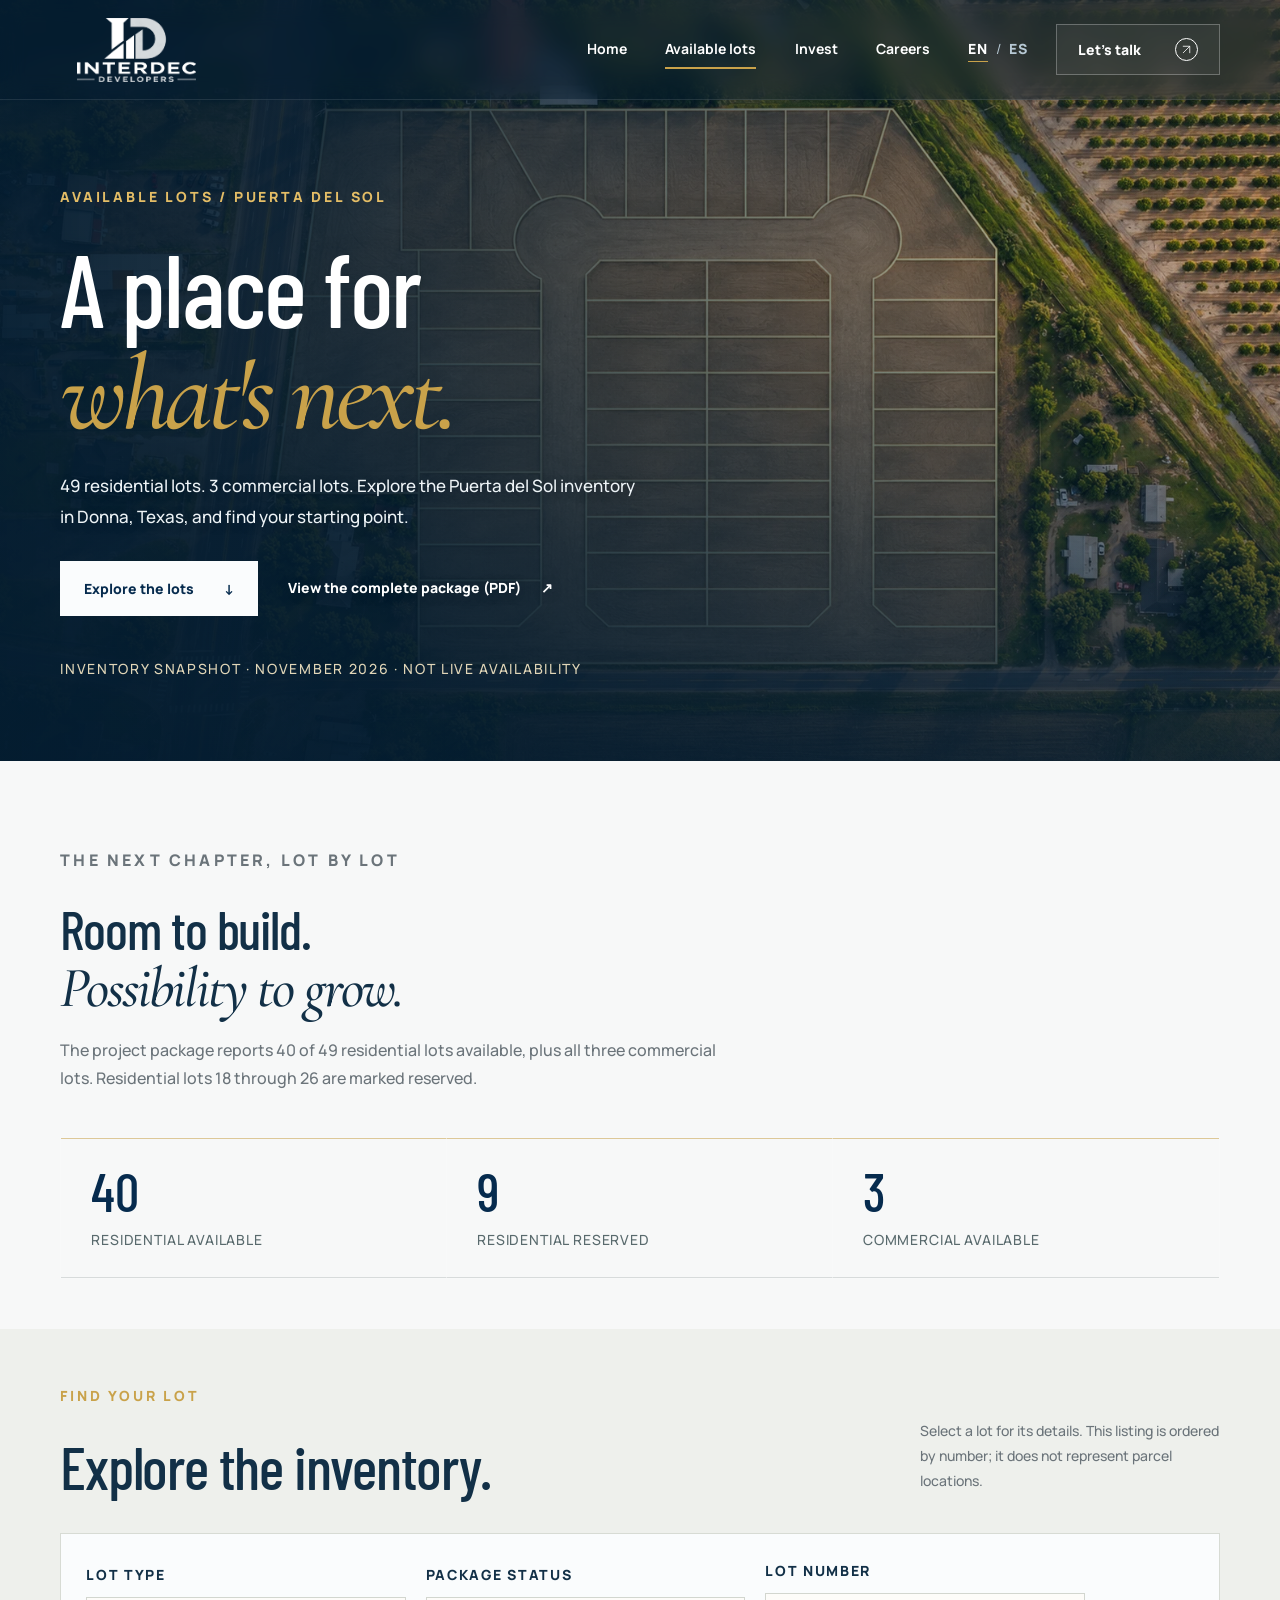
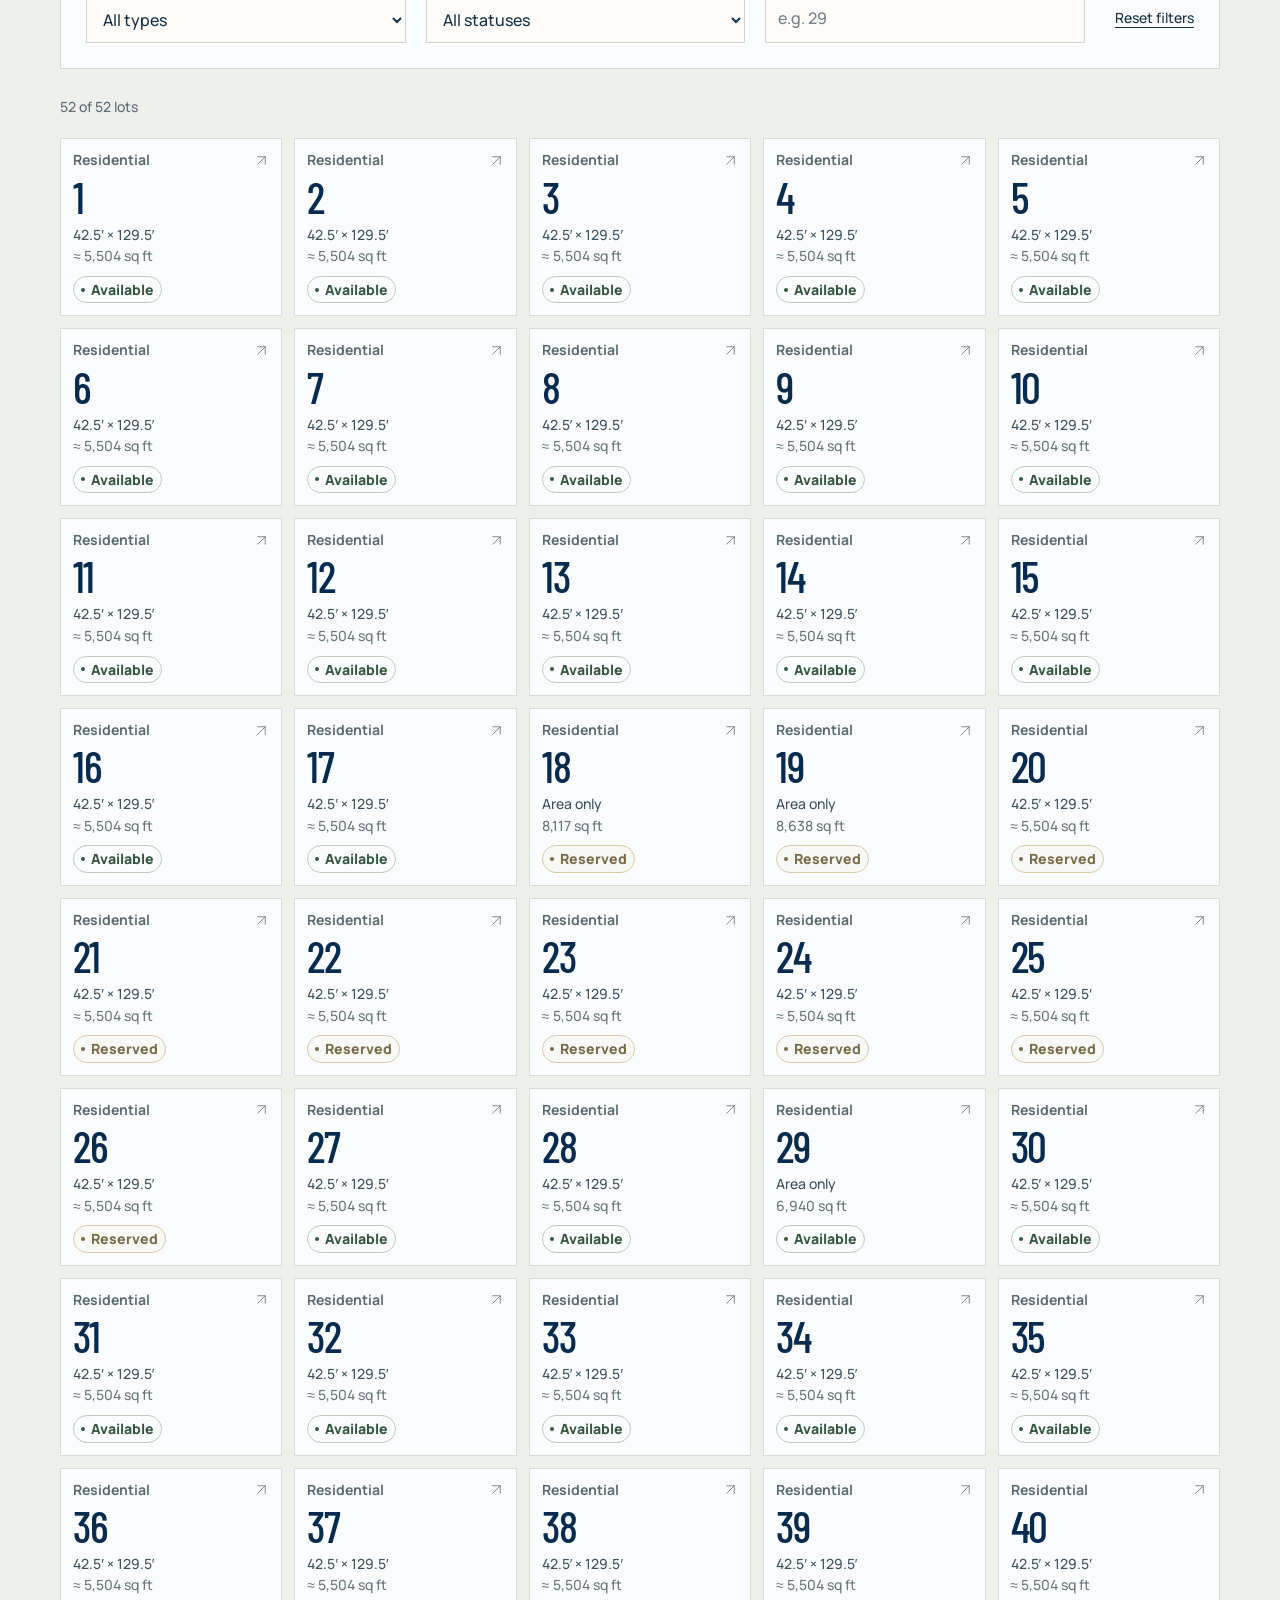
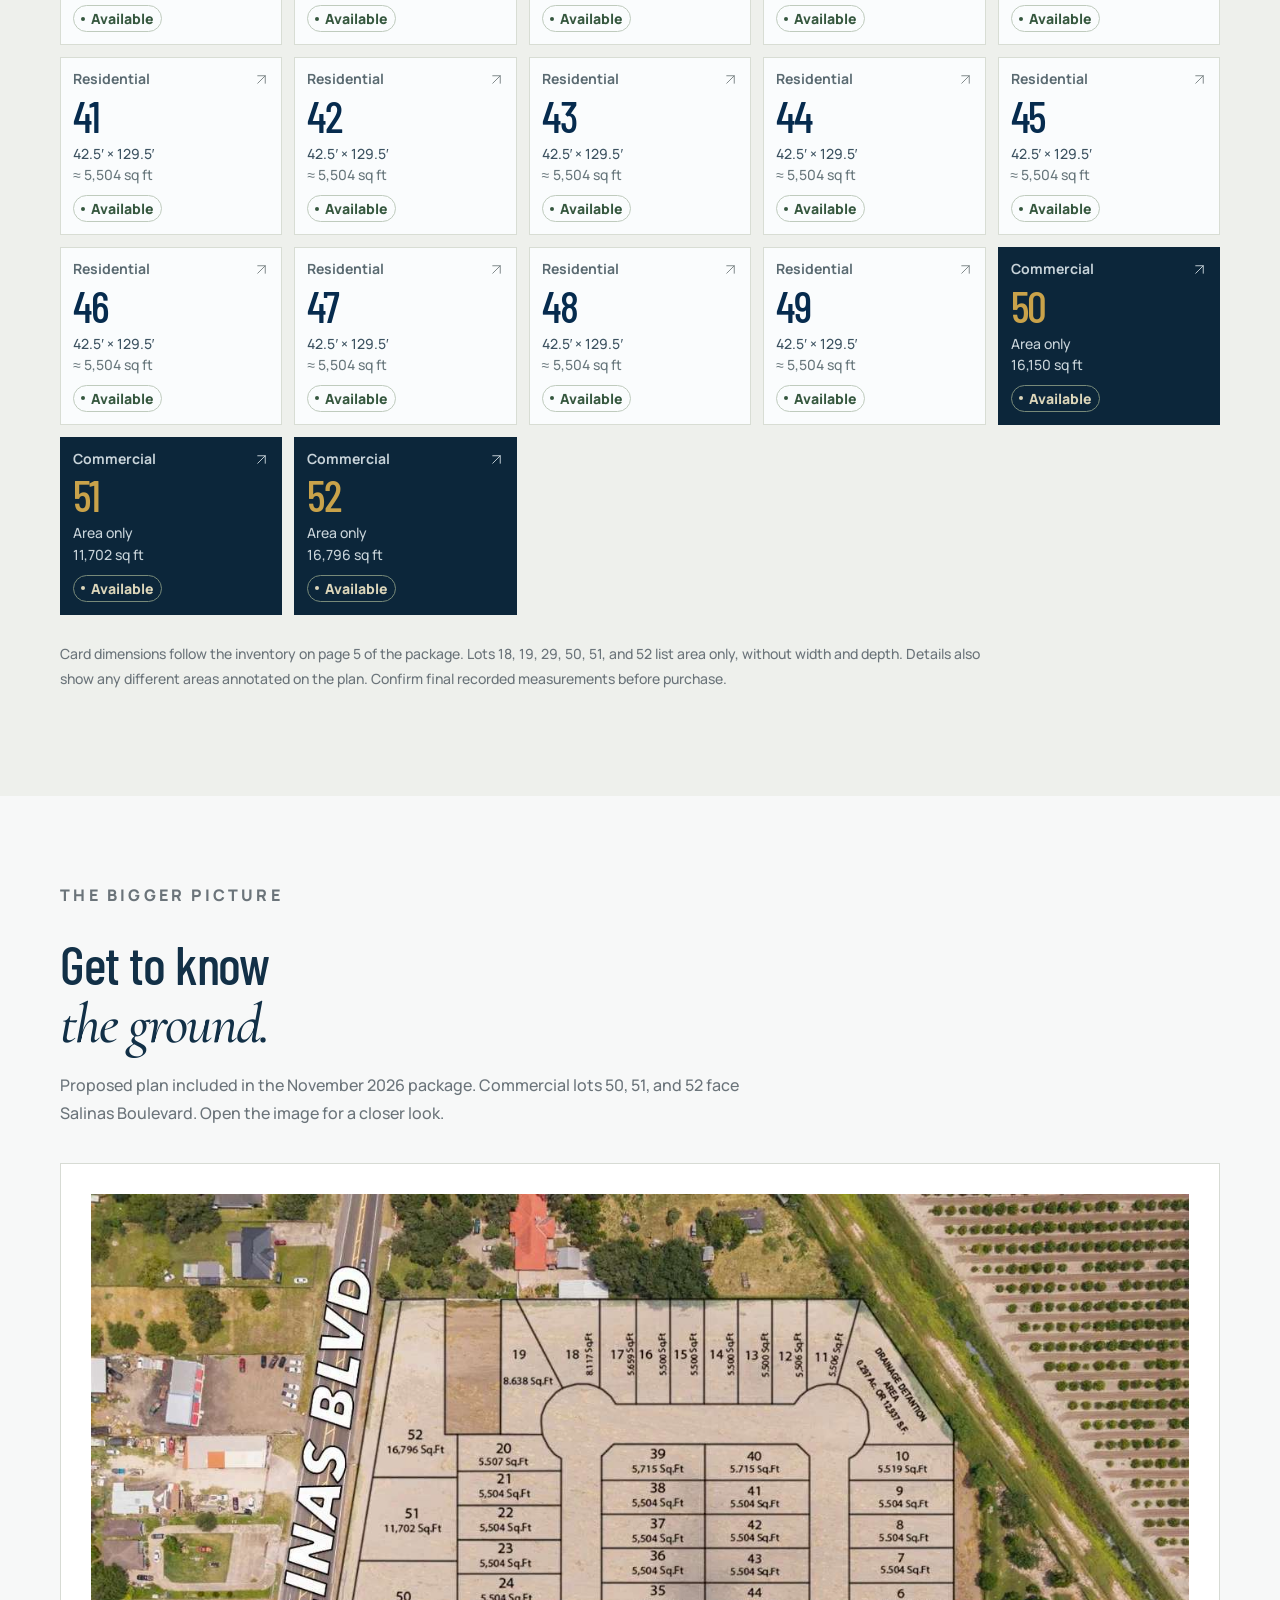
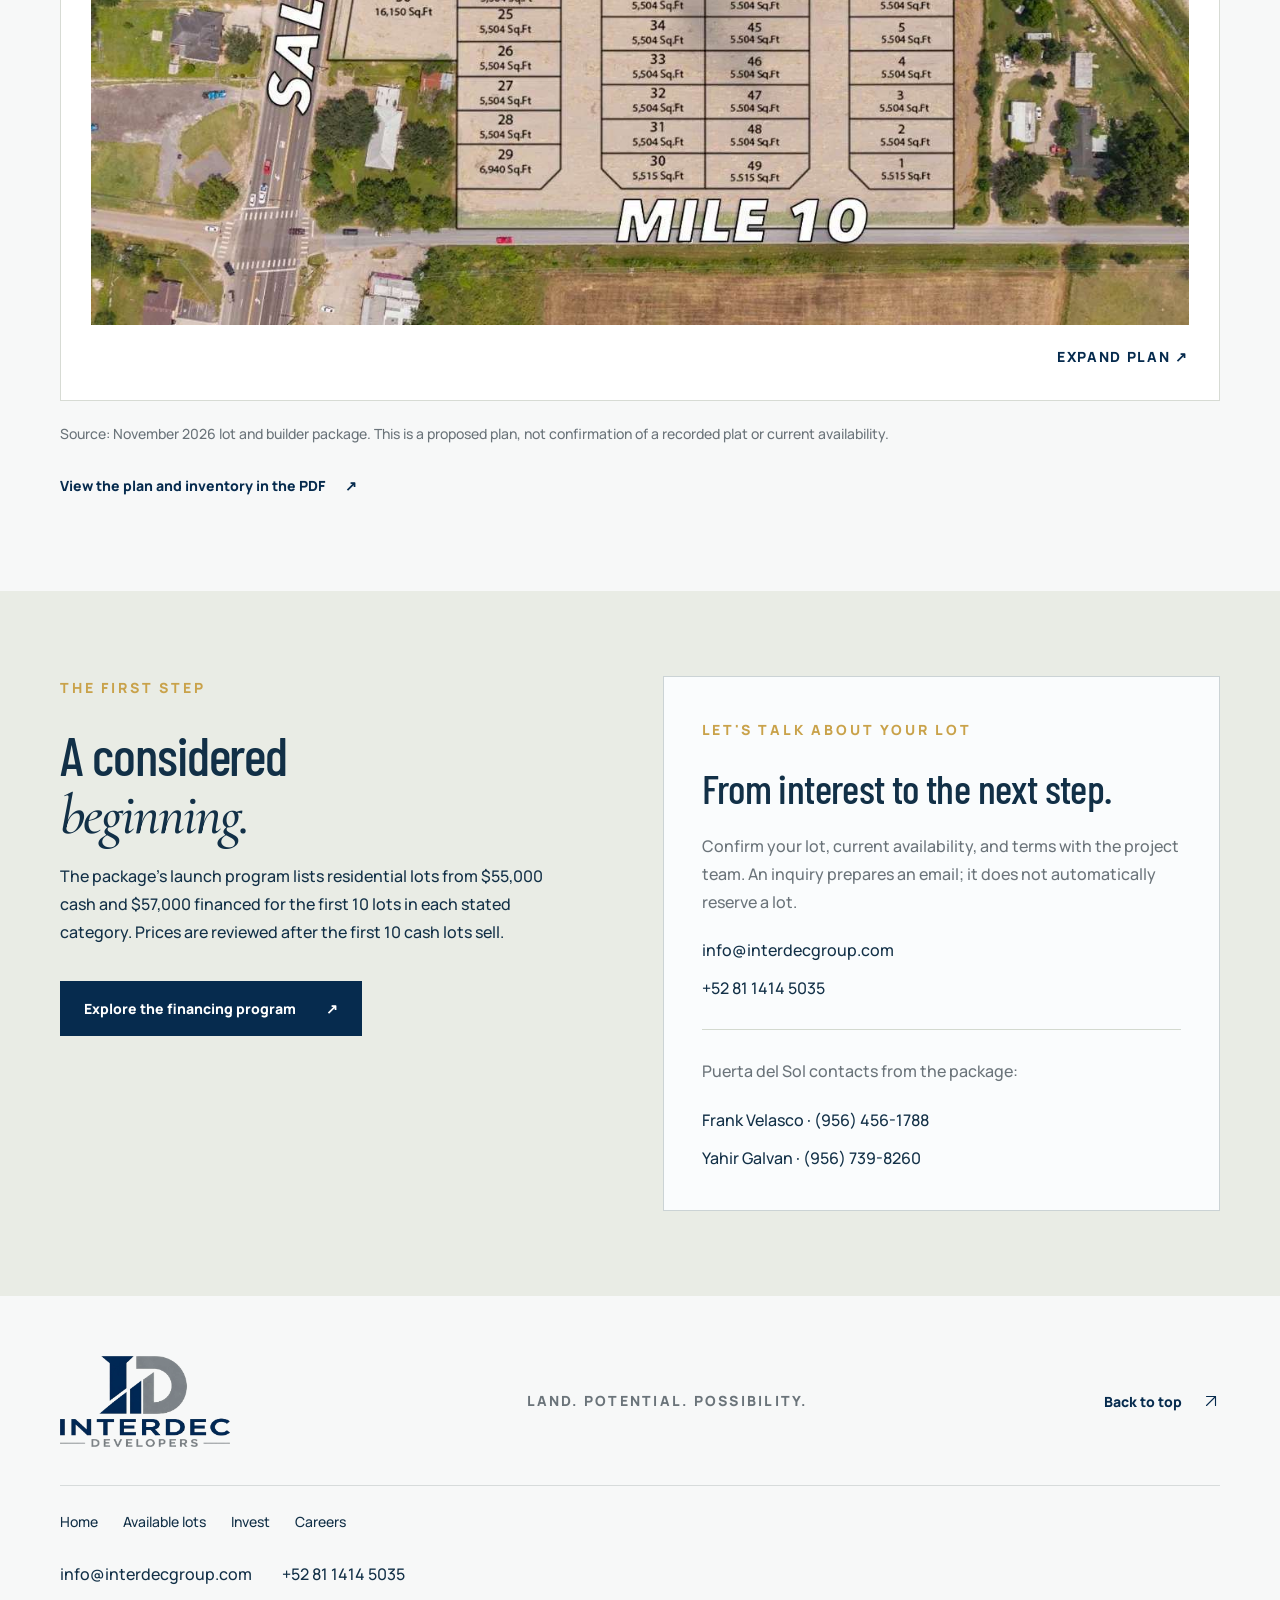
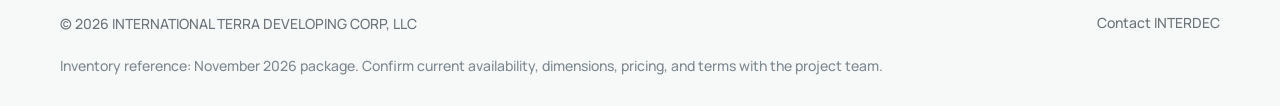
==== commit 91a6a7bf: "Add project PDF downloads and complete compact lot details" ====
--- a/available-lots.html
+++ b/available-lots.html
@@ -1,6 +1,7 @@
 <!doctype html>
 <html lang="en"><head><meta charset="utf-8"><meta name="viewport" content="width=device-width, initial-scale=1"><meta name="theme-color" content="#0c1b29"><title>Available Lots | Puerta del Sol — INTERDEC</title><meta name="description" content="Explore the Puerta del Sol lot inventory in Donna, Texas: 49 residential and 3 commercial lots, with availability from the November 2026 package."><link rel="icon" href="assets/favicon.svg" type="image/svg+xml"><link rel="preload" href="assets/images/lots-hero-cinematic.webp" as="image" fetchpriority="high"><link rel="stylesheet" href="styles.css"><link rel="stylesheet" href="design.css"><link rel="stylesheet" href="pages.css"><link rel="stylesheet" href="lots.css"><script src="content.js" defer></script><script src="pages.js" defer></script><script src="lots.js" defer></script></head>
 <body class="subpage lots-page" id="top"><a class="skip-link" href="#main" data-es="Ir al contenido">Skip to content</a><header class="site-header" id="site-header"><a class="brand" href="index.html" aria-label="INTERDEC Developers — home"><img src="assets/images/package/interdec-white-logo.png" width="1103" height="594" alt="INTERDEC Developers"></a><nav class="desktop-nav" aria-label="Main navigation"><a href="index.html" data-es="Inicio">Home</a><a href="available-lots.html" aria-current="page" data-es="Lotes disponibles">Available lots</a><a href="invest.html" data-es="Invertir">Invest</a><a href="careers.html" data-es="Empleos">Careers</a></nav><div class="header-actions"><button class="language-toggle" type="button" aria-label="Switch to Spanish"><span class="language-en active">EN</span><span class="language-divider">/</span><span class="language-es">ES</span></button><a class="button button-navy header-cta" href="index.html#contact"><span data-es="Hablemos">Let's talk</span><svg class="icon" viewBox="0 0 24 24" aria-hidden="true"><path d="M6 18 18 6M6 6h12v12"/></svg></a><button class="menu-toggle" type="button" aria-expanded="false" aria-controls="mobile-nav" aria-label="Open navigation"><span></span><span></span></button></div></header><nav class="mobile-nav" id="mobile-nav" aria-label="Mobile navigation" hidden>
+    <a href="index.html"><span data-es="Inicio">Home</span></a>
     <a href="index.html#projects"><span data-es="Proyectos">Projects</span></a>
     <a href="index.html#approach"><span data-es="Nuestro proceso">Our approach</span></a>
     <a href="index.html#company"><span data-es="Nosotros">The company</span></a>
@@ -11,61 +12,61 @@
     <span class="eyebrow">LAND. POTENTIAL. POSSIBILITY.</span>
   </nav><main id="main" class="page-main">
 <section class="page-hero lots-hero"><div class="page-hero-inner"><p class="page-kicker" data-es="LOTES DISPONIBLES / PUERTA DEL SOL">AVAILABLE LOTS / PUERTA DEL SOL</p><h1 class="page-title"><span data-es="Un lugar para">A place for</span><br><em data-es="lo que viene.">what's next.</em></h1><p class="page-lead" data-es="49 lotes residenciales. 3 lotes comerciales. Explora el inventario de Puerta del Sol en Donna, Texas, y encuentra por dónde empezar.">49 residential lots. 3 commercial lots. Explore the Puerta del Sol inventory in Donna, Texas, and find your starting point.</p><div class="page-actions"><a class="button button-white" href="#inventory"><span data-es="Explorar los lotes">Explore the lots</span><span aria-hidden="true">↓</span></a><a class="text-link light" href="assets/documents/puerta-del-sol-lot-package-nov-2026.pdf" target="_blank" rel="noopener"><span data-es="Ver el paquete completo (PDF)">View the complete package (PDF)</span><span aria-hidden="true">↗</span></a></div><p class="lots-snapshot" data-es="INVENTARIO DE REFERENCIA · NOVIEMBRE DE 2026 · NO ES DISPONIBILIDAD EN TIEMPO REAL">INVENTORY SNAPSHOT · NOVEMBER 2026 · NOT LIVE AVAILABILITY</p></div><div class="lots-hero-art" aria-hidden="true"><span>49</span><span>+ 03</span></div></section>
-<section class="page-section lots-overview" aria-labelledby="lots-overview-title"><div class="page-section-heading"><p class="page-kicker" data-es="EL SIGUIENTE CAPÍTULO, LOTE POR LOTE">THE NEXT CHAPTER, LOT BY LOT</p><h2 id="lots-overview-title" class="display-title"><span data-es="Espacio para construir.">Room to build.</span><br><em data-es="Posibilidad para crecer.">Possibility to grow.</em></h2><p data-es="El paquete del proyecto reporta 40 de 49 lotes residenciales disponibles y los tres lotes comerciales disponibles. Los lotes residenciales 18 al 26 aparecen apartados.">The project package reports 40 of 49 residential lots available, plus all three commercial lots. Residential lots 18 through 26 are marked reserved.</p></div><div class="stat-grid lots-stats"><div class="stat-card"><span class="stat-value">40</span><span class="stat-label" data-es="RESIDENCIALES DISPONIBLES">RESIDENTIAL AVAILABLE</span></div><div class="stat-card"><span class="stat-value">09</span><span class="stat-label" data-es="RESIDENCIALES APARTADOS">RESIDENTIAL RESERVED</span></div><div class="stat-card"><span class="stat-value">03</span><span class="stat-label" data-es="COMERCIALES DISPONIBLES">COMMERCIAL AVAILABLE</span></div></div></section>
-<section class="page-section lots-browser" id="inventory" aria-labelledby="inventory-title"><div class="lots-browser-heading"><div><p class="page-kicker" data-es="ENCUENTRA TU LOTE">FIND YOUR LOT</p><h2 class="display-title" id="inventory-title" data-es="Explora el inventario.">Explore the inventory.</h2></div><p class="source-note" data-es="Selecciona un lote para ver sus detalles. El listado está ordenado por número; no representa la ubicación física de los lotes.">Select a lot for its details. This listing is ordered by number; it does not represent parcel locations.</p></div><form class="lots-filters" id="lot-filters" aria-label="Filter lots"><div><label for="lot-type" data-es="TIPO DE LOTE">LOT TYPE</label><select id="lot-type"><option value="all" data-es="Todos los tipos">All types</option><option value="residential" data-es="Residencial">Residential</option><option value="commercial" data-es="Comercial">Commercial</option></select></div><div><label for="lot-status" data-es="ESTATUS EN EL PAQUETE">PACKAGE STATUS</label><select id="lot-status"><option value="available" data-es="Disponible">Available</option><option value="reserved" data-es="Apartado">Reserved</option><option value="all" data-es="Todos los estatus">All statuses</option></select></div><div><label for="lot-search" data-es="NÚMERO DE LOTE">LOT NUMBER</label><input id="lot-search" type="search" inputmode="numeric" autocomplete="off" placeholder="e.g. 29" data-placeholder-es="p. ej. 29"></div><button type="reset" id="lot-reset" class="lots-reset" data-es="Restablecer filtros">Reset filters</button></form><p id="lot-results" class="lots-results" role="status" aria-live="polite" data-es="43 lotes de 52">43 of 52 lots</p><ol class="lots-grid" id="lots-grid"><li class="lots-item"><button class="lot-card" type="button" data-lot="1" data-kind="residential" data-status="available" data-area="5504" data-plan-area="5515" aria-haspopup="dialog" aria-label="Lot 1, residential, available"><span class="lot-card-top"><span class="lot-card-kind" data-es="Residencial">Residential</span><svg class="icon lot-card-arrow" viewBox="0 0 24 24" aria-hidden="true"><path d="M6 18 18 6M6 6h12v12"/></svg></span><strong>1</strong><span class="lot-card-area">≈ 5,504 <span data-es="pies²">sq ft</span></span><span class="lot-status available" data-es="Disponible">Available</span></button></li>
-<li class="lots-item"><button class="lot-card" type="button" data-lot="2" data-kind="residential" data-status="available" data-area="5504" data-plan-area="" aria-haspopup="dialog" aria-label="Lot 2, residential, available"><span class="lot-card-top"><span class="lot-card-kind" data-es="Residencial">Residential</span><svg class="icon lot-card-arrow" viewBox="0 0 24 24" aria-hidden="true"><path d="M6 18 18 6M6 6h12v12"/></svg></span><strong>2</strong><span class="lot-card-area">≈ 5,504 <span data-es="pies²">sq ft</span></span><span class="lot-status available" data-es="Disponible">Available</span></button></li>
-<li class="lots-item"><button class="lot-card" type="button" data-lot="3" data-kind="residential" data-status="available" data-area="5504" data-plan-area="" aria-haspopup="dialog" aria-label="Lot 3, residential, available"><span class="lot-card-top"><span class="lot-card-kind" data-es="Residencial">Residential</span><svg class="icon lot-card-arrow" viewBox="0 0 24 24" aria-hidden="true"><path d="M6 18 18 6M6 6h12v12"/></svg></span><strong>3</strong><span class="lot-card-area">≈ 5,504 <span data-es="pies²">sq ft</span></span><span class="lot-status available" data-es="Disponible">Available</span></button></li>
-<li class="lots-item"><button class="lot-card" type="button" data-lot="4" data-kind="residential" data-status="available" data-area="5504" data-plan-area="" aria-haspopup="dialog" aria-label="Lot 4, residential, available"><span class="lot-card-top"><span class="lot-card-kind" data-es="Residencial">Residential</span><svg class="icon lot-card-arrow" viewBox="0 0 24 24" aria-hidden="true"><path d="M6 18 18 6M6 6h12v12"/></svg></span><strong>4</strong><span class="lot-card-area">≈ 5,504 <span data-es="pies²">sq ft</span></span><span class="lot-status available" data-es="Disponible">Available</span></button></li>
-<li class="lots-item"><button class="lot-card" type="button" data-lot="5" data-kind="residential" data-status="available" data-area="5504" data-plan-area="" aria-haspopup="dialog" aria-label="Lot 5, residential, available"><span class="lot-card-top"><span class="lot-card-kind" data-es="Residencial">Residential</span><svg class="icon lot-card-arrow" viewBox="0 0 24 24" aria-hidden="true"><path d="M6 18 18 6M6 6h12v12"/></svg></span><strong>5</strong><span class="lot-card-area">≈ 5,504 <span data-es="pies²">sq ft</span></span><span class="lot-status available" data-es="Disponible">Available</span></button></li>
-<li class="lots-item"><button class="lot-card" type="button" data-lot="6" data-kind="residential" data-status="available" data-area="5504" data-plan-area="" aria-haspopup="dialog" aria-label="Lot 6, residential, available"><span class="lot-card-top"><span class="lot-card-kind" data-es="Residencial">Residential</span><svg class="icon lot-card-arrow" viewBox="0 0 24 24" aria-hidden="true"><path d="M6 18 18 6M6 6h12v12"/></svg></span><strong>6</strong><span class="lot-card-area">≈ 5,504 <span data-es="pies²">sq ft</span></span><span class="lot-status available" data-es="Disponible">Available</span></button></li>
-<li class="lots-item"><button class="lot-card" type="button" data-lot="7" data-kind="residential" data-status="available" data-area="5504" data-plan-area="" aria-haspopup="dialog" aria-label="Lot 7, residential, available"><span class="lot-card-top"><span class="lot-card-kind" data-es="Residencial">Residential</span><svg class="icon lot-card-arrow" viewBox="0 0 24 24" aria-hidden="true"><path d="M6 18 18 6M6 6h12v12"/></svg></span><strong>7</strong><span class="lot-card-area">≈ 5,504 <span data-es="pies²">sq ft</span></span><span class="lot-status available" data-es="Disponible">Available</span></button></li>
-<li class="lots-item"><button class="lot-card" type="button" data-lot="8" data-kind="residential" data-status="available" data-area="5504" data-plan-area="" aria-haspopup="dialog" aria-label="Lot 8, residential, available"><span class="lot-card-top"><span class="lot-card-kind" data-es="Residencial">Residential</span><svg class="icon lot-card-arrow" viewBox="0 0 24 24" aria-hidden="true"><path d="M6 18 18 6M6 6h12v12"/></svg></span><strong>8</strong><span class="lot-card-area">≈ 5,504 <span data-es="pies²">sq ft</span></span><span class="lot-status available" data-es="Disponible">Available</span></button></li>
-<li class="lots-item"><button class="lot-card" type="button" data-lot="9" data-kind="residential" data-status="available" data-area="5504" data-plan-area="" aria-haspopup="dialog" aria-label="Lot 9, residential, available"><span class="lot-card-top"><span class="lot-card-kind" data-es="Residencial">Residential</span><svg class="icon lot-card-arrow" viewBox="0 0 24 24" aria-hidden="true"><path d="M6 18 18 6M6 6h12v12"/></svg></span><strong>9</strong><span class="lot-card-area">≈ 5,504 <span data-es="pies²">sq ft</span></span><span class="lot-status available" data-es="Disponible">Available</span></button></li>
-<li class="lots-item"><button class="lot-card" type="button" data-lot="10" data-kind="residential" data-status="available" data-area="5504" data-plan-area="5519" aria-haspopup="dialog" aria-label="Lot 10, residential, available"><span class="lot-card-top"><span class="lot-card-kind" data-es="Residencial">Residential</span><svg class="icon lot-card-arrow" viewBox="0 0 24 24" aria-hidden="true"><path d="M6 18 18 6M6 6h12v12"/></svg></span><strong>10</strong><span class="lot-card-area">≈ 5,504 <span data-es="pies²">sq ft</span></span><span class="lot-status available" data-es="Disponible">Available</span></button></li>
-<li class="lots-item"><button class="lot-card" type="button" data-lot="11" data-kind="residential" data-status="available" data-area="5504" data-plan-area="5500" aria-haspopup="dialog" aria-label="Lot 11, residential, available"><span class="lot-card-top"><span class="lot-card-kind" data-es="Residencial">Residential</span><svg class="icon lot-card-arrow" viewBox="0 0 24 24" aria-hidden="true"><path d="M6 18 18 6M6 6h12v12"/></svg></span><strong>11</strong><span class="lot-card-area">≈ 5,504 <span data-es="pies²">sq ft</span></span><span class="lot-status available" data-es="Disponible">Available</span></button></li>
-<li class="lots-item"><button class="lot-card" type="button" data-lot="12" data-kind="residential" data-status="available" data-area="5504" data-plan-area="5500" aria-haspopup="dialog" aria-label="Lot 12, residential, available"><span class="lot-card-top"><span class="lot-card-kind" data-es="Residencial">Residential</span><svg class="icon lot-card-arrow" viewBox="0 0 24 24" aria-hidden="true"><path d="M6 18 18 6M6 6h12v12"/></svg></span><strong>12</strong><span class="lot-card-area">≈ 5,504 <span data-es="pies²">sq ft</span></span><span class="lot-status available" data-es="Disponible">Available</span></button></li>
-<li class="lots-item"><button class="lot-card" type="button" data-lot="13" data-kind="residential" data-status="available" data-area="5504" data-plan-area="5500" aria-haspopup="dialog" aria-label="Lot 13, residential, available"><span class="lot-card-top"><span class="lot-card-kind" data-es="Residencial">Residential</span><svg class="icon lot-card-arrow" viewBox="0 0 24 24" aria-hidden="true"><path d="M6 18 18 6M6 6h12v12"/></svg></span><strong>13</strong><span class="lot-card-area">≈ 5,504 <span data-es="pies²">sq ft</span></span><span class="lot-status available" data-es="Disponible">Available</span></button></li>
-<li class="lots-item"><button class="lot-card" type="button" data-lot="14" data-kind="residential" data-status="available" data-area="5504" data-plan-area="5500" aria-haspopup="dialog" aria-label="Lot 14, residential, available"><span class="lot-card-top"><span class="lot-card-kind" data-es="Residencial">Residential</span><svg class="icon lot-card-arrow" viewBox="0 0 24 24" aria-hidden="true"><path d="M6 18 18 6M6 6h12v12"/></svg></span><strong>14</strong><span class="lot-card-area">≈ 5,504 <span data-es="pies²">sq ft</span></span><span class="lot-status available" data-es="Disponible">Available</span></button></li>
-<li class="lots-item"><button class="lot-card" type="button" data-lot="15" data-kind="residential" data-status="available" data-area="5504" data-plan-area="5500" aria-haspopup="dialog" aria-label="Lot 15, residential, available"><span class="lot-card-top"><span class="lot-card-kind" data-es="Residencial">Residential</span><svg class="icon lot-card-arrow" viewBox="0 0 24 24" aria-hidden="true"><path d="M6 18 18 6M6 6h12v12"/></svg></span><strong>15</strong><span class="lot-card-area">≈ 5,504 <span data-es="pies²">sq ft</span></span><span class="lot-status available" data-es="Disponible">Available</span></button></li>
-<li class="lots-item"><button class="lot-card" type="button" data-lot="16" data-kind="residential" data-status="available" data-area="5504" data-plan-area="5500" aria-haspopup="dialog" aria-label="Lot 16, residential, available"><span class="lot-card-top"><span class="lot-card-kind" data-es="Residencial">Residential</span><svg class="icon lot-card-arrow" viewBox="0 0 24 24" aria-hidden="true"><path d="M6 18 18 6M6 6h12v12"/></svg></span><strong>16</strong><span class="lot-card-area">≈ 5,504 <span data-es="pies²">sq ft</span></span><span class="lot-status available" data-es="Disponible">Available</span></button></li>
-<li class="lots-item"><button class="lot-card" type="button" data-lot="17" data-kind="residential" data-status="available" data-area="5504" data-plan-area="5693" aria-haspopup="dialog" aria-label="Lot 17, residential, available"><span class="lot-card-top"><span class="lot-card-kind" data-es="Residencial">Residential</span><svg class="icon lot-card-arrow" viewBox="0 0 24 24" aria-hidden="true"><path d="M6 18 18 6M6 6h12v12"/></svg></span><strong>17</strong><span class="lot-card-area">≈ 5,504 <span data-es="pies²">sq ft</span></span><span class="lot-status available" data-es="Disponible">Available</span></button></li>
-<li class="lots-item" hidden><button class="lot-card" type="button" data-lot="18" data-kind="residential" data-status="reserved" data-area="8117" data-plan-area="8117" aria-haspopup="dialog" aria-label="Lot 18, residential, reserved"><span class="lot-card-top"><span class="lot-card-kind" data-es="Residencial">Residential</span><svg class="icon lot-card-arrow" viewBox="0 0 24 24" aria-hidden="true"><path d="M6 18 18 6M6 6h12v12"/></svg></span><strong>18</strong><span class="lot-card-area">8,117 <span data-es="pies²">sq ft</span></span><span class="lot-status reserved" data-es="Apartado">Reserved</span></button></li>
-<li class="lots-item" hidden><button class="lot-card" type="button" data-lot="19" data-kind="residential" data-status="reserved" data-area="8638" data-plan-area="8638" aria-haspopup="dialog" aria-label="Lot 19, residential, reserved"><span class="lot-card-top"><span class="lot-card-kind" data-es="Residencial">Residential</span><svg class="icon lot-card-arrow" viewBox="0 0 24 24" aria-hidden="true"><path d="M6 18 18 6M6 6h12v12"/></svg></span><strong>19</strong><span class="lot-card-area">8,638 <span data-es="pies²">sq ft</span></span><span class="lot-status reserved" data-es="Apartado">Reserved</span></button></li>
-<li class="lots-item" hidden><button class="lot-card" type="button" data-lot="20" data-kind="residential" data-status="reserved" data-area="5504" data-plan-area="5507" aria-haspopup="dialog" aria-label="Lot 20, residential, reserved"><span class="lot-card-top"><span class="lot-card-kind" data-es="Residencial">Residential</span><svg class="icon lot-card-arrow" viewBox="0 0 24 24" aria-hidden="true"><path d="M6 18 18 6M6 6h12v12"/></svg></span><strong>20</strong><span class="lot-card-area">≈ 5,504 <span data-es="pies²">sq ft</span></span><span class="lot-status reserved" data-es="Apartado">Reserved</span></button></li>
-<li class="lots-item" hidden><button class="lot-card" type="button" data-lot="21" data-kind="residential" data-status="reserved" data-area="5504" data-plan-area="" aria-haspopup="dialog" aria-label="Lot 21, residential, reserved"><span class="lot-card-top"><span class="lot-card-kind" data-es="Residencial">Residential</span><svg class="icon lot-card-arrow" viewBox="0 0 24 24" aria-hidden="true"><path d="M6 18 18 6M6 6h12v12"/></svg></span><strong>21</strong><span class="lot-card-area">≈ 5,504 <span data-es="pies²">sq ft</span></span><span class="lot-status reserved" data-es="Apartado">Reserved</span></button></li>
-<li class="lots-item" hidden><button class="lot-card" type="button" data-lot="22" data-kind="residential" data-status="reserved" data-area="5504" data-plan-area="" aria-haspopup="dialog" aria-label="Lot 22, residential, reserved"><span class="lot-card-top"><span class="lot-card-kind" data-es="Residencial">Residential</span><svg class="icon lot-card-arrow" viewBox="0 0 24 24" aria-hidden="true"><path d="M6 18 18 6M6 6h12v12"/></svg></span><strong>22</strong><span class="lot-card-area">≈ 5,504 <span data-es="pies²">sq ft</span></span><span class="lot-status reserved" data-es="Apartado">Reserved</span></button></li>
-<li class="lots-item" hidden><button class="lot-card" type="button" data-lot="23" data-kind="residential" data-status="reserved" data-area="5504" data-plan-area="" aria-haspopup="dialog" aria-label="Lot 23, residential, reserved"><span class="lot-card-top"><span class="lot-card-kind" data-es="Residencial">Residential</span><svg class="icon lot-card-arrow" viewBox="0 0 24 24" aria-hidden="true"><path d="M6 18 18 6M6 6h12v12"/></svg></span><strong>23</strong><span class="lot-card-area">≈ 5,504 <span data-es="pies²">sq ft</span></span><span class="lot-status reserved" data-es="Apartado">Reserved</span></button></li>
-<li class="lots-item" hidden><button class="lot-card" type="button" data-lot="24" data-kind="residential" data-status="reserved" data-area="5504" data-plan-area="" aria-haspopup="dialog" aria-label="Lot 24, residential, reserved"><span class="lot-card-top"><span class="lot-card-kind" data-es="Residencial">Residential</span><svg class="icon lot-card-arrow" viewBox="0 0 24 24" aria-hidden="true"><path d="M6 18 18 6M6 6h12v12"/></svg></span><strong>24</strong><span class="lot-card-area">≈ 5,504 <span data-es="pies²">sq ft</span></span><span class="lot-status reserved" data-es="Apartado">Reserved</span></button></li>
-<li class="lots-item" hidden><button class="lot-card" type="button" data-lot="25" data-kind="residential" data-status="reserved" data-area="5504" data-plan-area="" aria-haspopup="dialog" aria-label="Lot 25, residential, reserved"><span class="lot-card-top"><span class="lot-card-kind" data-es="Residencial">Residential</span><svg class="icon lot-card-arrow" viewBox="0 0 24 24" aria-hidden="true"><path d="M6 18 18 6M6 6h12v12"/></svg></span><strong>25</strong><span class="lot-card-area">≈ 5,504 <span data-es="pies²">sq ft</span></span><span class="lot-status reserved" data-es="Apartado">Reserved</span></button></li>
-<li class="lots-item" hidden><button class="lot-card" type="button" data-lot="26" data-kind="residential" data-status="reserved" data-area="5504" data-plan-area="" aria-haspopup="dialog" aria-label="Lot 26, residential, reserved"><span class="lot-card-top"><span class="lot-card-kind" data-es="Residencial">Residential</span><svg class="icon lot-card-arrow" viewBox="0 0 24 24" aria-hidden="true"><path d="M6 18 18 6M6 6h12v12"/></svg></span><strong>26</strong><span class="lot-card-area">≈ 5,504 <span data-es="pies²">sq ft</span></span><span class="lot-status reserved" data-es="Apartado">Reserved</span></button></li>
-<li class="lots-item"><button class="lot-card" type="button" data-lot="27" data-kind="residential" data-status="available" data-area="5504" data-plan-area="" aria-haspopup="dialog" aria-label="Lot 27, residential, available"><span class="lot-card-top"><span class="lot-card-kind" data-es="Residencial">Residential</span><svg class="icon lot-card-arrow" viewBox="0 0 24 24" aria-hidden="true"><path d="M6 18 18 6M6 6h12v12"/></svg></span><strong>27</strong><span class="lot-card-area">≈ 5,504 <span data-es="pies²">sq ft</span></span><span class="lot-status available" data-es="Disponible">Available</span></button></li>
-<li class="lots-item"><button class="lot-card" type="button" data-lot="28" data-kind="residential" data-status="available" data-area="5504" data-plan-area="" aria-haspopup="dialog" aria-label="Lot 28, residential, available"><span class="lot-card-top"><span class="lot-card-kind" data-es="Residencial">Residential</span><svg class="icon lot-card-arrow" viewBox="0 0 24 24" aria-hidden="true"><path d="M6 18 18 6M6 6h12v12"/></svg></span><strong>28</strong><span class="lot-card-area">≈ 5,504 <span data-es="pies²">sq ft</span></span><span class="lot-status available" data-es="Disponible">Available</span></button></li>
-<li class="lots-item"><button class="lot-card" type="button" data-lot="29" data-kind="residential" data-status="available" data-area="6940" data-plan-area="6940" aria-haspopup="dialog" aria-label="Lot 29, residential, available"><span class="lot-card-top"><span class="lot-card-kind" data-es="Residencial">Residential</span><svg class="icon lot-card-arrow" viewBox="0 0 24 24" aria-hidden="true"><path d="M6 18 18 6M6 6h12v12"/></svg></span><strong>29</strong><span class="lot-card-area">6,940 <span data-es="pies²">sq ft</span></span><span class="lot-status available" data-es="Disponible">Available</span></button></li>
-<li class="lots-item"><button class="lot-card" type="button" data-lot="30" data-kind="residential" data-status="available" data-area="5504" data-plan-area="5515" aria-haspopup="dialog" aria-label="Lot 30, residential, available"><span class="lot-card-top"><span class="lot-card-kind" data-es="Residencial">Residential</span><svg class="icon lot-card-arrow" viewBox="0 0 24 24" aria-hidden="true"><path d="M6 18 18 6M6 6h12v12"/></svg></span><strong>30</strong><span class="lot-card-area">≈ 5,504 <span data-es="pies²">sq ft</span></span><span class="lot-status available" data-es="Disponible">Available</span></button></li>
-<li class="lots-item"><button class="lot-card" type="button" data-lot="31" data-kind="residential" data-status="available" data-area="5504" data-plan-area="" aria-haspopup="dialog" aria-label="Lot 31, residential, available"><span class="lot-card-top"><span class="lot-card-kind" data-es="Residencial">Residential</span><svg class="icon lot-card-arrow" viewBox="0 0 24 24" aria-hidden="true"><path d="M6 18 18 6M6 6h12v12"/></svg></span><strong>31</strong><span class="lot-card-area">≈ 5,504 <span data-es="pies²">sq ft</span></span><span class="lot-status available" data-es="Disponible">Available</span></button></li>
-<li class="lots-item"><button class="lot-card" type="button" data-lot="32" data-kind="residential" data-status="available" data-area="5504" data-plan-area="" aria-haspopup="dialog" aria-label="Lot 32, residential, available"><span class="lot-card-top"><span class="lot-card-kind" data-es="Residencial">Residential</span><svg class="icon lot-card-arrow" viewBox="0 0 24 24" aria-hidden="true"><path d="M6 18 18 6M6 6h12v12"/></svg></span><strong>32</strong><span class="lot-card-area">≈ 5,504 <span data-es="pies²">sq ft</span></span><span class="lot-status available" data-es="Disponible">Available</span></button></li>
-<li class="lots-item"><button class="lot-card" type="button" data-lot="33" data-kind="residential" data-status="available" data-area="5504" data-plan-area="" aria-haspopup="dialog" aria-label="Lot 33, residential, available"><span class="lot-card-top"><span class="lot-card-kind" data-es="Residencial">Residential</span><svg class="icon lot-card-arrow" viewBox="0 0 24 24" aria-hidden="true"><path d="M6 18 18 6M6 6h12v12"/></svg></span><strong>33</strong><span class="lot-card-area">≈ 5,504 <span data-es="pies²">sq ft</span></span><span class="lot-status available" data-es="Disponible">Available</span></button></li>
-<li class="lots-item"><button class="lot-card" type="button" data-lot="34" data-kind="residential" data-status="available" data-area="5504" data-plan-area="" aria-haspopup="dialog" aria-label="Lot 34, residential, available"><span class="lot-card-top"><span class="lot-card-kind" data-es="Residencial">Residential</span><svg class="icon lot-card-arrow" viewBox="0 0 24 24" aria-hidden="true"><path d="M6 18 18 6M6 6h12v12"/></svg></span><strong>34</strong><span class="lot-card-area">≈ 5,504 <span data-es="pies²">sq ft</span></span><span class="lot-status available" data-es="Disponible">Available</span></button></li>
-<li class="lots-item"><button class="lot-card" type="button" data-lot="35" data-kind="residential" data-status="available" data-area="5504" data-plan-area="" aria-haspopup="dialog" aria-label="Lot 35, residential, available"><span class="lot-card-top"><span class="lot-card-kind" data-es="Residencial">Residential</span><svg class="icon lot-card-arrow" viewBox="0 0 24 24" aria-hidden="true"><path d="M6 18 18 6M6 6h12v12"/></svg></span><strong>35</strong><span class="lot-card-area">≈ 5,504 <span data-es="pies²">sq ft</span></span><span class="lot-status available" data-es="Disponible">Available</span></button></li>
-<li class="lots-item"><button class="lot-card" type="button" data-lot="36" data-kind="residential" data-status="available" data-area="5504" data-plan-area="" aria-haspopup="dialog" aria-label="Lot 36, residential, available"><span class="lot-card-top"><span class="lot-card-kind" data-es="Residencial">Residential</span><svg class="icon lot-card-arrow" viewBox="0 0 24 24" aria-hidden="true"><path d="M6 18 18 6M6 6h12v12"/></svg></span><strong>36</strong><span class="lot-card-area">≈ 5,504 <span data-es="pies²">sq ft</span></span><span class="lot-status available" data-es="Disponible">Available</span></button></li>
-<li class="lots-item"><button class="lot-card" type="button" data-lot="37" data-kind="residential" data-status="available" data-area="5504" data-plan-area="" aria-haspopup="dialog" aria-label="Lot 37, residential, available"><span class="lot-card-top"><span class="lot-card-kind" data-es="Residencial">Residential</span><svg class="icon lot-card-arrow" viewBox="0 0 24 24" aria-hidden="true"><path d="M6 18 18 6M6 6h12v12"/></svg></span><strong>37</strong><span class="lot-card-area">≈ 5,504 <span data-es="pies²">sq ft</span></span><span class="lot-status available" data-es="Disponible">Available</span></button></li>
-<li class="lots-item"><button class="lot-card" type="button" data-lot="38" data-kind="residential" data-status="available" data-area="5504" data-plan-area="" aria-haspopup="dialog" aria-label="Lot 38, residential, available"><span class="lot-card-top"><span class="lot-card-kind" data-es="Residencial">Residential</span><svg class="icon lot-card-arrow" viewBox="0 0 24 24" aria-hidden="true"><path d="M6 18 18 6M6 6h12v12"/></svg></span><strong>38</strong><span class="lot-card-area">≈ 5,504 <span data-es="pies²">sq ft</span></span><span class="lot-status available" data-es="Disponible">Available</span></button></li>
-<li class="lots-item"><button class="lot-card" type="button" data-lot="39" data-kind="residential" data-status="available" data-area="5504" data-plan-area="5715" aria-haspopup="dialog" aria-label="Lot 39, residential, available"><span class="lot-card-top"><span class="lot-card-kind" data-es="Residencial">Residential</span><svg class="icon lot-card-arrow" viewBox="0 0 24 24" aria-hidden="true"><path d="M6 18 18 6M6 6h12v12"/></svg></span><strong>39</strong><span class="lot-card-area">≈ 5,504 <span data-es="pies²">sq ft</span></span><span class="lot-status available" data-es="Disponible">Available</span></button></li>
-<li class="lots-item"><button class="lot-card" type="button" data-lot="40" data-kind="residential" data-status="available" data-area="5504" data-plan-area="5715" aria-haspopup="dialog" aria-label="Lot 40, residential, available"><span class="lot-card-top"><span class="lot-card-kind" data-es="Residencial">Residential</span><svg class="icon lot-card-arrow" viewBox="0 0 24 24" aria-hidden="true"><path d="M6 18 18 6M6 6h12v12"/></svg></span><strong>40</strong><span class="lot-card-area">≈ 5,504 <span data-es="pies²">sq ft</span></span><span class="lot-status available" data-es="Disponible">Available</span></button></li>
-<li class="lots-item"><button class="lot-card" type="button" data-lot="41" data-kind="residential" data-status="available" data-area="5504" data-plan-area="" aria-haspopup="dialog" aria-label="Lot 41, residential, available"><span class="lot-card-top"><span class="lot-card-kind" data-es="Residencial">Residential</span><svg class="icon lot-card-arrow" viewBox="0 0 24 24" aria-hidden="true"><path d="M6 18 18 6M6 6h12v12"/></svg></span><strong>41</strong><span class="lot-card-area">≈ 5,504 <span data-es="pies²">sq ft</span></span><span class="lot-status available" data-es="Disponible">Available</span></button></li>
-<li class="lots-item"><button class="lot-card" type="button" data-lot="42" data-kind="residential" data-status="available" data-area="5504" data-plan-area="" aria-haspopup="dialog" aria-label="Lot 42, residential, available"><span class="lot-card-top"><span class="lot-card-kind" data-es="Residencial">Residential</span><svg class="icon lot-card-arrow" viewBox="0 0 24 24" aria-hidden="true"><path d="M6 18 18 6M6 6h12v12"/></svg></span><strong>42</strong><span class="lot-card-area">≈ 5,504 <span data-es="pies²">sq ft</span></span><span class="lot-status available" data-es="Disponible">Available</span></button></li>
-<li class="lots-item"><button class="lot-card" type="button" data-lot="43" data-kind="residential" data-status="available" data-area="5504" data-plan-area="" aria-haspopup="dialog" aria-label="Lot 43, residential, available"><span class="lot-card-top"><span class="lot-card-kind" data-es="Residencial">Residential</span><svg class="icon lot-card-arrow" viewBox="0 0 24 24" aria-hidden="true"><path d="M6 18 18 6M6 6h12v12"/></svg></span><strong>43</strong><span class="lot-card-area">≈ 5,504 <span data-es="pies²">sq ft</span></span><span class="lot-status available" data-es="Disponible">Available</span></button></li>
-<li class="lots-item"><button class="lot-card" type="button" data-lot="44" data-kind="residential" data-status="available" data-area="5504" data-plan-area="" aria-haspopup="dialog" aria-label="Lot 44, residential, available"><span class="lot-card-top"><span class="lot-card-kind" data-es="Residencial">Residential</span><svg class="icon lot-card-arrow" viewBox="0 0 24 24" aria-hidden="true"><path d="M6 18 18 6M6 6h12v12"/></svg></span><strong>44</strong><span class="lot-card-area">≈ 5,504 <span data-es="pies²">sq ft</span></span><span class="lot-status available" data-es="Disponible">Available</span></button></li>
-<li class="lots-item"><button class="lot-card" type="button" data-lot="45" data-kind="residential" data-status="available" data-area="5504" data-plan-area="" aria-haspopup="dialog" aria-label="Lot 45, residential, available"><span class="lot-card-top"><span class="lot-card-kind" data-es="Residencial">Residential</span><svg class="icon lot-card-arrow" viewBox="0 0 24 24" aria-hidden="true"><path d="M6 18 18 6M6 6h12v12"/></svg></span><strong>45</strong><span class="lot-card-area">≈ 5,504 <span data-es="pies²">sq ft</span></span><span class="lot-status available" data-es="Disponible">Available</span></button></li>
-<li class="lots-item"><button class="lot-card" type="button" data-lot="46" data-kind="residential" data-status="available" data-area="5504" data-plan-area="" aria-haspopup="dialog" aria-label="Lot 46, residential, available"><span class="lot-card-top"><span class="lot-card-kind" data-es="Residencial">Residential</span><svg class="icon lot-card-arrow" viewBox="0 0 24 24" aria-hidden="true"><path d="M6 18 18 6M6 6h12v12"/></svg></span><strong>46</strong><span class="lot-card-area">≈ 5,504 <span data-es="pies²">sq ft</span></span><span class="lot-status available" data-es="Disponible">Available</span></button></li>
-<li class="lots-item"><button class="lot-card" type="button" data-lot="47" data-kind="residential" data-status="available" data-area="5504" data-plan-area="" aria-haspopup="dialog" aria-label="Lot 47, residential, available"><span class="lot-card-top"><span class="lot-card-kind" data-es="Residencial">Residential</span><svg class="icon lot-card-arrow" viewBox="0 0 24 24" aria-hidden="true"><path d="M6 18 18 6M6 6h12v12"/></svg></span><strong>47</strong><span class="lot-card-area">≈ 5,504 <span data-es="pies²">sq ft</span></span><span class="lot-status available" data-es="Disponible">Available</span></button></li>
-<li class="lots-item"><button class="lot-card" type="button" data-lot="48" data-kind="residential" data-status="available" data-area="5504" data-plan-area="" aria-haspopup="dialog" aria-label="Lot 48, residential, available"><span class="lot-card-top"><span class="lot-card-kind" data-es="Residencial">Residential</span><svg class="icon lot-card-arrow" viewBox="0 0 24 24" aria-hidden="true"><path d="M6 18 18 6M6 6h12v12"/></svg></span><strong>48</strong><span class="lot-card-area">≈ 5,504 <span data-es="pies²">sq ft</span></span><span class="lot-status available" data-es="Disponible">Available</span></button></li>
-<li class="lots-item"><button class="lot-card" type="button" data-lot="49" data-kind="residential" data-status="available" data-area="5504" data-plan-area="5515" aria-haspopup="dialog" aria-label="Lot 49, residential, available"><span class="lot-card-top"><span class="lot-card-kind" data-es="Residencial">Residential</span><svg class="icon lot-card-arrow" viewBox="0 0 24 24" aria-hidden="true"><path d="M6 18 18 6M6 6h12v12"/></svg></span><strong>49</strong><span class="lot-card-area">≈ 5,504 <span data-es="pies²">sq ft</span></span><span class="lot-status available" data-es="Disponible">Available</span></button></li>
-<li class="lots-item"><button class="lot-card" type="button" data-lot="50" data-kind="commercial" data-status="available" data-area="16150" data-plan-area="" aria-haspopup="dialog" aria-label="Lot 50, commercial, available"><span class="lot-card-top"><span class="lot-card-kind" data-es="Comercial">Commercial</span><svg class="icon lot-card-arrow" viewBox="0 0 24 24" aria-hidden="true"><path d="M6 18 18 6M6 6h12v12"/></svg></span><strong>50</strong><span class="lot-card-area">16,150 <span data-es="pies²">sq ft</span></span><span class="lot-status available" data-es="Disponible">Available</span></button></li>
-<li class="lots-item"><button class="lot-card" type="button" data-lot="51" data-kind="commercial" data-status="available" data-area="11702" data-plan-area="" aria-haspopup="dialog" aria-label="Lot 51, commercial, available"><span class="lot-card-top"><span class="lot-card-kind" data-es="Comercial">Commercial</span><svg class="icon lot-card-arrow" viewBox="0 0 24 24" aria-hidden="true"><path d="M6 18 18 6M6 6h12v12"/></svg></span><strong>51</strong><span class="lot-card-area">11,702 <span data-es="pies²">sq ft</span></span><span class="lot-status available" data-es="Disponible">Available</span></button></li>
-<li class="lots-item"><button class="lot-card" type="button" data-lot="52" data-kind="commercial" data-status="available" data-area="16796" data-plan-area="" aria-haspopup="dialog" aria-label="Lot 52, commercial, available"><span class="lot-card-top"><span class="lot-card-kind" data-es="Comercial">Commercial</span><svg class="icon lot-card-arrow" viewBox="0 0 24 24" aria-hidden="true"><path d="M6 18 18 6M6 6h12v12"/></svg></span><strong>52</strong><span class="lot-card-area">16,796 <span data-es="pies²">sq ft</span></span><span class="lot-status available" data-es="Disponible">Available</span></button></li></ol><p class="lots-empty" id="lots-empty" hidden data-es="No hay lotes que coincidan. Prueba con otro número o restablece los filtros.">No matching lots. Try another number or reset the filters.</p><noscript><p class="source-note">Filters and lot details require JavaScript. The available lots are listed above; open the PDF for the full inventory and reserved lots.</p></noscript><p class="source-note" data-es="Superficie residencial típica del paquete: aproximadamente 5,504 pies² (42.5 × 129.5 pies). Los lotes 18, 19 y 29 tienen superficies distintas en la tabla. El plano muestra otras variaciones por lote; consulta los detalles y confirma medidas finales antes de comprar.">Typical package residential size: approximately 5,504 sq ft (42.5 × 129.5 ft). Lots 18, 19, and 29 have different areas in the table. The plan shows additional lot-specific variations; view details and confirm final dimensions before purchase.</p></section>
+<section class="page-section lots-overview" aria-labelledby="lots-overview-title"><div class="page-section-heading"><p class="page-kicker" data-es="EL SIGUIENTE CAPÍTULO, LOTE POR LOTE">THE NEXT CHAPTER, LOT BY LOT</p><h2 id="lots-overview-title" class="display-title"><span data-es="Espacio para construir.">Room to build.</span><br><em data-es="Posibilidad para crecer.">Possibility to grow.</em></h2><p data-es="El paquete del proyecto reporta 40 de 49 lotes residenciales disponibles y los tres lotes comerciales disponibles. Los lotes residenciales 18 al 26 aparecen apartados.">The project package reports 40 of 49 residential lots available, plus all three commercial lots. Residential lots 18 through 26 are marked reserved.</p></div><div class="stat-grid lots-stats"><div class="stat-card"><span class="stat-value">40</span><span class="stat-label" data-es="RESIDENCIALES DISPONIBLES">RESIDENTIAL AVAILABLE</span></div><div class="stat-card"><span class="stat-value">9</span><span class="stat-label" data-es="RESIDENCIALES APARTADOS">RESIDENTIAL RESERVED</span></div><div class="stat-card"><span class="stat-value">3</span><span class="stat-label" data-es="COMERCIALES DISPONIBLES">COMMERCIAL AVAILABLE</span></div></div></section>
+<section class="page-section lots-browser" id="inventory" aria-labelledby="inventory-title"><div class="lots-browser-heading"><div><p class="page-kicker" data-es="ENCUENTRA TU LOTE">FIND YOUR LOT</p><h2 class="display-title" id="inventory-title" data-es="Explora el inventario.">Explore the inventory.</h2></div><p class="source-note" data-es="Selecciona un lote para ver sus detalles. El listado está ordenado por número; no representa la ubicación física de los lotes.">Select a lot for its details. This listing is ordered by number; it does not represent parcel locations.</p></div><form class="lots-filters" id="lot-filters" aria-label="Filter lots"><div><label for="lot-type" data-es="TIPO DE LOTE">LOT TYPE</label><select id="lot-type"><option value="all" data-es="Todos los tipos">All types</option><option value="residential" data-es="Residencial">Residential</option><option value="commercial" data-es="Comercial">Commercial</option></select></div><div><label for="lot-status" data-es="ESTATUS EN EL PAQUETE">PACKAGE STATUS</label><select id="lot-status"><option value="all" data-es="Todos los estatus">All statuses</option><option value="available" data-es="Disponible">Available</option><option value="reserved" data-es="Apartado">Reserved</option></select></div><div><label for="lot-search" data-es="NÚMERO DE LOTE">LOT NUMBER</label><input id="lot-search" type="search" inputmode="numeric" autocomplete="off" placeholder="e.g. 29" data-placeholder-es="p. ej. 29"></div><button type="reset" id="lot-reset" class="lots-reset" data-es="Restablecer filtros">Reset filters</button></form><p id="lot-results" class="lots-results" role="status" aria-live="polite" data-es="52 lotes de 52">52 of 52 lots</p><ol class="lots-grid" id="lots-grid"><li class="lots-item"><button class="lot-card" type="button" data-lot="1" data-width="42.5" data-depth="129.5" data-kind="residential" data-status="available" data-area="5504" data-plan-area="5515" aria-haspopup="dialog" aria-label="Lot 1, residential, available"><span class="lot-card-top"><span class="lot-card-kind" data-es="Residencial">Residential</span><svg class="icon lot-card-arrow" viewBox="0 0 24 24" aria-hidden="true"><path d="M6 18 18 6M6 6h12v12"/></svg></span><strong>1</strong><span class="lot-card-dimensions" data-es="42.5 × 129.5 pies">42.5′ × 129.5′</span><span class="lot-card-area">≈ 5,504 <span data-es="pies²">sq ft</span></span><span class="lot-status available" data-es="Disponible">Available</span></button></li>
+<li class="lots-item"><button class="lot-card" type="button" data-lot="2" data-width="42.5" data-depth="129.5" data-kind="residential" data-status="available" data-area="5504" data-plan-area="" aria-haspopup="dialog" aria-label="Lot 2, residential, available"><span class="lot-card-top"><span class="lot-card-kind" data-es="Residencial">Residential</span><svg class="icon lot-card-arrow" viewBox="0 0 24 24" aria-hidden="true"><path d="M6 18 18 6M6 6h12v12"/></svg></span><strong>2</strong><span class="lot-card-dimensions" data-es="42.5 × 129.5 pies">42.5′ × 129.5′</span><span class="lot-card-area">≈ 5,504 <span data-es="pies²">sq ft</span></span><span class="lot-status available" data-es="Disponible">Available</span></button></li>
+<li class="lots-item"><button class="lot-card" type="button" data-lot="3" data-width="42.5" data-depth="129.5" data-kind="residential" data-status="available" data-area="5504" data-plan-area="" aria-haspopup="dialog" aria-label="Lot 3, residential, available"><span class="lot-card-top"><span class="lot-card-kind" data-es="Residencial">Residential</span><svg class="icon lot-card-arrow" viewBox="0 0 24 24" aria-hidden="true"><path d="M6 18 18 6M6 6h12v12"/></svg></span><strong>3</strong><span class="lot-card-dimensions" data-es="42.5 × 129.5 pies">42.5′ × 129.5′</span><span class="lot-card-area">≈ 5,504 <span data-es="pies²">sq ft</span></span><span class="lot-status available" data-es="Disponible">Available</span></button></li>
+<li class="lots-item"><button class="lot-card" type="button" data-lot="4" data-width="42.5" data-depth="129.5" data-kind="residential" data-status="available" data-area="5504" data-plan-area="" aria-haspopup="dialog" aria-label="Lot 4, residential, available"><span class="lot-card-top"><span class="lot-card-kind" data-es="Residencial">Residential</span><svg class="icon lot-card-arrow" viewBox="0 0 24 24" aria-hidden="true"><path d="M6 18 18 6M6 6h12v12"/></svg></span><strong>4</strong><span class="lot-card-dimensions" data-es="42.5 × 129.5 pies">42.5′ × 129.5′</span><span class="lot-card-area">≈ 5,504 <span data-es="pies²">sq ft</span></span><span class="lot-status available" data-es="Disponible">Available</span></button></li>
+<li class="lots-item"><button class="lot-card" type="button" data-lot="5" data-width="42.5" data-depth="129.5" data-kind="residential" data-status="available" data-area="5504" data-plan-area="" aria-haspopup="dialog" aria-label="Lot 5, residential, available"><span class="lot-card-top"><span class="lot-card-kind" data-es="Residencial">Residential</span><svg class="icon lot-card-arrow" viewBox="0 0 24 24" aria-hidden="true"><path d="M6 18 18 6M6 6h12v12"/></svg></span><strong>5</strong><span class="lot-card-dimensions" data-es="42.5 × 129.5 pies">42.5′ × 129.5′</span><span class="lot-card-area">≈ 5,504 <span data-es="pies²">sq ft</span></span><span class="lot-status available" data-es="Disponible">Available</span></button></li>
+<li class="lots-item"><button class="lot-card" type="button" data-lot="6" data-width="42.5" data-depth="129.5" data-kind="residential" data-status="available" data-area="5504" data-plan-area="" aria-haspopup="dialog" aria-label="Lot 6, residential, available"><span class="lot-card-top"><span class="lot-card-kind" data-es="Residencial">Residential</span><svg class="icon lot-card-arrow" viewBox="0 0 24 24" aria-hidden="true"><path d="M6 18 18 6M6 6h12v12"/></svg></span><strong>6</strong><span class="lot-card-dimensions" data-es="42.5 × 129.5 pies">42.5′ × 129.5′</span><span class="lot-card-area">≈ 5,504 <span data-es="pies²">sq ft</span></span><span class="lot-status available" data-es="Disponible">Available</span></button></li>
+<li class="lots-item"><button class="lot-card" type="button" data-lot="7" data-width="42.5" data-depth="129.5" data-kind="residential" data-status="available" data-area="5504" data-plan-area="" aria-haspopup="dialog" aria-label="Lot 7, residential, available"><span class="lot-card-top"><span class="lot-card-kind" data-es="Residencial">Residential</span><svg class="icon lot-card-arrow" viewBox="0 0 24 24" aria-hidden="true"><path d="M6 18 18 6M6 6h12v12"/></svg></span><strong>7</strong><span class="lot-card-dimensions" data-es="42.5 × 129.5 pies">42.5′ × 129.5′</span><span class="lot-card-area">≈ 5,504 <span data-es="pies²">sq ft</span></span><span class="lot-status available" data-es="Disponible">Available</span></button></li>
+<li class="lots-item"><button class="lot-card" type="button" data-lot="8" data-width="42.5" data-depth="129.5" data-kind="residential" data-status="available" data-area="5504" data-plan-area="" aria-haspopup="dialog" aria-label="Lot 8, residential, available"><span class="lot-card-top"><span class="lot-card-kind" data-es="Residencial">Residential</span><svg class="icon lot-card-arrow" viewBox="0 0 24 24" aria-hidden="true"><path d="M6 18 18 6M6 6h12v12"/></svg></span><strong>8</strong><span class="lot-card-dimensions" data-es="42.5 × 129.5 pies">42.5′ × 129.5′</span><span class="lot-card-area">≈ 5,504 <span data-es="pies²">sq ft</span></span><span class="lot-status available" data-es="Disponible">Available</span></button></li>
+<li class="lots-item"><button class="lot-card" type="button" data-lot="9" data-width="42.5" data-depth="129.5" data-kind="residential" data-status="available" data-area="5504" data-plan-area="" aria-haspopup="dialog" aria-label="Lot 9, residential, available"><span class="lot-card-top"><span class="lot-card-kind" data-es="Residencial">Residential</span><svg class="icon lot-card-arrow" viewBox="0 0 24 24" aria-hidden="true"><path d="M6 18 18 6M6 6h12v12"/></svg></span><strong>9</strong><span class="lot-card-dimensions" data-es="42.5 × 129.5 pies">42.5′ × 129.5′</span><span class="lot-card-area">≈ 5,504 <span data-es="pies²">sq ft</span></span><span class="lot-status available" data-es="Disponible">Available</span></button></li>
+<li class="lots-item"><button class="lot-card" type="button" data-lot="10" data-width="42.5" data-depth="129.5" data-kind="residential" data-status="available" data-area="5504" data-plan-area="5519" aria-haspopup="dialog" aria-label="Lot 10, residential, available"><span class="lot-card-top"><span class="lot-card-kind" data-es="Residencial">Residential</span><svg class="icon lot-card-arrow" viewBox="0 0 24 24" aria-hidden="true"><path d="M6 18 18 6M6 6h12v12"/></svg></span><strong>10</strong><span class="lot-card-dimensions" data-es="42.5 × 129.5 pies">42.5′ × 129.5′</span><span class="lot-card-area">≈ 5,504 <span data-es="pies²">sq ft</span></span><span class="lot-status available" data-es="Disponible">Available</span></button></li>
+<li class="lots-item"><button class="lot-card" type="button" data-lot="11" data-width="42.5" data-depth="129.5" data-kind="residential" data-status="available" data-area="5504" data-plan-area="5506" aria-haspopup="dialog" aria-label="Lot 11, residential, available"><span class="lot-card-top"><span class="lot-card-kind" data-es="Residencial">Residential</span><svg class="icon lot-card-arrow" viewBox="0 0 24 24" aria-hidden="true"><path d="M6 18 18 6M6 6h12v12"/></svg></span><strong>11</strong><span class="lot-card-dimensions" data-es="42.5 × 129.5 pies">42.5′ × 129.5′</span><span class="lot-card-area">≈ 5,504 <span data-es="pies²">sq ft</span></span><span class="lot-status available" data-es="Disponible">Available</span></button></li>
+<li class="lots-item"><button class="lot-card" type="button" data-lot="12" data-width="42.5" data-depth="129.5" data-kind="residential" data-status="available" data-area="5504" data-plan-area="5506" aria-haspopup="dialog" aria-label="Lot 12, residential, available"><span class="lot-card-top"><span class="lot-card-kind" data-es="Residencial">Residential</span><svg class="icon lot-card-arrow" viewBox="0 0 24 24" aria-hidden="true"><path d="M6 18 18 6M6 6h12v12"/></svg></span><strong>12</strong><span class="lot-card-dimensions" data-es="42.5 × 129.5 pies">42.5′ × 129.5′</span><span class="lot-card-area">≈ 5,504 <span data-es="pies²">sq ft</span></span><span class="lot-status available" data-es="Disponible">Available</span></button></li>
+<li class="lots-item"><button class="lot-card" type="button" data-lot="13" data-width="42.5" data-depth="129.5" data-kind="residential" data-status="available" data-area="5504" data-plan-area="5500" aria-haspopup="dialog" aria-label="Lot 13, residential, available"><span class="lot-card-top"><span class="lot-card-kind" data-es="Residencial">Residential</span><svg class="icon lot-card-arrow" viewBox="0 0 24 24" aria-hidden="true"><path d="M6 18 18 6M6 6h12v12"/></svg></span><strong>13</strong><span class="lot-card-dimensions" data-es="42.5 × 129.5 pies">42.5′ × 129.5′</span><span class="lot-card-area">≈ 5,504 <span data-es="pies²">sq ft</span></span><span class="lot-status available" data-es="Disponible">Available</span></button></li>
+<li class="lots-item"><button class="lot-card" type="button" data-lot="14" data-width="42.5" data-depth="129.5" data-kind="residential" data-status="available" data-area="5504" data-plan-area="5500" aria-haspopup="dialog" aria-label="Lot 14, residential, available"><span class="lot-card-top"><span class="lot-card-kind" data-es="Residencial">Residential</span><svg class="icon lot-card-arrow" viewBox="0 0 24 24" aria-hidden="true"><path d="M6 18 18 6M6 6h12v12"/></svg></span><strong>14</strong><span class="lot-card-dimensions" data-es="42.5 × 129.5 pies">42.5′ × 129.5′</span><span class="lot-card-area">≈ 5,504 <span data-es="pies²">sq ft</span></span><span class="lot-status available" data-es="Disponible">Available</span></button></li>
+<li class="lots-item"><button class="lot-card" type="button" data-lot="15" data-width="42.5" data-depth="129.5" data-kind="residential" data-status="available" data-area="5504" data-plan-area="5500" aria-haspopup="dialog" aria-label="Lot 15, residential, available"><span class="lot-card-top"><span class="lot-card-kind" data-es="Residencial">Residential</span><svg class="icon lot-card-arrow" viewBox="0 0 24 24" aria-hidden="true"><path d="M6 18 18 6M6 6h12v12"/></svg></span><strong>15</strong><span class="lot-card-dimensions" data-es="42.5 × 129.5 pies">42.5′ × 129.5′</span><span class="lot-card-area">≈ 5,504 <span data-es="pies²">sq ft</span></span><span class="lot-status available" data-es="Disponible">Available</span></button></li>
+<li class="lots-item"><button class="lot-card" type="button" data-lot="16" data-width="42.5" data-depth="129.5" data-kind="residential" data-status="available" data-area="5504" data-plan-area="5500" aria-haspopup="dialog" aria-label="Lot 16, residential, available"><span class="lot-card-top"><span class="lot-card-kind" data-es="Residencial">Residential</span><svg class="icon lot-card-arrow" viewBox="0 0 24 24" aria-hidden="true"><path d="M6 18 18 6M6 6h12v12"/></svg></span><strong>16</strong><span class="lot-card-dimensions" data-es="42.5 × 129.5 pies">42.5′ × 129.5′</span><span class="lot-card-area">≈ 5,504 <span data-es="pies²">sq ft</span></span><span class="lot-status available" data-es="Disponible">Available</span></button></li>
+<li class="lots-item"><button class="lot-card" type="button" data-lot="17" data-width="42.5" data-depth="129.5" data-kind="residential" data-status="available" data-area="5504" data-plan-area="5659" aria-haspopup="dialog" aria-label="Lot 17, residential, available"><span class="lot-card-top"><span class="lot-card-kind" data-es="Residencial">Residential</span><svg class="icon lot-card-arrow" viewBox="0 0 24 24" aria-hidden="true"><path d="M6 18 18 6M6 6h12v12"/></svg></span><strong>17</strong><span class="lot-card-dimensions" data-es="42.5 × 129.5 pies">42.5′ × 129.5′</span><span class="lot-card-area">≈ 5,504 <span data-es="pies²">sq ft</span></span><span class="lot-status available" data-es="Disponible">Available</span></button></li>
+<li class="lots-item" hidden><button class="lot-card" type="button" data-lot="18" data-kind="residential" data-status="reserved" data-area="8117" data-plan-area="8117" aria-haspopup="dialog" aria-label="Lot 18, residential, reserved"><span class="lot-card-top"><span class="lot-card-kind" data-es="Residencial">Residential</span><svg class="icon lot-card-arrow" viewBox="0 0 24 24" aria-hidden="true"><path d="M6 18 18 6M6 6h12v12"/></svg></span><strong>18</strong><span class="lot-card-dimensions" data-es="Solo superficie">Area only</span><span class="lot-card-area">8,117 <span data-es="pies²">sq ft</span></span><span class="lot-status reserved" data-es="Apartado">Reserved</span></button></li>
+<li class="lots-item" hidden><button class="lot-card" type="button" data-lot="19" data-kind="residential" data-status="reserved" data-area="8638" data-plan-area="8638" aria-haspopup="dialog" aria-label="Lot 19, residential, reserved"><span class="lot-card-top"><span class="lot-card-kind" data-es="Residencial">Residential</span><svg class="icon lot-card-arrow" viewBox="0 0 24 24" aria-hidden="true"><path d="M6 18 18 6M6 6h12v12"/></svg></span><strong>19</strong><span class="lot-card-dimensions" data-es="Solo superficie">Area only</span><span class="lot-card-area">8,638 <span data-es="pies²">sq ft</span></span><span class="lot-status reserved" data-es="Apartado">Reserved</span></button></li>
+<li class="lots-item" hidden><button class="lot-card" type="button" data-lot="20" data-width="42.5" data-depth="129.5" data-kind="residential" data-status="reserved" data-area="5504" data-plan-area="5507" aria-haspopup="dialog" aria-label="Lot 20, residential, reserved"><span class="lot-card-top"><span class="lot-card-kind" data-es="Residencial">Residential</span><svg class="icon lot-card-arrow" viewBox="0 0 24 24" aria-hidden="true"><path d="M6 18 18 6M6 6h12v12"/></svg></span><strong>20</strong><span class="lot-card-dimensions" data-es="42.5 × 129.5 pies">42.5′ × 129.5′</span><span class="lot-card-area">≈ 5,504 <span data-es="pies²">sq ft</span></span><span class="lot-status reserved" data-es="Apartado">Reserved</span></button></li>
+<li class="lots-item" hidden><button class="lot-card" type="button" data-lot="21" data-width="42.5" data-depth="129.5" data-kind="residential" data-status="reserved" data-area="5504" data-plan-area="" aria-haspopup="dialog" aria-label="Lot 21, residential, reserved"><span class="lot-card-top"><span class="lot-card-kind" data-es="Residencial">Residential</span><svg class="icon lot-card-arrow" viewBox="0 0 24 24" aria-hidden="true"><path d="M6 18 18 6M6 6h12v12"/></svg></span><strong>21</strong><span class="lot-card-dimensions" data-es="42.5 × 129.5 pies">42.5′ × 129.5′</span><span class="lot-card-area">≈ 5,504 <span data-es="pies²">sq ft</span></span><span class="lot-status reserved" data-es="Apartado">Reserved</span></button></li>
+<li class="lots-item" hidden><button class="lot-card" type="button" data-lot="22" data-width="42.5" data-depth="129.5" data-kind="residential" data-status="reserved" data-area="5504" data-plan-area="" aria-haspopup="dialog" aria-label="Lot 22, residential, reserved"><span class="lot-card-top"><span class="lot-card-kind" data-es="Residencial">Residential</span><svg class="icon lot-card-arrow" viewBox="0 0 24 24" aria-hidden="true"><path d="M6 18 18 6M6 6h12v12"/></svg></span><strong>22</strong><span class="lot-card-dimensions" data-es="42.5 × 129.5 pies">42.5′ × 129.5′</span><span class="lot-card-area">≈ 5,504 <span data-es="pies²">sq ft</span></span><span class="lot-status reserved" data-es="Apartado">Reserved</span></button></li>
+<li class="lots-item" hidden><button class="lot-card" type="button" data-lot="23" data-width="42.5" data-depth="129.5" data-kind="residential" data-status="reserved" data-area="5504" data-plan-area="" aria-haspopup="dialog" aria-label="Lot 23, residential, reserved"><span class="lot-card-top"><span class="lot-card-kind" data-es="Residencial">Residential</span><svg class="icon lot-card-arrow" viewBox="0 0 24 24" aria-hidden="true"><path d="M6 18 18 6M6 6h12v12"/></svg></span><strong>23</strong><span class="lot-card-dimensions" data-es="42.5 × 129.5 pies">42.5′ × 129.5′</span><span class="lot-card-area">≈ 5,504 <span data-es="pies²">sq ft</span></span><span class="lot-status reserved" data-es="Apartado">Reserved</span></button></li>
+<li class="lots-item" hidden><button class="lot-card" type="button" data-lot="24" data-width="42.5" data-depth="129.5" data-kind="residential" data-status="reserved" data-area="5504" data-plan-area="" aria-haspopup="dialog" aria-label="Lot 24, residential, reserved"><span class="lot-card-top"><span class="lot-card-kind" data-es="Residencial">Residential</span><svg class="icon lot-card-arrow" viewBox="0 0 24 24" aria-hidden="true"><path d="M6 18 18 6M6 6h12v12"/></svg></span><strong>24</strong><span class="lot-card-dimensions" data-es="42.5 × 129.5 pies">42.5′ × 129.5′</span><span class="lot-card-area">≈ 5,504 <span data-es="pies²">sq ft</span></span><span class="lot-status reserved" data-es="Apartado">Reserved</span></button></li>
+<li class="lots-item" hidden><button class="lot-card" type="button" data-lot="25" data-width="42.5" data-depth="129.5" data-kind="residential" data-status="reserved" data-area="5504" data-plan-area="" aria-haspopup="dialog" aria-label="Lot 25, residential, reserved"><span class="lot-card-top"><span class="lot-card-kind" data-es="Residencial">Residential</span><svg class="icon lot-card-arrow" viewBox="0 0 24 24" aria-hidden="true"><path d="M6 18 18 6M6 6h12v12"/></svg></span><strong>25</strong><span class="lot-card-dimensions" data-es="42.5 × 129.5 pies">42.5′ × 129.5′</span><span class="lot-card-area">≈ 5,504 <span data-es="pies²">sq ft</span></span><span class="lot-status reserved" data-es="Apartado">Reserved</span></button></li>
+<li class="lots-item" hidden><button class="lot-card" type="button" data-lot="26" data-width="42.5" data-depth="129.5" data-kind="residential" data-status="reserved" data-area="5504" data-plan-area="" aria-haspopup="dialog" aria-label="Lot 26, residential, reserved"><span class="lot-card-top"><span class="lot-card-kind" data-es="Residencial">Residential</span><svg class="icon lot-card-arrow" viewBox="0 0 24 24" aria-hidden="true"><path d="M6 18 18 6M6 6h12v12"/></svg></span><strong>26</strong><span class="lot-card-dimensions" data-es="42.5 × 129.5 pies">42.5′ × 129.5′</span><span class="lot-card-area">≈ 5,504 <span data-es="pies²">sq ft</span></span><span class="lot-status reserved" data-es="Apartado">Reserved</span></button></li>
+<li class="lots-item"><button class="lot-card" type="button" data-lot="27" data-width="42.5" data-depth="129.5" data-kind="residential" data-status="available" data-area="5504" data-plan-area="" aria-haspopup="dialog" aria-label="Lot 27, residential, available"><span class="lot-card-top"><span class="lot-card-kind" data-es="Residencial">Residential</span><svg class="icon lot-card-arrow" viewBox="0 0 24 24" aria-hidden="true"><path d="M6 18 18 6M6 6h12v12"/></svg></span><strong>27</strong><span class="lot-card-dimensions" data-es="42.5 × 129.5 pies">42.5′ × 129.5′</span><span class="lot-card-area">≈ 5,504 <span data-es="pies²">sq ft</span></span><span class="lot-status available" data-es="Disponible">Available</span></button></li>
+<li class="lots-item"><button class="lot-card" type="button" data-lot="28" data-width="42.5" data-depth="129.5" data-kind="residential" data-status="available" data-area="5504" data-plan-area="" aria-haspopup="dialog" aria-label="Lot 28, residential, available"><span class="lot-card-top"><span class="lot-card-kind" data-es="Residencial">Residential</span><svg class="icon lot-card-arrow" viewBox="0 0 24 24" aria-hidden="true"><path d="M6 18 18 6M6 6h12v12"/></svg></span><strong>28</strong><span class="lot-card-dimensions" data-es="42.5 × 129.5 pies">42.5′ × 129.5′</span><span class="lot-card-area">≈ 5,504 <span data-es="pies²">sq ft</span></span><span class="lot-status available" data-es="Disponible">Available</span></button></li>
+<li class="lots-item"><button class="lot-card" type="button" data-lot="29" data-kind="residential" data-status="available" data-area="6940" data-plan-area="6940" aria-haspopup="dialog" aria-label="Lot 29, residential, available"><span class="lot-card-top"><span class="lot-card-kind" data-es="Residencial">Residential</span><svg class="icon lot-card-arrow" viewBox="0 0 24 24" aria-hidden="true"><path d="M6 18 18 6M6 6h12v12"/></svg></span><strong>29</strong><span class="lot-card-dimensions" data-es="Solo superficie">Area only</span><span class="lot-card-area">6,940 <span data-es="pies²">sq ft</span></span><span class="lot-status available" data-es="Disponible">Available</span></button></li>
+<li class="lots-item"><button class="lot-card" type="button" data-lot="30" data-width="42.5" data-depth="129.5" data-kind="residential" data-status="available" data-area="5504" data-plan-area="5515" aria-haspopup="dialog" aria-label="Lot 30, residential, available"><span class="lot-card-top"><span class="lot-card-kind" data-es="Residencial">Residential</span><svg class="icon lot-card-arrow" viewBox="0 0 24 24" aria-hidden="true"><path d="M6 18 18 6M6 6h12v12"/></svg></span><strong>30</strong><span class="lot-card-dimensions" data-es="42.5 × 129.5 pies">42.5′ × 129.5′</span><span class="lot-card-area">≈ 5,504 <span data-es="pies²">sq ft</span></span><span class="lot-status available" data-es="Disponible">Available</span></button></li>
+<li class="lots-item"><button class="lot-card" type="button" data-lot="31" data-width="42.5" data-depth="129.5" data-kind="residential" data-status="available" data-area="5504" data-plan-area="" aria-haspopup="dialog" aria-label="Lot 31, residential, available"><span class="lot-card-top"><span class="lot-card-kind" data-es="Residencial">Residential</span><svg class="icon lot-card-arrow" viewBox="0 0 24 24" aria-hidden="true"><path d="M6 18 18 6M6 6h12v12"/></svg></span><strong>31</strong><span class="lot-card-dimensions" data-es="42.5 × 129.5 pies">42.5′ × 129.5′</span><span class="lot-card-area">≈ 5,504 <span data-es="pies²">sq ft</span></span><span class="lot-status available" data-es="Disponible">Available</span></button></li>
+<li class="lots-item"><button class="lot-card" type="button" data-lot="32" data-width="42.5" data-depth="129.5" data-kind="residential" data-status="available" data-area="5504" data-plan-area="" aria-haspopup="dialog" aria-label="Lot 32, residential, available"><span class="lot-card-top"><span class="lot-card-kind" data-es="Residencial">Residential</span><svg class="icon lot-card-arrow" viewBox="0 0 24 24" aria-hidden="true"><path d="M6 18 18 6M6 6h12v12"/></svg></span><strong>32</strong><span class="lot-card-dimensions" data-es="42.5 × 129.5 pies">42.5′ × 129.5′</span><span class="lot-card-area">≈ 5,504 <span data-es="pies²">sq ft</span></span><span class="lot-status available" data-es="Disponible">Available</span></button></li>
+<li class="lots-item"><button class="lot-card" type="button" data-lot="33" data-width="42.5" data-depth="129.5" data-kind="residential" data-status="available" data-area="5504" data-plan-area="" aria-haspopup="dialog" aria-label="Lot 33, residential, available"><span class="lot-card-top"><span class="lot-card-kind" data-es="Residencial">Residential</span><svg class="icon lot-card-arrow" viewBox="0 0 24 24" aria-hidden="true"><path d="M6 18 18 6M6 6h12v12"/></svg></span><strong>33</strong><span class="lot-card-dimensions" data-es="42.5 × 129.5 pies">42.5′ × 129.5′</span><span class="lot-card-area">≈ 5,504 <span data-es="pies²">sq ft</span></span><span class="lot-status available" data-es="Disponible">Available</span></button></li>
+<li class="lots-item"><button class="lot-card" type="button" data-lot="34" data-width="42.5" data-depth="129.5" data-kind="residential" data-status="available" data-area="5504" data-plan-area="" aria-haspopup="dialog" aria-label="Lot 34, residential, available"><span class="lot-card-top"><span class="lot-card-kind" data-es="Residencial">Residential</span><svg class="icon lot-card-arrow" viewBox="0 0 24 24" aria-hidden="true"><path d="M6 18 18 6M6 6h12v12"/></svg></span><strong>34</strong><span class="lot-card-dimensions" data-es="42.5 × 129.5 pies">42.5′ × 129.5′</span><span class="lot-card-area">≈ 5,504 <span data-es="pies²">sq ft</span></span><span class="lot-status available" data-es="Disponible">Available</span></button></li>
+<li class="lots-item"><button class="lot-card" type="button" data-lot="35" data-width="42.5" data-depth="129.5" data-kind="residential" data-status="available" data-area="5504" data-plan-area="" aria-haspopup="dialog" aria-label="Lot 35, residential, available"><span class="lot-card-top"><span class="lot-card-kind" data-es="Residencial">Residential</span><svg class="icon lot-card-arrow" viewBox="0 0 24 24" aria-hidden="true"><path d="M6 18 18 6M6 6h12v12"/></svg></span><strong>35</strong><span class="lot-card-dimensions" data-es="42.5 × 129.5 pies">42.5′ × 129.5′</span><span class="lot-card-area">≈ 5,504 <span data-es="pies²">sq ft</span></span><span class="lot-status available" data-es="Disponible">Available</span></button></li>
+<li class="lots-item"><button class="lot-card" type="button" data-lot="36" data-width="42.5" data-depth="129.5" data-kind="residential" data-status="available" data-area="5504" data-plan-area="" aria-haspopup="dialog" aria-label="Lot 36, residential, available"><span class="lot-card-top"><span class="lot-card-kind" data-es="Residencial">Residential</span><svg class="icon lot-card-arrow" viewBox="0 0 24 24" aria-hidden="true"><path d="M6 18 18 6M6 6h12v12"/></svg></span><strong>36</strong><span class="lot-card-dimensions" data-es="42.5 × 129.5 pies">42.5′ × 129.5′</span><span class="lot-card-area">≈ 5,504 <span data-es="pies²">sq ft</span></span><span class="lot-status available" data-es="Disponible">Available</span></button></li>
+<li class="lots-item"><button class="lot-card" type="button" data-lot="37" data-width="42.5" data-depth="129.5" data-kind="residential" data-status="available" data-area="5504" data-plan-area="" aria-haspopup="dialog" aria-label="Lot 37, residential, available"><span class="lot-card-top"><span class="lot-card-kind" data-es="Residencial">Residential</span><svg class="icon lot-card-arrow" viewBox="0 0 24 24" aria-hidden="true"><path d="M6 18 18 6M6 6h12v12"/></svg></span><strong>37</strong><span class="lot-card-dimensions" data-es="42.5 × 129.5 pies">42.5′ × 129.5′</span><span class="lot-card-area">≈ 5,504 <span data-es="pies²">sq ft</span></span><span class="lot-status available" data-es="Disponible">Available</span></button></li>
+<li class="lots-item"><button class="lot-card" type="button" data-lot="38" data-width="42.5" data-depth="129.5" data-kind="residential" data-status="available" data-area="5504" data-plan-area="" aria-haspopup="dialog" aria-label="Lot 38, residential, available"><span class="lot-card-top"><span class="lot-card-kind" data-es="Residencial">Residential</span><svg class="icon lot-card-arrow" viewBox="0 0 24 24" aria-hidden="true"><path d="M6 18 18 6M6 6h12v12"/></svg></span><strong>38</strong><span class="lot-card-dimensions" data-es="42.5 × 129.5 pies">42.5′ × 129.5′</span><span class="lot-card-area">≈ 5,504 <span data-es="pies²">sq ft</span></span><span class="lot-status available" data-es="Disponible">Available</span></button></li>
+<li class="lots-item"><button class="lot-card" type="button" data-lot="39" data-width="42.5" data-depth="129.5" data-kind="residential" data-status="available" data-area="5504" data-plan-area="5715" aria-haspopup="dialog" aria-label="Lot 39, residential, available"><span class="lot-card-top"><span class="lot-card-kind" data-es="Residencial">Residential</span><svg class="icon lot-card-arrow" viewBox="0 0 24 24" aria-hidden="true"><path d="M6 18 18 6M6 6h12v12"/></svg></span><strong>39</strong><span class="lot-card-dimensions" data-es="42.5 × 129.5 pies">42.5′ × 129.5′</span><span class="lot-card-area">≈ 5,504 <span data-es="pies²">sq ft</span></span><span class="lot-status available" data-es="Disponible">Available</span></button></li>
+<li class="lots-item"><button class="lot-card" type="button" data-lot="40" data-width="42.5" data-depth="129.5" data-kind="residential" data-status="available" data-area="5504" data-plan-area="5715" aria-haspopup="dialog" aria-label="Lot 40, residential, available"><span class="lot-card-top"><span class="lot-card-kind" data-es="Residencial">Residential</span><svg class="icon lot-card-arrow" viewBox="0 0 24 24" aria-hidden="true"><path d="M6 18 18 6M6 6h12v12"/></svg></span><strong>40</strong><span class="lot-card-dimensions" data-es="42.5 × 129.5 pies">42.5′ × 129.5′</span><span class="lot-card-area">≈ 5,504 <span data-es="pies²">sq ft</span></span><span class="lot-status available" data-es="Disponible">Available</span></button></li>
+<li class="lots-item"><button class="lot-card" type="button" data-lot="41" data-width="42.5" data-depth="129.5" data-kind="residential" data-status="available" data-area="5504" data-plan-area="" aria-haspopup="dialog" aria-label="Lot 41, residential, available"><span class="lot-card-top"><span class="lot-card-kind" data-es="Residencial">Residential</span><svg class="icon lot-card-arrow" viewBox="0 0 24 24" aria-hidden="true"><path d="M6 18 18 6M6 6h12v12"/></svg></span><strong>41</strong><span class="lot-card-dimensions" data-es="42.5 × 129.5 pies">42.5′ × 129.5′</span><span class="lot-card-area">≈ 5,504 <span data-es="pies²">sq ft</span></span><span class="lot-status available" data-es="Disponible">Available</span></button></li>
+<li class="lots-item"><button class="lot-card" type="button" data-lot="42" data-width="42.5" data-depth="129.5" data-kind="residential" data-status="available" data-area="5504" data-plan-area="" aria-haspopup="dialog" aria-label="Lot 42, residential, available"><span class="lot-card-top"><span class="lot-card-kind" data-es="Residencial">Residential</span><svg class="icon lot-card-arrow" viewBox="0 0 24 24" aria-hidden="true"><path d="M6 18 18 6M6 6h12v12"/></svg></span><strong>42</strong><span class="lot-card-dimensions" data-es="42.5 × 129.5 pies">42.5′ × 129.5′</span><span class="lot-card-area">≈ 5,504 <span data-es="pies²">sq ft</span></span><span class="lot-status available" data-es="Disponible">Available</span></button></li>
+<li class="lots-item"><button class="lot-card" type="button" data-lot="43" data-width="42.5" data-depth="129.5" data-kind="residential" data-status="available" data-area="5504" data-plan-area="" aria-haspopup="dialog" aria-label="Lot 43, residential, available"><span class="lot-card-top"><span class="lot-card-kind" data-es="Residencial">Residential</span><svg class="icon lot-card-arrow" viewBox="0 0 24 24" aria-hidden="true"><path d="M6 18 18 6M6 6h12v12"/></svg></span><strong>43</strong><span class="lot-card-dimensions" data-es="42.5 × 129.5 pies">42.5′ × 129.5′</span><span class="lot-card-area">≈ 5,504 <span data-es="pies²">sq ft</span></span><span class="lot-status available" data-es="Disponible">Available</span></button></li>
+<li class="lots-item"><button class="lot-card" type="button" data-lot="44" data-width="42.5" data-depth="129.5" data-kind="residential" data-status="available" data-area="5504" data-plan-area="" aria-haspopup="dialog" aria-label="Lot 44, residential, available"><span class="lot-card-top"><span class="lot-card-kind" data-es="Residencial">Residential</span><svg class="icon lot-card-arrow" viewBox="0 0 24 24" aria-hidden="true"><path d="M6 18 18 6M6 6h12v12"/></svg></span><strong>44</strong><span class="lot-card-dimensions" data-es="42.5 × 129.5 pies">42.5′ × 129.5′</span><span class="lot-card-area">≈ 5,504 <span data-es="pies²">sq ft</span></span><span class="lot-status available" data-es="Disponible">Available</span></button></li>
+<li class="lots-item"><button class="lot-card" type="button" data-lot="45" data-width="42.5" data-depth="129.5" data-kind="residential" data-status="available" data-area="5504" data-plan-area="" aria-haspopup="dialog" aria-label="Lot 45, residential, available"><span class="lot-card-top"><span class="lot-card-kind" data-es="Residencial">Residential</span><svg class="icon lot-card-arrow" viewBox="0 0 24 24" aria-hidden="true"><path d="M6 18 18 6M6 6h12v12"/></svg></span><strong>45</strong><span class="lot-card-dimensions" data-es="42.5 × 129.5 pies">42.5′ × 129.5′</span><span class="lot-card-area">≈ 5,504 <span data-es="pies²">sq ft</span></span><span class="lot-status available" data-es="Disponible">Available</span></button></li>
+<li class="lots-item"><button class="lot-card" type="button" data-lot="46" data-width="42.5" data-depth="129.5" data-kind="residential" data-status="available" data-area="5504" data-plan-area="" aria-haspopup="dialog" aria-label="Lot 46, residential, available"><span class="lot-card-top"><span class="lot-card-kind" data-es="Residencial">Residential</span><svg class="icon lot-card-arrow" viewBox="0 0 24 24" aria-hidden="true"><path d="M6 18 18 6M6 6h12v12"/></svg></span><strong>46</strong><span class="lot-card-dimensions" data-es="42.5 × 129.5 pies">42.5′ × 129.5′</span><span class="lot-card-area">≈ 5,504 <span data-es="pies²">sq ft</span></span><span class="lot-status available" data-es="Disponible">Available</span></button></li>
+<li class="lots-item"><button class="lot-card" type="button" data-lot="47" data-width="42.5" data-depth="129.5" data-kind="residential" data-status="available" data-area="5504" data-plan-area="" aria-haspopup="dialog" aria-label="Lot 47, residential, available"><span class="lot-card-top"><span class="lot-card-kind" data-es="Residencial">Residential</span><svg class="icon lot-card-arrow" viewBox="0 0 24 24" aria-hidden="true"><path d="M6 18 18 6M6 6h12v12"/></svg></span><strong>47</strong><span class="lot-card-dimensions" data-es="42.5 × 129.5 pies">42.5′ × 129.5′</span><span class="lot-card-area">≈ 5,504 <span data-es="pies²">sq ft</span></span><span class="lot-status available" data-es="Disponible">Available</span></button></li>
+<li class="lots-item"><button class="lot-card" type="button" data-lot="48" data-width="42.5" data-depth="129.5" data-kind="residential" data-status="available" data-area="5504" data-plan-area="" aria-haspopup="dialog" aria-label="Lot 48, residential, available"><span class="lot-card-top"><span class="lot-card-kind" data-es="Residencial">Residential</span><svg class="icon lot-card-arrow" viewBox="0 0 24 24" aria-hidden="true"><path d="M6 18 18 6M6 6h12v12"/></svg></span><strong>48</strong><span class="lot-card-dimensions" data-es="42.5 × 129.5 pies">42.5′ × 129.5′</span><span class="lot-card-area">≈ 5,504 <span data-es="pies²">sq ft</span></span><span class="lot-status available" data-es="Disponible">Available</span></button></li>
+<li class="lots-item"><button class="lot-card" type="button" data-lot="49" data-width="42.5" data-depth="129.5" data-kind="residential" data-status="available" data-area="5504" data-plan-area="5515" aria-haspopup="dialog" aria-label="Lot 49, residential, available"><span class="lot-card-top"><span class="lot-card-kind" data-es="Residencial">Residential</span><svg class="icon lot-card-arrow" viewBox="0 0 24 24" aria-hidden="true"><path d="M6 18 18 6M6 6h12v12"/></svg></span><strong>49</strong><span class="lot-card-dimensions" data-es="42.5 × 129.5 pies">42.5′ × 129.5′</span><span class="lot-card-area">≈ 5,504 <span data-es="pies²">sq ft</span></span><span class="lot-status available" data-es="Disponible">Available</span></button></li>
+<li class="lots-item"><button class="lot-card" type="button" data-lot="50" data-kind="commercial" data-status="available" data-area="16150" data-plan-area="" aria-haspopup="dialog" aria-label="Lot 50, commercial, available"><span class="lot-card-top"><span class="lot-card-kind" data-es="Comercial">Commercial</span><svg class="icon lot-card-arrow" viewBox="0 0 24 24" aria-hidden="true"><path d="M6 18 18 6M6 6h12v12"/></svg></span><strong>50</strong><span class="lot-card-dimensions" data-es="Solo superficie">Area only</span><span class="lot-card-area">16,150 <span data-es="pies²">sq ft</span></span><span class="lot-status available" data-es="Disponible">Available</span></button></li>
+<li class="lots-item"><button class="lot-card" type="button" data-lot="51" data-kind="commercial" data-status="available" data-area="11702" data-plan-area="" aria-haspopup="dialog" aria-label="Lot 51, commercial, available"><span class="lot-card-top"><span class="lot-card-kind" data-es="Comercial">Commercial</span><svg class="icon lot-card-arrow" viewBox="0 0 24 24" aria-hidden="true"><path d="M6 18 18 6M6 6h12v12"/></svg></span><strong>51</strong><span class="lot-card-dimensions" data-es="Solo superficie">Area only</span><span class="lot-card-area">11,702 <span data-es="pies²">sq ft</span></span><span class="lot-status available" data-es="Disponible">Available</span></button></li>
+<li class="lots-item"><button class="lot-card" type="button" data-lot="52" data-kind="commercial" data-status="available" data-area="16796" data-plan-area="" aria-haspopup="dialog" aria-label="Lot 52, commercial, available"><span class="lot-card-top"><span class="lot-card-kind" data-es="Comercial">Commercial</span><svg class="icon lot-card-arrow" viewBox="0 0 24 24" aria-hidden="true"><path d="M6 18 18 6M6 6h12v12"/></svg></span><strong>52</strong><span class="lot-card-dimensions" data-es="Solo superficie">Area only</span><span class="lot-card-area">16,796 <span data-es="pies²">sq ft</span></span><span class="lot-status available" data-es="Disponible">Available</span></button></li></ol><p class="lots-empty" id="lots-empty" hidden data-es="No hay lotes que coincidan. Prueba con otro número o restablece los filtros.">No matching lots. Try another number or reset the filters.</p><noscript><p class="source-note">Filters and lot details require JavaScript. The available lots are listed above; open the PDF for the full inventory and reserved lots.</p></noscript><p class="source-note" data-es="Las dimensiones de las tarjetas corresponden al inventario de la página 5 del paquete. Los lotes 18, 19, 29, 50, 51 y 52 solo incluyen superficie, sin medidas de frente y fondo. Los detalles muestran también las superficies distintas anotadas en el plano. Confirma las medidas finales registradas antes de comprar.">Card dimensions follow the inventory on page 5 of the package. Lots 18, 19, 29, 50, 51, and 52 list area only, without width and depth. Details also show any different areas annotated on the plan. Confirm final recorded measurements before purchase.</p></section>
 <section class="page-section lots-plan" aria-labelledby="plan-title"><div class="page-section-heading"><p class="page-kicker" data-es="EL PANORAMA COMPLETO">THE BIGGER PICTURE</p><h2 id="plan-title" class="display-title"><span data-es="Conoce el">Get to know</span><br><em data-es="terreno.">the ground.</em></h2><p data-es="Plano propuesto incluido en el paquete de noviembre de 2026. Los lotes comerciales 50, 51 y 52 tienen frente a Salinas Boulevard. Abre la imagen para ampliarla.">Proposed plan included in the November 2026 package. Commercial lots 50, 51, and 52 face Salinas Boulevard. Open the image for a closer look.</p></div><a class="lots-plan-image" href="assets/images/package/puerta-del-sol-site-plan.jpeg" target="_blank" rel="noopener"><img src="assets/images/package/puerta-del-sol-site-plan.jpeg" alt="Proposed Puerta del Sol plan from the November 2026 package, showing residential lots 1–49 and commercial lots 50–52" loading="lazy"><span data-es="AMPLIAR EL PLANO ↗">EXPAND PLAN ↗</span></a><p class="source-note" data-es="Fuente: paquete de lotes y constructores de noviembre de 2026. La imagen es un plano propuesto, no una confirmación de un plano registrado ni de disponibilidad actual.">Source: November 2026 lot and builder package. This is a proposed plan, not confirmation of a recorded plat or current availability.</p><a class="text-link" href="assets/documents/puerta-del-sol-lot-package-nov-2026.pdf#page=4" target="_blank" rel="noopener"><span data-es="Ver el plano y el inventario en el PDF">View the plan and inventory in the PDF</span><span aria-hidden="true">↗</span></a></section>
 <section class="page-section lots-pricing" aria-labelledby="pricing-title"><div class="page-grid"><div><p class="page-kicker" data-es="EL PRIMER PASO">THE FIRST STEP</p><h2 id="pricing-title" class="display-title"><span data-es="Un comienzo">A considered</span><br><em data-es="bien pensado.">beginning.</em></h2><p data-es="El programa de lanzamiento del paquete ofrece lotes residenciales desde $55,000 al contado y $57,000 financiados para los primeros 10 lotes de cada categoría indicada. Los precios se revisarán tras vender los primeros 10 lotes al contado.">The package's launch program lists residential lots from $55,000 cash and $57,000 financed for the first 10 lots in each stated category. Prices are reviewed after the first 10 cash lots sell.</p><a class="button button-navy" href="invest.html"><span data-es="Conoce el programa de financiamiento">Explore the financing program</span><span aria-hidden="true">↗</span></a></div><div class="page-card lots-contact-card"><span class="page-kicker" data-es="HABLEMOS DE TU LOTE">LET'S TALK ABOUT YOUR LOT</span><h3 data-es="Del interés al siguiente paso.">From interest to the next step.</h3><p data-es="Confirma el lote, su disponibilidad actual y las condiciones con el equipo del proyecto. Las consultas preparan un correo; no apartan un lote automáticamente.">Confirm your lot, current availability, and terms with the project team. An inquiry prepares an email; it does not automatically reserve a lot.</p><a data-company-email href="mailto:info@interdecgroup.com">info@interdecgroup.com</a><a data-company-phone href="tel:+528114145035">+52 81 1414 5035</a><span class="lots-contact-divider"></span><p class="source-note" data-es="Contactos de Puerta del Sol del paquete:">Puerta del Sol contacts from the package:</p><a href="tel:+19564561788">Frank Velasco · (956) 456-1788</a><a href="tel:+19567398260">Yahir Galvan · (956) 739-8260</a></div></div></section>
 </main><footer class="site-footer"><div class="footer-top"><a href="index.html" class="footer-brand"><img src="assets/images/package/interdec-logo.png" width="1103" height="594" alt="INTERDEC Developers" loading="lazy"></a><p data-es="TERRENOS. POTENCIAL. POSIBILIDADES.">LAND. POTENTIAL. POSSIBILITY.</p><a class="text-link" href="#top"><span data-es="Volver arriba">Back to top</span><svg class="icon" viewBox="0 0 24 24" aria-hidden="true"><path d="M6 18 18 6M6 6h12v12"/></svg></a></div><nav class="page-footer-links" aria-label="Footer navigation"><a href="index.html"><span data-es="Inicio">Home</span></a><a href="available-lots.html" aria-current="page"><span data-es="Lotes disponibles">Available lots</span></a><a href="invest.html"><span data-es="Invertir">Invest</span></a><a href="careers.html"><span data-es="Empleos">Careers</span></a></nav><div class="page-footer-contact"><a data-company-email href="mailto:info@interdecgroup.com">info@interdecgroup.com</a><a data-company-phone href="tel:+528114145035">+52 81 1414 5035</a></div><div class="footer-bottom"><p>© 2026 INTERNATIONAL TERRA DEVELOPING CORP, LLC</p><a href="index.html#contact"><span data-es="Contactar a INTERDEC">Contact INTERDEC</span></a></div><p class="footer-disclaimer" data-es="Inventario de referencia: paquete de noviembre de 2026. Confirma la disponibilidad, superficies, precios y condiciones actuales con el equipo del proyecto.">Inventory reference: November 2026 package. Confirm current availability, dimensions, pricing, and terms with the project team.</p></footer>
-<dialog class="modal lot-dialog" id="lot-dialog" aria-labelledby="lot-dialog-title"><button class="modal-close" id="lot-dialog-close" type="button" aria-label="Close lot details">×</button><span class="page-kicker" data-es="PUERTA DEL SOL / DONNA, TEXAS">PUERTA DEL SOL / DONNA, TEXAS</span><h2 id="lot-dialog-title">Lot</h2><span id="detail-status" class="lot-status"></span><dl class="lot-facts"><div><dt data-es="Tipo">Type</dt><dd id="detail-type"></dd></div><div><dt data-es="Tabla del paquete">Package table</dt><dd id="detail-size"></dd></div><div id="detail-plan-row" hidden><dt data-es="Superficie en el plano">Area labeled on plan</dt><dd id="detail-plan-size"></dd></div><div><dt data-es="Precio">Pricing</dt><dd id="detail-price"></dd></div></dl><p id="lot-detail-note" class="source-note"></p><a id="lot-detail-inquiry" class="button button-navy" href="mailto:info@interdecgroup.com"><span data-es="Consultar este lote">Ask about this lot</span><span aria-hidden="true">↗</span></a><p class="source-note" data-es="Abre un borrador en tu aplicación de correo. No se envía una consulta ni se aparta el lote automáticamente.">Opens a draft in your email app. No inquiry is automatically sent and no lot is automatically reserved.</p></dialog>
+<dialog class="modal lot-dialog" id="lot-dialog" aria-labelledby="lot-dialog-title"><button class="modal-close" id="lot-dialog-close" type="button" aria-label="Close lot details">×</button><span class="page-kicker" data-es="PUERTA DEL SOL / DONNA, TEXAS">PUERTA DEL SOL / DONNA, TEXAS</span><h2 id="lot-dialog-title">Lot</h2><span id="detail-status" class="lot-status"></span><dl class="lot-facts"><div><dt data-es="Tipo">Type</dt><dd id="detail-type"></dd></div><div><dt data-es="Dimensiones del paquete">Package dimensions</dt><dd id="detail-dimensions"></dd></div><div><dt data-es="Superficie del paquete">Package area</dt><dd id="detail-size"></dd></div><div id="detail-plan-row" hidden><dt data-es="Superficie en el plano">Area labeled on plan</dt><dd id="detail-plan-size"></dd></div><div><dt data-es="Precio">Pricing</dt><dd id="detail-price"></dd></div></dl><p id="lot-detail-note" class="source-note"></p><a id="lot-detail-inquiry" class="button button-navy" href="mailto:info@interdecgroup.com"><span data-es="Consultar este lote">Ask about this lot</span><span aria-hidden="true">↗</span></a><p class="source-note" data-es="Abre un borrador en tu aplicación de correo. No se envía una consulta ni se aparta el lote automáticamente.">Opens a draft in your email app. No inquiry is automatically sent and no lot is automatically reserved.</p></dialog>
 </body></html>
--- a/design.css
+++ b/design.css
@@ -224,7 +224,7 @@
 .icon-button { border-radius: 50%; width: 58px; min-width: 58px; transition: background .3s, transform .5s var(--ease-out); }
 .icon-button:hover { transform: rotate(90deg); background: #e0e6ea; }
 .project-note { font-size: 14px; margin-top: 20px; }
-.project-bottom { margin-top: 30px; }
+.project-bottom { margin-top: 30px; flex-wrap: wrap; gap: 18px 28px; }
 
 /* The process reads like a live architectural drawing. */
 .approach { background: radial-gradient(ellipse at 10% 80%, #18465b 0%, transparent 65%), var(--deep); gap: 11vw; }
@@ -746,6 +746,75 @@
 .launch-heading, .launch-facts, .launch-facts > div { min-width: 0; }
 .launch-heading > .eyebrow { max-width: 100%; }
 
+/* A dedicated, easy-to-find home for the original project package. */
+.package-download {
+  display: grid;
+  grid-template-columns: minmax(0, 1.25fr) minmax(280px, .75fr);
+  align-items: center;
+  gap: clamp(36px, 6vw, 90px);
+  color: #fff;
+  background: radial-gradient(ellipse at 0 100%, #1e4c60, transparent 65%), var(--deep);
+  border-top: 1px solid #ffffff18;
+}
+.package-download-copy, .package-download-actions { min-width: 0; }
+.package-download-copy > .eyebrow, .package-download-copy .section-label { color: var(--gold); margin-bottom: 24px; }
+.package-download-copy h2 { font: 500 clamp(52px, 5vw, 78px)/1.05 var(--display); letter-spacing: -.02em; margin: 0 0 24px; }
+.package-download-copy h2 em { font: italic 500 1.05em/1 var(--serif); color: var(--gold); letter-spacing: -.04em; }
+.package-download-copy > p { max-width: 610px; color: #d3e0e8; font-size: 18px; line-height: 1.85; }
+.package-download-actions { padding: 32px; border: 1px solid #c9a24a65; background: #ffffff07; display: flex; flex-direction: column; align-items: flex-start; gap: 18px; }
+.download-document-mark { width: 58px; height: 70px; color: var(--gold); }
+.download-document-mark svg { width: 100%; height: 100%; fill: none; stroke: currentColor; stroke-width: 1; }
+.package-download-actions .button { width: 100%; min-height: 58px; background: var(--gold); color: var(--deep); }
+.package-download-actions .button:hover { background: #ddb65d; }
+.package-download-actions .text-link { color: #fff; }
+.package-download-actions > p { color: #c4d5df; font-size: 14px; line-height: 1.7; margin: 0; }
+.package-download-meta { display: block; color: #e2c887; font-size: 14px; line-height: 1.7; letter-spacing: .06em; overflow-wrap: anywhere; }
+.package-download-copy > .package-download-meta { color: #e2c887; font-size: 14px; line-height: 1.7; }
+@media (max-width: 800px) {
+  .package-download { grid-template-columns: minmax(0, 1fr); gap: 35px; }
+  .package-download-actions { width: 100%; max-width: 560px; }
+}
+@media (max-width: 700px) {
+  .package-download-copy h2 { font-size: 52px; }
+  .package-download-copy > p { font-size: 17px; }
+  .package-download-actions { padding: 24px; }
+  .package-download-actions .button { padding-inline: 18px; gap: 16px; }
+}
+
+/* The location story pairs a clear aerial with useful, scannable details. */
+.location-heading { display: grid; grid-template-columns: minmax(0, 1.2fr) minmax(0, 1fr); align-items: end; gap: 7vw; margin-bottom: 40px; }
+.location-heading .display-title { font-size: clamp(52px, 4.7vw, 76px); margin-bottom: 0; }
+.location-heading > p { margin: 0 0 5px; padding-left: 24px; border-left: 1px solid #c9a24a80; color: var(--gray); font-size: 17px; line-height: 1.85; }
+.location-visual { margin: 0 0 48px; background: #fff; border: 1px solid #d9e1e5; }
+.location-visual > img { display: block; width: 100%; height: auto; aspect-ratio: 3 / 2; object-fit: contain; background: #f2f5f6; }
+.location-visual figcaption { display: flex; align-items: flex-start; justify-content: space-between; gap: 20px 30px; padding: 20px 24px; color: #5a6f7b; font-size: 14px; line-height: 1.7; }
+.location-visual figcaption > span { max-width: 850px; }
+.location-visual figcaption a { color: var(--navy); font-weight: 700; text-decoration: underline; text-underline-offset: 4px; white-space: nowrap; }
+.location-details { min-width: 0; }
+.location-facts { display: grid; grid-template-columns: repeat(2, minmax(0, 1fr)); gap: 0 26px; margin: 0; }
+.location-facts > div { padding: 18px 0 20px; border-top: 1px solid #c9a24a65; }
+.location-facts dt { color: #647681; font-size: 14px; font-weight: 800; letter-spacing: .08em; line-height: 1.5; }
+.location-facts dd { margin: 9px 0 0; color: var(--ink); font-size: 17px; line-height: 1.7; }
+.location-amenities h3 { font: 500 42px/1.1 var(--display); letter-spacing: -.02em; margin: 16px 0 18px; }
+.location-amenities li { font-size: 16px; line-height: 1.6; }
+@media (max-width: 900px) {
+  .location-heading { grid-template-columns: minmax(0, 1fr); gap: 24px; }
+  .location-heading > p { max-width: 650px; padding-left: 0; border-left: 0; }
+  .location-visual figcaption { flex-wrap: wrap; }
+}
+@media (max-width: 700px) {
+  .location-heading { margin-bottom: 30px; }
+  .location-heading .display-title { font-size: 55px; }
+  .location-visual { margin-bottom: 32px; }
+  .location-visual figcaption { padding: 16px; gap: 12px; }
+  .location-facts { gap: 0 22px; }
+  .location-amenities h3 { font-size: 36px; }
+  .location-amenities li { font-size: 16px; }
+}
+@media (max-width: 479px) {
+  .location-facts { grid-template-columns: minmax(0, 1fr); }
+}
+
 @media (max-width: 1100px) {
   .site-header .desktop-nav, .site-header .header-cta { display: none; }
   .site-header .menu-toggle { display: block; }
@@ -827,13 +896,53 @@
 }
 .mobile-nav:not([hidden]) {
   transform-origin: calc(100% - 30px) top;
-  animation: menuReveal 260ms var(--ease-out) both;
+  animation: menuReveal 500ms cubic-bezier(.16, 1, .3, 1) both;
 }
 @keyframes menuReveal {
-  from { opacity: 0; transform: translateY(-8px) scale(.98); }
-  to { opacity: 1; transform: none; }
+  from { clip-path: circle(0% at calc(100% - 26px) 0); transform: translateY(-6px) scale(.985); }
+  to { clip-path: circle(150% at calc(100% - 26px) 0); transform: none; }
+}
+.mobile-nav::before {
+  content: '';
+  position: absolute;
+  inset: 0;
+  z-index: 0;
+  border-radius: inherit;
+  pointer-events: none;
+  background: linear-gradient(115deg, transparent 34%, #f6d48618 48%, #ffffff14 51%, transparent 65%);
+}
+.mobile-nav:not([hidden])::before { animation: menuGlimmer 600ms cubic-bezier(.2, .8, .3, 1) both; }
+@keyframes menuGlimmer {
+  from { opacity: 0; transform: translateX(-110%); }
+  20% { opacity: 1; }
+  to { opacity: 0; transform: translateX(110%); }
+}
+.mobile-nav:not([hidden]) a {
+  animation: menuItemReveal 340ms cubic-bezier(.16, 1, .3, 1) both;
+  animation-delay: calc(60ms + var(--menu-order, 0) * 30ms);
+}
+.mobile-nav a:nth-child(1) { --menu-order: 0; }
+.mobile-nav a:nth-child(2) { --menu-order: 1; }
+.mobile-nav a:nth-child(3) { --menu-order: 2; }
+.mobile-nav a:nth-child(4) { --menu-order: 3; }
+.mobile-nav a:nth-child(5) { --menu-order: 4; }
+.mobile-nav a:nth-child(6) { --menu-order: 5; }
+.mobile-nav a:nth-child(7) { --menu-order: 6; }
+.mobile-nav a:nth-child(8) { --menu-order: 7; }
+@keyframes menuItemReveal {
+  from { opacity: 0; transform: translateY(16px); filter: blur(3px); }
+  to { opacity: 1; transform: none; filter: none; }
+}
+.mobile-nav.is-closing:not([hidden]) { animation: menuExit 180ms cubic-bezier(.4, 0, 1, 1) both; pointer-events: none; }
+.mobile-nav.is-closing:not([hidden]) a { animation: none; opacity: 1; transform: none; filter: none; }
+.mobile-nav.is-closing:not([hidden])::before { animation: none; opacity: 0; }
+@keyframes menuExit {
+  from { clip-path: var(--menu-exit-clip, circle(150% at calc(100% - 26px) 0)); transform: var(--menu-exit-transform, none); }
+  to { clip-path: circle(0% at calc(100% - 26px) 0); transform: translateY(-6px) scale(.985); }
 }
 .mobile-nav a {
+  position: relative;
+  z-index: 1;
   display: flex;
   align-items: center;
   min-height: 48px;
@@ -856,6 +965,8 @@
 .mobile-nav a:hover, .mobile-nav a[aria-current=page] { background: #ffffff13; color: #f0cd7e; }
 .mobile-nav a:focus-visible { outline-offset: -2px; }
 .mobile-nav > .eyebrow {
+  position: relative;
+  z-index: 1;
   display: block;
   margin: 6px 10px 0;
   padding: 13px 4px 4px;
@@ -868,7 +979,7 @@
 @media (max-width: 700px) {
   .mobile-nav { top: 90px; max-height: calc(100dvh - 106px); }
 }
-@media (max-height: 560px) and (max-width: 479px) {
+@media (max-height: 650px) and (max-width: 479px) {
   .mobile-nav { padding: 8px; }
   .mobile-nav a { min-height: 44px; padding-block: 8px; }
   .mobile-nav > .eyebrow { padding-top: 10px; }
@@ -894,6 +1005,8 @@
 .type-ribbon.is-paused .type-ribbon-track { animation-play-state: paused; }
 @keyframes ribbonDrift { from { transform: translateX(0); } to { transform: translateX(-25%); } }
 @media (prefers-reduced-motion: reduce) {
-  .mobile-nav:not([hidden]) { animation: none; opacity: 1; transform: none; }
+  .mobile-nav:not([hidden]), .mobile-nav.is-closing:not([hidden]) { animation: none; opacity: 1; clip-path: none; transform: none; }
+  .mobile-nav:not([hidden]) a, .mobile-nav.is-closing:not([hidden]) a { animation: none; opacity: 1; transform: none; filter: none; }
+  .mobile-nav:not([hidden])::before { animation: none; opacity: 0; }
   .type-ribbon-track { animation: none; transform: none; will-change: auto; }
 }
--- a/lots.css
+++ b/lots.css
@@ -24,21 +24,22 @@
 .lots-filters :is(input, select):focus-visible { outline: 2px solid var(--lot-gold); outline-offset: 3px; }
 .lots-reset { padding: 12px 0 12px 10px; font-size: 14px; text-decoration: underline; text-underline-offset: 4px; min-height: 46px; }
 .lots-results { font-size: 14px; color: #5b6c74; margin: 26px 0 19px; }
-.lots-grid { display: grid; grid-template-columns: repeat(4,minmax(0,1fr)); gap: 17px; list-style: none; padding: 0; margin: 0 0 26px; }
+.lots-grid { display: grid; grid-template-columns: repeat(5,minmax(0,1fr)); gap: 12px; list-style: none; padding: 0; margin: 0 0 26px; }
 .lots-item { min-width: 0; }
-.lot-card { width: 100%; height: 100%; display: flex; flex-direction: column; align-items: start; text-align: left; background: var(--cream); border: 1px solid #d8ddd4; padding: 22px; transition: border-color .3s, box-shadow .3s, translate .3s; }
+.lot-card { width: 100%; height: 100%; display: flex; flex-direction: column; align-items: start; text-align: left; background: var(--cream); border: 1px solid #d8ddd4; padding: 12px; transition: border-color .3s, box-shadow .3s, translate .3s; }
 .lot-card:hover { border-color: var(--lot-gold); box-shadow: 0 12px 25px #132e3b0b; translate: 0 -3px; }
 .lot-card:focus-visible { outline: 2px solid var(--navy); outline-offset: 4px; border-color: var(--lot-gold); }
-.lot-card-top { width: 100%; display: flex; align-items: center; justify-content: space-between; gap: 10px; }
-.lot-card-kind { font-size: 14px; letter-spacing: .1em; text-transform: uppercase; color: #5a6a71; font-weight: 700; }
+.lot-card-top { width: 100%; display: flex; align-items: center; justify-content: space-between; gap: 6px; line-height: 1.3; }
+.lot-card-kind { font-size: 14px; letter-spacing: 0; color: #5a6a71; font-weight: 700; }
 .lot-card-arrow { color: #7a8485; font-size: 17px; }
-.lot-card > strong { display: block; font: 500 70px/1.2 var(--display); letter-spacing: -.03em; color: var(--navy); margin: 14px 0 8px; }
-.lot-card-area { display: block; font-size: 14px; color: #67767b; margin-bottom: 23px; }
-.lot-status { display: inline-flex; align-items: center; gap: 7px; border-radius: 50px; border: 1px solid #bfcbbd; padding: 5px 9px; color: #35573e; font-size: 14px; line-height: 1.5; font-weight: 800; letter-spacing: .04em; }
+.lot-card > strong { display: block; font: 500 44px/1 var(--display); letter-spacing: -.03em; color: var(--navy); margin: 5px 0 6px; }
+.lot-card-dimensions { display: block; max-width: 100%; font-size: 14px; color: #3c5260; line-height: 1.4; }
+.lot-card-area { display: block; font-size: 14px; color: #67767b; line-height: 1.4; margin: 2px 0 10px; }
+.lot-status { display: inline-flex; align-items: center; gap: 6px; border-radius: 50px; border: 1px solid #bfcbbd; padding: 4px 7px; margin-top: auto; color: #35573e; font-size: 14px; line-height: 1.25; font-weight: 800; letter-spacing: 0; }
 .lot-status::before { content: ''; width: 4px; height: 4px; border-radius: 50%; background: currentColor; }
 .lot-status.reserved { color: #796b48; border-color: #d9cba8; background: #c9a24a0a; }
 .lot-card[data-kind="commercial"] { background: #0c263a; border-color: #0c263a; }
-.lot-card[data-kind="commercial"] :is(.lot-card-kind, .lot-card-area, .lot-card-arrow) { color: #c8d3d9; }
+.lot-card[data-kind="commercial"] :is(.lot-card-kind, .lot-card-dimensions, .lot-card-area, .lot-card-arrow) { color: #c8d3d9; }
 .lot-card[data-kind="commercial"] > strong { color: #c9a24a; }
 .lot-card[data-kind="commercial"] .lot-status { color: #dcd6ba; border-color: #788a79; }
 .lots-empty { background: var(--cream); padding: 40px; text-align: center; font-size: 16px; }
@@ -67,6 +68,8 @@
 .lot-dialog .source-note { font-size: 14px; }
 .lot-dialog .button { margin-block: 10px 15px; font-size: 14px; }
 .lot-dialog .modal-close { font-size: 24px; line-height: 1; }
+@media(min-width:1440px) { .lots-grid { grid-template-columns: repeat(6,minmax(0,1fr)); } }
+@media(max-width:1199px) { .lots-grid { grid-template-columns: repeat(4,minmax(0,1fr)); } }
 @media(max-width:1000px) { .lots-grid { grid-template-columns: repeat(3,minmax(0,1fr)); } .lots-filters { grid-template-columns: 1fr 1fr 1fr; } .lots-reset { grid-column: 1/-1; justify-self: start; padding: 0; min-height: 25px; } .lots-hero-art { opacity: .6; } }
 @media(max-width:700px) {
  .lots-hero .page-hero-inner { max-width: 100%; }
@@ -85,12 +88,12 @@
  .lots-filters > div:nth-child(3) { grid-column: 1/-1; }
  .lots-filters :is(select,input) { font-size: 16px; }
  .lots-filters label { font-size: 14px; }
- .lots-grid { grid-template-columns: repeat(2,minmax(0,1fr)); gap: 12px; }
- .lot-card { padding: 17px 15px; }
- .lot-card > strong { font-size: 62px; margin-top: 13px; }
- .lot-card-kind { font-size: 14px; letter-spacing: .05em; }
- .lot-card-area { font-size: 14px; margin-bottom: 18px; }
- .lot-status { font-size: 14px; padding: 5px 8px; }
+ .lots-grid { grid-template-columns: repeat(2,minmax(0,1fr)); gap: 10px; }
+ .lot-card { padding: 12px; }
+ .lot-card > strong { font-size: 40px; margin: 7px 0 8px; }
+ .lot-card-kind { font-size: 14px; letter-spacing: 0; }
+ .lot-card-area { font-size: 14px; margin-bottom: 10px; }
+ .lot-status { font-size: 14px; padding: 4px 7px; }
  .lots-plan-image { padding: 12px; margin-top: 25px; }
  .lots-plan-image > span { font-size: 14px; margin: 15px 5px 5px; }
  .lots-contact-card { padding: 26px; }
@@ -98,7 +101,7 @@
  .lot-facts > div { gap: 15px; font-size: 14px; grid-template-columns: .8fr 1.3fr; }
  .lot-dialog .source-note { font-size: 14px; }
 }
-@media(max-width:380px) { .lot-card { padding: 14px 12px; } .lot-card-kind { font-size: 14px; } .lot-card-area { font-size: 14px; } .lot-card > strong { font-size: 57px; } .lot-status { font-size: 14px; padding-inline: 6px; } .lots-stats .stat-card { padding-inline: 6px; } .lots-stats .stat-label { font-size: 14px; } }
+@media(max-width:380px) { .lot-card { padding: 11px; } .lot-card-kind { font-size: 14px; } .lot-card-area { font-size: 14px; } .lot-card > strong { font-size: 38px; } .lot-status { font-size: 14px; padding-inline: 6px; } .lots-stats .stat-card { padding-inline: 6px; } .lots-stats .stat-label { font-size: 14px; } }
 @media(prefers-reduced-motion:reduce) { .lot-card:hover { translate: none; } }
 /* These headings use an editorial stacked composition. */
 .lots-page .page-section-heading { display: block; }
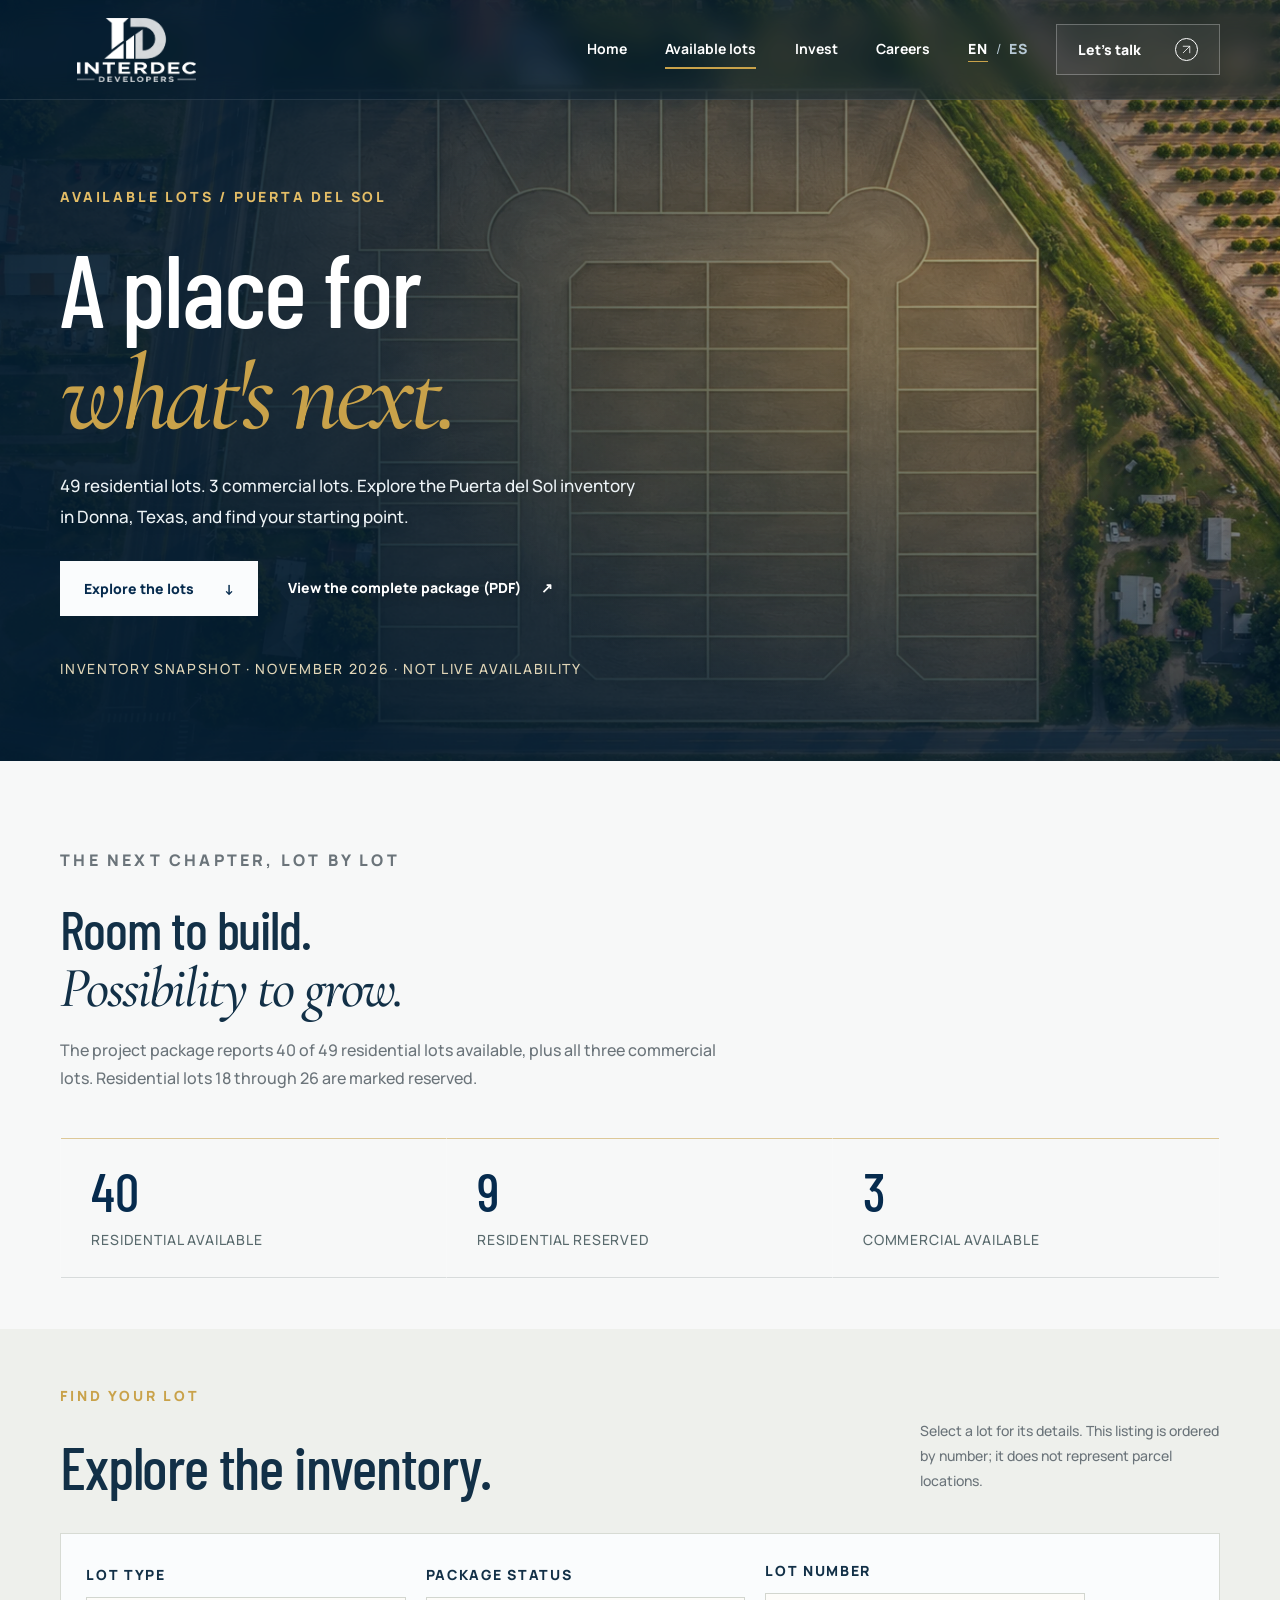
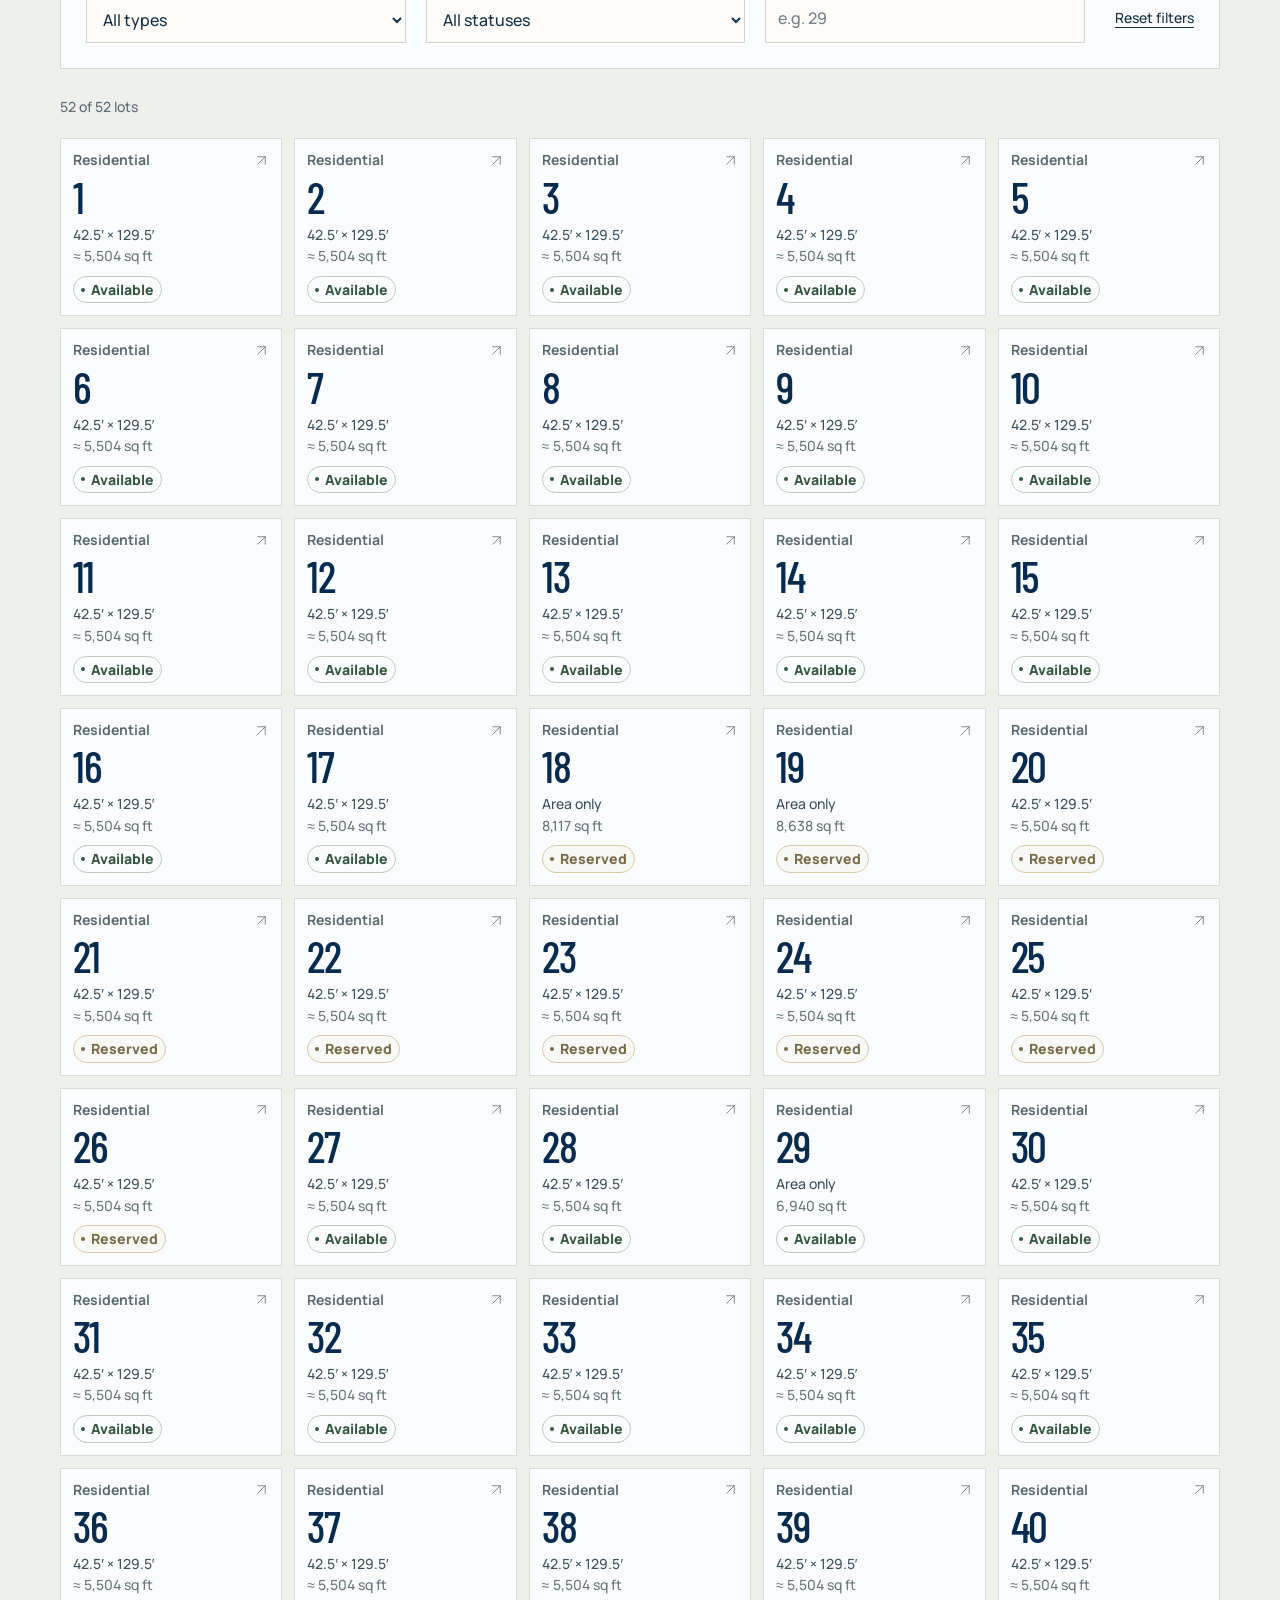
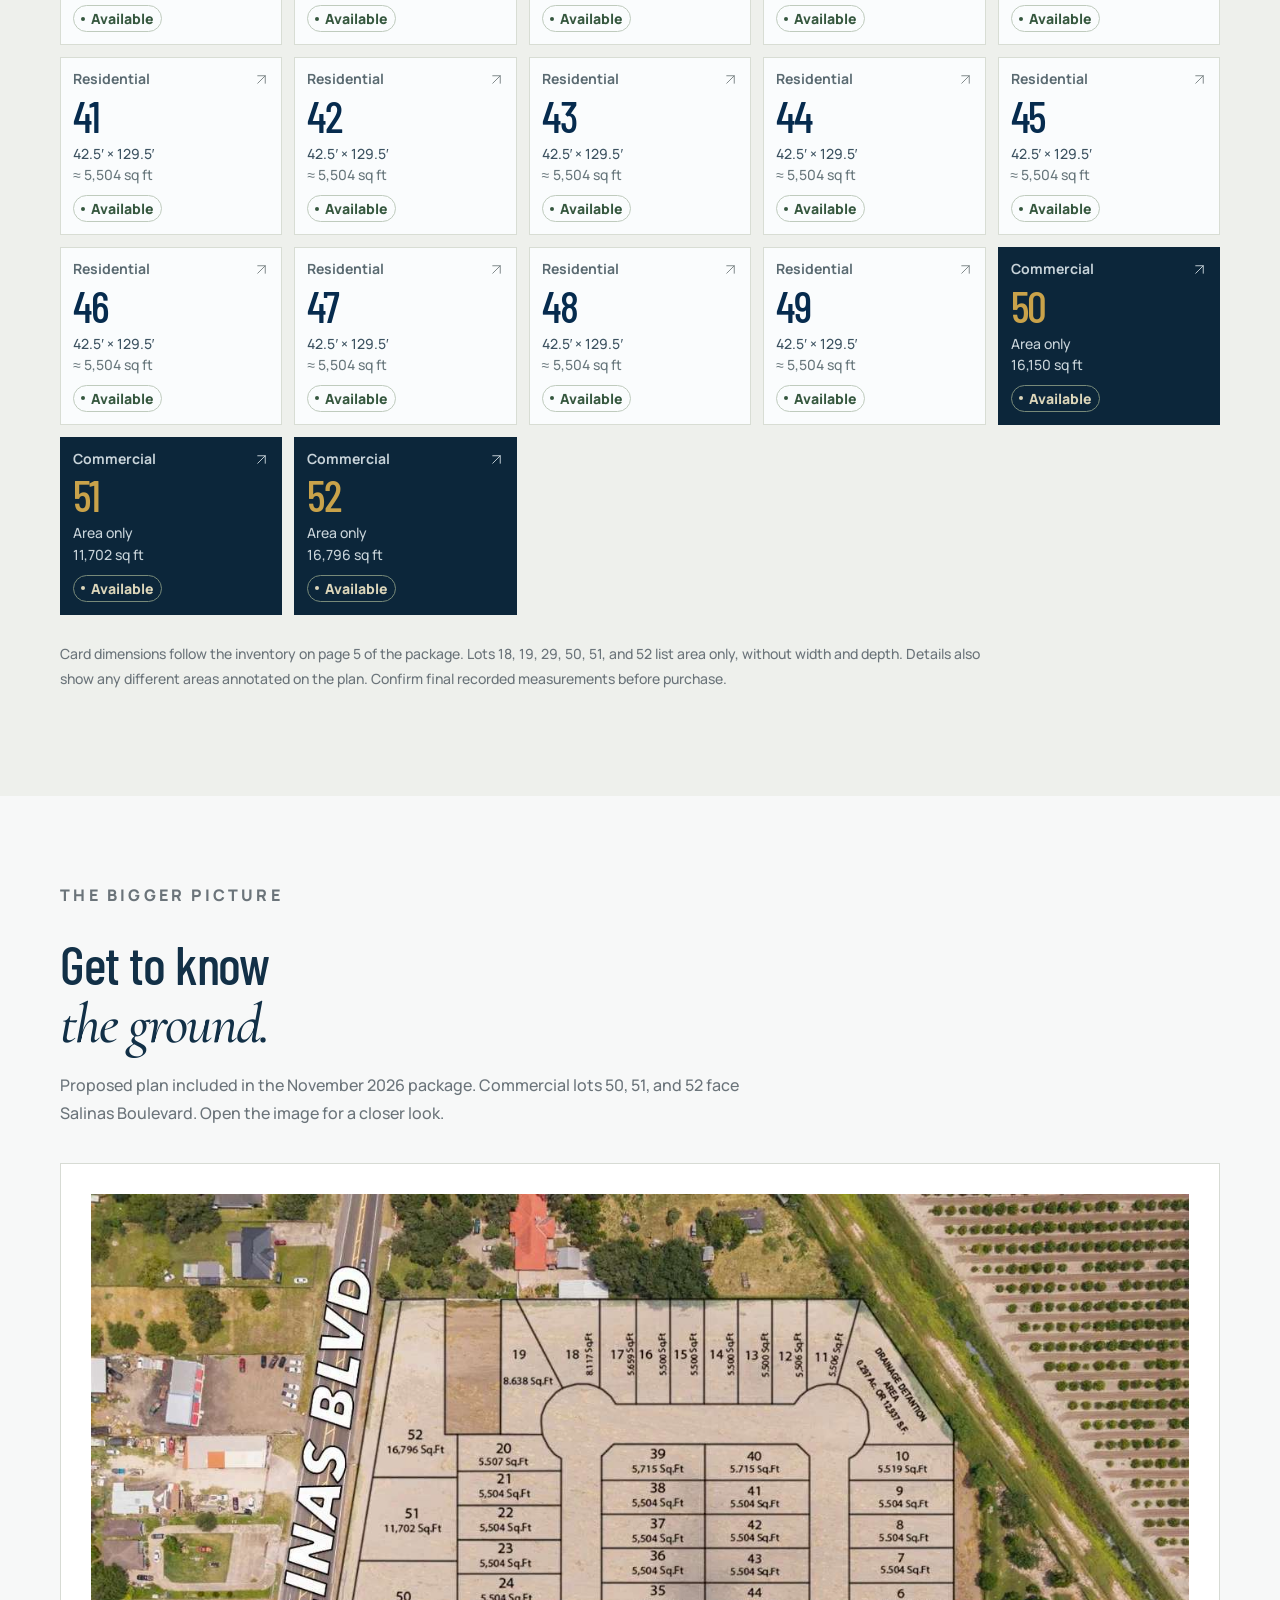
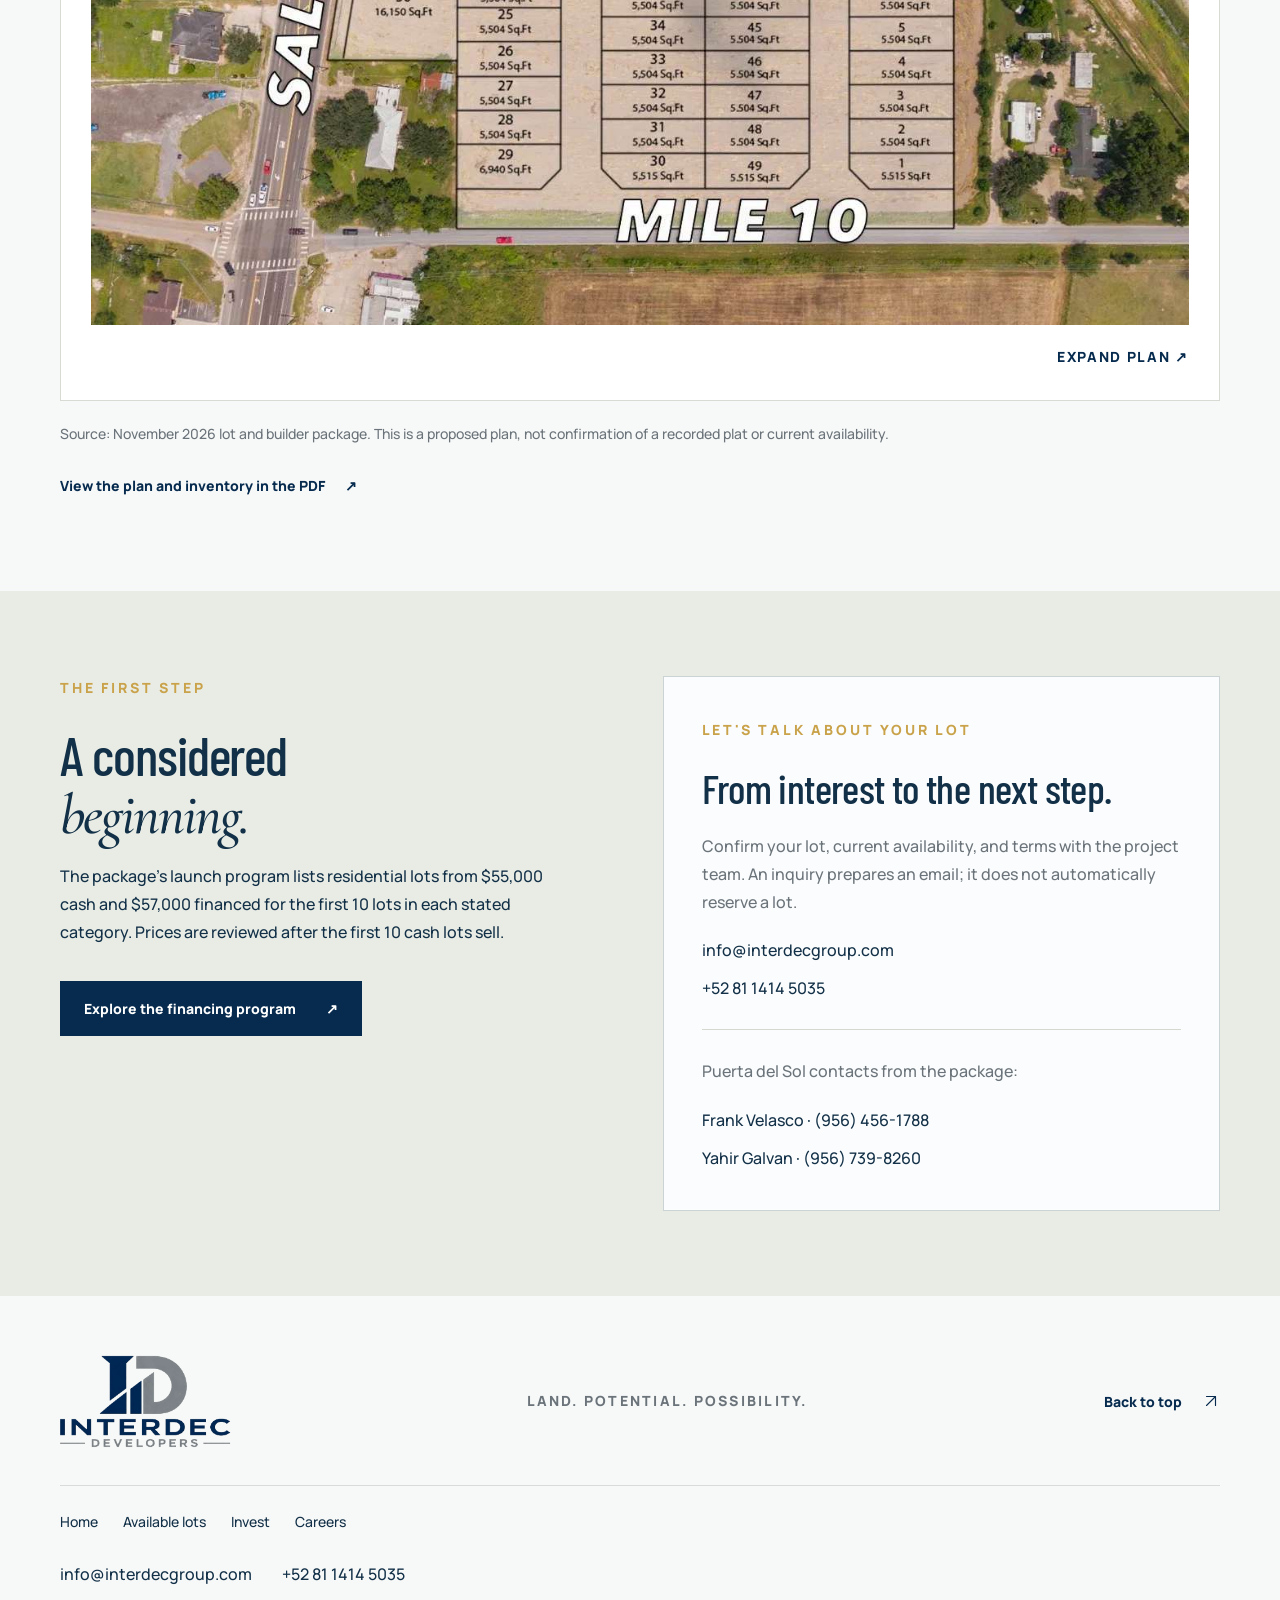
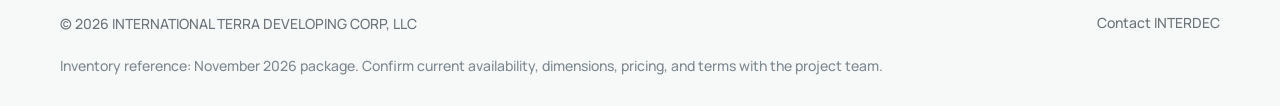
==== commit 54975959: "Share text entrances and photo interactions across all pages" ====
--- a/available-lots.html
+++ b/available-lots.html
@@ -1,5 +1,5 @@
 <!doctype html>
-<html lang="en"><head><meta charset="utf-8"><meta name="viewport" content="width=device-width, initial-scale=1"><meta name="theme-color" content="#0c1b29"><title>Available Lots | Puerta del Sol — INTERDEC</title><meta name="description" content="Explore the Puerta del Sol lot inventory in Donna, Texas: 49 residential and 3 commercial lots, with availability from the November 2026 package."><link rel="icon" href="assets/favicon.svg" type="image/svg+xml"><link rel="preload" href="assets/images/lots-hero-cinematic.webp" as="image" fetchpriority="high"><link rel="stylesheet" href="styles.css"><link rel="stylesheet" href="design.css"><link rel="stylesheet" href="pages.css"><link rel="stylesheet" href="lots.css"><script src="content.js" defer></script><script src="pages.js" defer></script><script src="lots.js" defer></script></head>
+<html lang="en"><head><meta charset="utf-8"><meta name="viewport" content="width=device-width, initial-scale=1"><meta name="theme-color" content="#0c1b29"><title>Available Lots | Puerta del Sol — INTERDEC</title><meta name="description" content="Explore the Puerta del Sol lot inventory in Donna, Texas: 49 residential and 3 commercial lots, with availability from the November 2026 package."><link rel="icon" href="assets/favicon.svg" type="image/svg+xml"><link rel="preload" href="assets/images/lots-hero-cinematic.webp" as="image" fetchpriority="high"><link rel="stylesheet" href="styles.css"><link rel="stylesheet" href="design.css"><link rel="stylesheet" href="pages.css?v=20261118-motion"><link rel="stylesheet" href="lots.css"><script src="content.js" defer></script><script src="pages.js" defer></script><script src="lots.js" defer></script><script src="effects.js?v=20261118-motion" defer></script></head>
 <body class="subpage lots-page" id="top"><a class="skip-link" href="#main" data-es="Ir al contenido">Skip to content</a><header class="site-header" id="site-header"><a class="brand" href="index.html" aria-label="INTERDEC Developers — home"><img src="assets/images/package/interdec-white-logo.png" width="1103" height="594" alt="INTERDEC Developers"></a><nav class="desktop-nav" aria-label="Main navigation"><a href="index.html" data-es="Inicio">Home</a><a href="available-lots.html" aria-current="page" data-es="Lotes disponibles">Available lots</a><a href="invest.html" data-es="Invertir">Invest</a><a href="careers.html" data-es="Empleos">Careers</a></nav><div class="header-actions"><button class="language-toggle" type="button" aria-label="Switch to Spanish"><span class="language-en active">EN</span><span class="language-divider">/</span><span class="language-es">ES</span></button><a class="button button-navy header-cta" href="index.html#contact"><span data-es="Hablemos">Let's talk</span><svg class="icon" viewBox="0 0 24 24" aria-hidden="true"><path d="M6 18 18 6M6 6h12v12"/></svg></a><button class="menu-toggle" type="button" aria-expanded="false" aria-controls="mobile-nav" aria-label="Open navigation"><span></span><span></span></button></div></header><nav class="mobile-nav" id="mobile-nav" aria-label="Mobile navigation" hidden>
     <a href="index.html"><span data-es="Inicio">Home</span></a>
     <a href="index.html#projects"><span data-es="Proyectos">Projects</span></a>
@@ -65,7 +65,7 @@
 <li class="lots-item"><button class="lot-card" type="button" data-lot="50" data-kind="commercial" data-status="available" data-area="16150" data-plan-area="" aria-haspopup="dialog" aria-label="Lot 50, commercial, available"><span class="lot-card-top"><span class="lot-card-kind" data-es="Comercial">Commercial</span><svg class="icon lot-card-arrow" viewBox="0 0 24 24" aria-hidden="true"><path d="M6 18 18 6M6 6h12v12"/></svg></span><strong>50</strong><span class="lot-card-dimensions" data-es="Solo superficie">Area only</span><span class="lot-card-area">16,150 <span data-es="pies²">sq ft</span></span><span class="lot-status available" data-es="Disponible">Available</span></button></li>
 <li class="lots-item"><button class="lot-card" type="button" data-lot="51" data-kind="commercial" data-status="available" data-area="11702" data-plan-area="" aria-haspopup="dialog" aria-label="Lot 51, commercial, available"><span class="lot-card-top"><span class="lot-card-kind" data-es="Comercial">Commercial</span><svg class="icon lot-card-arrow" viewBox="0 0 24 24" aria-hidden="true"><path d="M6 18 18 6M6 6h12v12"/></svg></span><strong>51</strong><span class="lot-card-dimensions" data-es="Solo superficie">Area only</span><span class="lot-card-area">11,702 <span data-es="pies²">sq ft</span></span><span class="lot-status available" data-es="Disponible">Available</span></button></li>
 <li class="lots-item"><button class="lot-card" type="button" data-lot="52" data-kind="commercial" data-status="available" data-area="16796" data-plan-area="" aria-haspopup="dialog" aria-label="Lot 52, commercial, available"><span class="lot-card-top"><span class="lot-card-kind" data-es="Comercial">Commercial</span><svg class="icon lot-card-arrow" viewBox="0 0 24 24" aria-hidden="true"><path d="M6 18 18 6M6 6h12v12"/></svg></span><strong>52</strong><span class="lot-card-dimensions" data-es="Solo superficie">Area only</span><span class="lot-card-area">16,796 <span data-es="pies²">sq ft</span></span><span class="lot-status available" data-es="Disponible">Available</span></button></li></ol><p class="lots-empty" id="lots-empty" hidden data-es="No hay lotes que coincidan. Prueba con otro número o restablece los filtros.">No matching lots. Try another number or reset the filters.</p><noscript><p class="source-note">Filters and lot details require JavaScript. The available lots are listed above; open the PDF for the full inventory and reserved lots.</p></noscript><p class="source-note" data-es="Las dimensiones de las tarjetas corresponden al inventario de la página 5 del paquete. Los lotes 18, 19, 29, 50, 51 y 52 solo incluyen superficie, sin medidas de frente y fondo. Los detalles muestran también las superficies distintas anotadas en el plano. Confirma las medidas finales registradas antes de comprar.">Card dimensions follow the inventory on page 5 of the package. Lots 18, 19, 29, 50, 51, and 52 list area only, without width and depth. Details also show any different areas annotated on the plan. Confirm final recorded measurements before purchase.</p></section>
-<section class="page-section lots-plan" aria-labelledby="plan-title"><div class="page-section-heading"><p class="page-kicker" data-es="EL PANORAMA COMPLETO">THE BIGGER PICTURE</p><h2 id="plan-title" class="display-title"><span data-es="Conoce el">Get to know</span><br><em data-es="terreno.">the ground.</em></h2><p data-es="Plano propuesto incluido en el paquete de noviembre de 2026. Los lotes comerciales 50, 51 y 52 tienen frente a Salinas Boulevard. Abre la imagen para ampliarla.">Proposed plan included in the November 2026 package. Commercial lots 50, 51, and 52 face Salinas Boulevard. Open the image for a closer look.</p></div><a class="lots-plan-image" href="assets/images/package/puerta-del-sol-site-plan.jpeg" target="_blank" rel="noopener"><img src="assets/images/package/puerta-del-sol-site-plan.jpeg" alt="Proposed Puerta del Sol plan from the November 2026 package, showing residential lots 1–49 and commercial lots 50–52" loading="lazy"><span data-es="AMPLIAR EL PLANO ↗">EXPAND PLAN ↗</span></a><p class="source-note" data-es="Fuente: paquete de lotes y constructores de noviembre de 2026. La imagen es un plano propuesto, no una confirmación de un plano registrado ni de disponibilidad actual.">Source: November 2026 lot and builder package. This is a proposed plan, not confirmation of a recorded plat or current availability.</p><a class="text-link" href="assets/documents/puerta-del-sol-lot-package-nov-2026.pdf#page=4" target="_blank" rel="noopener"><span data-es="Ver el plano y el inventario en el PDF">View the plan and inventory in the PDF</span><span aria-hidden="true">↗</span></a></section>
+<section class="page-section lots-plan" aria-labelledby="plan-title"><div class="page-section-heading"><p class="page-kicker" data-es="EL PANORAMA COMPLETO">THE BIGGER PICTURE</p><h2 id="plan-title" class="display-title"><span data-es="Conoce el">Get to know</span><br><em data-es="terreno.">the ground.</em></h2><p data-es="Plano propuesto incluido en el paquete de noviembre de 2026. Los lotes comerciales 50, 51 y 52 tienen frente a Salinas Boulevard. Abre la imagen para ampliarla.">Proposed plan included in the November 2026 package. Commercial lots 50, 51, and 52 face Salinas Boulevard. Open the image for a closer look.</p></div><a class="lots-plan-image" href="assets/images/package/puerta-del-sol-site-plan.jpeg" target="_blank" rel="noopener"><span class="photo-effect-frame" data-effect-visual><img src="assets/images/package/puerta-del-sol-site-plan.jpeg" alt="Proposed Puerta del Sol plan from the November 2026 package, showing residential lots 1–49 and commercial lots 50–52" loading="lazy"></span><span data-es="AMPLIAR EL PLANO ↗">EXPAND PLAN ↗</span></a><p class="source-note" data-es="Fuente: paquete de lotes y constructores de noviembre de 2026. La imagen es un plano propuesto, no una confirmación de un plano registrado ni de disponibilidad actual.">Source: November 2026 lot and builder package. This is a proposed plan, not confirmation of a recorded plat or current availability.</p><a class="text-link" href="assets/documents/puerta-del-sol-lot-package-nov-2026.pdf#page=4" target="_blank" rel="noopener"><span data-es="Ver el plano y el inventario en el PDF">View the plan and inventory in the PDF</span><span aria-hidden="true">↗</span></a></section>
 <section class="page-section lots-pricing" aria-labelledby="pricing-title"><div class="page-grid"><div><p class="page-kicker" data-es="EL PRIMER PASO">THE FIRST STEP</p><h2 id="pricing-title" class="display-title"><span data-es="Un comienzo">A considered</span><br><em data-es="bien pensado.">beginning.</em></h2><p data-es="El programa de lanzamiento del paquete ofrece lotes residenciales desde $55,000 al contado y $57,000 financiados para los primeros 10 lotes de cada categoría indicada. Los precios se revisarán tras vender los primeros 10 lotes al contado.">The package's launch program lists residential lots from $55,000 cash and $57,000 financed for the first 10 lots in each stated category. Prices are reviewed after the first 10 cash lots sell.</p><a class="button button-navy" href="invest.html"><span data-es="Conoce el programa de financiamiento">Explore the financing program</span><span aria-hidden="true">↗</span></a></div><div class="page-card lots-contact-card"><span class="page-kicker" data-es="HABLEMOS DE TU LOTE">LET'S TALK ABOUT YOUR LOT</span><h3 data-es="Del interés al siguiente paso.">From interest to the next step.</h3><p data-es="Confirma el lote, su disponibilidad actual y las condiciones con el equipo del proyecto. Las consultas preparan un correo; no apartan un lote automáticamente.">Confirm your lot, current availability, and terms with the project team. An inquiry prepares an email; it does not automatically reserve a lot.</p><a data-company-email href="mailto:info@interdecgroup.com">info@interdecgroup.com</a><a data-company-phone href="tel:+528114145035">+52 81 1414 5035</a><span class="lots-contact-divider"></span><p class="source-note" data-es="Contactos de Puerta del Sol del paquete:">Puerta del Sol contacts from the package:</p><a href="tel:+19564561788">Frank Velasco · (956) 456-1788</a><a href="tel:+19567398260">Yahir Galvan · (956) 739-8260</a></div></div></section>
 </main><footer class="site-footer"><div class="footer-top"><a href="index.html" class="footer-brand"><img src="assets/images/package/interdec-logo.png" width="1103" height="594" alt="INTERDEC Developers" loading="lazy"></a><p data-es="TERRENOS. POTENCIAL. POSIBILIDADES.">LAND. POTENTIAL. POSSIBILITY.</p><a class="text-link" href="#top"><span data-es="Volver arriba">Back to top</span><svg class="icon" viewBox="0 0 24 24" aria-hidden="true"><path d="M6 18 18 6M6 6h12v12"/></svg></a></div><nav class="page-footer-links" aria-label="Footer navigation"><a href="index.html"><span data-es="Inicio">Home</span></a><a href="available-lots.html" aria-current="page"><span data-es="Lotes disponibles">Available lots</span></a><a href="invest.html"><span data-es="Invertir">Invest</span></a><a href="careers.html"><span data-es="Empleos">Careers</span></a></nav><div class="page-footer-contact"><a data-company-email href="mailto:info@interdecgroup.com">info@interdecgroup.com</a><a data-company-phone href="tel:+528114145035">+52 81 1414 5035</a></div><div class="footer-bottom"><p>© 2026 INTERNATIONAL TERRA DEVELOPING CORP, LLC</p><a href="index.html#contact"><span data-es="Contactar a INTERDEC">Contact INTERDEC</span></a></div><p class="footer-disclaimer" data-es="Inventario de referencia: paquete de noviembre de 2026. Confirma la disponibilidad, superficies, precios y condiciones actuales con el equipo del proyecto.">Inventory reference: November 2026 package. Confirm current availability, dimensions, pricing, and terms with the project team.</p></footer>
 <dialog class="modal lot-dialog" id="lot-dialog" aria-labelledby="lot-dialog-title"><button class="modal-close" id="lot-dialog-close" type="button" aria-label="Close lot details">×</button><span class="page-kicker" data-es="PUERTA DEL SOL / DONNA, TEXAS">PUERTA DEL SOL / DONNA, TEXAS</span><h2 id="lot-dialog-title">Lot</h2><span id="detail-status" class="lot-status"></span><dl class="lot-facts"><div><dt data-es="Tipo">Type</dt><dd id="detail-type"></dd></div><div><dt data-es="Dimensiones del paquete">Package dimensions</dt><dd id="detail-dimensions"></dd></div><div><dt data-es="Superficie del paquete">Package area</dt><dd id="detail-size"></dd></div><div id="detail-plan-row" hidden><dt data-es="Superficie en el plano">Area labeled on plan</dt><dd id="detail-plan-size"></dd></div><div><dt data-es="Precio">Pricing</dt><dd id="detail-price"></dd></div></dl><p id="lot-detail-note" class="source-note"></p><a id="lot-detail-inquiry" class="button button-navy" href="mailto:info@interdecgroup.com"><span data-es="Consultar este lote">Ask about this lot</span><span aria-hidden="true">↗</span></a><p class="source-note" data-es="Abre un borrador en tu aplicación de correo. No se envía una consulta ni se aparta el lote automáticamente.">Opens a draft in your email app. No inquiry is automatically sent and no lot is automatically reserved.</p></dialog>
--- a/pages.css
+++ b/pages.css
@@ -233,3 +233,58 @@
 @media (max-height: 500px) and (min-width: 480px) and (max-width: 1100px) {
   .subpage .site-header, .subpage .site-header.scrolled { height: 64px; padding-block: 5px; }
 }
+
+/* Match the home-page entrance while keeping the original heading line breaks. */
+.subpage .page-title > span, .subpage .page-title > em {
+  display: inline-block;
+  max-width: 100%;
+  animation: titleUnfold 1.3s var(--ease-out) both;
+}
+.subpage .page-title > span { animation-delay: .1s; }
+.subpage .page-title > em { animation-delay: .22s; }
+.subpage .page-hero .page-kicker { animation: heroText .9s .05s both; }
+.subpage .page-hero .page-lead { animation: heroText .9s .4s both; }
+.subpage .page-hero .page-actions { animation: heroText .9s .55s both; }
+.subpage .page-hero .stat-grid, .subpage .page-hero .lots-snapshot { animation: heroText .9s .65s both; }
+@media (max-width: 371px) {
+  /* Preserve the original leading when the Spanish italic heading wraps. */
+  html[lang=es] .careers-page .page-title > em { margin-bottom: 8px; }
+}
+
+/* Background depth follows the pointer; the text remains in its own layer. */
+.subpage .page-hero::before { transform: none; }
+.subpage .page-hero::after {
+  content: '';
+  position: absolute;
+  inset: 0;
+  z-index: -1;
+  pointer-events: none;
+  opacity: 0;
+  background: radial-gradient(ellipse 55% 70% at var(--pointer-x, 68%) var(--pointer-y, 44%), #c9a24a32, transparent 70%);
+}
+.photo-effect-frame { position: relative; display: block; overflow: hidden; isolation: isolate; }
+.lots-plan-image > .photo-effect-frame { margin: 0; letter-spacing: normal; text-align: initial; }
+.photo-effect-frame > img { display: block; transform: none; transform-origin: center; transition: transform .45s var(--ease-out); }
+.photo-effect-frame::after {
+  content: '';
+  position: absolute;
+  inset: 0;
+  z-index: 1;
+  pointer-events: none;
+  opacity: 0;
+  background: radial-gradient(circle at var(--visual-x, 70%) var(--visual-y, 30%), #c9a24a30, transparent 60%);
+}
+@media (min-width: 901px) and (hover: hover) and (pointer: fine) and (prefers-reduced-motion: no-preference) {
+  .subpage .page-hero::before { transform: translate3d(var(--hero-pointer-x, 0px), calc(var(--hero-shift, 0px) + var(--hero-pointer-y, 0px)), 0) scale(1.14); will-change: transform; }
+  .subpage .page-hero::after { opacity: 1; }
+  .photo-effect-frame:hover > img { transform: perspective(1000px) rotateX(var(--tilt-x, 0deg)) rotateY(var(--tilt-y, 0deg)) scale(1.1); }
+  .photo-effect-frame:hover::after { opacity: 1; }
+}
+@media (prefers-reduced-motion: reduce) {
+  .subpage .page-title > span, .subpage .page-title > em,
+  .subpage .page-hero .page-kicker, .subpage .page-hero .page-lead,
+  .subpage .page-hero .page-actions, .subpage .page-hero .stat-grid,
+  .subpage .page-hero .lots-snapshot { animation: none; opacity: 1; transform: none; clip-path: none; }
+  .subpage .page-hero::before, .photo-effect-frame > img { transform: none; transition: none; will-change: auto; }
+  .subpage .page-hero::after, .photo-effect-frame::after { opacity: 0; }
+}
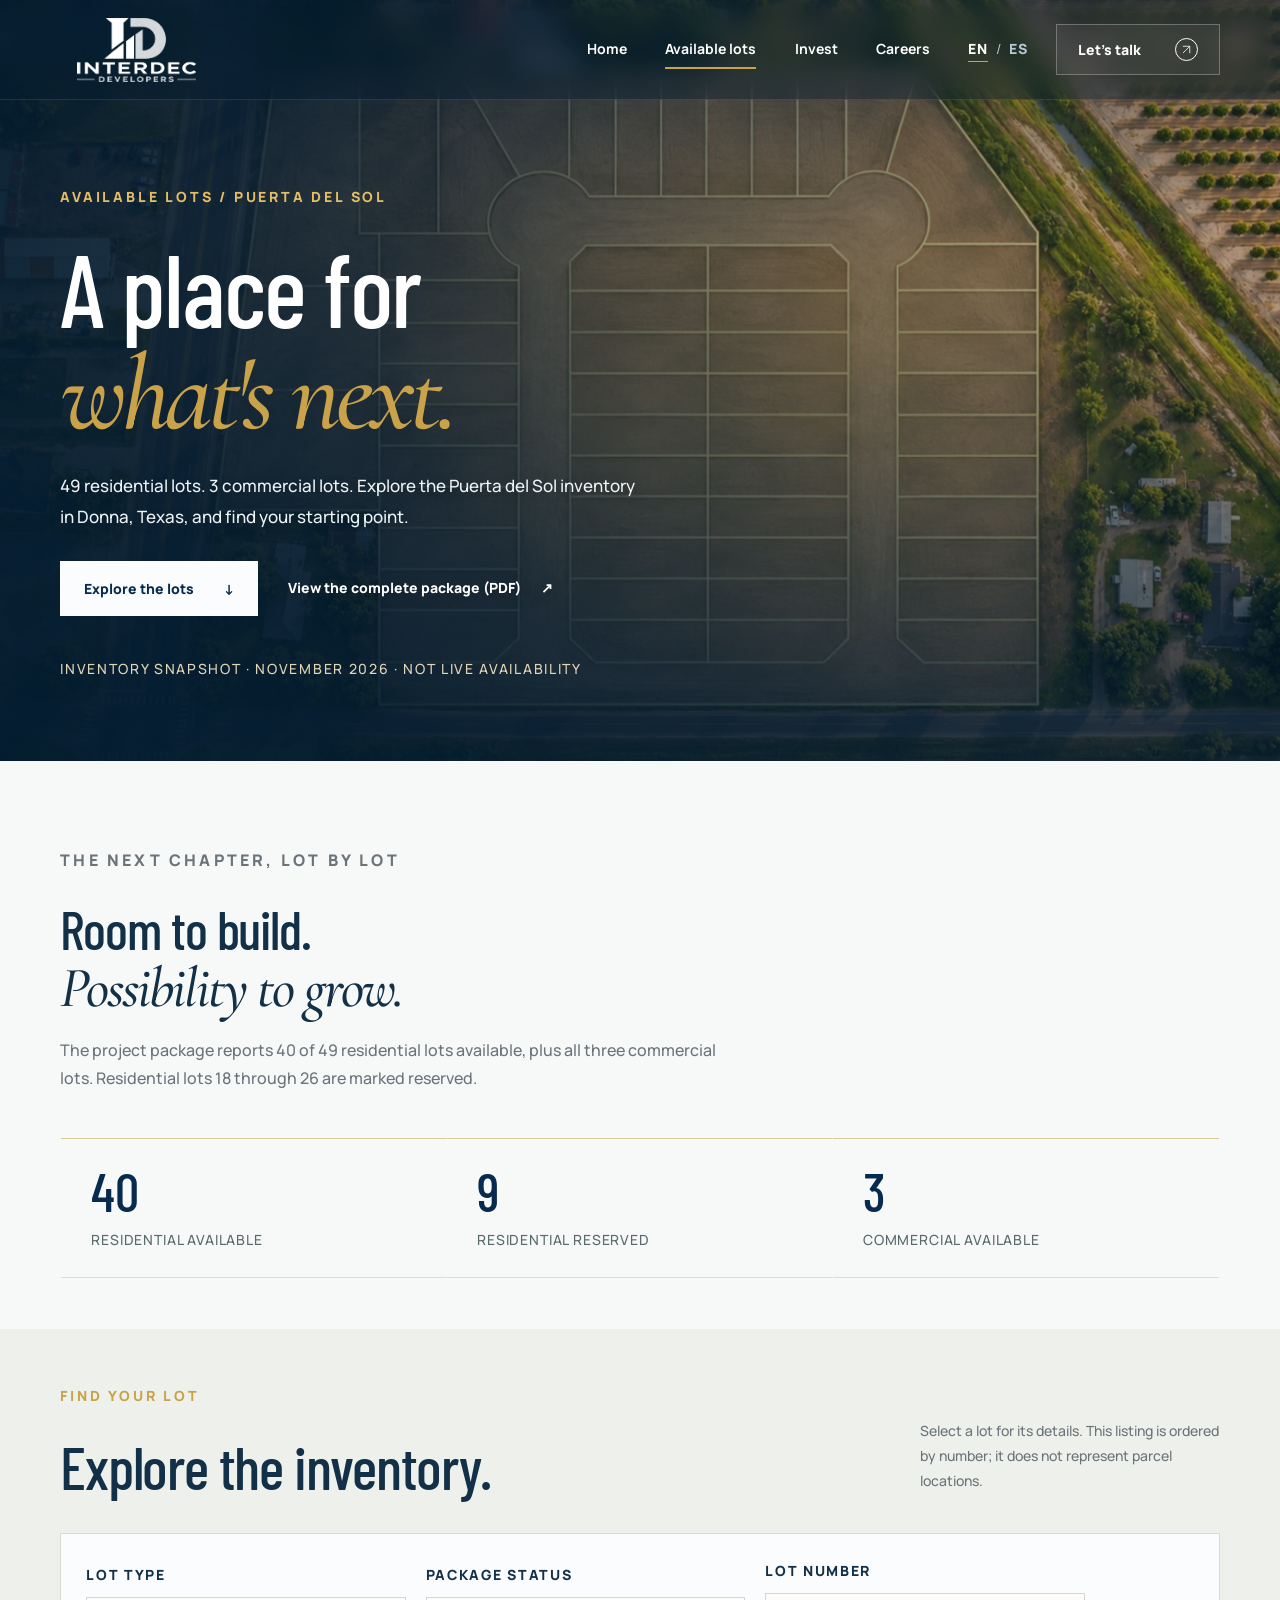
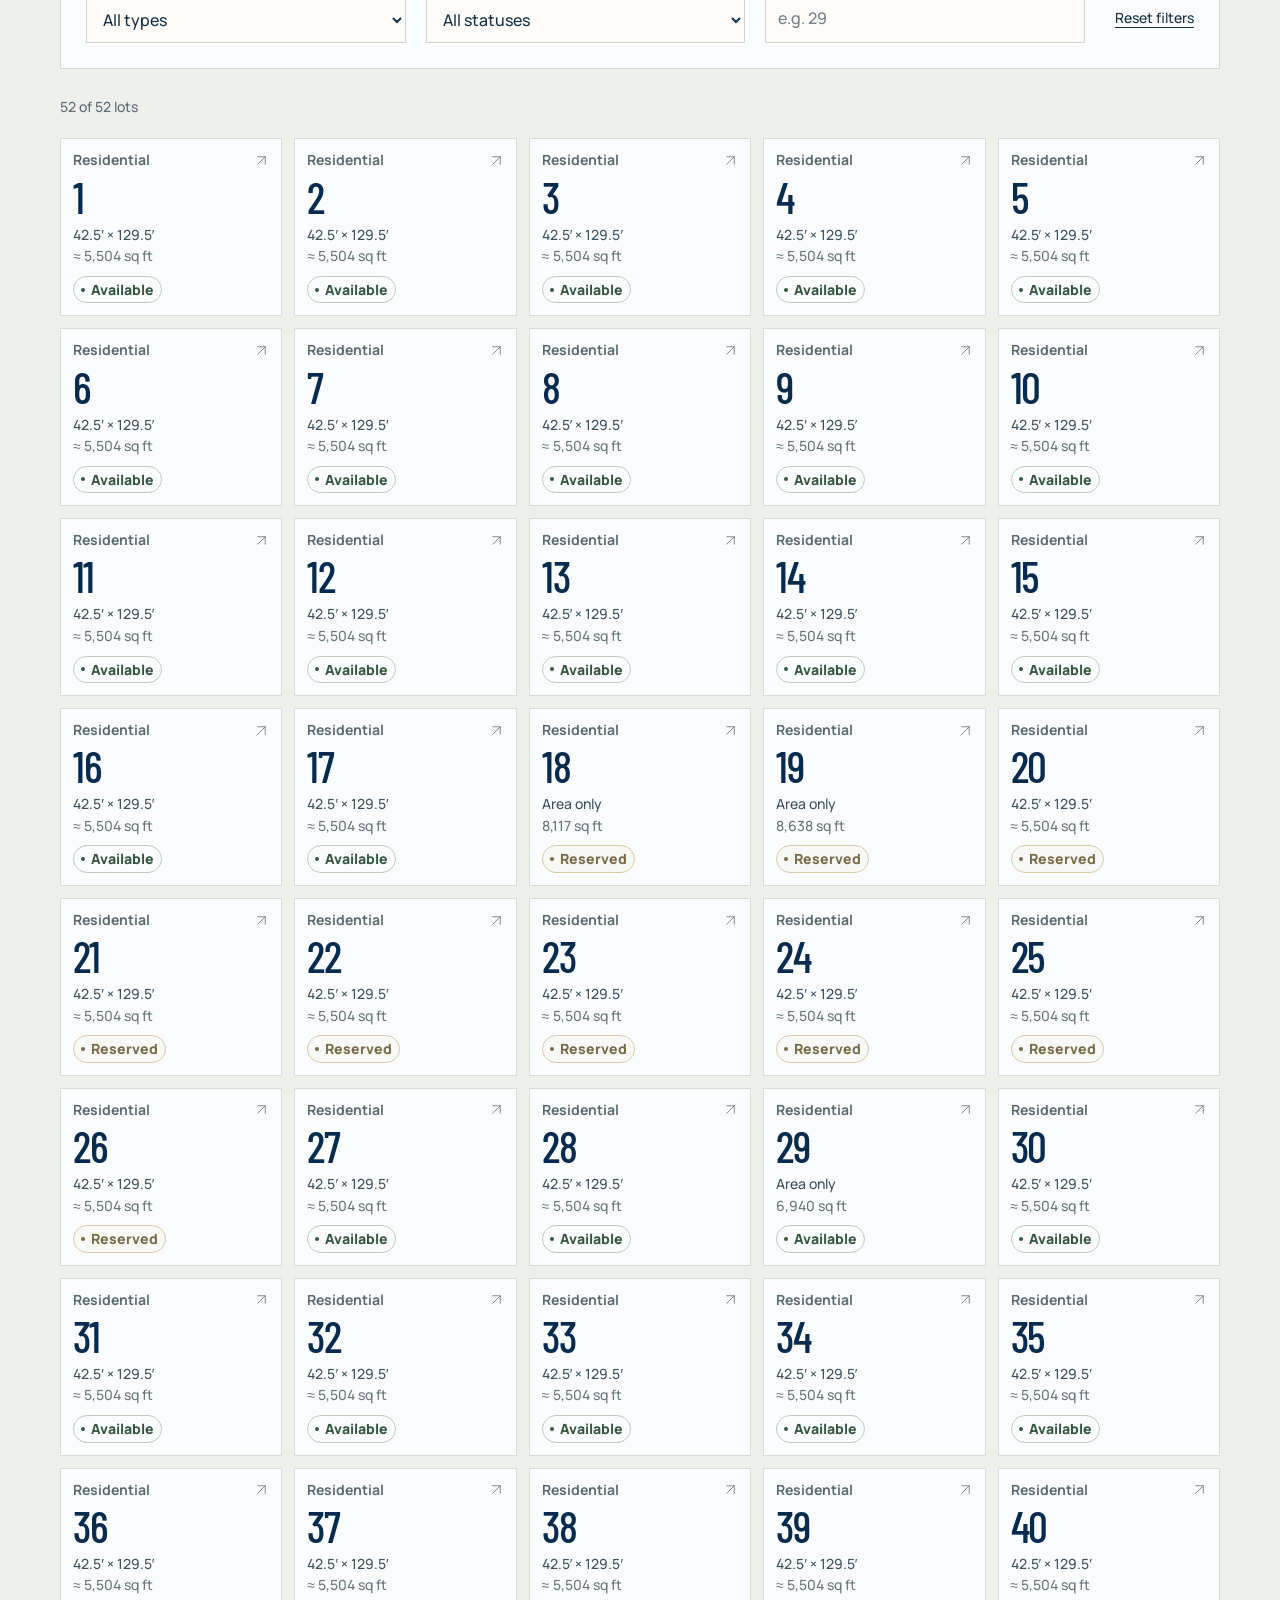
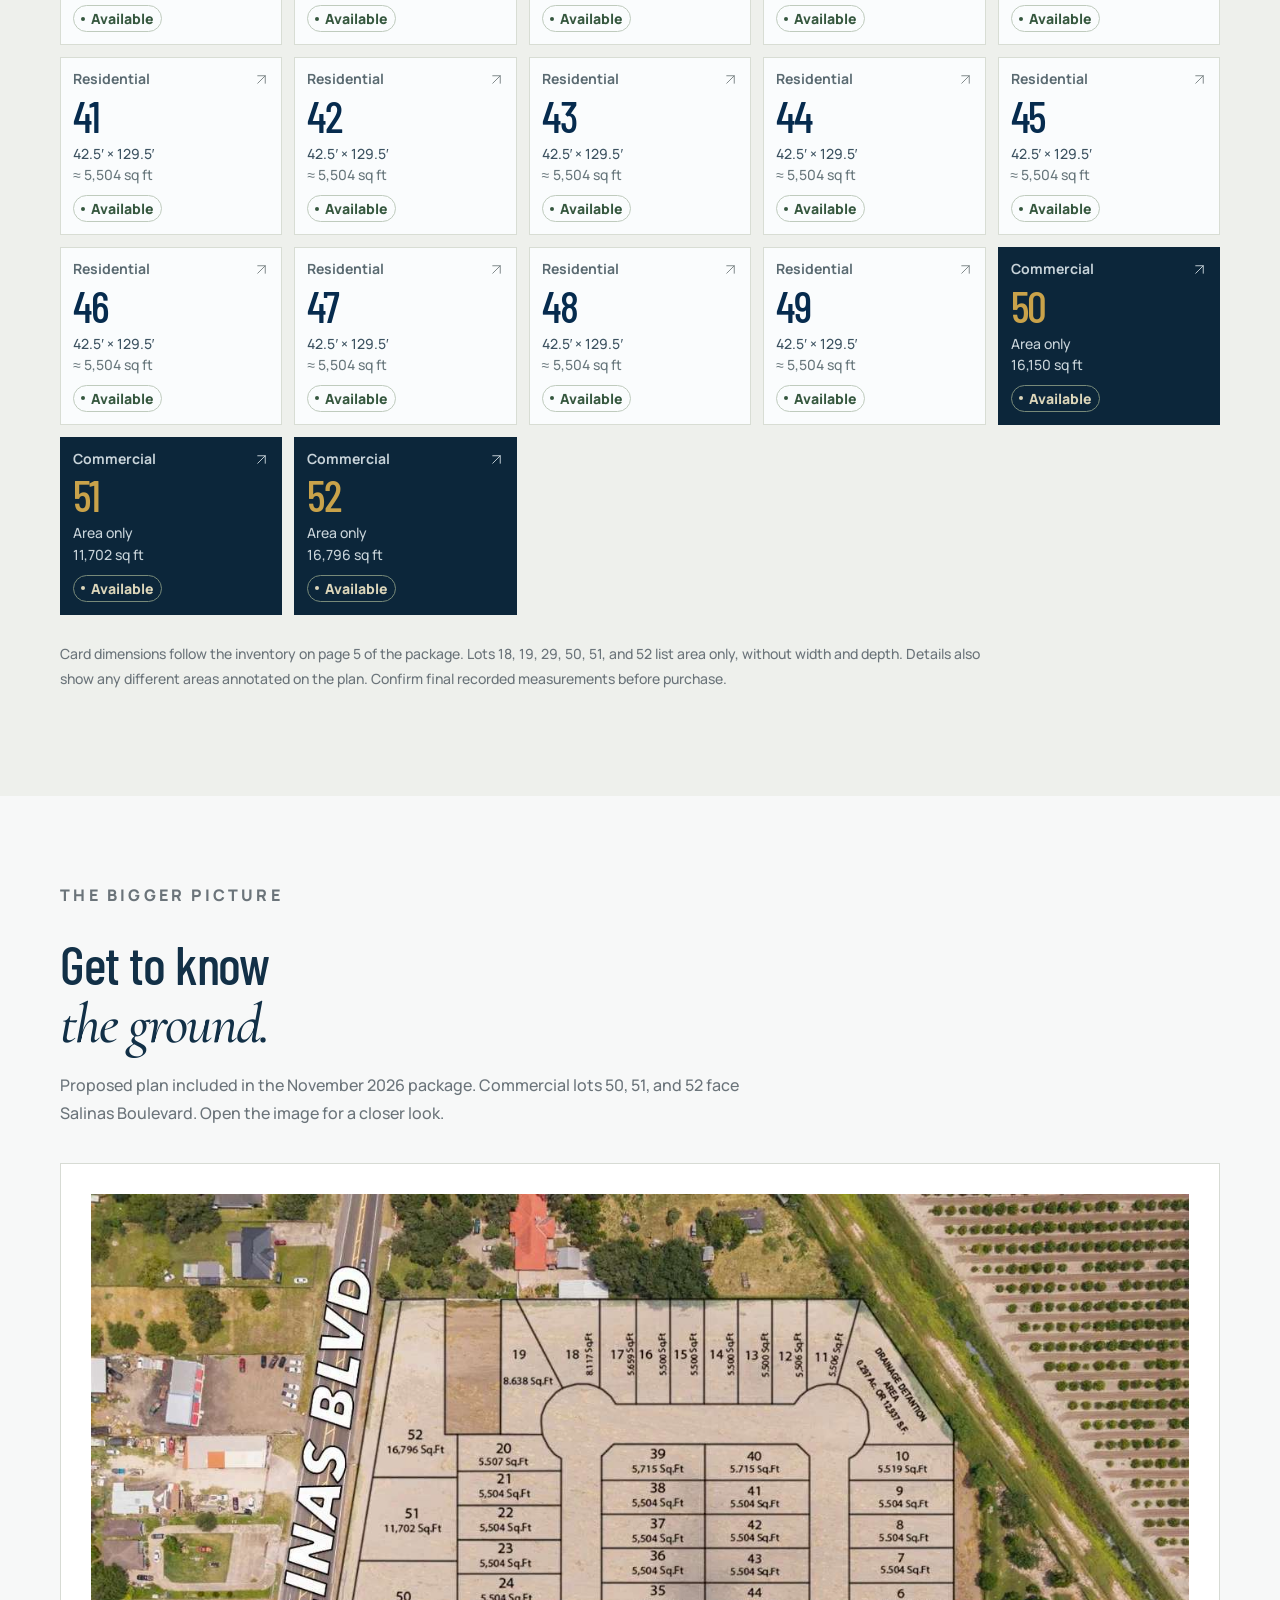
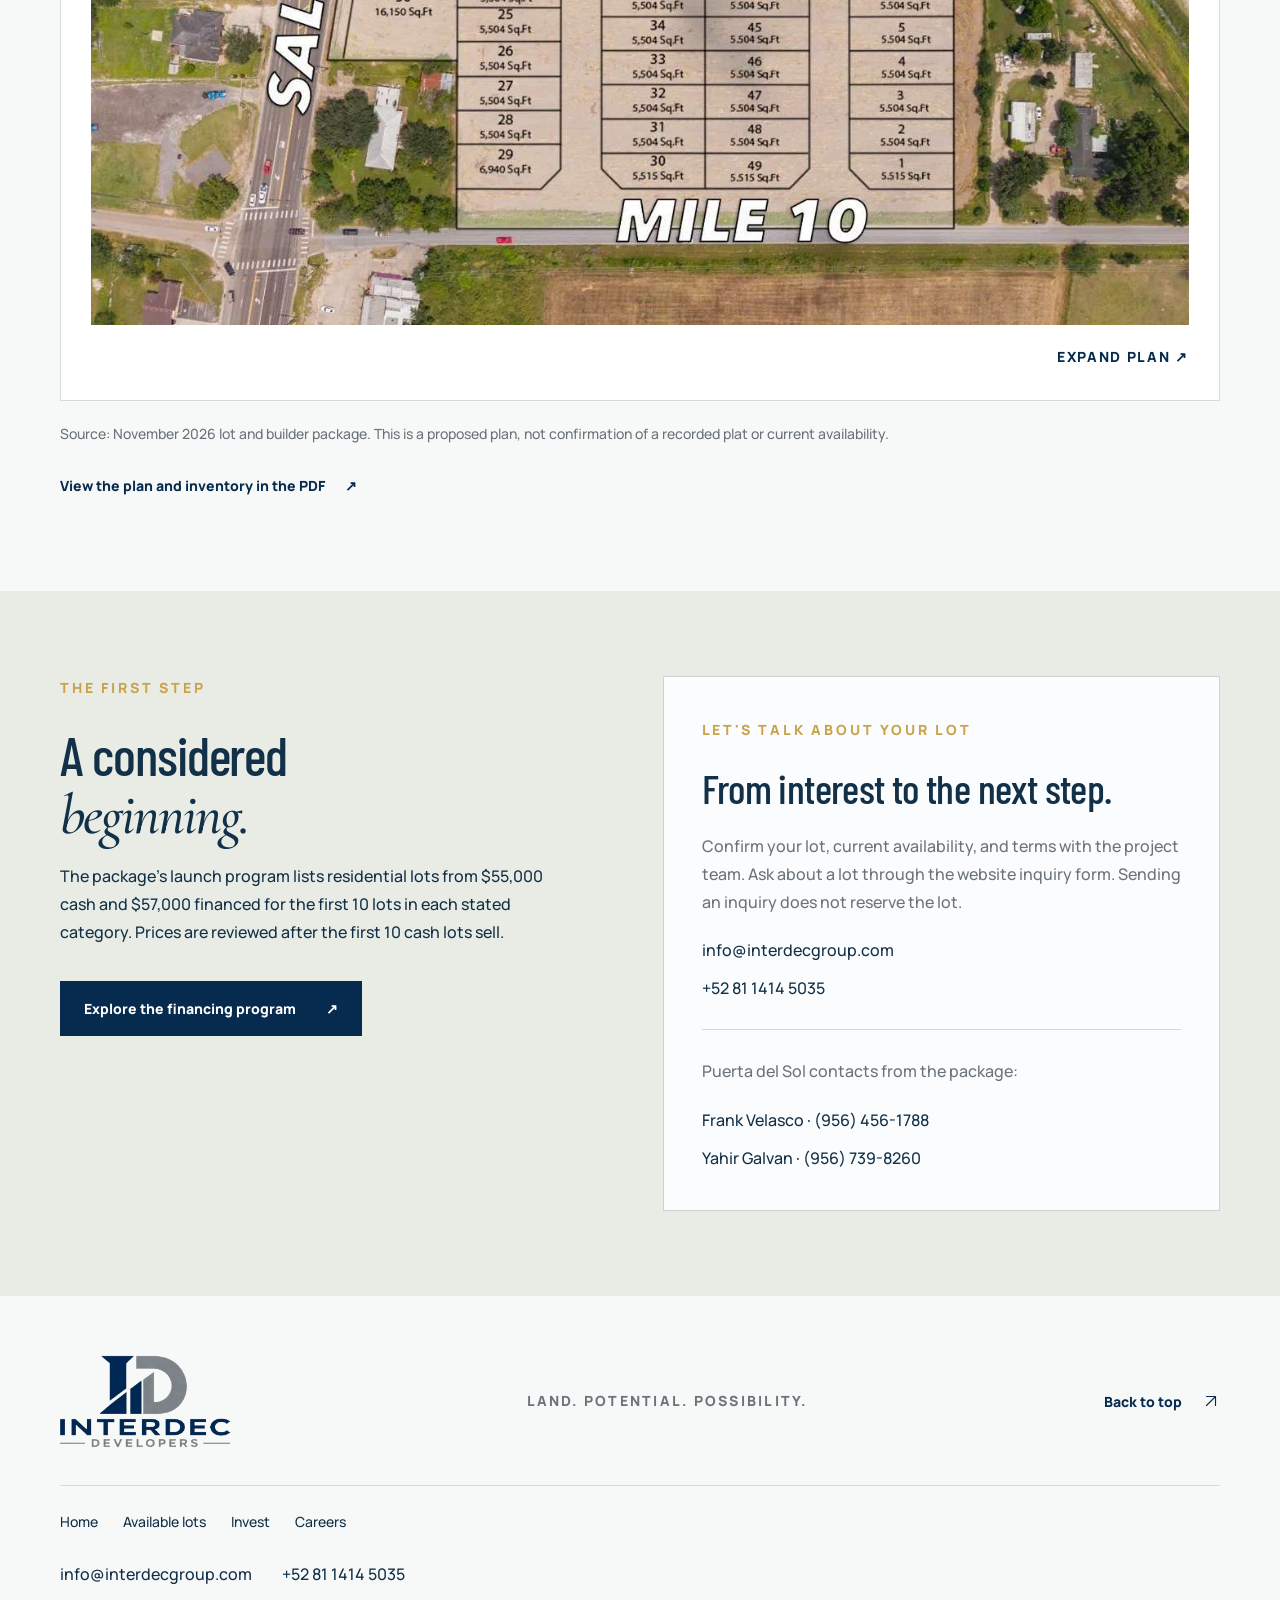
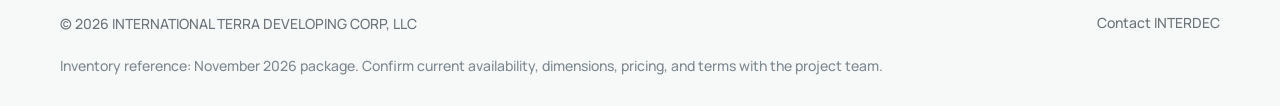
==== commit f828bbad: "Connect website inquiries directly to Web3Forms" ====
--- a/available-lots.html
+++ b/available-lots.html
@@ -1,5 +1,5 @@
 <!doctype html>
-<html lang="en"><head><meta charset="utf-8"><meta name="viewport" content="width=device-width, initial-scale=1"><meta name="theme-color" content="#0c1b29"><title>Available Lots | Puerta del Sol — INTERDEC</title><meta name="description" content="Explore the Puerta del Sol lot inventory in Donna, Texas: 49 residential and 3 commercial lots, with availability from the November 2026 package."><link rel="icon" href="assets/favicon.svg" type="image/svg+xml"><link rel="preload" href="assets/images/lots-hero-cinematic.webp" as="image" fetchpriority="high"><link rel="stylesheet" href="styles.css"><link rel="stylesheet" href="design.css"><link rel="stylesheet" href="pages.css?v=20261118-motion"><link rel="stylesheet" href="lots.css"><script src="content.js" defer></script><script src="pages.js" defer></script><script src="lots.js" defer></script><script src="effects.js?v=20261118-motion" defer></script></head>
+<html lang="en"><head><meta charset="utf-8"><meta name="viewport" content="width=device-width, initial-scale=1"><meta name="theme-color" content="#0c1b29"><title>Available Lots | Puerta del Sol — INTERDEC</title><meta name="description" content="Explore the Puerta del Sol lot inventory in Donna, Texas: 49 residential and 3 commercial lots, with availability from the November 2026 package."><link rel="icon" href="assets/favicon.svg" type="image/svg+xml"><link rel="preload" href="assets/images/lots-hero-cinematic.webp" as="image" fetchpriority="high"><link rel="stylesheet" href="styles.css?v=20261118-web3forms"><link rel="stylesheet" href="design.css"><link rel="stylesheet" href="pages.css?v=20261118-motion"><link rel="stylesheet" href="lots.css"><script src="content.js?v=20261118-web3forms" defer></script><script src="pages.js?v=20261118-web3forms" defer></script><script src="lots.js?v=20261118-web3forms" defer></script><script src="forms.js?v=20261118-web3forms" defer></script><script src="effects.js?v=20261118-motion" defer></script></head>
 <body class="subpage lots-page" id="top"><a class="skip-link" href="#main" data-es="Ir al contenido">Skip to content</a><header class="site-header" id="site-header"><a class="brand" href="index.html" aria-label="INTERDEC Developers — home"><img src="assets/images/package/interdec-white-logo.png" width="1103" height="594" alt="INTERDEC Developers"></a><nav class="desktop-nav" aria-label="Main navigation"><a href="index.html" data-es="Inicio">Home</a><a href="available-lots.html" aria-current="page" data-es="Lotes disponibles">Available lots</a><a href="invest.html" data-es="Invertir">Invest</a><a href="careers.html" data-es="Empleos">Careers</a></nav><div class="header-actions"><button class="language-toggle" type="button" aria-label="Switch to Spanish"><span class="language-en active">EN</span><span class="language-divider">/</span><span class="language-es">ES</span></button><a class="button button-navy header-cta" href="index.html#contact"><span data-es="Hablemos">Let's talk</span><svg class="icon" viewBox="0 0 24 24" aria-hidden="true"><path d="M6 18 18 6M6 6h12v12"/></svg></a><button class="menu-toggle" type="button" aria-expanded="false" aria-controls="mobile-nav" aria-label="Open navigation"><span></span><span></span></button></div></header><nav class="mobile-nav" id="mobile-nav" aria-label="Mobile navigation" hidden>
     <a href="index.html"><span data-es="Inicio">Home</span></a>
     <a href="index.html#projects"><span data-es="Proyectos">Projects</span></a>
@@ -66,7 +66,7 @@
 <li class="lots-item"><button class="lot-card" type="button" data-lot="51" data-kind="commercial" data-status="available" data-area="11702" data-plan-area="" aria-haspopup="dialog" aria-label="Lot 51, commercial, available"><span class="lot-card-top"><span class="lot-card-kind" data-es="Comercial">Commercial</span><svg class="icon lot-card-arrow" viewBox="0 0 24 24" aria-hidden="true"><path d="M6 18 18 6M6 6h12v12"/></svg></span><strong>51</strong><span class="lot-card-dimensions" data-es="Solo superficie">Area only</span><span class="lot-card-area">11,702 <span data-es="pies²">sq ft</span></span><span class="lot-status available" data-es="Disponible">Available</span></button></li>
 <li class="lots-item"><button class="lot-card" type="button" data-lot="52" data-kind="commercial" data-status="available" data-area="16796" data-plan-area="" aria-haspopup="dialog" aria-label="Lot 52, commercial, available"><span class="lot-card-top"><span class="lot-card-kind" data-es="Comercial">Commercial</span><svg class="icon lot-card-arrow" viewBox="0 0 24 24" aria-hidden="true"><path d="M6 18 18 6M6 6h12v12"/></svg></span><strong>52</strong><span class="lot-card-dimensions" data-es="Solo superficie">Area only</span><span class="lot-card-area">16,796 <span data-es="pies²">sq ft</span></span><span class="lot-status available" data-es="Disponible">Available</span></button></li></ol><p class="lots-empty" id="lots-empty" hidden data-es="No hay lotes que coincidan. Prueba con otro número o restablece los filtros.">No matching lots. Try another number or reset the filters.</p><noscript><p class="source-note">Filters and lot details require JavaScript. The available lots are listed above; open the PDF for the full inventory and reserved lots.</p></noscript><p class="source-note" data-es="Las dimensiones de las tarjetas corresponden al inventario de la página 5 del paquete. Los lotes 18, 19, 29, 50, 51 y 52 solo incluyen superficie, sin medidas de frente y fondo. Los detalles muestran también las superficies distintas anotadas en el plano. Confirma las medidas finales registradas antes de comprar.">Card dimensions follow the inventory on page 5 of the package. Lots 18, 19, 29, 50, 51, and 52 list area only, without width and depth. Details also show any different areas annotated on the plan. Confirm final recorded measurements before purchase.</p></section>
 <section class="page-section lots-plan" aria-labelledby="plan-title"><div class="page-section-heading"><p class="page-kicker" data-es="EL PANORAMA COMPLETO">THE BIGGER PICTURE</p><h2 id="plan-title" class="display-title"><span data-es="Conoce el">Get to know</span><br><em data-es="terreno.">the ground.</em></h2><p data-es="Plano propuesto incluido en el paquete de noviembre de 2026. Los lotes comerciales 50, 51 y 52 tienen frente a Salinas Boulevard. Abre la imagen para ampliarla.">Proposed plan included in the November 2026 package. Commercial lots 50, 51, and 52 face Salinas Boulevard. Open the image for a closer look.</p></div><a class="lots-plan-image" href="assets/images/package/puerta-del-sol-site-plan.jpeg" target="_blank" rel="noopener"><span class="photo-effect-frame" data-effect-visual><img src="assets/images/package/puerta-del-sol-site-plan.jpeg" alt="Proposed Puerta del Sol plan from the November 2026 package, showing residential lots 1–49 and commercial lots 50–52" loading="lazy"></span><span data-es="AMPLIAR EL PLANO ↗">EXPAND PLAN ↗</span></a><p class="source-note" data-es="Fuente: paquete de lotes y constructores de noviembre de 2026. La imagen es un plano propuesto, no una confirmación de un plano registrado ni de disponibilidad actual.">Source: November 2026 lot and builder package. This is a proposed plan, not confirmation of a recorded plat or current availability.</p><a class="text-link" href="assets/documents/puerta-del-sol-lot-package-nov-2026.pdf#page=4" target="_blank" rel="noopener"><span data-es="Ver el plano y el inventario en el PDF">View the plan and inventory in the PDF</span><span aria-hidden="true">↗</span></a></section>
-<section class="page-section lots-pricing" aria-labelledby="pricing-title"><div class="page-grid"><div><p class="page-kicker" data-es="EL PRIMER PASO">THE FIRST STEP</p><h2 id="pricing-title" class="display-title"><span data-es="Un comienzo">A considered</span><br><em data-es="bien pensado.">beginning.</em></h2><p data-es="El programa de lanzamiento del paquete ofrece lotes residenciales desde $55,000 al contado y $57,000 financiados para los primeros 10 lotes de cada categoría indicada. Los precios se revisarán tras vender los primeros 10 lotes al contado.">The package's launch program lists residential lots from $55,000 cash and $57,000 financed for the first 10 lots in each stated category. Prices are reviewed after the first 10 cash lots sell.</p><a class="button button-navy" href="invest.html"><span data-es="Conoce el programa de financiamiento">Explore the financing program</span><span aria-hidden="true">↗</span></a></div><div class="page-card lots-contact-card"><span class="page-kicker" data-es="HABLEMOS DE TU LOTE">LET'S TALK ABOUT YOUR LOT</span><h3 data-es="Del interés al siguiente paso.">From interest to the next step.</h3><p data-es="Confirma el lote, su disponibilidad actual y las condiciones con el equipo del proyecto. Las consultas preparan un correo; no apartan un lote automáticamente.">Confirm your lot, current availability, and terms with the project team. An inquiry prepares an email; it does not automatically reserve a lot.</p><a data-company-email href="mailto:info@interdecgroup.com">info@interdecgroup.com</a><a data-company-phone href="tel:+528114145035">+52 81 1414 5035</a><span class="lots-contact-divider"></span><p class="source-note" data-es="Contactos de Puerta del Sol del paquete:">Puerta del Sol contacts from the package:</p><a href="tel:+19564561788">Frank Velasco · (956) 456-1788</a><a href="tel:+19567398260">Yahir Galvan · (956) 739-8260</a></div></div></section>
+<section class="page-section lots-pricing" aria-labelledby="pricing-title"><div class="page-grid"><div><p class="page-kicker" data-es="EL PRIMER PASO">THE FIRST STEP</p><h2 id="pricing-title" class="display-title"><span data-es="Un comienzo">A considered</span><br><em data-es="bien pensado.">beginning.</em></h2><p data-es="El programa de lanzamiento del paquete ofrece lotes residenciales desde $55,000 al contado y $57,000 financiados para los primeros 10 lotes de cada categoría indicada. Los precios se revisarán tras vender los primeros 10 lotes al contado.">The package's launch program lists residential lots from $55,000 cash and $57,000 financed for the first 10 lots in each stated category. Prices are reviewed after the first 10 cash lots sell.</p><a class="button button-navy" href="invest.html"><span data-es="Conoce el programa de financiamiento">Explore the financing program</span><span aria-hidden="true">↗</span></a></div><div class="page-card lots-contact-card"><span class="page-kicker" data-es="HABLEMOS DE TU LOTE">LET'S TALK ABOUT YOUR LOT</span><h3 data-es="Del interés al siguiente paso.">From interest to the next step.</h3><p data-es="Confirma el lote, su disponibilidad actual y las condiciones con el equipo del proyecto. Consulta un lote mediante el formulario del sitio. Enviar una consulta no aparta el lote.">Confirm your lot, current availability, and terms with the project team. Ask about a lot through the website inquiry form. Sending an inquiry does not reserve the lot.</p><a data-company-email href="mailto:info@interdecgroup.com">info@interdecgroup.com</a><a data-company-phone href="tel:+528114145035">+52 81 1414 5035</a><span class="lots-contact-divider"></span><p class="source-note" data-es="Contactos de Puerta del Sol del paquete:">Puerta del Sol contacts from the package:</p><a href="tel:+19564561788">Frank Velasco · (956) 456-1788</a><a href="tel:+19567398260">Yahir Galvan · (956) 739-8260</a></div></div></section>
 </main><footer class="site-footer"><div class="footer-top"><a href="index.html" class="footer-brand"><img src="assets/images/package/interdec-logo.png" width="1103" height="594" alt="INTERDEC Developers" loading="lazy"></a><p data-es="TERRENOS. POTENCIAL. POSIBILIDADES.">LAND. POTENTIAL. POSSIBILITY.</p><a class="text-link" href="#top"><span data-es="Volver arriba">Back to top</span><svg class="icon" viewBox="0 0 24 24" aria-hidden="true"><path d="M6 18 18 6M6 6h12v12"/></svg></a></div><nav class="page-footer-links" aria-label="Footer navigation"><a href="index.html"><span data-es="Inicio">Home</span></a><a href="available-lots.html" aria-current="page"><span data-es="Lotes disponibles">Available lots</span></a><a href="invest.html"><span data-es="Invertir">Invest</span></a><a href="careers.html"><span data-es="Empleos">Careers</span></a></nav><div class="page-footer-contact"><a data-company-email href="mailto:info@interdecgroup.com">info@interdecgroup.com</a><a data-company-phone href="tel:+528114145035">+52 81 1414 5035</a></div><div class="footer-bottom"><p>© 2026 INTERNATIONAL TERRA DEVELOPING CORP, LLC</p><a href="index.html#contact"><span data-es="Contactar a INTERDEC">Contact INTERDEC</span></a></div><p class="footer-disclaimer" data-es="Inventario de referencia: paquete de noviembre de 2026. Confirma la disponibilidad, superficies, precios y condiciones actuales con el equipo del proyecto.">Inventory reference: November 2026 package. Confirm current availability, dimensions, pricing, and terms with the project team.</p></footer>
-<dialog class="modal lot-dialog" id="lot-dialog" aria-labelledby="lot-dialog-title"><button class="modal-close" id="lot-dialog-close" type="button" aria-label="Close lot details">×</button><span class="page-kicker" data-es="PUERTA DEL SOL / DONNA, TEXAS">PUERTA DEL SOL / DONNA, TEXAS</span><h2 id="lot-dialog-title">Lot</h2><span id="detail-status" class="lot-status"></span><dl class="lot-facts"><div><dt data-es="Tipo">Type</dt><dd id="detail-type"></dd></div><div><dt data-es="Dimensiones del paquete">Package dimensions</dt><dd id="detail-dimensions"></dd></div><div><dt data-es="Superficie del paquete">Package area</dt><dd id="detail-size"></dd></div><div id="detail-plan-row" hidden><dt data-es="Superficie en el plano">Area labeled on plan</dt><dd id="detail-plan-size"></dd></div><div><dt data-es="Precio">Pricing</dt><dd id="detail-price"></dd></div></dl><p id="lot-detail-note" class="source-note"></p><a id="lot-detail-inquiry" class="button button-navy" href="mailto:info@interdecgroup.com"><span data-es="Consultar este lote">Ask about this lot</span><span aria-hidden="true">↗</span></a><p class="source-note" data-es="Abre un borrador en tu aplicación de correo. No se envía una consulta ni se aparta el lote automáticamente.">Opens a draft in your email app. No inquiry is automatically sent and no lot is automatically reserved.</p></dialog>
+<dialog class="modal lot-dialog" id="lot-dialog" aria-labelledby="lot-dialog-title"><button class="modal-close" id="lot-dialog-close" type="button" aria-label="Close lot details">×</button><span class="page-kicker" data-es="PUERTA DEL SOL / DONNA, TEXAS">PUERTA DEL SOL / DONNA, TEXAS</span><h2 id="lot-dialog-title">Lot</h2><span id="detail-status" class="lot-status"></span><dl class="lot-facts"><div><dt data-es="Tipo">Type</dt><dd id="detail-type"></dd></div><div><dt data-es="Dimensiones del paquete">Package dimensions</dt><dd id="detail-dimensions"></dd></div><div><dt data-es="Superficie del paquete">Package area</dt><dd id="detail-size"></dd></div><div id="detail-plan-row" hidden><dt data-es="Superficie en el plano">Area labeled on plan</dt><dd id="detail-plan-size"></dd></div><div><dt data-es="Precio">Pricing</dt><dd id="detail-price"></dd></div></dl><p id="lot-detail-note" class="source-note"></p><a id="lot-detail-inquiry" class="button button-navy" href="index.html#contact"><span data-es="Consultar este lote">Ask about this lot</span><span aria-hidden="true">↗</span></a><p class="source-note" data-es="Abre el formulario de consulta del sitio para este lote. Enviar una consulta no constituye una reservación.">Opens the website inquiry form for this lot. Sending an inquiry does not constitute a reservation.</p></dialog>
 </body></html>
--- a/styles.css
+++ b/styles.css
@@ -248,6 +248,13 @@
 .form-field textarea{min-height:90px}
 .form-submit{width:100%;margin-top:2px}
 .form-note{font-size:14px;line-height:1.8;color:#98adbc;margin:14px 0 0}
+.form-status{margin:16px 0 0;padding:14px 16px;border:1px solid #ffffff2b;border-radius:8px;font-size:16px;line-height:1.7;overflow-wrap:anywhere}
+.form-status:empty{display:none}
+.form-status[data-state=sending]{color:#d6e4ed;background:#ffffff08;border-color:#ffffff2b}
+.form-status[data-state=success]{color:#c0f4d6;background:#49b97c15;border-color:#84d9aa66}
+.form-status[data-state=error]{color:#ffd2d2;background:#ed747415;border-color:#f49a9a66}
+.form-status a{color:inherit;text-decoration:underline;text-underline-offset:3px}
+form[aria-busy=true] button[type=submit]{cursor:progress;opacity:.8}
 .site-footer{padding:48px var(--page-pad) 28px}
 .footer-top{display:flex;align-items:center;justify-content:space-between;gap:30px;border-bottom:1px solid var(--line);padding-bottom:28px}
 .footer-brand{width:170px}
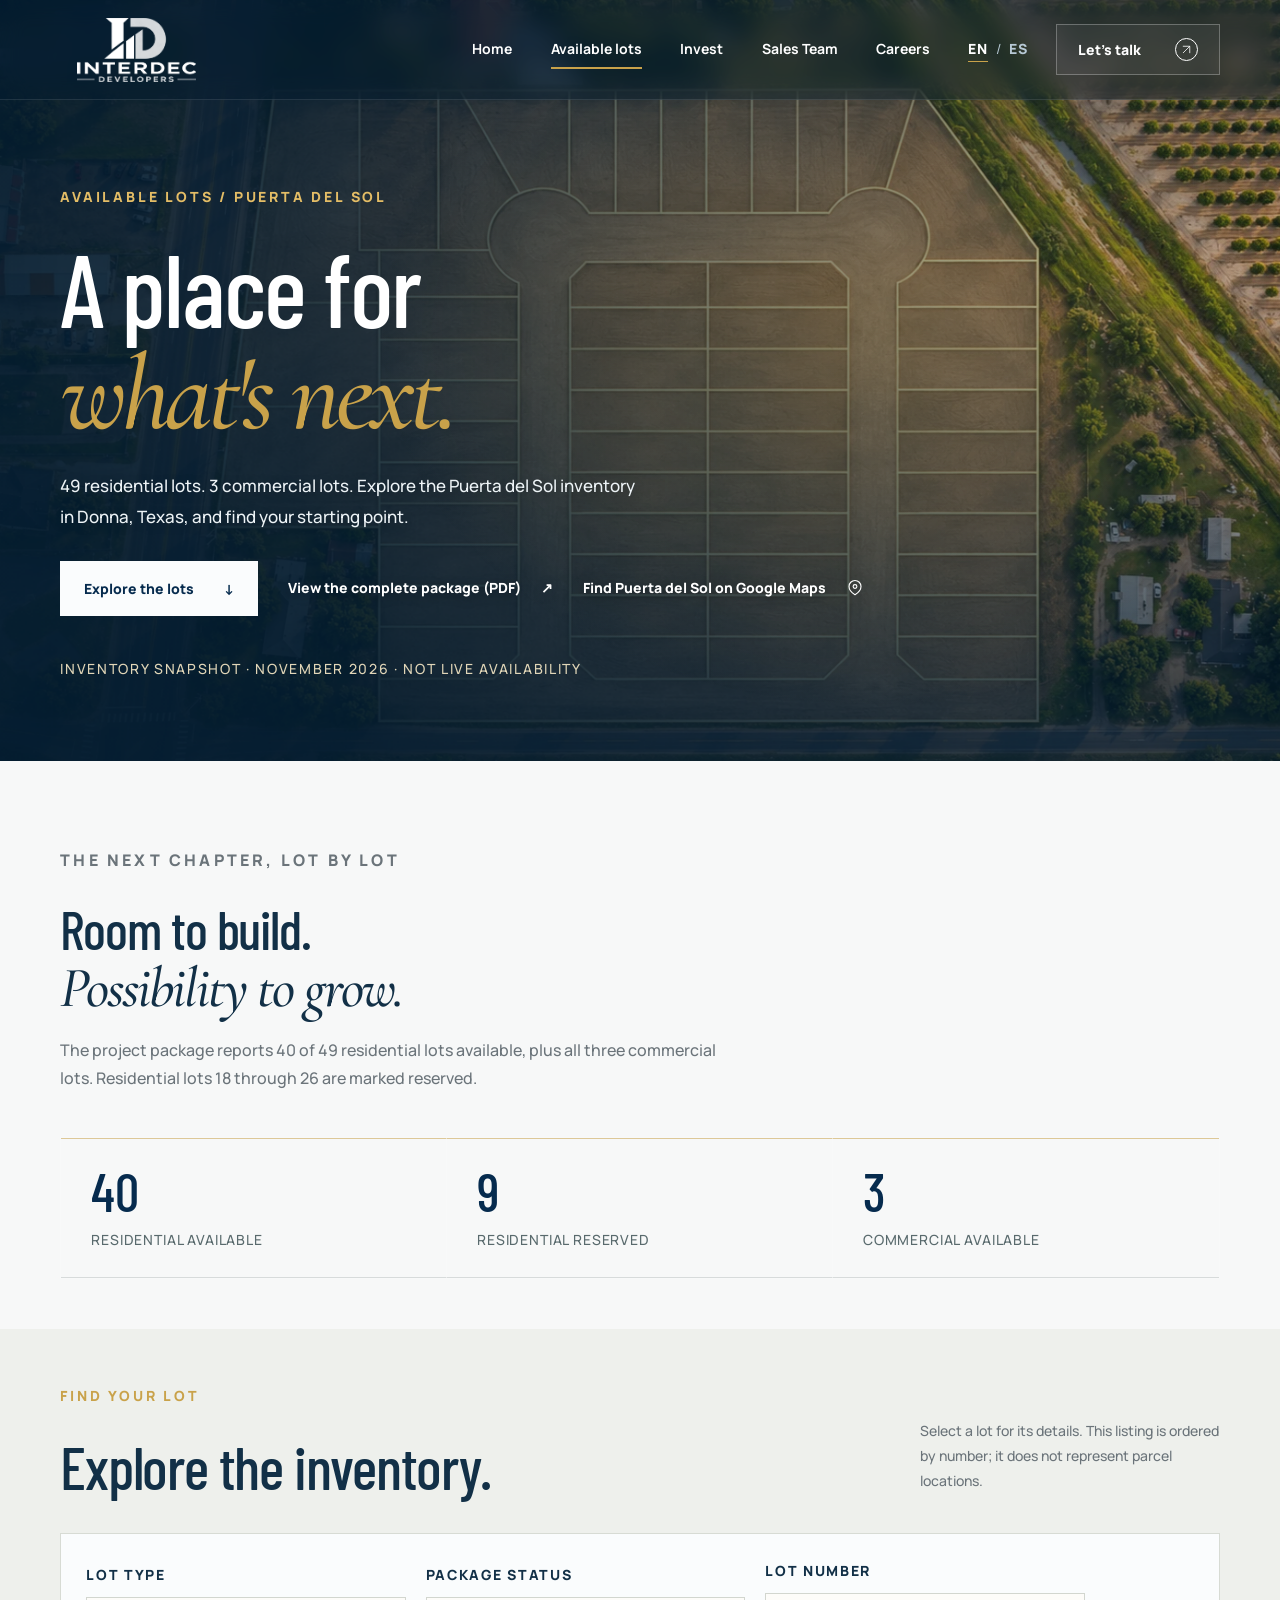
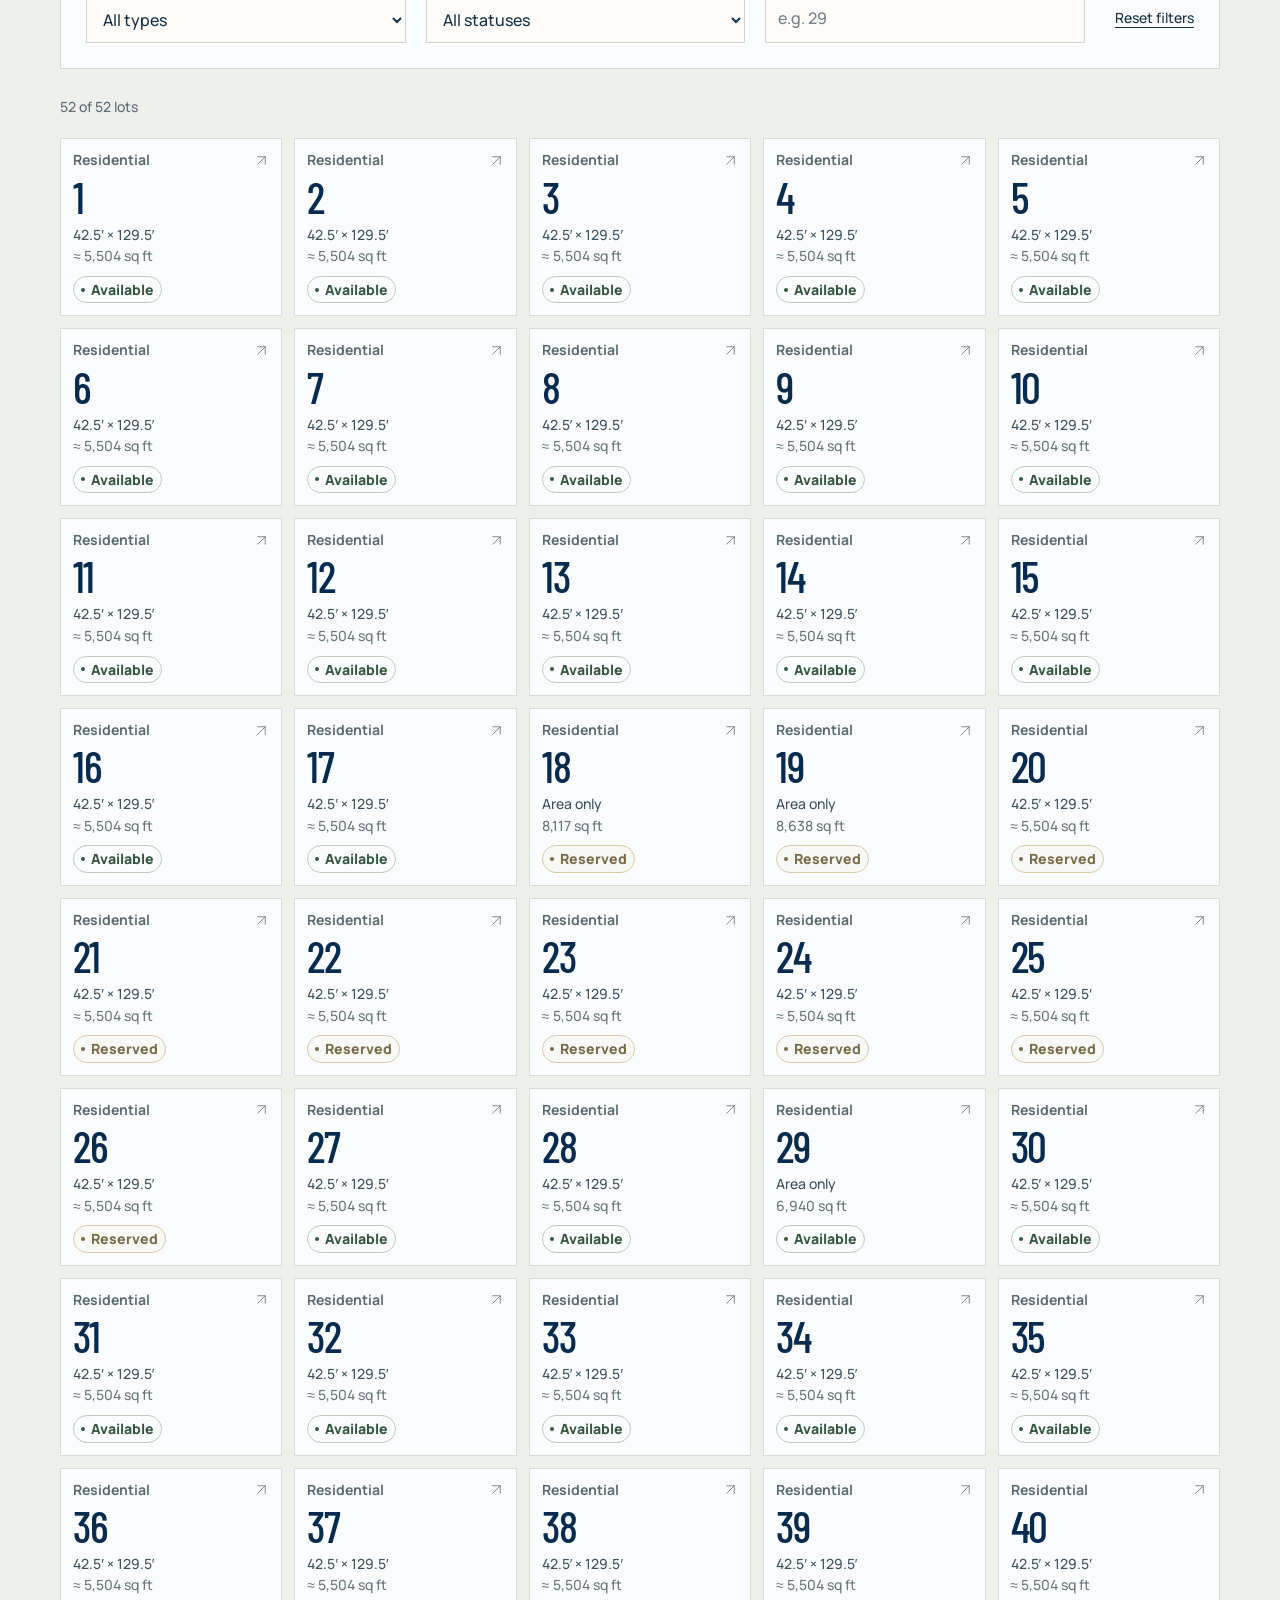
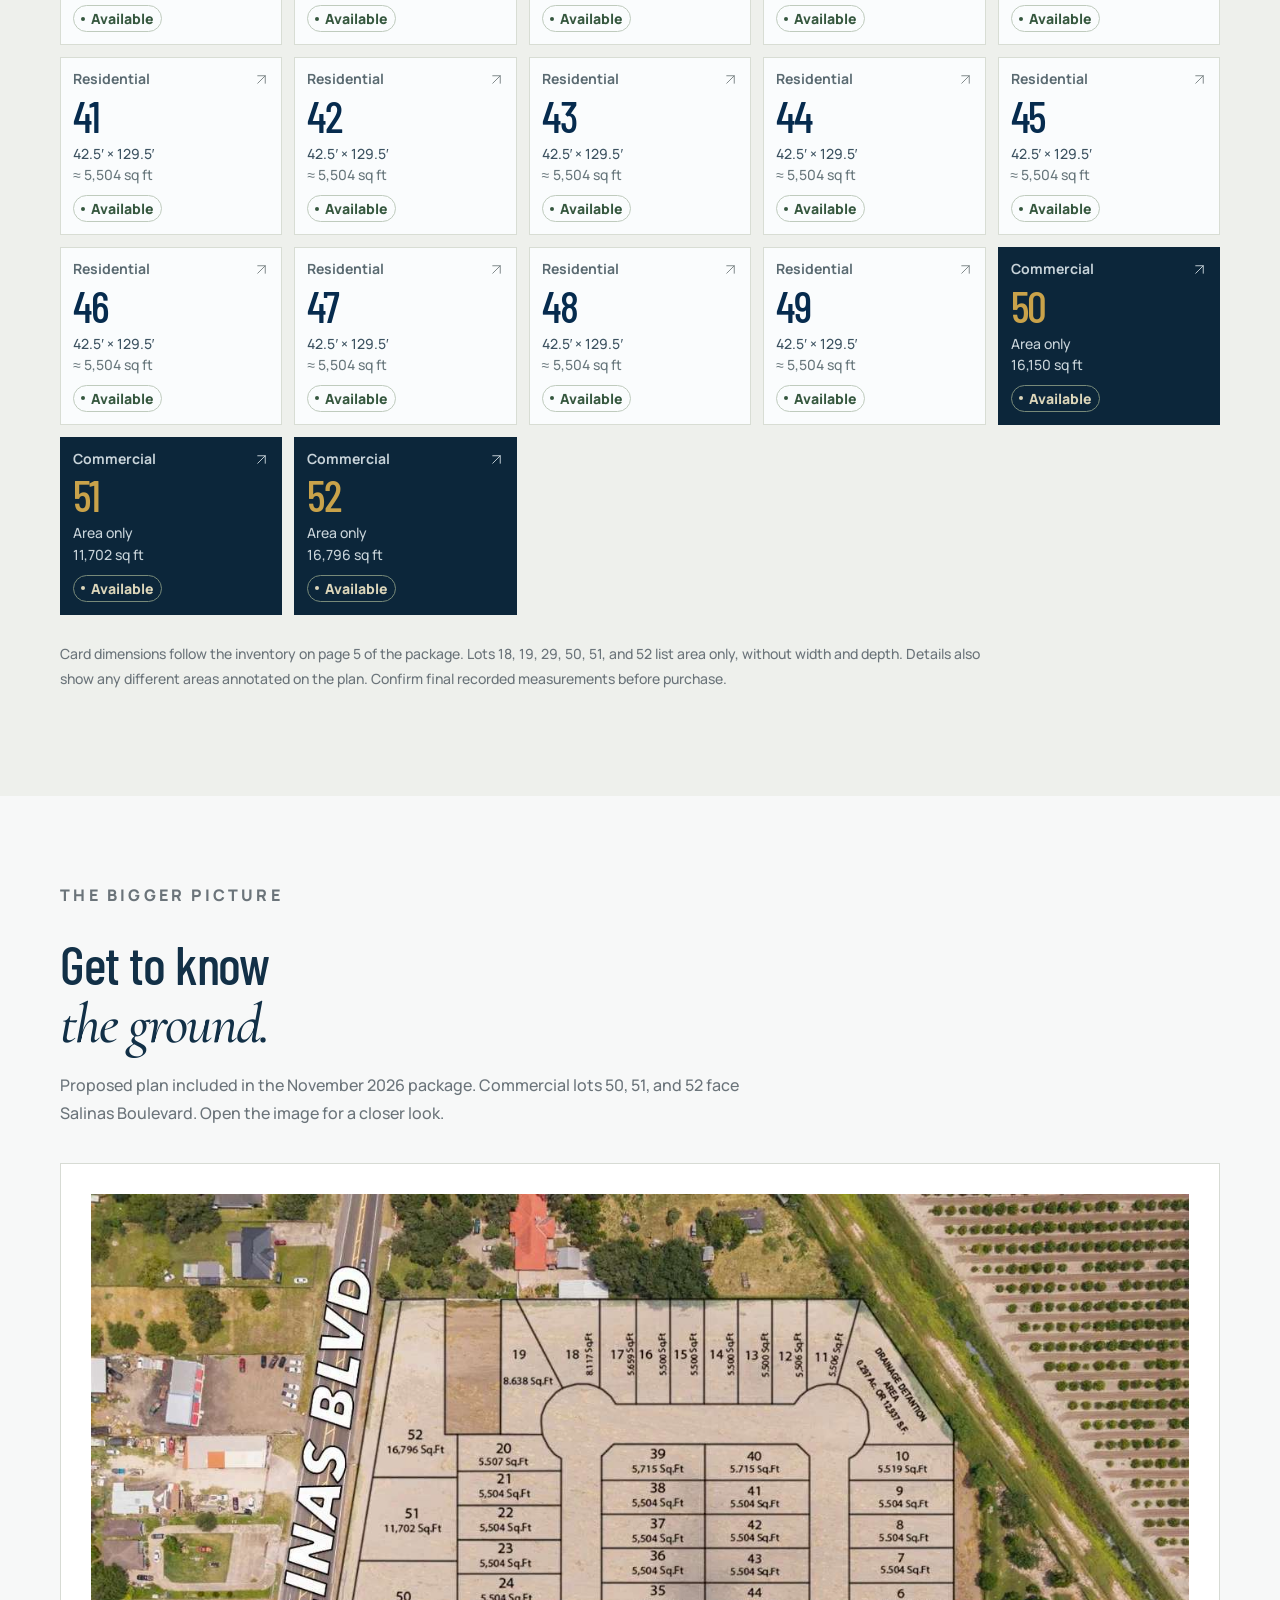
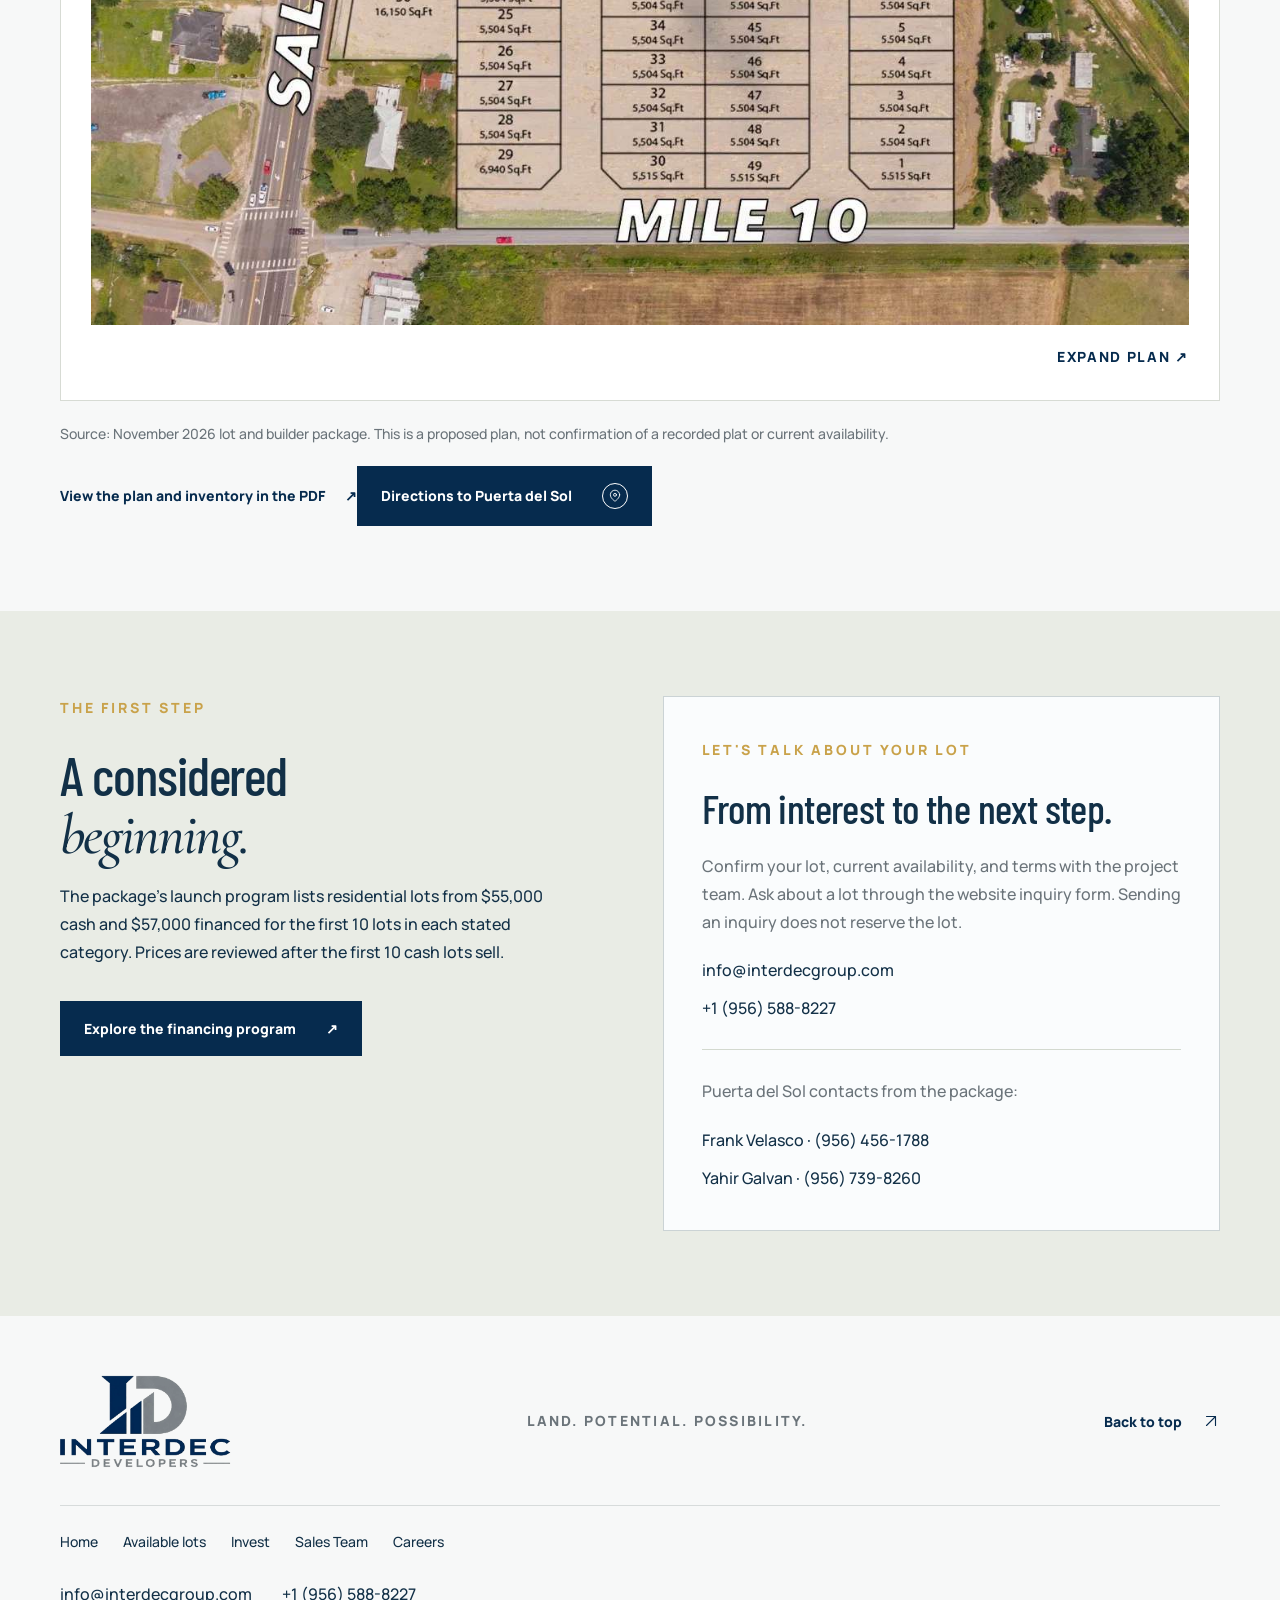
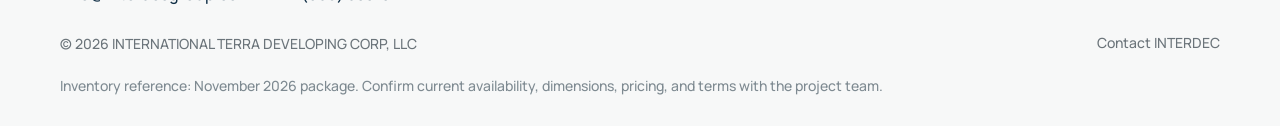
==== commit 811df8bb: "Add dedicated sales team and prominent project directions" ====
--- a/available-lots.html
+++ b/available-lots.html
@@ -1,17 +1,17 @@
 <!doctype html>
-<html lang="en"><head><meta charset="utf-8"><meta name="viewport" content="width=device-width, initial-scale=1"><meta name="theme-color" content="#0c1b29"><title>Available Lots | Puerta del Sol — INTERDEC</title><meta name="description" content="Explore the Puerta del Sol lot inventory in Donna, Texas: 49 residential and 3 commercial lots, with availability from the November 2026 package."><link rel="icon" href="assets/favicon.svg" type="image/svg+xml"><link rel="preload" href="assets/images/lots-hero-cinematic.webp" as="image" fetchpriority="high"><link rel="stylesheet" href="styles.css?v=20261118-web3forms"><link rel="stylesheet" href="design.css"><link rel="stylesheet" href="pages.css?v=20261118-motion"><link rel="stylesheet" href="lots.css"><script src="content.js?v=20261118-web3forms" defer></script><script src="pages.js?v=20261118-web3forms" defer></script><script src="lots.js?v=20261118-web3forms" defer></script><script src="forms.js?v=20261118-web3forms" defer></script><script src="effects.js?v=20261118-motion" defer></script></head>
-<body class="subpage lots-page" id="top"><a class="skip-link" href="#main" data-es="Ir al contenido">Skip to content</a><header class="site-header" id="site-header"><a class="brand" href="index.html" aria-label="INTERDEC Developers — home"><img src="assets/images/package/interdec-white-logo.png" width="1103" height="594" alt="INTERDEC Developers"></a><nav class="desktop-nav" aria-label="Main navigation"><a href="index.html" data-es="Inicio">Home</a><a href="available-lots.html" aria-current="page" data-es="Lotes disponibles">Available lots</a><a href="invest.html" data-es="Invertir">Invest</a><a href="careers.html" data-es="Empleos">Careers</a></nav><div class="header-actions"><button class="language-toggle" type="button" aria-label="Switch to Spanish"><span class="language-en active">EN</span><span class="language-divider">/</span><span class="language-es">ES</span></button><a class="button button-navy header-cta" href="index.html#contact"><span data-es="Hablemos">Let's talk</span><svg class="icon" viewBox="0 0 24 24" aria-hidden="true"><path d="M6 18 18 6M6 6h12v12"/></svg></a><button class="menu-toggle" type="button" aria-expanded="false" aria-controls="mobile-nav" aria-label="Open navigation"><span></span><span></span></button></div></header><nav class="mobile-nav" id="mobile-nav" aria-label="Mobile navigation" hidden>
+<html lang="en"><head><meta charset="utf-8"><meta name="viewport" content="width=device-width, initial-scale=1"><meta name="theme-color" content="#0c1b29"><title>Available Lots | Puerta del Sol — INTERDEC</title><meta name="description" content="Explore the Puerta del Sol lot inventory in Donna, Texas: 49 residential and 3 commercial lots, with availability from the November 2026 package."><link rel="icon" href="assets/favicon.svg" type="image/svg+xml"><link rel="preload" href="assets/images/lots-hero-cinematic.webp" as="image" fetchpriority="high"><link rel="stylesheet" href="styles.css?v=20261118-web3forms"><link rel="stylesheet" href="design.css?v=20261118-team"><link rel="stylesheet" href="pages.css?v=20261118-team"><link rel="stylesheet" href="lots.css"><script src="content.js?v=20261118-team" defer></script><script src="pages.js?v=20261118-team" defer></script><script src="lots.js?v=20261118-web3forms" defer></script><script src="forms.js?v=20261118-web3forms" defer></script><script src="effects.js?v=20261118-team" defer></script></head>
+<body class="subpage lots-page" id="top"><a class="skip-link" href="#main" data-es="Ir al contenido">Skip to content</a><header class="site-header" id="site-header"><a class="brand" href="index.html" aria-label="INTERDEC Developers — home"><img src="assets/images/package/interdec-white-logo.png" width="1103" height="594" alt="INTERDEC Developers"></a><nav class="desktop-nav" aria-label="Main navigation"><a href="index.html" data-es="Inicio">Home</a><a href="available-lots.html" aria-current="page" data-es="Lotes disponibles">Available lots</a><a href="invest.html" data-es="Invertir">Invest</a><a href="sales-team.html" data-es="Equipo de Ventas">Sales Team</a><a href="careers.html" data-es="Empleos">Careers</a></nav><div class="header-actions"><button class="language-toggle" type="button" aria-label="Switch to Spanish"><span class="language-en active">EN</span><span class="language-divider">/</span><span class="language-es">ES</span></button><a class="button button-navy header-cta" href="index.html#contact"><span data-es="Hablemos">Let's talk</span><svg class="icon" viewBox="0 0 24 24" aria-hidden="true"><path d="M6 18 18 6M6 6h12v12"/></svg></a><button class="menu-toggle" type="button" aria-expanded="false" aria-controls="mobile-nav" aria-label="Open navigation"><span></span><span></span></button></div></header><nav class="mobile-nav" id="mobile-nav" aria-label="Mobile navigation" hidden>
     <a href="index.html"><span data-es="Inicio">Home</span></a>
     <a href="index.html#projects"><span data-es="Proyectos">Projects</span></a>
     <a href="index.html#approach"><span data-es="Nuestro proceso">Our approach</span></a>
     <a href="index.html#company"><span data-es="Nosotros">The company</span></a>
     <a href="available-lots.html" aria-current="page"><span data-es="Lotes disponibles">Available lots</span></a>
     <a href="invest.html"><span data-es="Invierte">Invest</span></a>
-    <a href="careers.html"><span data-es="Empleo">Careers</span></a>
+    <a href="sales-team.html"><span data-es="Equipo de Ventas">Sales Team</span></a><a href="careers.html"><span data-es="Empleo">Careers</span></a>
     <a href="index.html#contact"><span data-es="Contacto">Get in touch</span></a>
     <span class="eyebrow">LAND. POTENTIAL. POSSIBILITY.</span>
   </nav><main id="main" class="page-main">
-<section class="page-hero lots-hero"><div class="page-hero-inner"><p class="page-kicker" data-es="LOTES DISPONIBLES / PUERTA DEL SOL">AVAILABLE LOTS / PUERTA DEL SOL</p><h1 class="page-title"><span data-es="Un lugar para">A place for</span><br><em data-es="lo que viene.">what's next.</em></h1><p class="page-lead" data-es="49 lotes residenciales. 3 lotes comerciales. Explora el inventario de Puerta del Sol en Donna, Texas, y encuentra por dónde empezar.">49 residential lots. 3 commercial lots. Explore the Puerta del Sol inventory in Donna, Texas, and find your starting point.</p><div class="page-actions"><a class="button button-white" href="#inventory"><span data-es="Explorar los lotes">Explore the lots</span><span aria-hidden="true">↓</span></a><a class="text-link light" href="assets/documents/puerta-del-sol-lot-package-nov-2026.pdf" target="_blank" rel="noopener"><span data-es="Ver el paquete completo (PDF)">View the complete package (PDF)</span><span aria-hidden="true">↗</span></a></div><p class="lots-snapshot" data-es="INVENTARIO DE REFERENCIA · NOVIEMBRE DE 2026 · NO ES DISPONIBILIDAD EN TIEMPO REAL">INVENTORY SNAPSHOT · NOVEMBER 2026 · NOT LIVE AVAILABILITY</p></div><div class="lots-hero-art" aria-hidden="true"><span>49</span><span>+ 03</span></div></section>
+<section class="page-hero lots-hero"><div class="page-hero-inner"><p class="page-kicker" data-es="LOTES DISPONIBLES / PUERTA DEL SOL">AVAILABLE LOTS / PUERTA DEL SOL</p><h1 class="page-title"><span data-es="Un lugar para">A place for</span><br><em data-es="lo que viene.">what's next.</em></h1><p class="page-lead" data-es="49 lotes residenciales. 3 lotes comerciales. Explora el inventario de Puerta del Sol en Donna, Texas, y encuentra por dónde empezar.">49 residential lots. 3 commercial lots. Explore the Puerta del Sol inventory in Donna, Texas, and find your starting point.</p><div class="page-actions"><a class="button button-white" href="#inventory"><span data-es="Explorar los lotes">Explore the lots</span><span aria-hidden="true">↓</span></a><a class="text-link light" href="assets/documents/puerta-del-sol-lot-package-nov-2026.pdf" target="_blank" rel="noopener"><span data-es="Ver el paquete completo (PDF)">View the complete package (PDF)</span><span aria-hidden="true">↗</span></a><a class="text-link" data-project-map href="https://maps.app.goo.gl/81aUoBMNfsy8Tv879?g_st=it" target="_blank" rel="noopener noreferrer"><span data-es="Ubica Puerta del Sol en Google Maps">Find Puerta del Sol on Google Maps</span><svg class="icon" viewBox="0 0 24 24" aria-hidden="true"><path d="M20 10c0 6-8 11-8 11S4 16 4 10a8 8 0 1 1 16 0Z"/><circle cx="12" cy="10" r="2.5"/></svg></a></div><p class="lots-snapshot" data-es="INVENTARIO DE REFERENCIA · NOVIEMBRE DE 2026 · NO ES DISPONIBILIDAD EN TIEMPO REAL">INVENTORY SNAPSHOT · NOVEMBER 2026 · NOT LIVE AVAILABILITY</p></div><div class="lots-hero-art" aria-hidden="true"><span>49</span><span>+ 03</span></div></section>
 <section class="page-section lots-overview" aria-labelledby="lots-overview-title"><div class="page-section-heading"><p class="page-kicker" data-es="EL SIGUIENTE CAPÍTULO, LOTE POR LOTE">THE NEXT CHAPTER, LOT BY LOT</p><h2 id="lots-overview-title" class="display-title"><span data-es="Espacio para construir.">Room to build.</span><br><em data-es="Posibilidad para crecer.">Possibility to grow.</em></h2><p data-es="El paquete del proyecto reporta 40 de 49 lotes residenciales disponibles y los tres lotes comerciales disponibles. Los lotes residenciales 18 al 26 aparecen apartados.">The project package reports 40 of 49 residential lots available, plus all three commercial lots. Residential lots 18 through 26 are marked reserved.</p></div><div class="stat-grid lots-stats"><div class="stat-card"><span class="stat-value">40</span><span class="stat-label" data-es="RESIDENCIALES DISPONIBLES">RESIDENTIAL AVAILABLE</span></div><div class="stat-card"><span class="stat-value">9</span><span class="stat-label" data-es="RESIDENCIALES APARTADOS">RESIDENTIAL RESERVED</span></div><div class="stat-card"><span class="stat-value">3</span><span class="stat-label" data-es="COMERCIALES DISPONIBLES">COMMERCIAL AVAILABLE</span></div></div></section>
 <section class="page-section lots-browser" id="inventory" aria-labelledby="inventory-title"><div class="lots-browser-heading"><div><p class="page-kicker" data-es="ENCUENTRA TU LOTE">FIND YOUR LOT</p><h2 class="display-title" id="inventory-title" data-es="Explora el inventario.">Explore the inventory.</h2></div><p class="source-note" data-es="Selecciona un lote para ver sus detalles. El listado está ordenado por número; no representa la ubicación física de los lotes.">Select a lot for its details. This listing is ordered by number; it does not represent parcel locations.</p></div><form class="lots-filters" id="lot-filters" aria-label="Filter lots"><div><label for="lot-type" data-es="TIPO DE LOTE">LOT TYPE</label><select id="lot-type"><option value="all" data-es="Todos los tipos">All types</option><option value="residential" data-es="Residencial">Residential</option><option value="commercial" data-es="Comercial">Commercial</option></select></div><div><label for="lot-status" data-es="ESTATUS EN EL PAQUETE">PACKAGE STATUS</label><select id="lot-status"><option value="all" data-es="Todos los estatus">All statuses</option><option value="available" data-es="Disponible">Available</option><option value="reserved" data-es="Apartado">Reserved</option></select></div><div><label for="lot-search" data-es="NÚMERO DE LOTE">LOT NUMBER</label><input id="lot-search" type="search" inputmode="numeric" autocomplete="off" placeholder="e.g. 29" data-placeholder-es="p. ej. 29"></div><button type="reset" id="lot-reset" class="lots-reset" data-es="Restablecer filtros">Reset filters</button></form><p id="lot-results" class="lots-results" role="status" aria-live="polite" data-es="52 lotes de 52">52 of 52 lots</p><ol class="lots-grid" id="lots-grid"><li class="lots-item"><button class="lot-card" type="button" data-lot="1" data-width="42.5" data-depth="129.5" data-kind="residential" data-status="available" data-area="5504" data-plan-area="5515" aria-haspopup="dialog" aria-label="Lot 1, residential, available"><span class="lot-card-top"><span class="lot-card-kind" data-es="Residencial">Residential</span><svg class="icon lot-card-arrow" viewBox="0 0 24 24" aria-hidden="true"><path d="M6 18 18 6M6 6h12v12"/></svg></span><strong>1</strong><span class="lot-card-dimensions" data-es="42.5 × 129.5 pies">42.5′ × 129.5′</span><span class="lot-card-area">≈ 5,504 <span data-es="pies²">sq ft</span></span><span class="lot-status available" data-es="Disponible">Available</span></button></li>
 <li class="lots-item"><button class="lot-card" type="button" data-lot="2" data-width="42.5" data-depth="129.5" data-kind="residential" data-status="available" data-area="5504" data-plan-area="" aria-haspopup="dialog" aria-label="Lot 2, residential, available"><span class="lot-card-top"><span class="lot-card-kind" data-es="Residencial">Residential</span><svg class="icon lot-card-arrow" viewBox="0 0 24 24" aria-hidden="true"><path d="M6 18 18 6M6 6h12v12"/></svg></span><strong>2</strong><span class="lot-card-dimensions" data-es="42.5 × 129.5 pies">42.5′ × 129.5′</span><span class="lot-card-area">≈ 5,504 <span data-es="pies²">sq ft</span></span><span class="lot-status available" data-es="Disponible">Available</span></button></li>
@@ -65,8 +65,8 @@
 <li class="lots-item"><button class="lot-card" type="button" data-lot="50" data-kind="commercial" data-status="available" data-area="16150" data-plan-area="" aria-haspopup="dialog" aria-label="Lot 50, commercial, available"><span class="lot-card-top"><span class="lot-card-kind" data-es="Comercial">Commercial</span><svg class="icon lot-card-arrow" viewBox="0 0 24 24" aria-hidden="true"><path d="M6 18 18 6M6 6h12v12"/></svg></span><strong>50</strong><span class="lot-card-dimensions" data-es="Solo superficie">Area only</span><span class="lot-card-area">16,150 <span data-es="pies²">sq ft</span></span><span class="lot-status available" data-es="Disponible">Available</span></button></li>
 <li class="lots-item"><button class="lot-card" type="button" data-lot="51" data-kind="commercial" data-status="available" data-area="11702" data-plan-area="" aria-haspopup="dialog" aria-label="Lot 51, commercial, available"><span class="lot-card-top"><span class="lot-card-kind" data-es="Comercial">Commercial</span><svg class="icon lot-card-arrow" viewBox="0 0 24 24" aria-hidden="true"><path d="M6 18 18 6M6 6h12v12"/></svg></span><strong>51</strong><span class="lot-card-dimensions" data-es="Solo superficie">Area only</span><span class="lot-card-area">11,702 <span data-es="pies²">sq ft</span></span><span class="lot-status available" data-es="Disponible">Available</span></button></li>
 <li class="lots-item"><button class="lot-card" type="button" data-lot="52" data-kind="commercial" data-status="available" data-area="16796" data-plan-area="" aria-haspopup="dialog" aria-label="Lot 52, commercial, available"><span class="lot-card-top"><span class="lot-card-kind" data-es="Comercial">Commercial</span><svg class="icon lot-card-arrow" viewBox="0 0 24 24" aria-hidden="true"><path d="M6 18 18 6M6 6h12v12"/></svg></span><strong>52</strong><span class="lot-card-dimensions" data-es="Solo superficie">Area only</span><span class="lot-card-area">16,796 <span data-es="pies²">sq ft</span></span><span class="lot-status available" data-es="Disponible">Available</span></button></li></ol><p class="lots-empty" id="lots-empty" hidden data-es="No hay lotes que coincidan. Prueba con otro número o restablece los filtros.">No matching lots. Try another number or reset the filters.</p><noscript><p class="source-note">Filters and lot details require JavaScript. The available lots are listed above; open the PDF for the full inventory and reserved lots.</p></noscript><p class="source-note" data-es="Las dimensiones de las tarjetas corresponden al inventario de la página 5 del paquete. Los lotes 18, 19, 29, 50, 51 y 52 solo incluyen superficie, sin medidas de frente y fondo. Los detalles muestran también las superficies distintas anotadas en el plano. Confirma las medidas finales registradas antes de comprar.">Card dimensions follow the inventory on page 5 of the package. Lots 18, 19, 29, 50, 51, and 52 list area only, without width and depth. Details also show any different areas annotated on the plan. Confirm final recorded measurements before purchase.</p></section>
-<section class="page-section lots-plan" aria-labelledby="plan-title"><div class="page-section-heading"><p class="page-kicker" data-es="EL PANORAMA COMPLETO">THE BIGGER PICTURE</p><h2 id="plan-title" class="display-title"><span data-es="Conoce el">Get to know</span><br><em data-es="terreno.">the ground.</em></h2><p data-es="Plano propuesto incluido en el paquete de noviembre de 2026. Los lotes comerciales 50, 51 y 52 tienen frente a Salinas Boulevard. Abre la imagen para ampliarla.">Proposed plan included in the November 2026 package. Commercial lots 50, 51, and 52 face Salinas Boulevard. Open the image for a closer look.</p></div><a class="lots-plan-image" href="assets/images/package/puerta-del-sol-site-plan.jpeg" target="_blank" rel="noopener"><span class="photo-effect-frame" data-effect-visual><img src="assets/images/package/puerta-del-sol-site-plan.jpeg" alt="Proposed Puerta del Sol plan from the November 2026 package, showing residential lots 1–49 and commercial lots 50–52" loading="lazy"></span><span data-es="AMPLIAR EL PLANO ↗">EXPAND PLAN ↗</span></a><p class="source-note" data-es="Fuente: paquete de lotes y constructores de noviembre de 2026. La imagen es un plano propuesto, no una confirmación de un plano registrado ni de disponibilidad actual.">Source: November 2026 lot and builder package. This is a proposed plan, not confirmation of a recorded plat or current availability.</p><a class="text-link" href="assets/documents/puerta-del-sol-lot-package-nov-2026.pdf#page=4" target="_blank" rel="noopener"><span data-es="Ver el plano y el inventario en el PDF">View the plan and inventory in the PDF</span><span aria-hidden="true">↗</span></a></section>
-<section class="page-section lots-pricing" aria-labelledby="pricing-title"><div class="page-grid"><div><p class="page-kicker" data-es="EL PRIMER PASO">THE FIRST STEP</p><h2 id="pricing-title" class="display-title"><span data-es="Un comienzo">A considered</span><br><em data-es="bien pensado.">beginning.</em></h2><p data-es="El programa de lanzamiento del paquete ofrece lotes residenciales desde $55,000 al contado y $57,000 financiados para los primeros 10 lotes de cada categoría indicada. Los precios se revisarán tras vender los primeros 10 lotes al contado.">The package's launch program lists residential lots from $55,000 cash and $57,000 financed for the first 10 lots in each stated category. Prices are reviewed after the first 10 cash lots sell.</p><a class="button button-navy" href="invest.html"><span data-es="Conoce el programa de financiamiento">Explore the financing program</span><span aria-hidden="true">↗</span></a></div><div class="page-card lots-contact-card"><span class="page-kicker" data-es="HABLEMOS DE TU LOTE">LET'S TALK ABOUT YOUR LOT</span><h3 data-es="Del interés al siguiente paso.">From interest to the next step.</h3><p data-es="Confirma el lote, su disponibilidad actual y las condiciones con el equipo del proyecto. Consulta un lote mediante el formulario del sitio. Enviar una consulta no aparta el lote.">Confirm your lot, current availability, and terms with the project team. Ask about a lot through the website inquiry form. Sending an inquiry does not reserve the lot.</p><a data-company-email href="mailto:info@interdecgroup.com">info@interdecgroup.com</a><a data-company-phone href="tel:+528114145035">+52 81 1414 5035</a><span class="lots-contact-divider"></span><p class="source-note" data-es="Contactos de Puerta del Sol del paquete:">Puerta del Sol contacts from the package:</p><a href="tel:+19564561788">Frank Velasco · (956) 456-1788</a><a href="tel:+19567398260">Yahir Galvan · (956) 739-8260</a></div></div></section>
-</main><footer class="site-footer"><div class="footer-top"><a href="index.html" class="footer-brand"><img src="assets/images/package/interdec-logo.png" width="1103" height="594" alt="INTERDEC Developers" loading="lazy"></a><p data-es="TERRENOS. POTENCIAL. POSIBILIDADES.">LAND. POTENTIAL. POSSIBILITY.</p><a class="text-link" href="#top"><span data-es="Volver arriba">Back to top</span><svg class="icon" viewBox="0 0 24 24" aria-hidden="true"><path d="M6 18 18 6M6 6h12v12"/></svg></a></div><nav class="page-footer-links" aria-label="Footer navigation"><a href="index.html"><span data-es="Inicio">Home</span></a><a href="available-lots.html" aria-current="page"><span data-es="Lotes disponibles">Available lots</span></a><a href="invest.html"><span data-es="Invertir">Invest</span></a><a href="careers.html"><span data-es="Empleos">Careers</span></a></nav><div class="page-footer-contact"><a data-company-email href="mailto:info@interdecgroup.com">info@interdecgroup.com</a><a data-company-phone href="tel:+528114145035">+52 81 1414 5035</a></div><div class="footer-bottom"><p>© 2026 INTERNATIONAL TERRA DEVELOPING CORP, LLC</p><a href="index.html#contact"><span data-es="Contactar a INTERDEC">Contact INTERDEC</span></a></div><p class="footer-disclaimer" data-es="Inventario de referencia: paquete de noviembre de 2026. Confirma la disponibilidad, superficies, precios y condiciones actuales con el equipo del proyecto.">Inventory reference: November 2026 package. Confirm current availability, dimensions, pricing, and terms with the project team.</p></footer>
+<section class="page-section lots-plan" aria-labelledby="plan-title"><div class="page-section-heading"><p class="page-kicker" data-es="EL PANORAMA COMPLETO">THE BIGGER PICTURE</p><h2 id="plan-title" class="display-title"><span data-es="Conoce el">Get to know</span><br><em data-es="terreno.">the ground.</em></h2><p data-es="Plano propuesto incluido en el paquete de noviembre de 2026. Los lotes comerciales 50, 51 y 52 tienen frente a Salinas Boulevard. Abre la imagen para ampliarla.">Proposed plan included in the November 2026 package. Commercial lots 50, 51, and 52 face Salinas Boulevard. Open the image for a closer look.</p></div><a class="lots-plan-image" href="assets/images/package/puerta-del-sol-site-plan.jpeg" target="_blank" rel="noopener"><span class="photo-effect-frame" data-effect-visual><img src="assets/images/package/puerta-del-sol-site-plan.jpeg" alt="Proposed Puerta del Sol plan from the November 2026 package, showing residential lots 1–49 and commercial lots 50–52" loading="lazy"></span><span data-es="AMPLIAR EL PLANO ↗">EXPAND PLAN ↗</span></a><p class="source-note" data-es="Fuente: paquete de lotes y constructores de noviembre de 2026. La imagen es un plano propuesto, no una confirmación de un plano registrado ni de disponibilidad actual.">Source: November 2026 lot and builder package. This is a proposed plan, not confirmation of a recorded plat or current availability.</p><a class="text-link" href="assets/documents/puerta-del-sol-lot-package-nov-2026.pdf#page=4" target="_blank" rel="noopener"><span data-es="Ver el plano y el inventario en el PDF">View the plan and inventory in the PDF</span><span aria-hidden="true">↗</span></a><a class="button button-navy" data-project-map href="https://maps.app.goo.gl/81aUoBMNfsy8Tv879?g_st=it" target="_blank" rel="noopener noreferrer"><span data-es="Cómo llegar a Puerta del Sol">Directions to Puerta del Sol</span><svg class="icon" viewBox="0 0 24 24" aria-hidden="true"><path d="M20 10c0 6-8 11-8 11S4 16 4 10a8 8 0 1 1 16 0Z"/><circle cx="12" cy="10" r="2.5"/></svg></a></section>
+<section class="page-section lots-pricing" aria-labelledby="pricing-title"><div class="page-grid"><div><p class="page-kicker" data-es="EL PRIMER PASO">THE FIRST STEP</p><h2 id="pricing-title" class="display-title"><span data-es="Un comienzo">A considered</span><br><em data-es="bien pensado.">beginning.</em></h2><p data-es="El programa de lanzamiento del paquete ofrece lotes residenciales desde $55,000 al contado y $57,000 financiados para los primeros 10 lotes de cada categoría indicada. Los precios se revisarán tras vender los primeros 10 lotes al contado.">The package's launch program lists residential lots from $55,000 cash and $57,000 financed for the first 10 lots in each stated category. Prices are reviewed after the first 10 cash lots sell.</p><a class="button button-navy" href="invest.html"><span data-es="Conoce el programa de financiamiento">Explore the financing program</span><span aria-hidden="true">↗</span></a></div><div class="page-card lots-contact-card"><span class="page-kicker" data-es="HABLEMOS DE TU LOTE">LET'S TALK ABOUT YOUR LOT</span><h3 data-es="Del interés al siguiente paso.">From interest to the next step.</h3><p data-es="Confirma el lote, su disponibilidad actual y las condiciones con el equipo del proyecto. Consulta un lote mediante el formulario del sitio. Enviar una consulta no aparta el lote.">Confirm your lot, current availability, and terms with the project team. Ask about a lot through the website inquiry form. Sending an inquiry does not reserve the lot.</p><a data-company-email href="mailto:info@interdecgroup.com">info@interdecgroup.com</a><a data-company-phone href="tel:+19565888227">+1 (956) 588-8227</a><span class="lots-contact-divider"></span><p class="source-note" data-es="Contactos de Puerta del Sol del paquete:">Puerta del Sol contacts from the package:</p><a href="tel:+19564561788">Frank Velasco · (956) 456-1788</a><a href="tel:+19567398260">Yahir Galvan · (956) 739-8260</a></div></div></section>
+</main><footer class="site-footer"><div class="footer-top"><a href="index.html" class="footer-brand"><img src="assets/images/package/interdec-logo.png" width="1103" height="594" alt="INTERDEC Developers" loading="lazy"></a><p data-es="TERRENOS. POTENCIAL. POSIBILIDADES.">LAND. POTENTIAL. POSSIBILITY.</p><a class="text-link" href="#top"><span data-es="Volver arriba">Back to top</span><svg class="icon" viewBox="0 0 24 24" aria-hidden="true"><path d="M6 18 18 6M6 6h12v12"/></svg></a></div><nav class="page-footer-links" aria-label="Footer navigation"><a href="index.html"><span data-es="Inicio">Home</span></a><a href="available-lots.html" aria-current="page"><span data-es="Lotes disponibles">Available lots</span></a><a href="invest.html"><span data-es="Invertir">Invest</span></a><a href="sales-team.html"><span data-es="Equipo de Ventas">Sales Team</span></a><a href="careers.html"><span data-es="Empleos">Careers</span></a></nav><div class="page-footer-contact"><a data-company-email href="mailto:info@interdecgroup.com">info@interdecgroup.com</a><a data-company-phone href="tel:+19565888227">+1 (956) 588-8227</a></div><div class="footer-bottom"><p>© 2026 INTERNATIONAL TERRA DEVELOPING CORP, LLC</p><a href="index.html#contact"><span data-es="Contactar a INTERDEC">Contact INTERDEC</span></a></div><p class="footer-disclaimer" data-es="Inventario de referencia: paquete de noviembre de 2026. Confirma la disponibilidad, superficies, precios y condiciones actuales con el equipo del proyecto.">Inventory reference: November 2026 package. Confirm current availability, dimensions, pricing, and terms with the project team.</p></footer>
 <dialog class="modal lot-dialog" id="lot-dialog" aria-labelledby="lot-dialog-title"><button class="modal-close" id="lot-dialog-close" type="button" aria-label="Close lot details">×</button><span class="page-kicker" data-es="PUERTA DEL SOL / DONNA, TEXAS">PUERTA DEL SOL / DONNA, TEXAS</span><h2 id="lot-dialog-title">Lot</h2><span id="detail-status" class="lot-status"></span><dl class="lot-facts"><div><dt data-es="Tipo">Type</dt><dd id="detail-type"></dd></div><div><dt data-es="Dimensiones del paquete">Package dimensions</dt><dd id="detail-dimensions"></dd></div><div><dt data-es="Superficie del paquete">Package area</dt><dd id="detail-size"></dd></div><div id="detail-plan-row" hidden><dt data-es="Superficie en el plano">Area labeled on plan</dt><dd id="detail-plan-size"></dd></div><div><dt data-es="Precio">Pricing</dt><dd id="detail-price"></dd></div></dl><p id="lot-detail-note" class="source-note"></p><a id="lot-detail-inquiry" class="button button-navy" href="index.html#contact"><span data-es="Consultar este lote">Ask about this lot</span><span aria-hidden="true">↗</span></a><p class="source-note" data-es="Abre el formulario de consulta del sitio para este lote. Enviar una consulta no constituye una reservación.">Opens the website inquiry form for this lot. Sending an inquiry does not constitute a reservation.</p></dialog>
 </body></html>
--- a/design.css
+++ b/design.css
@@ -548,6 +548,27 @@
 .footer-page-nav { display: flex; gap: 28px; flex-wrap: wrap; padding-bottom: 35px; font-size: 14px; }
 .footer-page-nav a { border-bottom: 1px solid transparent; }
 .footer-page-nav a:hover { border-bottom-color: #a27b26; }
+
+/* The home page introduces the team; complete profiles have their own page. */
+.sales-team-intro { display: grid; grid-template-columns: minmax(0, 1.3fr) minmax(280px, .7fr); align-items: center; gap: 7vw; background: #eef1f3; padding-block: 75px; }
+.sales-team-intro .eyebrow { margin-bottom: 20px; color: #77602d; }
+.sales-team-intro .display-title { max-width: 900px; font-size: clamp(50px, 4.8vw, 76px); margin-bottom: 22px; }
+.sales-team-intro p { max-width: 760px; color: #5d707b; font-size: 18px; line-height: 1.85; }
+.team-intro-actions { display: flex; align-items: center; flex-wrap: wrap; gap: 16px 26px; margin-top: 28px; }
+.team-intro-actions .button { min-height: 56px; }
+.team-intro-actions .text-link { font-size: 16px; }
+.sales-team-intro .team-intro-actions { flex-direction: column; align-items: stretch; margin-top: 0; }
+@media (max-width: 900px) {
+  .sales-team-intro { grid-template-columns: minmax(0, 1fr); gap: 26px; }
+  .sales-team-intro .team-intro-actions { max-width: 600px; }
+}
+@media (max-width: 700px) {
+  .sales-team-intro { padding-block: 60px; }
+  .sales-team-intro .display-title { font-size: 52px; }
+  .sales-team-intro p { font-size: 17px; }
+  .team-intro-actions { align-items: stretch; gap: 14px; }
+  .team-intro-actions .button { width: 100%; }
+}
 @media (max-width: 1100px) {
   .desktop-nav { gap: 18px; margin-right: 24px; }
 
@@ -815,10 +836,12 @@
   .location-facts { grid-template-columns: minmax(0, 1fr); }
 }
 
-@media (max-width: 1100px) {
+@media (max-width: 1199px) {
   .site-header .desktop-nav, .site-header .header-cta { display: none; }
   .site-header .menu-toggle { display: block; }
   .site-header, .site-header.scrolled { height: 82px; }
+}
+@media (max-width: 1100px) {
   .hero { grid-template-columns: minmax(0, 1fr); gap: 32px; padding-top: 145px; }
   .hero-content { grid-column: 1; grid-row: 1; max-width: 850px; }
   .hero h1 { font-size: clamp(80px, 10.5vw, 112px); }
@@ -929,6 +952,7 @@
 .mobile-nav a:nth-child(6) { --menu-order: 5; }
 .mobile-nav a:nth-child(7) { --menu-order: 6; }
 .mobile-nav a:nth-child(8) { --menu-order: 7; }
+.mobile-nav a:nth-child(9) { --menu-order: 8; }
 @keyframes menuItemReveal {
   from { opacity: 0; transform: translateY(16px); filter: blur(3px); }
   to { opacity: 1; transform: none; filter: none; }
@@ -982,9 +1006,9 @@
 @media (max-height: 650px) and (max-width: 479px) {
   .mobile-nav { padding: 8px; }
   .mobile-nav a { min-height: 44px; padding-block: 8px; }
-  .mobile-nav > .eyebrow { padding-top: 10px; }
-}
-@media (max-height: 500px) and (min-width: 480px) and (max-width: 1100px) {
+  .mobile-nav > .eyebrow { display: none; }
+}
+@media (max-height: 650px) and (min-width: 480px) and (max-width: 1199px) {
   .site-header, .site-header.scrolled { height: 64px; padding-block: 5px; }
   .brand img { height: 54px; }
   .mobile-nav {
@@ -999,6 +1023,10 @@
   .mobile-nav a { min-height: 44px; padding: 8px 12px; font-size: 18px; }
   .mobile-nav > .eyebrow { grid-column: 1 / -1; margin-top: 4px; padding-top: 8px; }
 }
+@media (max-height: 350px) and (min-width: 480px) and (max-width: 1199px) {
+  .mobile-nav { padding: 6px; }
+  .mobile-nav > .eyebrow { display: none; }
+}
 
 /* Four matching groups keep the ribbon seamless as it drifts on its own. */
 .type-ribbon-track { transform: none; animation: ribbonDrift 80s linear infinite; will-change: transform; }
--- a/pages.css
+++ b/pages.css
@@ -162,7 +162,8 @@
 .lots-page .page-hero { --page-hero-image: url('assets/images/lots-hero-cinematic.webp'); --page-hero-position: 50% 52%; }
 .invest-page .page-hero { --page-hero-image: url('assets/images/invest-hero-sunset.webp'); --page-hero-position: 50% 54%; }
 .careers-page .page-hero { --page-hero-image: url('assets/images/careers-hero.webp'); --page-hero-position: 50% 45%; }
-.lots-page .page-hero, .invest-page .page-hero, .careers-page .page-hero {
+.sales-team-page .page-hero { --page-hero-image: url('assets/images/invest-hero-sunset.webp'); --page-hero-position: 50% 54%; }
+.lots-page .page-hero, .invest-page .page-hero, .careers-page .page-hero, .sales-team-page .page-hero {
   min-height: 760px;
   display: flex;
   align-items: center;
@@ -170,7 +171,7 @@
   padding-bottom: 80px;
   background: var(--deep);
 }
-.lots-page .page-hero::before, .invest-page .page-hero::before, .careers-page .page-hero::before {
+.lots-page .page-hero::before, .invest-page .page-hero::before, .careers-page .page-hero::before, .sales-team-page .page-hero::before {
   background-image: linear-gradient(90deg, #031c30f2 0%, #031c30da 27%, #031c3096 53%, #031c3020 100%),
                     linear-gradient(0deg, #031c30d9 0%, transparent 65%, #031c3040 100%),
                     var(--page-hero-image);
@@ -190,6 +191,19 @@
 .invest-page .stat-label { color: #edf3f6; }
 .careers-page .page-hero .page-title { max-width: 680px; }
 .careers-page .page-hero .page-lead { max-width: 540px; }
+.sales-team-page .page-hero .page-title { max-width: 1000px; font-size: clamp(64px, 7.8vw, 118px); }
+.sales-team-page .team-grid { grid-template-columns: repeat(4, minmax(0, 1fr)); gap: 22px; }
+.sales-team-page .team-card { display: flex; flex-direction: column; }
+.sales-team-page .team-card > div:not(.team-photo-empty) { display: flex; flex-direction: column; flex: 1; padding: 24px; }
+.sales-team-page .team-card > .team-photo-empty { display: block; width: 100%; aspect-ratio: 1; padding: 0; align-self: stretch; background: #e1e7eb; }
+.sales-team-page .team-card h3 { font-size: 30px; line-height: 1.15; }
+.sales-team-page .team-card .eyebrow { font-size: 14px; letter-spacing: .1em; }
+.sales-team-page .team-card a { margin-top: auto; font-size: 16px; }
+.sales-team-page .team-card a > span { font-family: Arial, sans-serif; }
+.sales-team-location .page-actions .text-link { color: var(--navy); }
+@media (max-width: 1199px) {
+  .sales-team-page .team-grid { grid-template-columns: repeat(2, minmax(0, 1fr)); }
+}
 
 /* White source artwork needs a dark ink treatment on the partner cards. */
 .partner-item img[src$="top-texas-title-logo.png"] { filter: brightness(0) saturate(100%); }
@@ -205,17 +219,17 @@
   object-position: center 68%;
 }
 @media (max-width: 1100px) {
-  .lots-page .page-hero, .invest-page .page-hero, .careers-page .page-hero { padding-top: 155px; }
+  .lots-page .page-hero, .invest-page .page-hero, .careers-page .page-hero, .sales-team-page .page-hero { padding-top: 155px; }
   .page-hero .page-title { max-width: 760px; }
   .careers-page .page-hero::before { background-position: 60% 45%; }
 }
 @media (max-width: 700px) {
-  .lots-page .page-hero, .invest-page .page-hero, .careers-page .page-hero {
+  .lots-page .page-hero, .invest-page .page-hero, .careers-page .page-hero, .sales-team-page .page-hero {
     min-height: 740px;
     padding-top: 135px;
     padding-bottom: 55px;
   }
-  .lots-page .page-hero::before, .invest-page .page-hero::before, .careers-page .page-hero::before {
+  .lots-page .page-hero::before, .invest-page .page-hero::before, .careers-page .page-hero::before, .sales-team-page .page-hero::before {
     background-image: linear-gradient(90deg, #031c30e8, #031c30a6 75%, #031c3080),
                       linear-gradient(0deg, #031c30eb 0%, transparent 75%),
                       var(--page-hero-image);
@@ -229,8 +243,10 @@
   .invest-page .stat-value { font-size: 42px; }
   .invest-page .stat-label { margin-top: 0; }
   .investment-visual img { aspect-ratio: 1.35 / 1; object-position: center 70%; }
-}
-@media (max-height: 500px) and (min-width: 480px) and (max-width: 1100px) {
+  .sales-team-page .page-hero .page-title { font-size: clamp(56px, 12.5vw, 86px); }
+  .sales-team-page .team-grid { grid-template-columns: minmax(0, 1fr); }
+}
+@media (max-height: 650px) and (min-width: 480px) and (max-width: 1199px) {
   .subpage .site-header, .subpage .site-header.scrolled { height: 64px; padding-block: 5px; }
 }
 
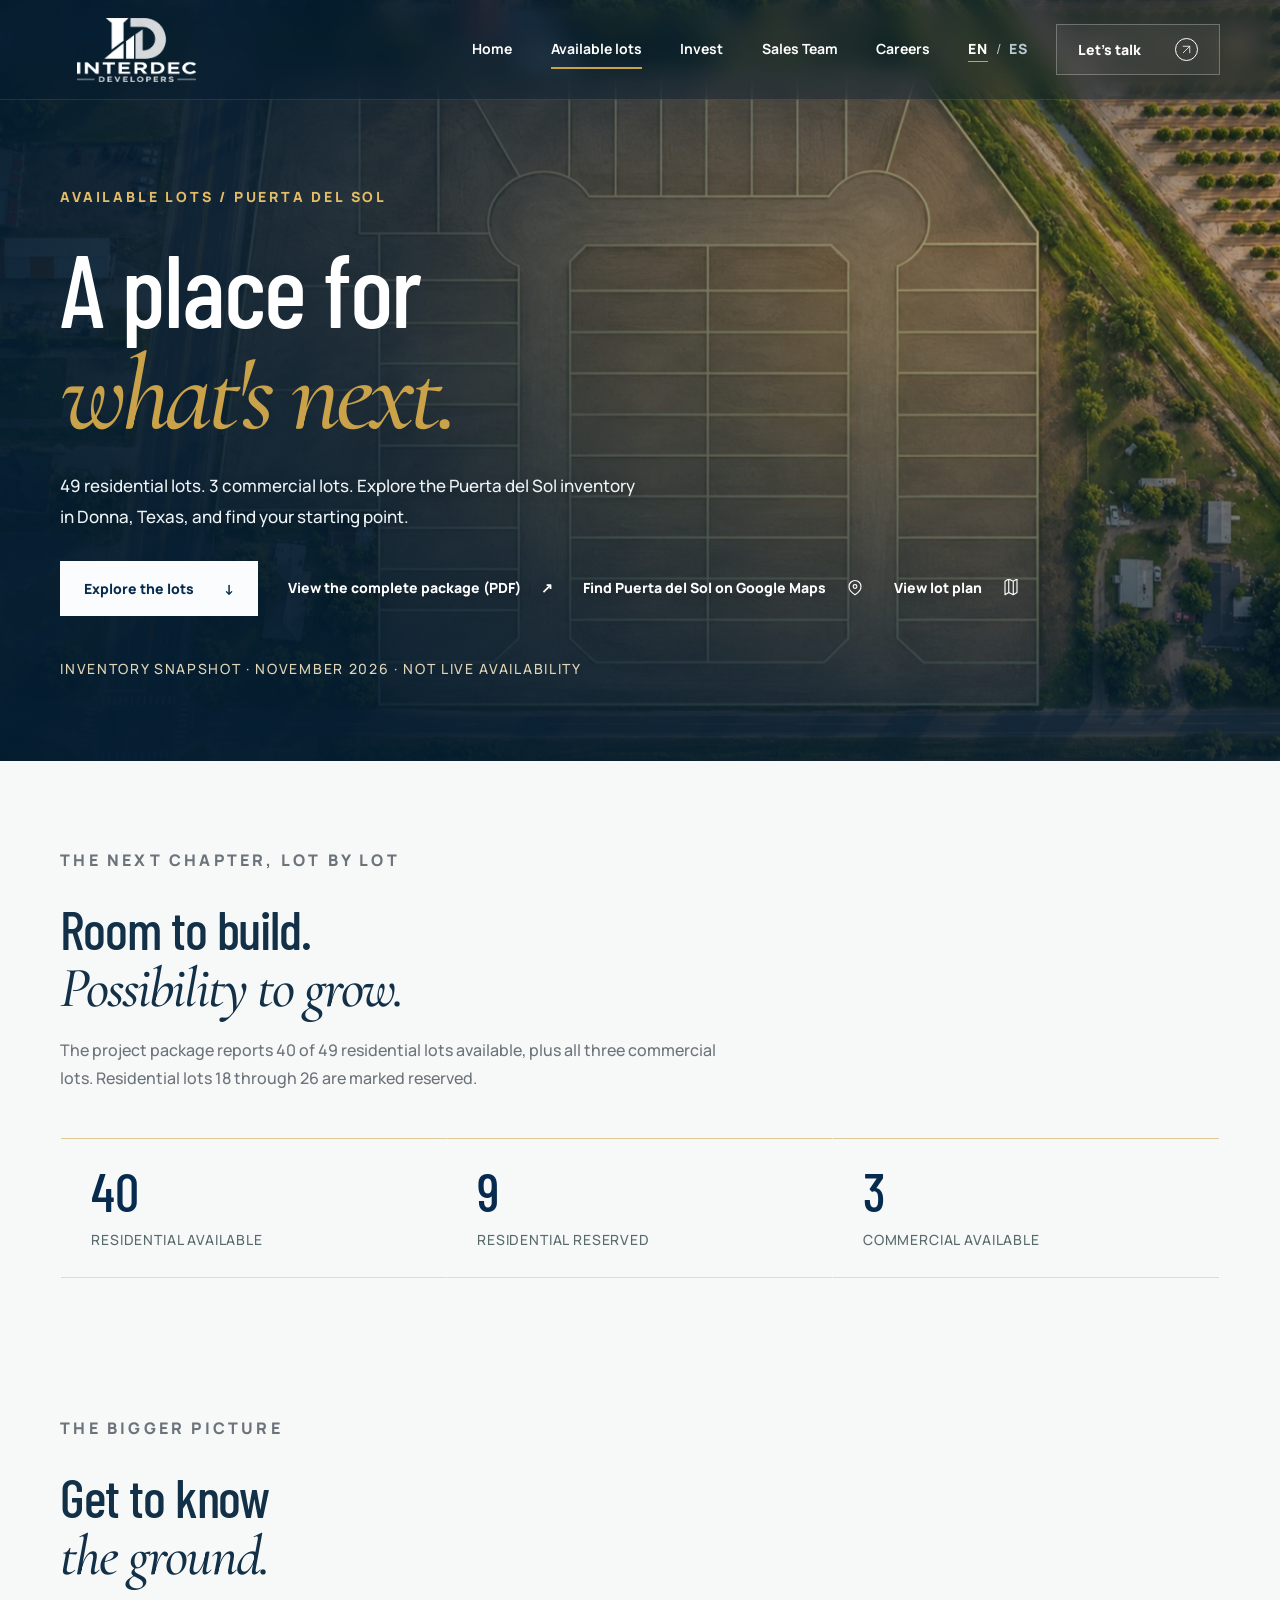
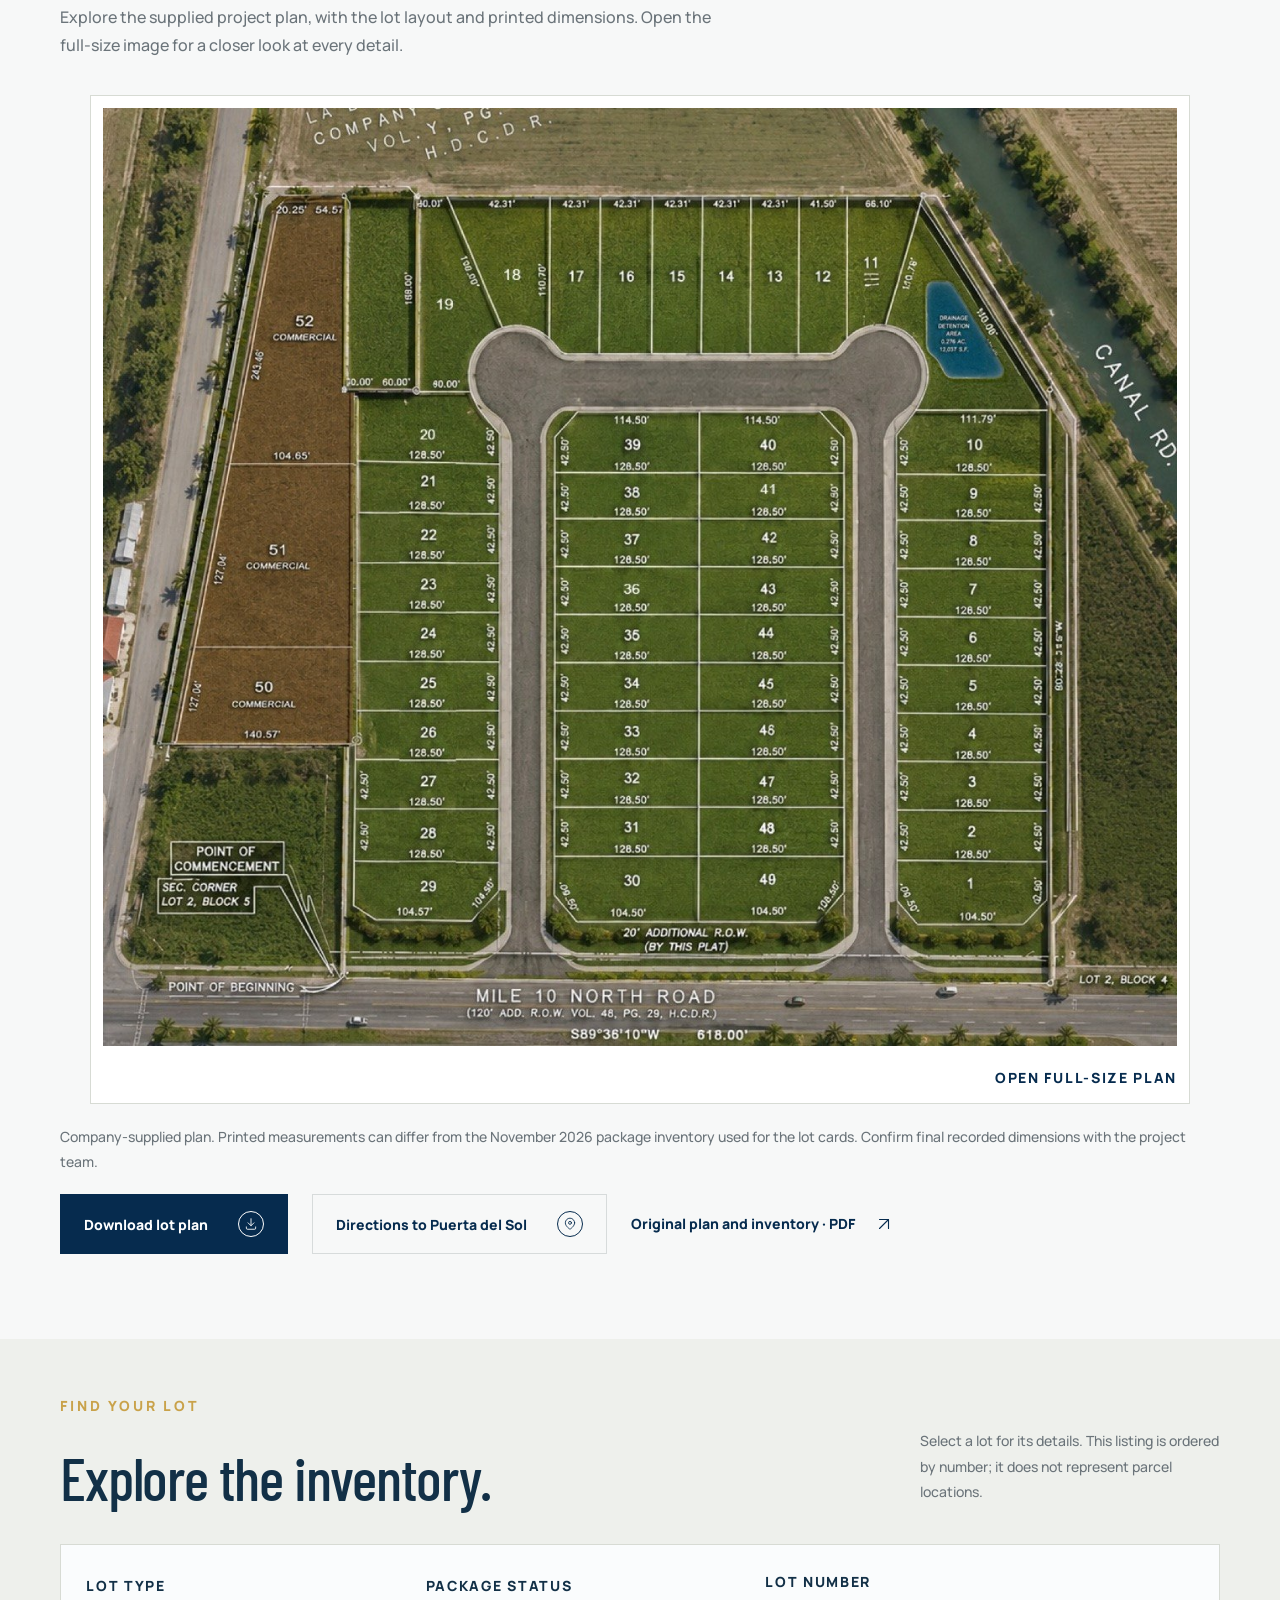
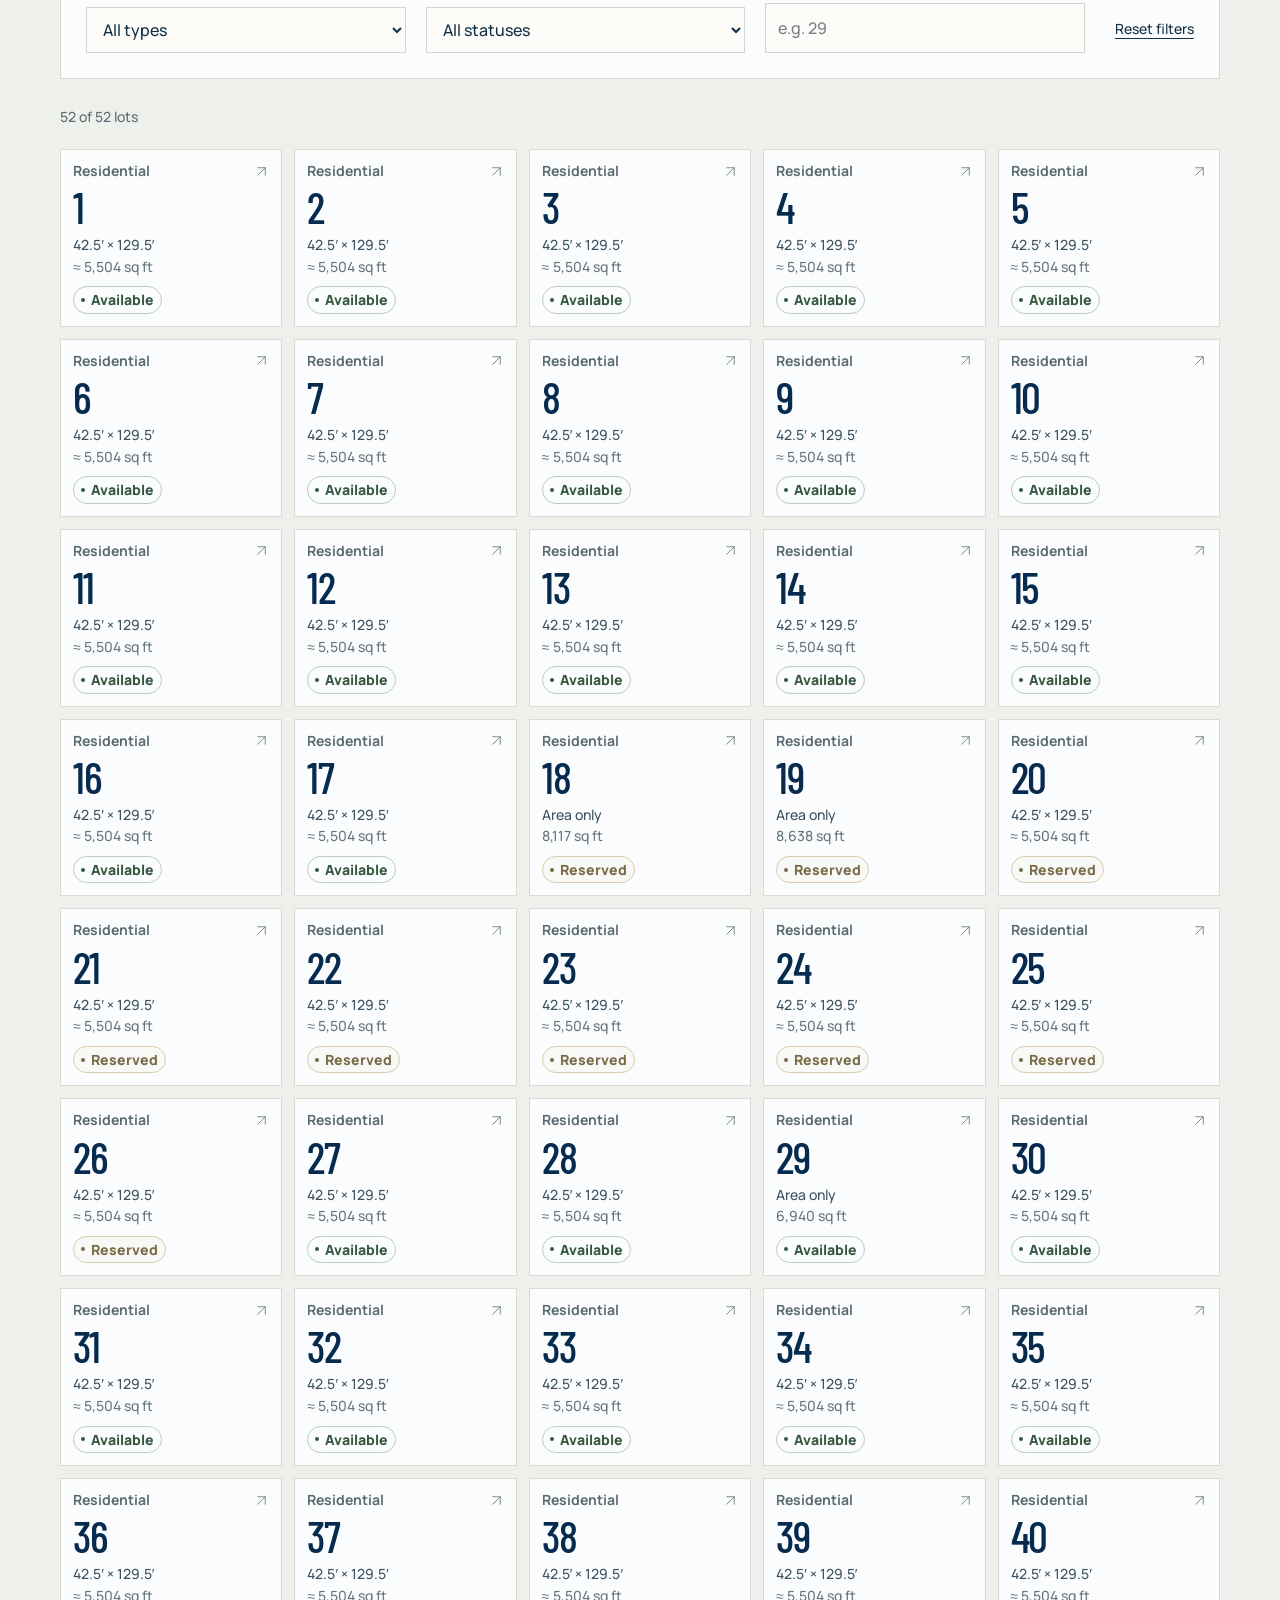
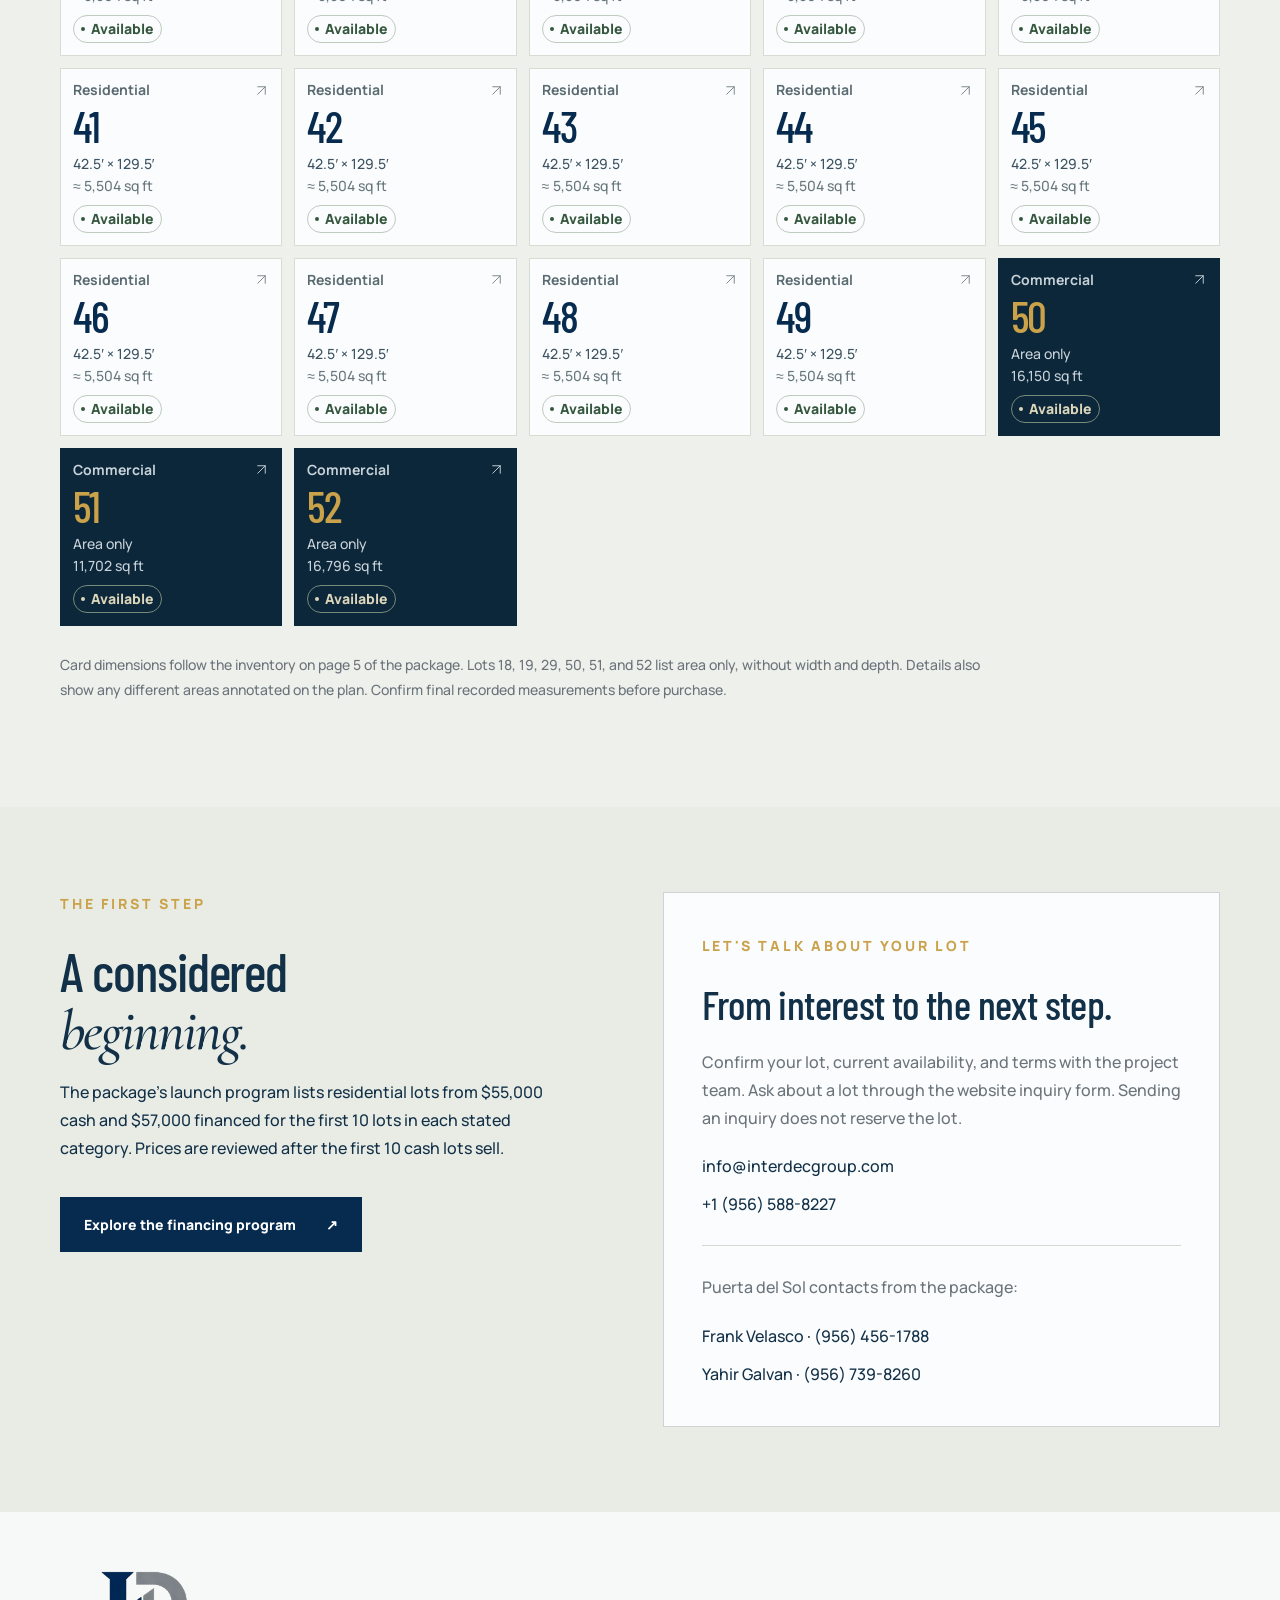
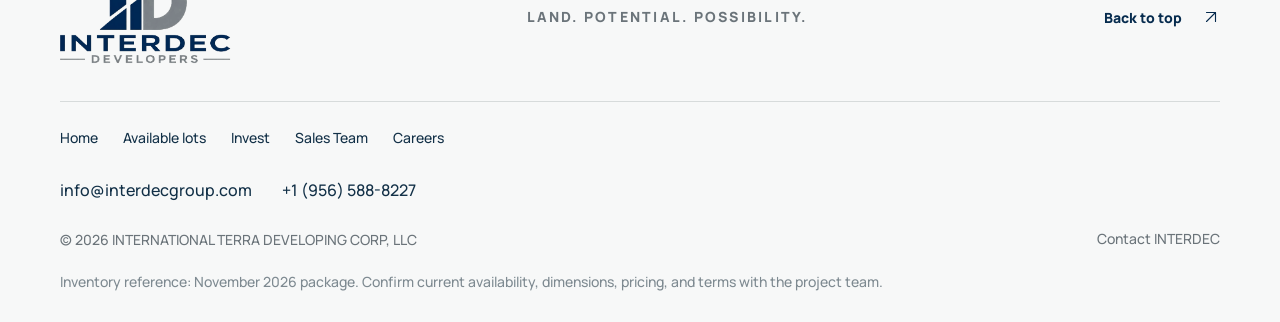
==== commit 09140f8a: "Display the supplied lot plan with full-size and download links" ====
--- a/available-lots.html
+++ b/available-lots.html
@@ -1,5 +1,5 @@
 <!doctype html>
-<html lang="en"><head><meta charset="utf-8"><meta name="viewport" content="width=device-width, initial-scale=1"><meta name="theme-color" content="#0c1b29"><title>Available Lots | Puerta del Sol — INTERDEC</title><meta name="description" content="Explore the Puerta del Sol lot inventory in Donna, Texas: 49 residential and 3 commercial lots, with availability from the November 2026 package."><link rel="icon" href="assets/favicon.svg" type="image/svg+xml"><link rel="preload" href="assets/images/lots-hero-cinematic.webp" as="image" fetchpriority="high"><link rel="stylesheet" href="styles.css?v=20261118-web3forms"><link rel="stylesheet" href="design.css?v=20261118-team"><link rel="stylesheet" href="pages.css?v=20261118-team"><link rel="stylesheet" href="lots.css"><script src="content.js?v=20261118-team" defer></script><script src="pages.js?v=20261118-team" defer></script><script src="lots.js?v=20261118-web3forms" defer></script><script src="forms.js?v=20261118-web3forms" defer></script><script src="effects.js?v=20261118-team" defer></script></head>
+<html lang="en"><head><meta charset="utf-8"><meta name="viewport" content="width=device-width, initial-scale=1"><meta name="theme-color" content="#0c1b29"><title>Available Lots | Puerta del Sol — INTERDEC</title><meta name="description" content="Explore the Puerta del Sol lot inventory in Donna, Texas: 49 residential and 3 commercial lots, with availability from the November 2026 package."><link rel="icon" href="assets/favicon.svg" type="image/svg+xml"><link rel="preload" href="assets/images/lots-hero-cinematic.webp" as="image" fetchpriority="high"><link rel="stylesheet" href="styles.css?v=20261118-web3forms"><link rel="stylesheet" href="design.css?v=20261118-team"><link rel="stylesheet" href="pages.css?v=20261118-team"><link rel="stylesheet" href="lots.css?v=20261119-plan"><script src="content.js?v=20261118-team" defer></script><script src="pages.js?v=20261118-team" defer></script><script src="lots.js?v=20261118-web3forms" defer></script><script src="forms.js?v=20261118-web3forms" defer></script><script src="effects.js?v=20261118-team" defer></script></head>
 <body class="subpage lots-page" id="top"><a class="skip-link" href="#main" data-es="Ir al contenido">Skip to content</a><header class="site-header" id="site-header"><a class="brand" href="index.html" aria-label="INTERDEC Developers — home"><img src="assets/images/package/interdec-white-logo.png" width="1103" height="594" alt="INTERDEC Developers"></a><nav class="desktop-nav" aria-label="Main navigation"><a href="index.html" data-es="Inicio">Home</a><a href="available-lots.html" aria-current="page" data-es="Lotes disponibles">Available lots</a><a href="invest.html" data-es="Invertir">Invest</a><a href="sales-team.html" data-es="Equipo de Ventas">Sales Team</a><a href="careers.html" data-es="Empleos">Careers</a></nav><div class="header-actions"><button class="language-toggle" type="button" aria-label="Switch to Spanish"><span class="language-en active">EN</span><span class="language-divider">/</span><span class="language-es">ES</span></button><a class="button button-navy header-cta" href="index.html#contact"><span data-es="Hablemos">Let's talk</span><svg class="icon" viewBox="0 0 24 24" aria-hidden="true"><path d="M6 18 18 6M6 6h12v12"/></svg></a><button class="menu-toggle" type="button" aria-expanded="false" aria-controls="mobile-nav" aria-label="Open navigation"><span></span><span></span></button></div></header><nav class="mobile-nav" id="mobile-nav" aria-label="Mobile navigation" hidden>
     <a href="index.html"><span data-es="Inicio">Home</span></a>
     <a href="index.html#projects"><span data-es="Proyectos">Projects</span></a>
@@ -11,8 +11,14 @@
     <a href="index.html#contact"><span data-es="Contacto">Get in touch</span></a>
     <span class="eyebrow">LAND. POTENTIAL. POSSIBILITY.</span>
   </nav><main id="main" class="page-main">
-<section class="page-hero lots-hero"><div class="page-hero-inner"><p class="page-kicker" data-es="LOTES DISPONIBLES / PUERTA DEL SOL">AVAILABLE LOTS / PUERTA DEL SOL</p><h1 class="page-title"><span data-es="Un lugar para">A place for</span><br><em data-es="lo que viene.">what's next.</em></h1><p class="page-lead" data-es="49 lotes residenciales. 3 lotes comerciales. Explora el inventario de Puerta del Sol en Donna, Texas, y encuentra por dónde empezar.">49 residential lots. 3 commercial lots. Explore the Puerta del Sol inventory in Donna, Texas, and find your starting point.</p><div class="page-actions"><a class="button button-white" href="#inventory"><span data-es="Explorar los lotes">Explore the lots</span><span aria-hidden="true">↓</span></a><a class="text-link light" href="assets/documents/puerta-del-sol-lot-package-nov-2026.pdf" target="_blank" rel="noopener"><span data-es="Ver el paquete completo (PDF)">View the complete package (PDF)</span><span aria-hidden="true">↗</span></a><a class="text-link" data-project-map href="https://maps.app.goo.gl/81aUoBMNfsy8Tv879?g_st=it" target="_blank" rel="noopener noreferrer"><span data-es="Ubica Puerta del Sol en Google Maps">Find Puerta del Sol on Google Maps</span><svg class="icon" viewBox="0 0 24 24" aria-hidden="true"><path d="M20 10c0 6-8 11-8 11S4 16 4 10a8 8 0 1 1 16 0Z"/><circle cx="12" cy="10" r="2.5"/></svg></a></div><p class="lots-snapshot" data-es="INVENTARIO DE REFERENCIA · NOVIEMBRE DE 2026 · NO ES DISPONIBILIDAD EN TIEMPO REAL">INVENTORY SNAPSHOT · NOVEMBER 2026 · NOT LIVE AVAILABILITY</p></div><div class="lots-hero-art" aria-hidden="true"><span>49</span><span>+ 03</span></div></section>
+<section class="page-hero lots-hero"><div class="page-hero-inner"><p class="page-kicker" data-es="LOTES DISPONIBLES / PUERTA DEL SOL">AVAILABLE LOTS / PUERTA DEL SOL</p><h1 class="page-title"><span data-es="Un lugar para">A place for</span><br><em data-es="lo que viene.">what's next.</em></h1><p class="page-lead" data-es="49 lotes residenciales. 3 lotes comerciales. Explora el inventario de Puerta del Sol en Donna, Texas, y encuentra por dónde empezar.">49 residential lots. 3 commercial lots. Explore the Puerta del Sol inventory in Donna, Texas, and find your starting point.</p><div class="page-actions"><a class="button button-white" href="#inventory"><span data-es="Explorar los lotes">Explore the lots</span><span aria-hidden="true">↓</span></a><a class="text-link light" href="assets/documents/puerta-del-sol-lot-package-nov-2026.pdf" target="_blank" rel="noopener"><span data-es="Ver el paquete completo (PDF)">View the complete package (PDF)</span><span aria-hidden="true">↗</span></a><a class="text-link" data-project-map href="https://maps.app.goo.gl/81aUoBMNfsy8Tv879?g_st=it" target="_blank" rel="noopener noreferrer"><span data-es="Ubica Puerta del Sol en Google Maps">Find Puerta del Sol on Google Maps</span><svg class="icon" viewBox="0 0 24 24" aria-hidden="true"><path d="M20 10c0 6-8 11-8 11S4 16 4 10a8 8 0 1 1 16 0Z"/><circle cx="12" cy="10" r="2.5"/></svg></a><a class="text-link light" href="#site-plan"><span data-es="Ver plano de lotes">View lot plan</span><svg class="icon" viewBox="0 0 24 24" aria-hidden="true"><path d="M4 3v18l5-3 6 3 5-3V0l-5 3-6-3-5 3Zm5-3v18m6-15v18"/></svg></a></div><p class="lots-snapshot" data-es="INVENTARIO DE REFERENCIA · NOVIEMBRE DE 2026 · NO ES DISPONIBILIDAD EN TIEMPO REAL">INVENTORY SNAPSHOT · NOVEMBER 2026 · NOT LIVE AVAILABILITY</p></div><div class="lots-hero-art" aria-hidden="true"><span>49</span><span>+ 03</span></div></section>
 <section class="page-section lots-overview" aria-labelledby="lots-overview-title"><div class="page-section-heading"><p class="page-kicker" data-es="EL SIGUIENTE CAPÍTULO, LOTE POR LOTE">THE NEXT CHAPTER, LOT BY LOT</p><h2 id="lots-overview-title" class="display-title"><span data-es="Espacio para construir.">Room to build.</span><br><em data-es="Posibilidad para crecer.">Possibility to grow.</em></h2><p data-es="El paquete del proyecto reporta 40 de 49 lotes residenciales disponibles y los tres lotes comerciales disponibles. Los lotes residenciales 18 al 26 aparecen apartados.">The project package reports 40 of 49 residential lots available, plus all three commercial lots. Residential lots 18 through 26 are marked reserved.</p></div><div class="stat-grid lots-stats"><div class="stat-card"><span class="stat-value">40</span><span class="stat-label" data-es="RESIDENCIALES DISPONIBLES">RESIDENTIAL AVAILABLE</span></div><div class="stat-card"><span class="stat-value">9</span><span class="stat-label" data-es="RESIDENCIALES APARTADOS">RESIDENTIAL RESERVED</span></div><div class="stat-card"><span class="stat-value">3</span><span class="stat-label" data-es="COMERCIALES DISPONIBLES">COMMERCIAL AVAILABLE</span></div></div></section>
+<section class="page-section lots-plan" id="site-plan" aria-labelledby="plan-title">
+  <div class="page-section-heading"><p class="page-kicker" data-es="EL PANORAMA COMPLETO">THE BIGGER PICTURE</p><h2 id="plan-title" class="display-title"><span data-es="Conoce el">Get to know</span><br><em data-es="terreno.">the ground.</em></h2><p data-es="Explora el plano proporcionado del proyecto, con la distribución de los lotes y sus medidas impresas. Abre la imagen en tamaño completo para consultar cada detalle.">Explore the supplied project plan, with the lot layout and printed dimensions. Open the full-size image for a closer look at every detail.</p></div>
+  <a class="lots-plan-image lots-plan-image--detailed" href="assets/images/land.jpg" target="_blank" rel="noopener noreferrer" aria-labelledby="full-plan-label"><img id="detailed-lot-plan" src="assets/images/land.jpg" width="1280" height="1118" alt="Supplied Puerta del Sol lot plan with numbered residential and commercial lots, printed dimensions, roads and drainage area" loading="lazy" decoding="async"><span id="full-plan-label" data-es="ABRIR PLANO EN TAMAÑO COMPLETO">OPEN FULL-SIZE PLAN</span></a>
+  <p class="source-note" data-es="Plano proporcionado por la empresa. Las medidas impresas pueden diferir del inventario del paquete de noviembre de 2026, que es la fuente de las fichas de lotes. Confirma las medidas finales registradas con el equipo del proyecto.">Company-supplied plan. Printed measurements can differ from the November 2026 package inventory used for the lot cards. Confirm final recorded dimensions with the project team.</p>
+  <div class="page-actions lots-plan-actions"><a class="button button-navy" href="assets/images/land.jpg" download="Puerta-del-Sol-Lot-Plan.jpg"><span data-es="Descargar plano">Download lot plan</span><svg class="icon" viewBox="0 0 24 24" aria-hidden="true"><path d="M12 3v12m-5-5 5 5 5-5M4 17v4h16v-4"/></svg></a><a class="button button-outline" data-project-map href="https://maps.app.goo.gl/81aUoBMNfsy8Tv879?g_st=it" target="_blank" rel="noopener noreferrer"><span data-es="Cómo llegar a Puerta del Sol">Directions to Puerta del Sol</span><svg class="icon" viewBox="0 0 24 24" aria-hidden="true"><path d="M20 10c0 6-8 11-8 11S4 16 4 10a8 8 0 1 1 16 0Z"/><circle cx="12" cy="10" r="2.5"/></svg></a><a class="text-link" href="assets/documents/puerta-del-sol-lot-package-nov-2026.pdf#page=4" target="_blank" rel="noopener noreferrer"><span data-es="Ver plano e inventario originales · PDF">Original plan and inventory · PDF</span><svg class="icon" viewBox="0 0 24 24" aria-hidden="true"><path d="M6 18 18 6M6 6h12v12"/></svg></a></div>
+</section>
 <section class="page-section lots-browser" id="inventory" aria-labelledby="inventory-title"><div class="lots-browser-heading"><div><p class="page-kicker" data-es="ENCUENTRA TU LOTE">FIND YOUR LOT</p><h2 class="display-title" id="inventory-title" data-es="Explora el inventario.">Explore the inventory.</h2></div><p class="source-note" data-es="Selecciona un lote para ver sus detalles. El listado está ordenado por número; no representa la ubicación física de los lotes.">Select a lot for its details. This listing is ordered by number; it does not represent parcel locations.</p></div><form class="lots-filters" id="lot-filters" aria-label="Filter lots"><div><label for="lot-type" data-es="TIPO DE LOTE">LOT TYPE</label><select id="lot-type"><option value="all" data-es="Todos los tipos">All types</option><option value="residential" data-es="Residencial">Residential</option><option value="commercial" data-es="Comercial">Commercial</option></select></div><div><label for="lot-status" data-es="ESTATUS EN EL PAQUETE">PACKAGE STATUS</label><select id="lot-status"><option value="all" data-es="Todos los estatus">All statuses</option><option value="available" data-es="Disponible">Available</option><option value="reserved" data-es="Apartado">Reserved</option></select></div><div><label for="lot-search" data-es="NÚMERO DE LOTE">LOT NUMBER</label><input id="lot-search" type="search" inputmode="numeric" autocomplete="off" placeholder="e.g. 29" data-placeholder-es="p. ej. 29"></div><button type="reset" id="lot-reset" class="lots-reset" data-es="Restablecer filtros">Reset filters</button></form><p id="lot-results" class="lots-results" role="status" aria-live="polite" data-es="52 lotes de 52">52 of 52 lots</p><ol class="lots-grid" id="lots-grid"><li class="lots-item"><button class="lot-card" type="button" data-lot="1" data-width="42.5" data-depth="129.5" data-kind="residential" data-status="available" data-area="5504" data-plan-area="5515" aria-haspopup="dialog" aria-label="Lot 1, residential, available"><span class="lot-card-top"><span class="lot-card-kind" data-es="Residencial">Residential</span><svg class="icon lot-card-arrow" viewBox="0 0 24 24" aria-hidden="true"><path d="M6 18 18 6M6 6h12v12"/></svg></span><strong>1</strong><span class="lot-card-dimensions" data-es="42.5 × 129.5 pies">42.5′ × 129.5′</span><span class="lot-card-area">≈ 5,504 <span data-es="pies²">sq ft</span></span><span class="lot-status available" data-es="Disponible">Available</span></button></li>
 <li class="lots-item"><button class="lot-card" type="button" data-lot="2" data-width="42.5" data-depth="129.5" data-kind="residential" data-status="available" data-area="5504" data-plan-area="" aria-haspopup="dialog" aria-label="Lot 2, residential, available"><span class="lot-card-top"><span class="lot-card-kind" data-es="Residencial">Residential</span><svg class="icon lot-card-arrow" viewBox="0 0 24 24" aria-hidden="true"><path d="M6 18 18 6M6 6h12v12"/></svg></span><strong>2</strong><span class="lot-card-dimensions" data-es="42.5 × 129.5 pies">42.5′ × 129.5′</span><span class="lot-card-area">≈ 5,504 <span data-es="pies²">sq ft</span></span><span class="lot-status available" data-es="Disponible">Available</span></button></li>
 <li class="lots-item"><button class="lot-card" type="button" data-lot="3" data-width="42.5" data-depth="129.5" data-kind="residential" data-status="available" data-area="5504" data-plan-area="" aria-haspopup="dialog" aria-label="Lot 3, residential, available"><span class="lot-card-top"><span class="lot-card-kind" data-es="Residencial">Residential</span><svg class="icon lot-card-arrow" viewBox="0 0 24 24" aria-hidden="true"><path d="M6 18 18 6M6 6h12v12"/></svg></span><strong>3</strong><span class="lot-card-dimensions" data-es="42.5 × 129.5 pies">42.5′ × 129.5′</span><span class="lot-card-area">≈ 5,504 <span data-es="pies²">sq ft</span></span><span class="lot-status available" data-es="Disponible">Available</span></button></li>
@@ -65,7 +71,7 @@
 <li class="lots-item"><button class="lot-card" type="button" data-lot="50" data-kind="commercial" data-status="available" data-area="16150" data-plan-area="" aria-haspopup="dialog" aria-label="Lot 50, commercial, available"><span class="lot-card-top"><span class="lot-card-kind" data-es="Comercial">Commercial</span><svg class="icon lot-card-arrow" viewBox="0 0 24 24" aria-hidden="true"><path d="M6 18 18 6M6 6h12v12"/></svg></span><strong>50</strong><span class="lot-card-dimensions" data-es="Solo superficie">Area only</span><span class="lot-card-area">16,150 <span data-es="pies²">sq ft</span></span><span class="lot-status available" data-es="Disponible">Available</span></button></li>
 <li class="lots-item"><button class="lot-card" type="button" data-lot="51" data-kind="commercial" data-status="available" data-area="11702" data-plan-area="" aria-haspopup="dialog" aria-label="Lot 51, commercial, available"><span class="lot-card-top"><span class="lot-card-kind" data-es="Comercial">Commercial</span><svg class="icon lot-card-arrow" viewBox="0 0 24 24" aria-hidden="true"><path d="M6 18 18 6M6 6h12v12"/></svg></span><strong>51</strong><span class="lot-card-dimensions" data-es="Solo superficie">Area only</span><span class="lot-card-area">11,702 <span data-es="pies²">sq ft</span></span><span class="lot-status available" data-es="Disponible">Available</span></button></li>
 <li class="lots-item"><button class="lot-card" type="button" data-lot="52" data-kind="commercial" data-status="available" data-area="16796" data-plan-area="" aria-haspopup="dialog" aria-label="Lot 52, commercial, available"><span class="lot-card-top"><span class="lot-card-kind" data-es="Comercial">Commercial</span><svg class="icon lot-card-arrow" viewBox="0 0 24 24" aria-hidden="true"><path d="M6 18 18 6M6 6h12v12"/></svg></span><strong>52</strong><span class="lot-card-dimensions" data-es="Solo superficie">Area only</span><span class="lot-card-area">16,796 <span data-es="pies²">sq ft</span></span><span class="lot-status available" data-es="Disponible">Available</span></button></li></ol><p class="lots-empty" id="lots-empty" hidden data-es="No hay lotes que coincidan. Prueba con otro número o restablece los filtros.">No matching lots. Try another number or reset the filters.</p><noscript><p class="source-note">Filters and lot details require JavaScript. The available lots are listed above; open the PDF for the full inventory and reserved lots.</p></noscript><p class="source-note" data-es="Las dimensiones de las tarjetas corresponden al inventario de la página 5 del paquete. Los lotes 18, 19, 29, 50, 51 y 52 solo incluyen superficie, sin medidas de frente y fondo. Los detalles muestran también las superficies distintas anotadas en el plano. Confirma las medidas finales registradas antes de comprar.">Card dimensions follow the inventory on page 5 of the package. Lots 18, 19, 29, 50, 51, and 52 list area only, without width and depth. Details also show any different areas annotated on the plan. Confirm final recorded measurements before purchase.</p></section>
-<section class="page-section lots-plan" aria-labelledby="plan-title"><div class="page-section-heading"><p class="page-kicker" data-es="EL PANORAMA COMPLETO">THE BIGGER PICTURE</p><h2 id="plan-title" class="display-title"><span data-es="Conoce el">Get to know</span><br><em data-es="terreno.">the ground.</em></h2><p data-es="Plano propuesto incluido en el paquete de noviembre de 2026. Los lotes comerciales 50, 51 y 52 tienen frente a Salinas Boulevard. Abre la imagen para ampliarla.">Proposed plan included in the November 2026 package. Commercial lots 50, 51, and 52 face Salinas Boulevard. Open the image for a closer look.</p></div><a class="lots-plan-image" href="assets/images/package/puerta-del-sol-site-plan.jpeg" target="_blank" rel="noopener"><span class="photo-effect-frame" data-effect-visual><img src="assets/images/package/puerta-del-sol-site-plan.jpeg" alt="Proposed Puerta del Sol plan from the November 2026 package, showing residential lots 1–49 and commercial lots 50–52" loading="lazy"></span><span data-es="AMPLIAR EL PLANO ↗">EXPAND PLAN ↗</span></a><p class="source-note" data-es="Fuente: paquete de lotes y constructores de noviembre de 2026. La imagen es un plano propuesto, no una confirmación de un plano registrado ni de disponibilidad actual.">Source: November 2026 lot and builder package. This is a proposed plan, not confirmation of a recorded plat or current availability.</p><a class="text-link" href="assets/documents/puerta-del-sol-lot-package-nov-2026.pdf#page=4" target="_blank" rel="noopener"><span data-es="Ver el plano y el inventario en el PDF">View the plan and inventory in the PDF</span><span aria-hidden="true">↗</span></a><a class="button button-navy" data-project-map href="https://maps.app.goo.gl/81aUoBMNfsy8Tv879?g_st=it" target="_blank" rel="noopener noreferrer"><span data-es="Cómo llegar a Puerta del Sol">Directions to Puerta del Sol</span><svg class="icon" viewBox="0 0 24 24" aria-hidden="true"><path d="M20 10c0 6-8 11-8 11S4 16 4 10a8 8 0 1 1 16 0Z"/><circle cx="12" cy="10" r="2.5"/></svg></a></section>
+
 <section class="page-section lots-pricing" aria-labelledby="pricing-title"><div class="page-grid"><div><p class="page-kicker" data-es="EL PRIMER PASO">THE FIRST STEP</p><h2 id="pricing-title" class="display-title"><span data-es="Un comienzo">A considered</span><br><em data-es="bien pensado.">beginning.</em></h2><p data-es="El programa de lanzamiento del paquete ofrece lotes residenciales desde $55,000 al contado y $57,000 financiados para los primeros 10 lotes de cada categoría indicada. Los precios se revisarán tras vender los primeros 10 lotes al contado.">The package's launch program lists residential lots from $55,000 cash and $57,000 financed for the first 10 lots in each stated category. Prices are reviewed after the first 10 cash lots sell.</p><a class="button button-navy" href="invest.html"><span data-es="Conoce el programa de financiamiento">Explore the financing program</span><span aria-hidden="true">↗</span></a></div><div class="page-card lots-contact-card"><span class="page-kicker" data-es="HABLEMOS DE TU LOTE">LET'S TALK ABOUT YOUR LOT</span><h3 data-es="Del interés al siguiente paso.">From interest to the next step.</h3><p data-es="Confirma el lote, su disponibilidad actual y las condiciones con el equipo del proyecto. Consulta un lote mediante el formulario del sitio. Enviar una consulta no aparta el lote.">Confirm your lot, current availability, and terms with the project team. Ask about a lot through the website inquiry form. Sending an inquiry does not reserve the lot.</p><a data-company-email href="mailto:info@interdecgroup.com">info@interdecgroup.com</a><a data-company-phone href="tel:+19565888227">+1 (956) 588-8227</a><span class="lots-contact-divider"></span><p class="source-note" data-es="Contactos de Puerta del Sol del paquete:">Puerta del Sol contacts from the package:</p><a href="tel:+19564561788">Frank Velasco · (956) 456-1788</a><a href="tel:+19567398260">Yahir Galvan · (956) 739-8260</a></div></div></section>
 </main><footer class="site-footer"><div class="footer-top"><a href="index.html" class="footer-brand"><img src="assets/images/package/interdec-logo.png" width="1103" height="594" alt="INTERDEC Developers" loading="lazy"></a><p data-es="TERRENOS. POTENCIAL. POSIBILIDADES.">LAND. POTENTIAL. POSSIBILITY.</p><a class="text-link" href="#top"><span data-es="Volver arriba">Back to top</span><svg class="icon" viewBox="0 0 24 24" aria-hidden="true"><path d="M6 18 18 6M6 6h12v12"/></svg></a></div><nav class="page-footer-links" aria-label="Footer navigation"><a href="index.html"><span data-es="Inicio">Home</span></a><a href="available-lots.html" aria-current="page"><span data-es="Lotes disponibles">Available lots</span></a><a href="invest.html"><span data-es="Invertir">Invest</span></a><a href="sales-team.html"><span data-es="Equipo de Ventas">Sales Team</span></a><a href="careers.html"><span data-es="Empleos">Careers</span></a></nav><div class="page-footer-contact"><a data-company-email href="mailto:info@interdecgroup.com">info@interdecgroup.com</a><a data-company-phone href="tel:+19565888227">+1 (956) 588-8227</a></div><div class="footer-bottom"><p>© 2026 INTERNATIONAL TERRA DEVELOPING CORP, LLC</p><a href="index.html#contact"><span data-es="Contactar a INTERDEC">Contact INTERDEC</span></a></div><p class="footer-disclaimer" data-es="Inventario de referencia: paquete de noviembre de 2026. Confirma la disponibilidad, superficies, precios y condiciones actuales con el equipo del proyecto.">Inventory reference: November 2026 package. Confirm current availability, dimensions, pricing, and terms with the project team.</p></footer>
 <dialog class="modal lot-dialog" id="lot-dialog" aria-labelledby="lot-dialog-title"><button class="modal-close" id="lot-dialog-close" type="button" aria-label="Close lot details">×</button><span class="page-kicker" data-es="PUERTA DEL SOL / DONNA, TEXAS">PUERTA DEL SOL / DONNA, TEXAS</span><h2 id="lot-dialog-title">Lot</h2><span id="detail-status" class="lot-status"></span><dl class="lot-facts"><div><dt data-es="Tipo">Type</dt><dd id="detail-type"></dd></div><div><dt data-es="Dimensiones del paquete">Package dimensions</dt><dd id="detail-dimensions"></dd></div><div><dt data-es="Superficie del paquete">Package area</dt><dd id="detail-size"></dd></div><div id="detail-plan-row" hidden><dt data-es="Superficie en el plano">Area labeled on plan</dt><dd id="detail-plan-size"></dd></div><div><dt data-es="Precio">Pricing</dt><dd id="detail-price"></dd></div></dl><p id="lot-detail-note" class="source-note"></p><a id="lot-detail-inquiry" class="button button-navy" href="index.html#contact"><span data-es="Consultar este lote">Ask about this lot</span><span aria-hidden="true">↗</span></a><p class="source-note" data-es="Abre el formulario de consulta del sitio para este lote. Enviar una consulta no constituye una reservación.">Opens the website inquiry form for this lot. Sending an inquiry does not constitute a reservation.</p></dialog>
--- a/lots.css
+++ b/lots.css
@@ -109,3 +109,10 @@
 .lots-stats .stat-label { color: #596a6d; }
 .lots-hero .page-hero-inner { max-width: 1400px; }
 .lot-card-top .lot-card-arrow { width: 15px; height: 15px; }
+
+/* Show the supplied annotated plan in full, with every edge and label intact. */
+.lots-plan-image--detailed { max-width: 1100px; padding: 12px; margin-inline: auto; }
+.lots-plan-image--detailed img { height: auto; max-height: none; object-fit: contain; }
+.lots-plan-actions { gap: 18px 24px; }
+.lots-plan-actions .text-link { color: var(--navy); }
+@media (max-width: 700px) { .lots-plan-image--detailed { padding: 8px; } .lots-plan-actions > .button { width: 100%; } }
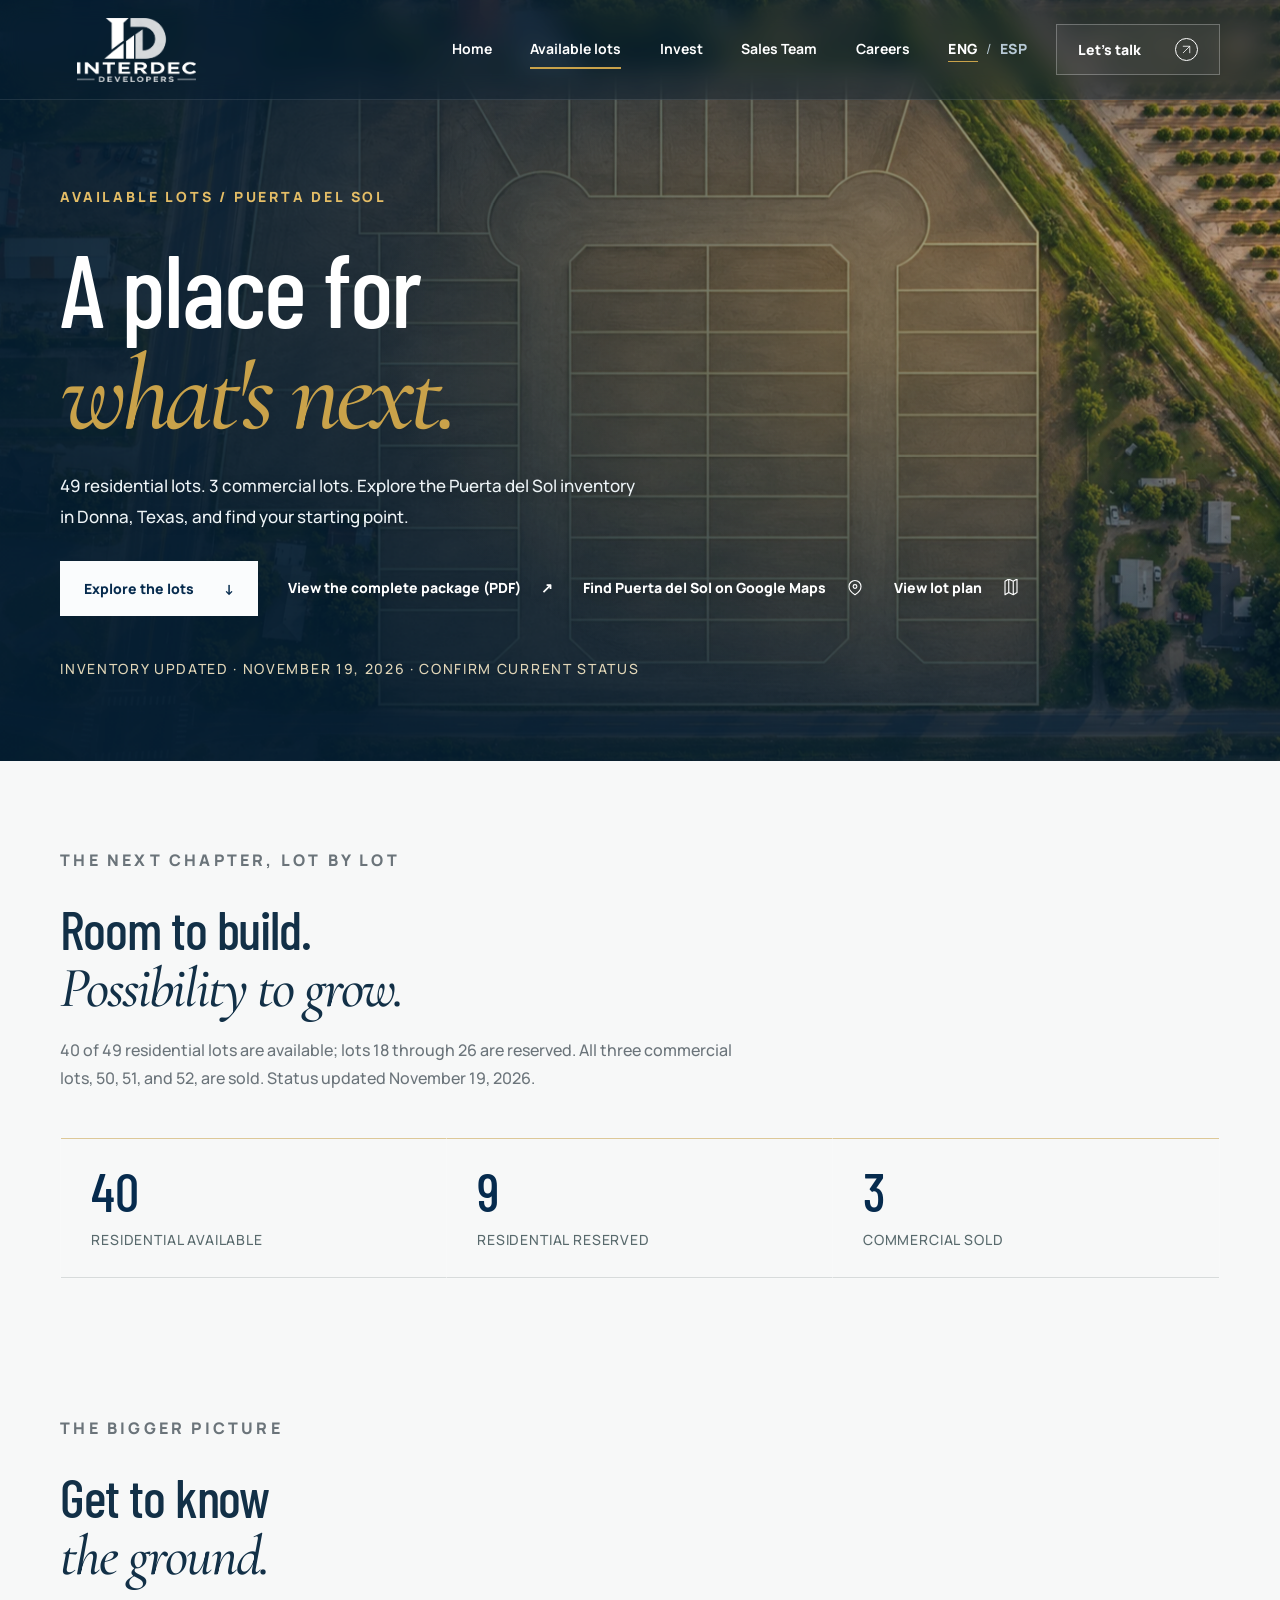
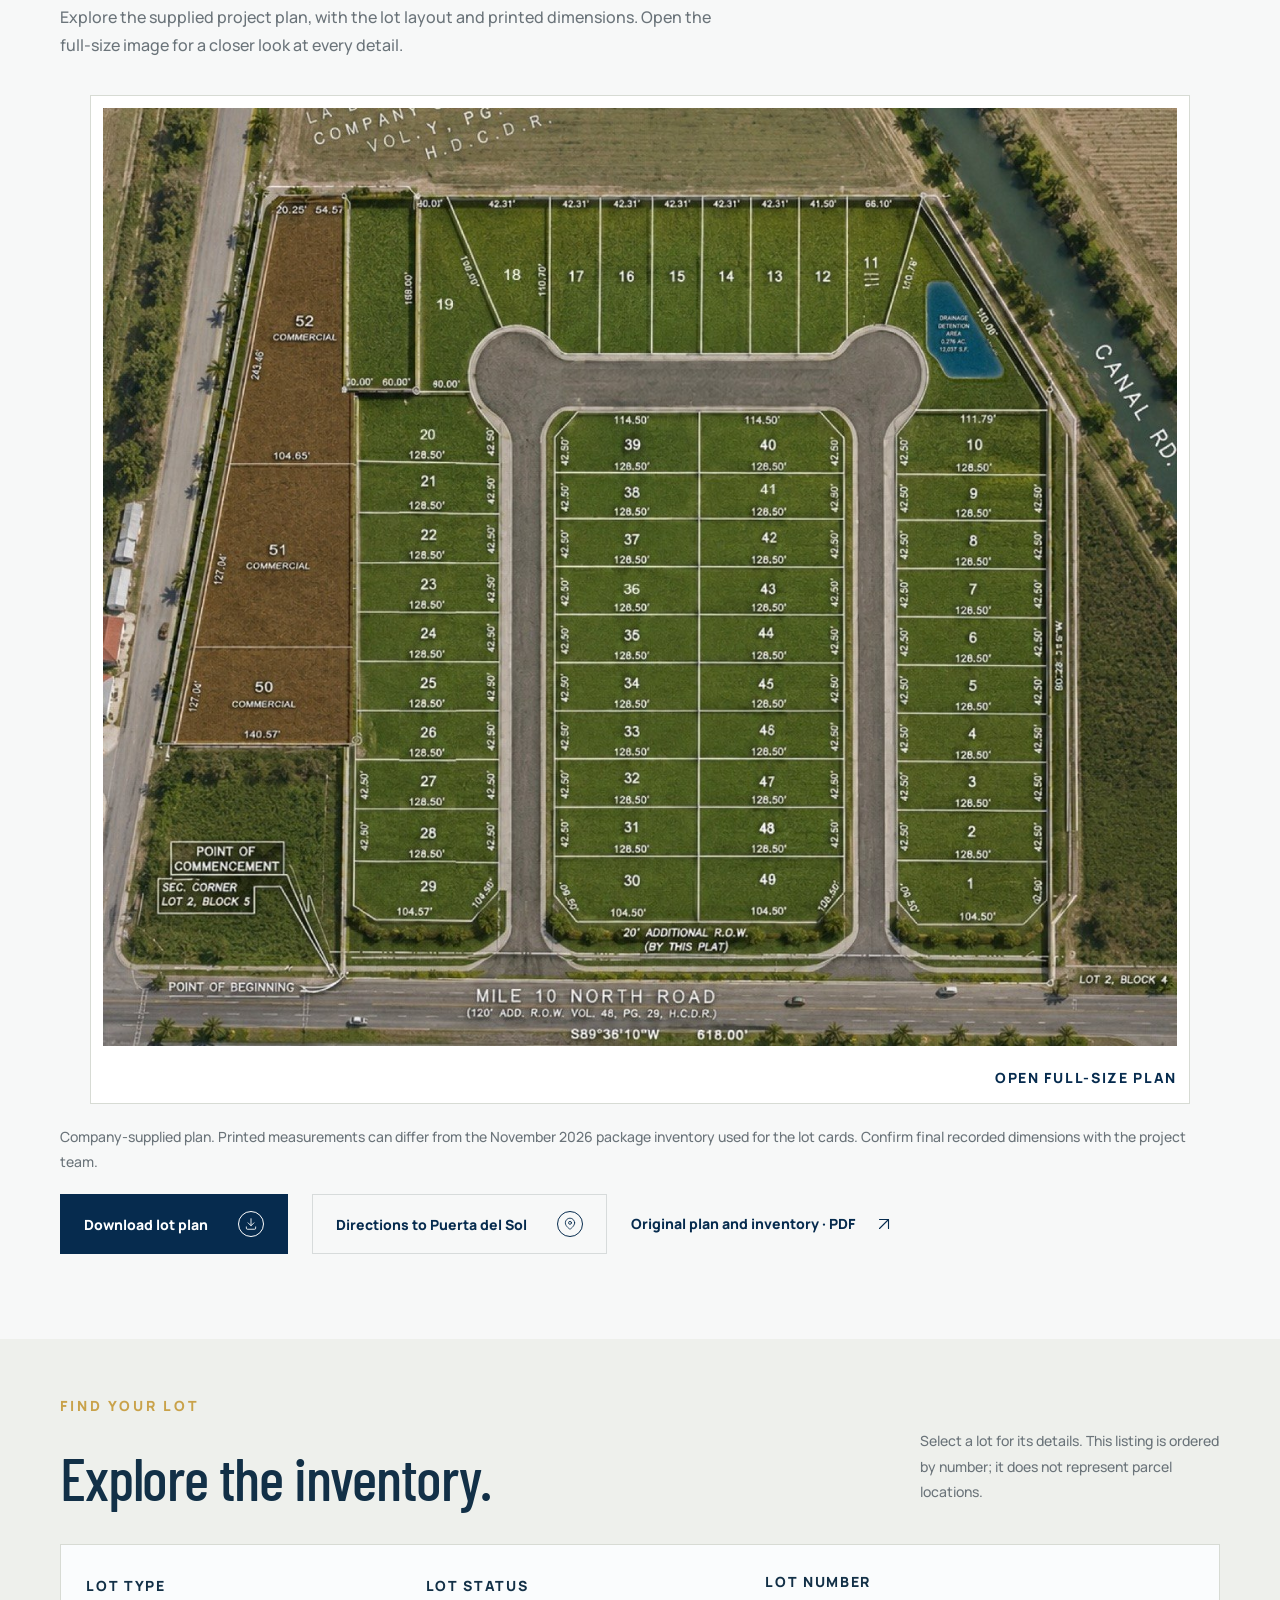
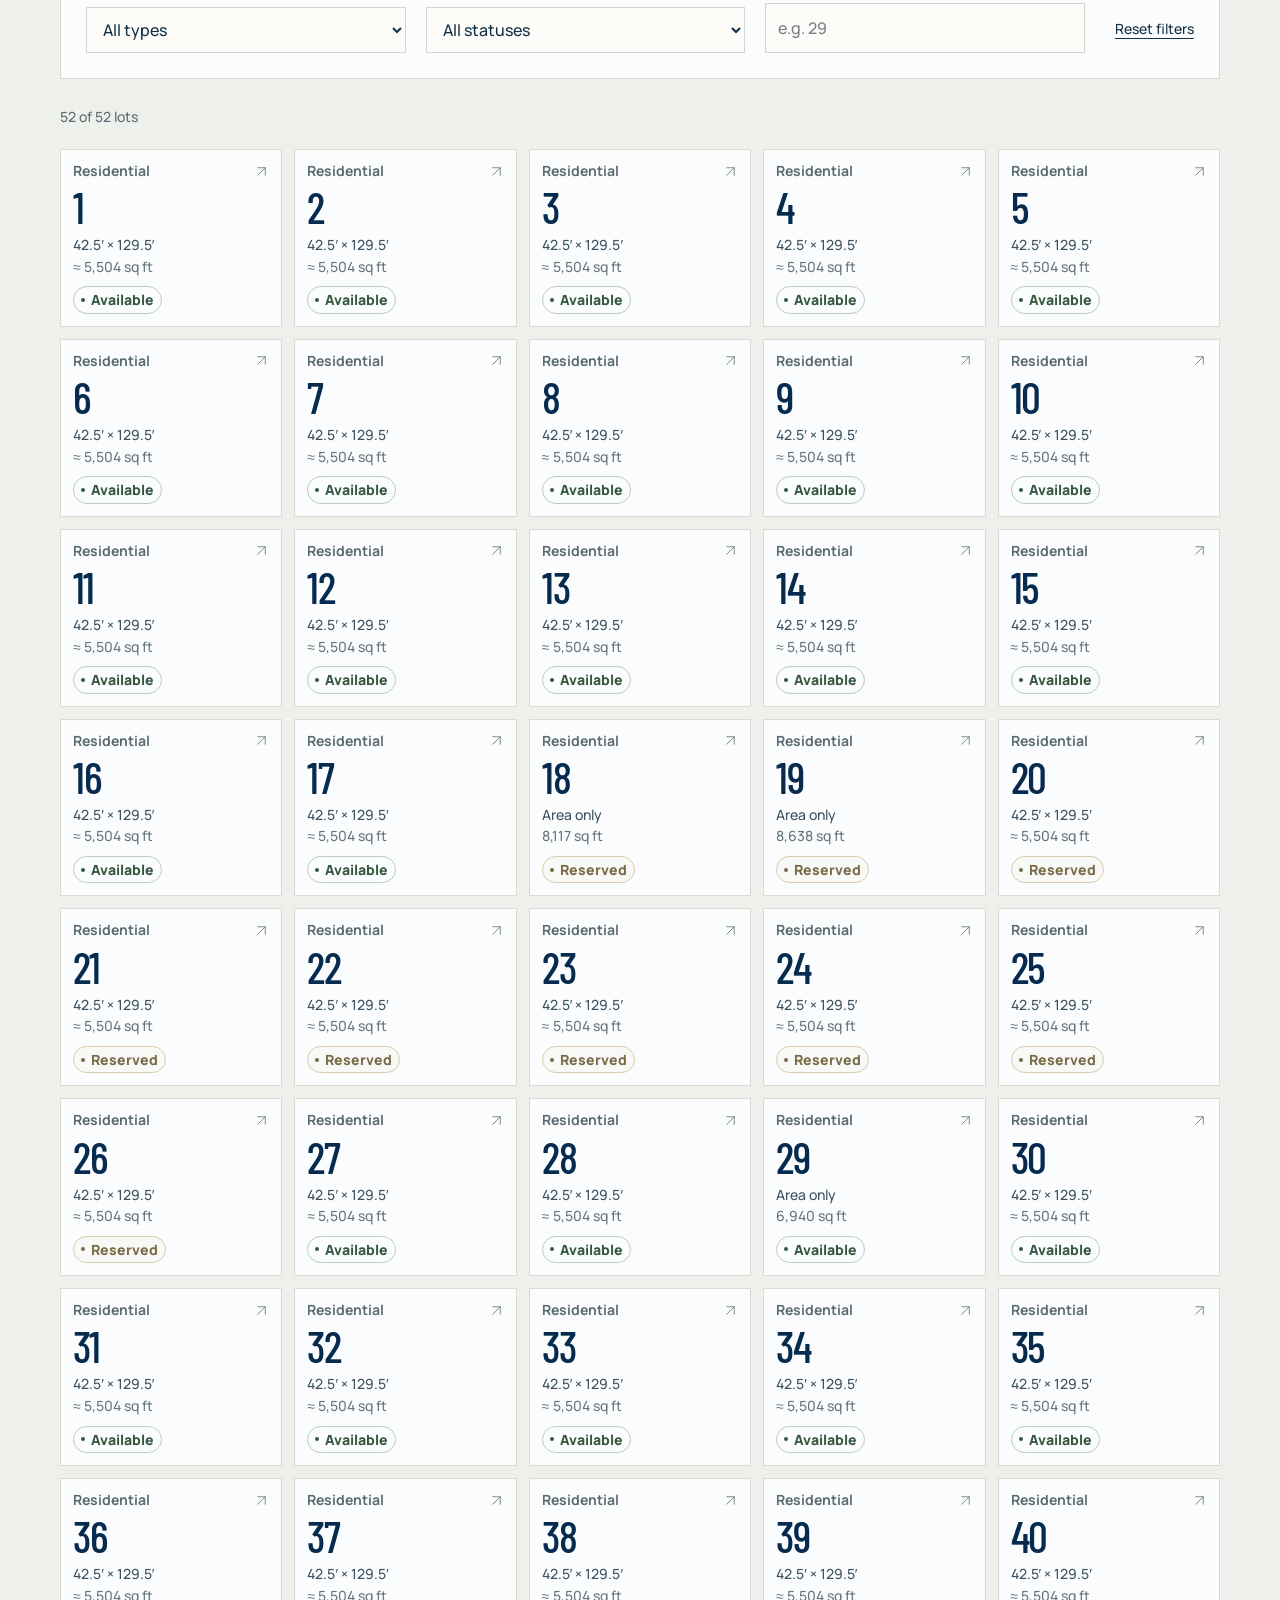
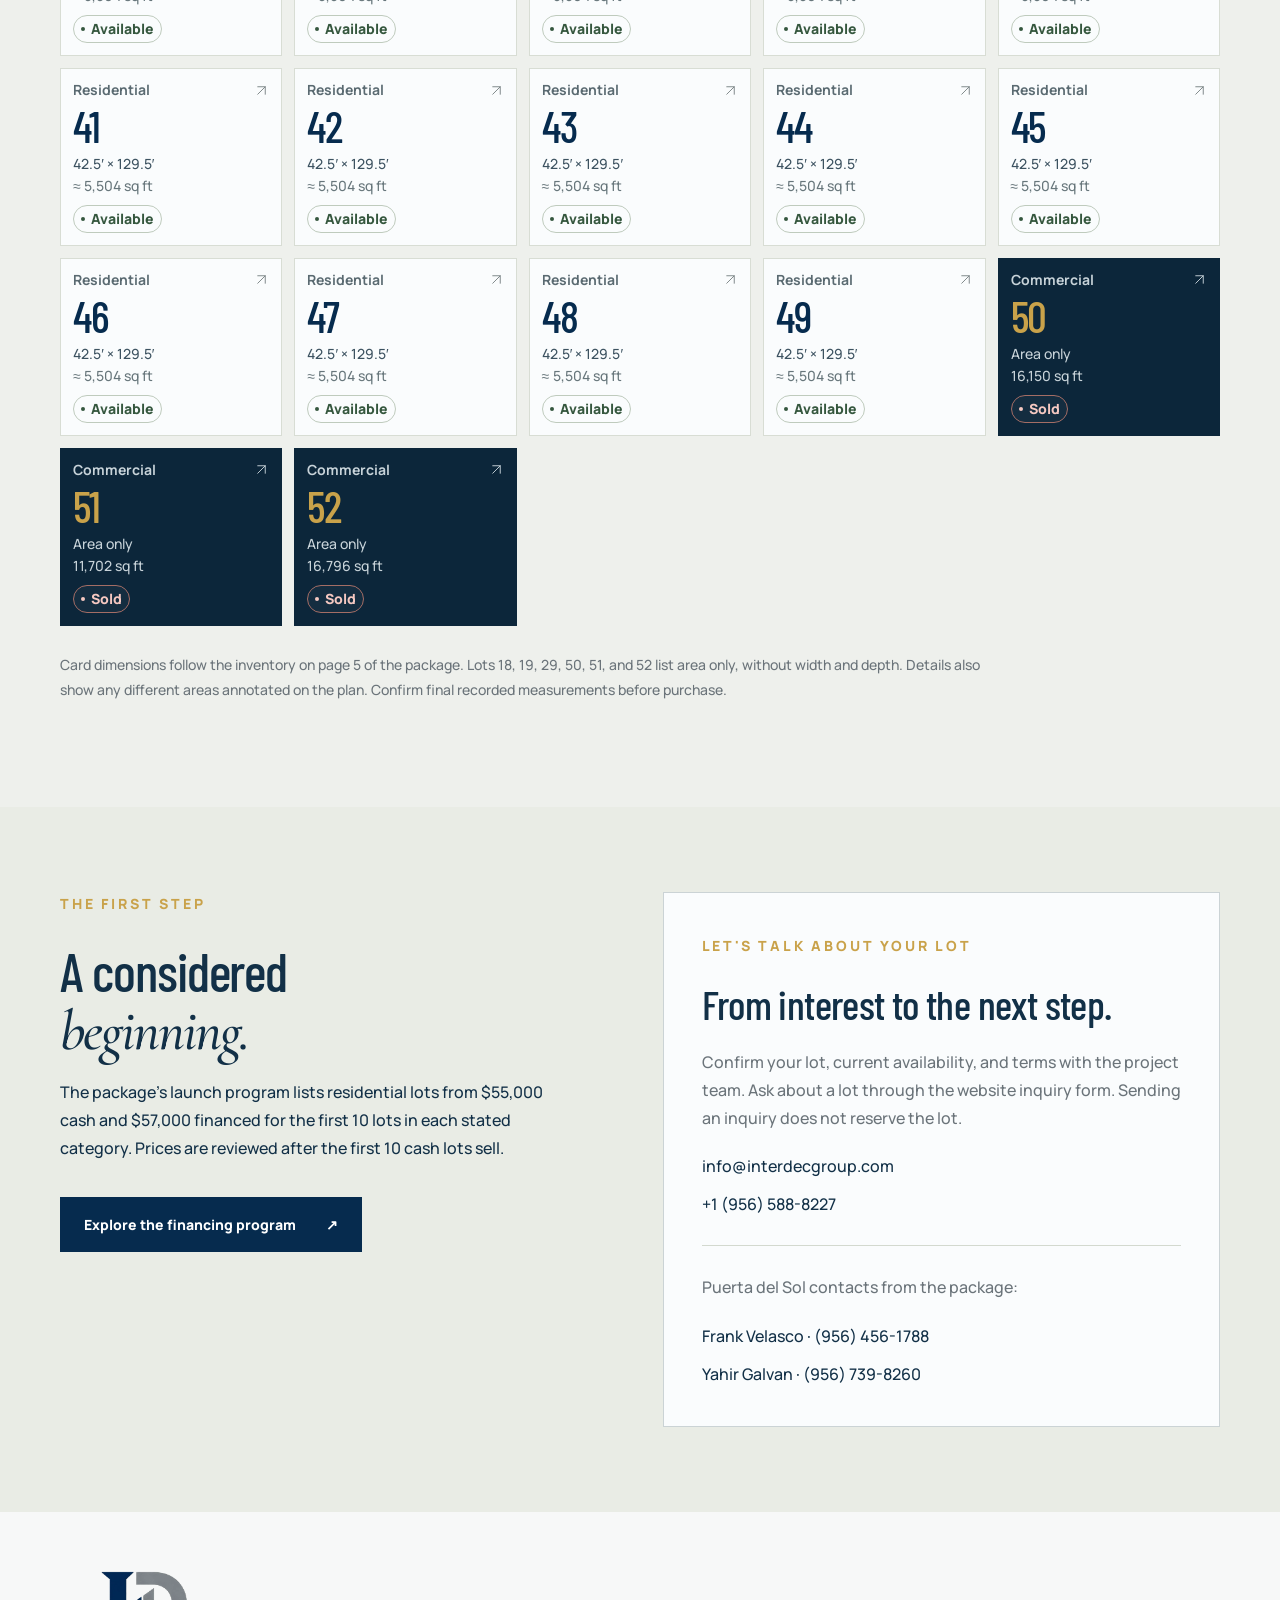
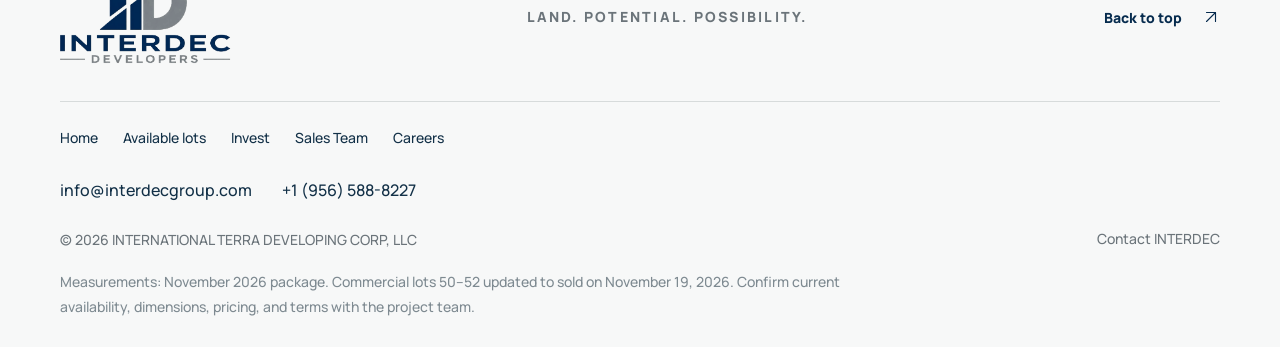
==== commit 5324a711: "Label commercial lots sold and expand language abbreviations" ====
--- a/available-lots.html
+++ b/available-lots.html
@@ -1,6 +1,6 @@
 <!doctype html>
-<html lang="en"><head><meta charset="utf-8"><meta name="viewport" content="width=device-width, initial-scale=1"><meta name="theme-color" content="#0c1b29"><title>Available Lots | Puerta del Sol — INTERDEC</title><meta name="description" content="Explore the Puerta del Sol lot inventory in Donna, Texas: 49 residential and 3 commercial lots, with availability from the November 2026 package."><link rel="icon" href="assets/favicon.svg" type="image/svg+xml"><link rel="preload" href="assets/images/lots-hero-cinematic.webp" as="image" fetchpriority="high"><link rel="stylesheet" href="styles.css?v=20261118-web3forms"><link rel="stylesheet" href="design.css?v=20261118-team"><link rel="stylesheet" href="pages.css?v=20261118-team"><link rel="stylesheet" href="lots.css?v=20261119-plan"><script src="content.js?v=20261118-team" defer></script><script src="pages.js?v=20261118-team" defer></script><script src="lots.js?v=20261118-web3forms" defer></script><script src="forms.js?v=20261118-web3forms" defer></script><script src="effects.js?v=20261118-team" defer></script></head>
-<body class="subpage lots-page" id="top"><a class="skip-link" href="#main" data-es="Ir al contenido">Skip to content</a><header class="site-header" id="site-header"><a class="brand" href="index.html" aria-label="INTERDEC Developers — home"><img src="assets/images/package/interdec-white-logo.png" width="1103" height="594" alt="INTERDEC Developers"></a><nav class="desktop-nav" aria-label="Main navigation"><a href="index.html" data-es="Inicio">Home</a><a href="available-lots.html" aria-current="page" data-es="Lotes disponibles">Available lots</a><a href="invest.html" data-es="Invertir">Invest</a><a href="sales-team.html" data-es="Equipo de Ventas">Sales Team</a><a href="careers.html" data-es="Empleos">Careers</a></nav><div class="header-actions"><button class="language-toggle" type="button" aria-label="Switch to Spanish"><span class="language-en active">EN</span><span class="language-divider">/</span><span class="language-es">ES</span></button><a class="button button-navy header-cta" href="index.html#contact"><span data-es="Hablemos">Let's talk</span><svg class="icon" viewBox="0 0 24 24" aria-hidden="true"><path d="M6 18 18 6M6 6h12v12"/></svg></a><button class="menu-toggle" type="button" aria-expanded="false" aria-controls="mobile-nav" aria-label="Open navigation"><span></span><span></span></button></div></header><nav class="mobile-nav" id="mobile-nav" aria-label="Mobile navigation" hidden>
+<html lang="en"><head><meta charset="utf-8"><meta name="viewport" content="width=device-width, initial-scale=1"><meta name="theme-color" content="#0c1b29"><title>Available Lots | Puerta del Sol — INTERDEC</title><meta name="description" content="Explore the Puerta del Sol lot inventory in Donna, Texas: 49 residential and 3 commercial lots, with availability from the November 2026 package."><link rel="icon" href="assets/favicon.svg" type="image/svg+xml"><link rel="preload" href="assets/images/lots-hero-cinematic.webp" as="image" fetchpriority="high"><link rel="stylesheet" href="styles.css?v=20261118-web3forms"><link rel="stylesheet" href="design.css?v=20261118-team"><link rel="stylesheet" href="pages.css?v=20261118-team"><link rel="stylesheet" href="lots.css?v=20261119-sold"><script src="content.js?v=20261119-sold" defer></script><script src="pages.js?v=20261118-team" defer></script><script src="lots.js?v=20261119-sold" defer></script><script src="forms.js?v=20261118-web3forms" defer></script><script src="effects.js?v=20261118-team" defer></script></head>
+<body class="subpage lots-page" id="top"><a class="skip-link" href="#main" data-es="Ir al contenido">Skip to content</a><header class="site-header" id="site-header"><a class="brand" href="index.html" aria-label="INTERDEC Developers — home"><img src="assets/images/package/interdec-white-logo.png" width="1103" height="594" alt="INTERDEC Developers"></a><nav class="desktop-nav" aria-label="Main navigation"><a href="index.html" data-es="Inicio">Home</a><a href="available-lots.html" aria-current="page" data-es="Lotes disponibles">Available lots</a><a href="invest.html" data-es="Invertir">Invest</a><a href="sales-team.html" data-es="Equipo de Ventas">Sales Team</a><a href="careers.html" data-es="Empleos">Careers</a></nav><div class="header-actions"><button class="language-toggle" type="button" aria-label="Switch to Spanish"><span class="language-en active">ENG</span><span class="language-divider">/</span><span class="language-es">ESP</span></button><a class="button button-navy header-cta" href="index.html#contact"><span data-es="Hablemos">Let's talk</span><svg class="icon" viewBox="0 0 24 24" aria-hidden="true"><path d="M6 18 18 6M6 6h12v12"/></svg></a><button class="menu-toggle" type="button" aria-expanded="false" aria-controls="mobile-nav" aria-label="Open navigation"><span></span><span></span></button></div></header><nav class="mobile-nav" id="mobile-nav" aria-label="Mobile navigation" hidden>
     <a href="index.html"><span data-es="Inicio">Home</span></a>
     <a href="index.html#projects"><span data-es="Proyectos">Projects</span></a>
     <a href="index.html#approach"><span data-es="Nuestro proceso">Our approach</span></a>
@@ -11,15 +11,15 @@
     <a href="index.html#contact"><span data-es="Contacto">Get in touch</span></a>
     <span class="eyebrow">LAND. POTENTIAL. POSSIBILITY.</span>
   </nav><main id="main" class="page-main">
-<section class="page-hero lots-hero"><div class="page-hero-inner"><p class="page-kicker" data-es="LOTES DISPONIBLES / PUERTA DEL SOL">AVAILABLE LOTS / PUERTA DEL SOL</p><h1 class="page-title"><span data-es="Un lugar para">A place for</span><br><em data-es="lo que viene.">what's next.</em></h1><p class="page-lead" data-es="49 lotes residenciales. 3 lotes comerciales. Explora el inventario de Puerta del Sol en Donna, Texas, y encuentra por dónde empezar.">49 residential lots. 3 commercial lots. Explore the Puerta del Sol inventory in Donna, Texas, and find your starting point.</p><div class="page-actions"><a class="button button-white" href="#inventory"><span data-es="Explorar los lotes">Explore the lots</span><span aria-hidden="true">↓</span></a><a class="text-link light" href="assets/documents/puerta-del-sol-lot-package-nov-2026.pdf" target="_blank" rel="noopener"><span data-es="Ver el paquete completo (PDF)">View the complete package (PDF)</span><span aria-hidden="true">↗</span></a><a class="text-link" data-project-map href="https://maps.app.goo.gl/81aUoBMNfsy8Tv879?g_st=it" target="_blank" rel="noopener noreferrer"><span data-es="Ubica Puerta del Sol en Google Maps">Find Puerta del Sol on Google Maps</span><svg class="icon" viewBox="0 0 24 24" aria-hidden="true"><path d="M20 10c0 6-8 11-8 11S4 16 4 10a8 8 0 1 1 16 0Z"/><circle cx="12" cy="10" r="2.5"/></svg></a><a class="text-link light" href="#site-plan"><span data-es="Ver plano de lotes">View lot plan</span><svg class="icon" viewBox="0 0 24 24" aria-hidden="true"><path d="M4 3v18l5-3 6 3 5-3V0l-5 3-6-3-5 3Zm5-3v18m6-15v18"/></svg></a></div><p class="lots-snapshot" data-es="INVENTARIO DE REFERENCIA · NOVIEMBRE DE 2026 · NO ES DISPONIBILIDAD EN TIEMPO REAL">INVENTORY SNAPSHOT · NOVEMBER 2026 · NOT LIVE AVAILABILITY</p></div><div class="lots-hero-art" aria-hidden="true"><span>49</span><span>+ 03</span></div></section>
-<section class="page-section lots-overview" aria-labelledby="lots-overview-title"><div class="page-section-heading"><p class="page-kicker" data-es="EL SIGUIENTE CAPÍTULO, LOTE POR LOTE">THE NEXT CHAPTER, LOT BY LOT</p><h2 id="lots-overview-title" class="display-title"><span data-es="Espacio para construir.">Room to build.</span><br><em data-es="Posibilidad para crecer.">Possibility to grow.</em></h2><p data-es="El paquete del proyecto reporta 40 de 49 lotes residenciales disponibles y los tres lotes comerciales disponibles. Los lotes residenciales 18 al 26 aparecen apartados.">The project package reports 40 of 49 residential lots available, plus all three commercial lots. Residential lots 18 through 26 are marked reserved.</p></div><div class="stat-grid lots-stats"><div class="stat-card"><span class="stat-value">40</span><span class="stat-label" data-es="RESIDENCIALES DISPONIBLES">RESIDENTIAL AVAILABLE</span></div><div class="stat-card"><span class="stat-value">9</span><span class="stat-label" data-es="RESIDENCIALES APARTADOS">RESIDENTIAL RESERVED</span></div><div class="stat-card"><span class="stat-value">3</span><span class="stat-label" data-es="COMERCIALES DISPONIBLES">COMMERCIAL AVAILABLE</span></div></div></section>
+<section class="page-hero lots-hero"><div class="page-hero-inner"><p class="page-kicker" data-es="LOTES DISPONIBLES / PUERTA DEL SOL">AVAILABLE LOTS / PUERTA DEL SOL</p><h1 class="page-title"><span data-es="Un lugar para">A place for</span><br><em data-es="lo que viene.">what's next.</em></h1><p class="page-lead" data-es="49 lotes residenciales. 3 lotes comerciales. Explora el inventario de Puerta del Sol en Donna, Texas, y encuentra por dónde empezar.">49 residential lots. 3 commercial lots. Explore the Puerta del Sol inventory in Donna, Texas, and find your starting point.</p><div class="page-actions"><a class="button button-white" href="#inventory"><span data-es="Explorar los lotes">Explore the lots</span><span aria-hidden="true">↓</span></a><a class="text-link light" href="assets/documents/puerta-del-sol-lot-package-nov-2026.pdf" target="_blank" rel="noopener"><span data-es="Ver el paquete completo (PDF)">View the complete package (PDF)</span><span aria-hidden="true">↗</span></a><a class="text-link" data-project-map href="https://maps.app.goo.gl/81aUoBMNfsy8Tv879?g_st=it" target="_blank" rel="noopener noreferrer"><span data-es="Ubica Puerta del Sol en Google Maps">Find Puerta del Sol on Google Maps</span><svg class="icon" viewBox="0 0 24 24" aria-hidden="true"><path d="M20 10c0 6-8 11-8 11S4 16 4 10a8 8 0 1 1 16 0Z"/><circle cx="12" cy="10" r="2.5"/></svg></a><a class="text-link light" href="#site-plan"><span data-es="Ver plano de lotes">View lot plan</span><svg class="icon" viewBox="0 0 24 24" aria-hidden="true"><path d="M4 3v18l5-3 6 3 5-3V0l-5 3-6-3-5 3Zm5-3v18m6-15v18"/></svg></a></div><p class="lots-snapshot" data-es="INVENTARIO ACTUALIZADO · 19 DE NOVIEMBRE DE 2026 · CONFIRMA EL ESTATUS ACTUAL">INVENTORY UPDATED · NOVEMBER 19, 2026 · CONFIRM CURRENT STATUS</p></div><div class="lots-hero-art" aria-hidden="true"><span>49</span><span>+ 03</span></div></section>
+<section class="page-section lots-overview" aria-labelledby="lots-overview-title"><div class="page-section-heading"><p class="page-kicker" data-es="EL SIGUIENTE CAPÍTULO, LOTE POR LOTE">THE NEXT CHAPTER, LOT BY LOT</p><h2 id="lots-overview-title" class="display-title"><span data-es="Espacio para construir.">Room to build.</span><br><em data-es="Posibilidad para crecer.">Possibility to grow.</em></h2><p data-es="40 de 49 lotes residenciales disponibles; los lotes 18 al 26 están apartados. Los tres lotes comerciales, 50, 51 y 52, están vendidos. Estatus actualizado el 19 de noviembre de 2026.">40 of 49 residential lots are available; lots 18 through 26 are reserved. All three commercial lots, 50, 51, and 52, are sold. Status updated November 19, 2026.</p></div><div class="stat-grid lots-stats"><div class="stat-card"><span class="stat-value">40</span><span class="stat-label" data-es="RESIDENCIALES DISPONIBLES">RESIDENTIAL AVAILABLE</span></div><div class="stat-card"><span class="stat-value">9</span><span class="stat-label" data-es="RESIDENCIALES APARTADOS">RESIDENTIAL RESERVED</span></div><div class="stat-card"><span class="stat-value">3</span><span class="stat-label" data-es="COMERCIALES VENDIDOS">COMMERCIAL SOLD</span></div></div></section>
 <section class="page-section lots-plan" id="site-plan" aria-labelledby="plan-title">
   <div class="page-section-heading"><p class="page-kicker" data-es="EL PANORAMA COMPLETO">THE BIGGER PICTURE</p><h2 id="plan-title" class="display-title"><span data-es="Conoce el">Get to know</span><br><em data-es="terreno.">the ground.</em></h2><p data-es="Explora el plano proporcionado del proyecto, con la distribución de los lotes y sus medidas impresas. Abre la imagen en tamaño completo para consultar cada detalle.">Explore the supplied project plan, with the lot layout and printed dimensions. Open the full-size image for a closer look at every detail.</p></div>
   <a class="lots-plan-image lots-plan-image--detailed" href="assets/images/land.jpg" target="_blank" rel="noopener noreferrer" aria-labelledby="full-plan-label"><img id="detailed-lot-plan" src="assets/images/land.jpg" width="1280" height="1118" alt="Supplied Puerta del Sol lot plan with numbered residential and commercial lots, printed dimensions, roads and drainage area" loading="lazy" decoding="async"><span id="full-plan-label" data-es="ABRIR PLANO EN TAMAÑO COMPLETO">OPEN FULL-SIZE PLAN</span></a>
   <p class="source-note" data-es="Plano proporcionado por la empresa. Las medidas impresas pueden diferir del inventario del paquete de noviembre de 2026, que es la fuente de las fichas de lotes. Confirma las medidas finales registradas con el equipo del proyecto.">Company-supplied plan. Printed measurements can differ from the November 2026 package inventory used for the lot cards. Confirm final recorded dimensions with the project team.</p>
   <div class="page-actions lots-plan-actions"><a class="button button-navy" href="assets/images/land.jpg" download="Puerta-del-Sol-Lot-Plan.jpg"><span data-es="Descargar plano">Download lot plan</span><svg class="icon" viewBox="0 0 24 24" aria-hidden="true"><path d="M12 3v12m-5-5 5 5 5-5M4 17v4h16v-4"/></svg></a><a class="button button-outline" data-project-map href="https://maps.app.goo.gl/81aUoBMNfsy8Tv879?g_st=it" target="_blank" rel="noopener noreferrer"><span data-es="Cómo llegar a Puerta del Sol">Directions to Puerta del Sol</span><svg class="icon" viewBox="0 0 24 24" aria-hidden="true"><path d="M20 10c0 6-8 11-8 11S4 16 4 10a8 8 0 1 1 16 0Z"/><circle cx="12" cy="10" r="2.5"/></svg></a><a class="text-link" href="assets/documents/puerta-del-sol-lot-package-nov-2026.pdf#page=4" target="_blank" rel="noopener noreferrer"><span data-es="Ver plano e inventario originales · PDF">Original plan and inventory · PDF</span><svg class="icon" viewBox="0 0 24 24" aria-hidden="true"><path d="M6 18 18 6M6 6h12v12"/></svg></a></div>
 </section>
-<section class="page-section lots-browser" id="inventory" aria-labelledby="inventory-title"><div class="lots-browser-heading"><div><p class="page-kicker" data-es="ENCUENTRA TU LOTE">FIND YOUR LOT</p><h2 class="display-title" id="inventory-title" data-es="Explora el inventario.">Explore the inventory.</h2></div><p class="source-note" data-es="Selecciona un lote para ver sus detalles. El listado está ordenado por número; no representa la ubicación física de los lotes.">Select a lot for its details. This listing is ordered by number; it does not represent parcel locations.</p></div><form class="lots-filters" id="lot-filters" aria-label="Filter lots"><div><label for="lot-type" data-es="TIPO DE LOTE">LOT TYPE</label><select id="lot-type"><option value="all" data-es="Todos los tipos">All types</option><option value="residential" data-es="Residencial">Residential</option><option value="commercial" data-es="Comercial">Commercial</option></select></div><div><label for="lot-status" data-es="ESTATUS EN EL PAQUETE">PACKAGE STATUS</label><select id="lot-status"><option value="all" data-es="Todos los estatus">All statuses</option><option value="available" data-es="Disponible">Available</option><option value="reserved" data-es="Apartado">Reserved</option></select></div><div><label for="lot-search" data-es="NÚMERO DE LOTE">LOT NUMBER</label><input id="lot-search" type="search" inputmode="numeric" autocomplete="off" placeholder="e.g. 29" data-placeholder-es="p. ej. 29"></div><button type="reset" id="lot-reset" class="lots-reset" data-es="Restablecer filtros">Reset filters</button></form><p id="lot-results" class="lots-results" role="status" aria-live="polite" data-es="52 lotes de 52">52 of 52 lots</p><ol class="lots-grid" id="lots-grid"><li class="lots-item"><button class="lot-card" type="button" data-lot="1" data-width="42.5" data-depth="129.5" data-kind="residential" data-status="available" data-area="5504" data-plan-area="5515" aria-haspopup="dialog" aria-label="Lot 1, residential, available"><span class="lot-card-top"><span class="lot-card-kind" data-es="Residencial">Residential</span><svg class="icon lot-card-arrow" viewBox="0 0 24 24" aria-hidden="true"><path d="M6 18 18 6M6 6h12v12"/></svg></span><strong>1</strong><span class="lot-card-dimensions" data-es="42.5 × 129.5 pies">42.5′ × 129.5′</span><span class="lot-card-area">≈ 5,504 <span data-es="pies²">sq ft</span></span><span class="lot-status available" data-es="Disponible">Available</span></button></li>
+<section class="page-section lots-browser" id="inventory" aria-labelledby="inventory-title"><div class="lots-browser-heading"><div><p class="page-kicker" data-es="ENCUENTRA TU LOTE">FIND YOUR LOT</p><h2 class="display-title" id="inventory-title" data-es="Explora el inventario.">Explore the inventory.</h2></div><p class="source-note" data-es="Selecciona un lote para ver sus detalles. El listado está ordenado por número; no representa la ubicación física de los lotes.">Select a lot for its details. This listing is ordered by number; it does not represent parcel locations.</p></div><form class="lots-filters" id="lot-filters" aria-label="Filter lots"><div><label for="lot-type" data-es="TIPO DE LOTE">LOT TYPE</label><select id="lot-type"><option value="all" data-es="Todos los tipos">All types</option><option value="residential" data-es="Residencial">Residential</option><option value="commercial" data-es="Comercial">Commercial</option></select></div><div><label for="lot-status" data-es="ESTATUS DEL LOTE">LOT STATUS</label><select id="lot-status"><option value="all" data-es="Todos los estatus">All statuses</option><option value="available" data-es="Disponible">Available</option><option value="reserved" data-es="Apartado">Reserved</option><option value="sold" data-es="Vendido">Sold</option></select></div><div><label for="lot-search" data-es="NÚMERO DE LOTE">LOT NUMBER</label><input id="lot-search" type="search" inputmode="numeric" autocomplete="off" placeholder="e.g. 29" data-placeholder-es="p. ej. 29"></div><button type="reset" id="lot-reset" class="lots-reset" data-es="Restablecer filtros">Reset filters</button></form><p id="lot-results" class="lots-results" role="status" aria-live="polite" data-es="52 lotes de 52">52 of 52 lots</p><ol class="lots-grid" id="lots-grid"><li class="lots-item"><button class="lot-card" type="button" data-lot="1" data-width="42.5" data-depth="129.5" data-kind="residential" data-status="available" data-area="5504" data-plan-area="5515" aria-haspopup="dialog" aria-label="Lot 1, residential, available"><span class="lot-card-top"><span class="lot-card-kind" data-es="Residencial">Residential</span><svg class="icon lot-card-arrow" viewBox="0 0 24 24" aria-hidden="true"><path d="M6 18 18 6M6 6h12v12"/></svg></span><strong>1</strong><span class="lot-card-dimensions" data-es="42.5 × 129.5 pies">42.5′ × 129.5′</span><span class="lot-card-area">≈ 5,504 <span data-es="pies²">sq ft</span></span><span class="lot-status available" data-es="Disponible">Available</span></button></li>
 <li class="lots-item"><button class="lot-card" type="button" data-lot="2" data-width="42.5" data-depth="129.5" data-kind="residential" data-status="available" data-area="5504" data-plan-area="" aria-haspopup="dialog" aria-label="Lot 2, residential, available"><span class="lot-card-top"><span class="lot-card-kind" data-es="Residencial">Residential</span><svg class="icon lot-card-arrow" viewBox="0 0 24 24" aria-hidden="true"><path d="M6 18 18 6M6 6h12v12"/></svg></span><strong>2</strong><span class="lot-card-dimensions" data-es="42.5 × 129.5 pies">42.5′ × 129.5′</span><span class="lot-card-area">≈ 5,504 <span data-es="pies²">sq ft</span></span><span class="lot-status available" data-es="Disponible">Available</span></button></li>
 <li class="lots-item"><button class="lot-card" type="button" data-lot="3" data-width="42.5" data-depth="129.5" data-kind="residential" data-status="available" data-area="5504" data-plan-area="" aria-haspopup="dialog" aria-label="Lot 3, residential, available"><span class="lot-card-top"><span class="lot-card-kind" data-es="Residencial">Residential</span><svg class="icon lot-card-arrow" viewBox="0 0 24 24" aria-hidden="true"><path d="M6 18 18 6M6 6h12v12"/></svg></span><strong>3</strong><span class="lot-card-dimensions" data-es="42.5 × 129.5 pies">42.5′ × 129.5′</span><span class="lot-card-area">≈ 5,504 <span data-es="pies²">sq ft</span></span><span class="lot-status available" data-es="Disponible">Available</span></button></li>
 <li class="lots-item"><button class="lot-card" type="button" data-lot="4" data-width="42.5" data-depth="129.5" data-kind="residential" data-status="available" data-area="5504" data-plan-area="" aria-haspopup="dialog" aria-label="Lot 4, residential, available"><span class="lot-card-top"><span class="lot-card-kind" data-es="Residencial">Residential</span><svg class="icon lot-card-arrow" viewBox="0 0 24 24" aria-hidden="true"><path d="M6 18 18 6M6 6h12v12"/></svg></span><strong>4</strong><span class="lot-card-dimensions" data-es="42.5 × 129.5 pies">42.5′ × 129.5′</span><span class="lot-card-area">≈ 5,504 <span data-es="pies²">sq ft</span></span><span class="lot-status available" data-es="Disponible">Available</span></button></li>
@@ -68,11 +68,11 @@
 <li class="lots-item"><button class="lot-card" type="button" data-lot="47" data-width="42.5" data-depth="129.5" data-kind="residential" data-status="available" data-area="5504" data-plan-area="" aria-haspopup="dialog" aria-label="Lot 47, residential, available"><span class="lot-card-top"><span class="lot-card-kind" data-es="Residencial">Residential</span><svg class="icon lot-card-arrow" viewBox="0 0 24 24" aria-hidden="true"><path d="M6 18 18 6M6 6h12v12"/></svg></span><strong>47</strong><span class="lot-card-dimensions" data-es="42.5 × 129.5 pies">42.5′ × 129.5′</span><span class="lot-card-area">≈ 5,504 <span data-es="pies²">sq ft</span></span><span class="lot-status available" data-es="Disponible">Available</span></button></li>
 <li class="lots-item"><button class="lot-card" type="button" data-lot="48" data-width="42.5" data-depth="129.5" data-kind="residential" data-status="available" data-area="5504" data-plan-area="" aria-haspopup="dialog" aria-label="Lot 48, residential, available"><span class="lot-card-top"><span class="lot-card-kind" data-es="Residencial">Residential</span><svg class="icon lot-card-arrow" viewBox="0 0 24 24" aria-hidden="true"><path d="M6 18 18 6M6 6h12v12"/></svg></span><strong>48</strong><span class="lot-card-dimensions" data-es="42.5 × 129.5 pies">42.5′ × 129.5′</span><span class="lot-card-area">≈ 5,504 <span data-es="pies²">sq ft</span></span><span class="lot-status available" data-es="Disponible">Available</span></button></li>
 <li class="lots-item"><button class="lot-card" type="button" data-lot="49" data-width="42.5" data-depth="129.5" data-kind="residential" data-status="available" data-area="5504" data-plan-area="5515" aria-haspopup="dialog" aria-label="Lot 49, residential, available"><span class="lot-card-top"><span class="lot-card-kind" data-es="Residencial">Residential</span><svg class="icon lot-card-arrow" viewBox="0 0 24 24" aria-hidden="true"><path d="M6 18 18 6M6 6h12v12"/></svg></span><strong>49</strong><span class="lot-card-dimensions" data-es="42.5 × 129.5 pies">42.5′ × 129.5′</span><span class="lot-card-area">≈ 5,504 <span data-es="pies²">sq ft</span></span><span class="lot-status available" data-es="Disponible">Available</span></button></li>
-<li class="lots-item"><button class="lot-card" type="button" data-lot="50" data-kind="commercial" data-status="available" data-area="16150" data-plan-area="" aria-haspopup="dialog" aria-label="Lot 50, commercial, available"><span class="lot-card-top"><span class="lot-card-kind" data-es="Comercial">Commercial</span><svg class="icon lot-card-arrow" viewBox="0 0 24 24" aria-hidden="true"><path d="M6 18 18 6M6 6h12v12"/></svg></span><strong>50</strong><span class="lot-card-dimensions" data-es="Solo superficie">Area only</span><span class="lot-card-area">16,150 <span data-es="pies²">sq ft</span></span><span class="lot-status available" data-es="Disponible">Available</span></button></li>
-<li class="lots-item"><button class="lot-card" type="button" data-lot="51" data-kind="commercial" data-status="available" data-area="11702" data-plan-area="" aria-haspopup="dialog" aria-label="Lot 51, commercial, available"><span class="lot-card-top"><span class="lot-card-kind" data-es="Comercial">Commercial</span><svg class="icon lot-card-arrow" viewBox="0 0 24 24" aria-hidden="true"><path d="M6 18 18 6M6 6h12v12"/></svg></span><strong>51</strong><span class="lot-card-dimensions" data-es="Solo superficie">Area only</span><span class="lot-card-area">11,702 <span data-es="pies²">sq ft</span></span><span class="lot-status available" data-es="Disponible">Available</span></button></li>
-<li class="lots-item"><button class="lot-card" type="button" data-lot="52" data-kind="commercial" data-status="available" data-area="16796" data-plan-area="" aria-haspopup="dialog" aria-label="Lot 52, commercial, available"><span class="lot-card-top"><span class="lot-card-kind" data-es="Comercial">Commercial</span><svg class="icon lot-card-arrow" viewBox="0 0 24 24" aria-hidden="true"><path d="M6 18 18 6M6 6h12v12"/></svg></span><strong>52</strong><span class="lot-card-dimensions" data-es="Solo superficie">Area only</span><span class="lot-card-area">16,796 <span data-es="pies²">sq ft</span></span><span class="lot-status available" data-es="Disponible">Available</span></button></li></ol><p class="lots-empty" id="lots-empty" hidden data-es="No hay lotes que coincidan. Prueba con otro número o restablece los filtros.">No matching lots. Try another number or reset the filters.</p><noscript><p class="source-note">Filters and lot details require JavaScript. The available lots are listed above; open the PDF for the full inventory and reserved lots.</p></noscript><p class="source-note" data-es="Las dimensiones de las tarjetas corresponden al inventario de la página 5 del paquete. Los lotes 18, 19, 29, 50, 51 y 52 solo incluyen superficie, sin medidas de frente y fondo. Los detalles muestran también las superficies distintas anotadas en el plano. Confirma las medidas finales registradas antes de comprar.">Card dimensions follow the inventory on page 5 of the package. Lots 18, 19, 29, 50, 51, and 52 list area only, without width and depth. Details also show any different areas annotated on the plan. Confirm final recorded measurements before purchase.</p></section>
+<li class="lots-item"><button class="lot-card" type="button" data-lot="50" data-kind="commercial" data-status="sold" data-area="16150" data-plan-area="" aria-haspopup="dialog" aria-label="Lot 50, commercial, sold"><span class="lot-card-top"><span class="lot-card-kind" data-es="Comercial">Commercial</span><svg class="icon lot-card-arrow" viewBox="0 0 24 24" aria-hidden="true"><path d="M6 18 18 6M6 6h12v12"/></svg></span><strong>50</strong><span class="lot-card-dimensions" data-es="Solo superficie">Area only</span><span class="lot-card-area">16,150 <span data-es="pies²">sq ft</span></span><span class="lot-status sold" data-es="Vendido">Sold</span></button></li>
+<li class="lots-item"><button class="lot-card" type="button" data-lot="51" data-kind="commercial" data-status="sold" data-area="11702" data-plan-area="" aria-haspopup="dialog" aria-label="Lot 51, commercial, sold"><span class="lot-card-top"><span class="lot-card-kind" data-es="Comercial">Commercial</span><svg class="icon lot-card-arrow" viewBox="0 0 24 24" aria-hidden="true"><path d="M6 18 18 6M6 6h12v12"/></svg></span><strong>51</strong><span class="lot-card-dimensions" data-es="Solo superficie">Area only</span><span class="lot-card-area">11,702 <span data-es="pies²">sq ft</span></span><span class="lot-status sold" data-es="Vendido">Sold</span></button></li>
+<li class="lots-item"><button class="lot-card" type="button" data-lot="52" data-kind="commercial" data-status="sold" data-area="16796" data-plan-area="" aria-haspopup="dialog" aria-label="Lot 52, commercial, sold"><span class="lot-card-top"><span class="lot-card-kind" data-es="Comercial">Commercial</span><svg class="icon lot-card-arrow" viewBox="0 0 24 24" aria-hidden="true"><path d="M6 18 18 6M6 6h12v12"/></svg></span><strong>52</strong><span class="lot-card-dimensions" data-es="Solo superficie">Area only</span><span class="lot-card-area">16,796 <span data-es="pies²">sq ft</span></span><span class="lot-status sold" data-es="Vendido">Sold</span></button></li></ol><p class="lots-empty" id="lots-empty" hidden data-es="No hay lotes que coincidan. Prueba con otro número o restablece los filtros.">No matching lots. Try another number or reset the filters.</p><noscript><p class="source-note">Filters and lot details require JavaScript. The available lots are listed above; open the PDF for the full inventory and reserved lots.</p></noscript><p class="source-note" data-es="Las dimensiones de las tarjetas corresponden al inventario de la página 5 del paquete. Los lotes 18, 19, 29, 50, 51 y 52 solo incluyen superficie, sin medidas de frente y fondo. Los detalles muestran también las superficies distintas anotadas en el plano. Confirma las medidas finales registradas antes de comprar.">Card dimensions follow the inventory on page 5 of the package. Lots 18, 19, 29, 50, 51, and 52 list area only, without width and depth. Details also show any different areas annotated on the plan. Confirm final recorded measurements before purchase.</p></section>
 
 <section class="page-section lots-pricing" aria-labelledby="pricing-title"><div class="page-grid"><div><p class="page-kicker" data-es="EL PRIMER PASO">THE FIRST STEP</p><h2 id="pricing-title" class="display-title"><span data-es="Un comienzo">A considered</span><br><em data-es="bien pensado.">beginning.</em></h2><p data-es="El programa de lanzamiento del paquete ofrece lotes residenciales desde $55,000 al contado y $57,000 financiados para los primeros 10 lotes de cada categoría indicada. Los precios se revisarán tras vender los primeros 10 lotes al contado.">The package's launch program lists residential lots from $55,000 cash and $57,000 financed for the first 10 lots in each stated category. Prices are reviewed after the first 10 cash lots sell.</p><a class="button button-navy" href="invest.html"><span data-es="Conoce el programa de financiamiento">Explore the financing program</span><span aria-hidden="true">↗</span></a></div><div class="page-card lots-contact-card"><span class="page-kicker" data-es="HABLEMOS DE TU LOTE">LET'S TALK ABOUT YOUR LOT</span><h3 data-es="Del interés al siguiente paso.">From interest to the next step.</h3><p data-es="Confirma el lote, su disponibilidad actual y las condiciones con el equipo del proyecto. Consulta un lote mediante el formulario del sitio. Enviar una consulta no aparta el lote.">Confirm your lot, current availability, and terms with the project team. Ask about a lot through the website inquiry form. Sending an inquiry does not reserve the lot.</p><a data-company-email href="mailto:info@interdecgroup.com">info@interdecgroup.com</a><a data-company-phone href="tel:+19565888227">+1 (956) 588-8227</a><span class="lots-contact-divider"></span><p class="source-note" data-es="Contactos de Puerta del Sol del paquete:">Puerta del Sol contacts from the package:</p><a href="tel:+19564561788">Frank Velasco · (956) 456-1788</a><a href="tel:+19567398260">Yahir Galvan · (956) 739-8260</a></div></div></section>
-</main><footer class="site-footer"><div class="footer-top"><a href="index.html" class="footer-brand"><img src="assets/images/package/interdec-logo.png" width="1103" height="594" alt="INTERDEC Developers" loading="lazy"></a><p data-es="TERRENOS. POTENCIAL. POSIBILIDADES.">LAND. POTENTIAL. POSSIBILITY.</p><a class="text-link" href="#top"><span data-es="Volver arriba">Back to top</span><svg class="icon" viewBox="0 0 24 24" aria-hidden="true"><path d="M6 18 18 6M6 6h12v12"/></svg></a></div><nav class="page-footer-links" aria-label="Footer navigation"><a href="index.html"><span data-es="Inicio">Home</span></a><a href="available-lots.html" aria-current="page"><span data-es="Lotes disponibles">Available lots</span></a><a href="invest.html"><span data-es="Invertir">Invest</span></a><a href="sales-team.html"><span data-es="Equipo de Ventas">Sales Team</span></a><a href="careers.html"><span data-es="Empleos">Careers</span></a></nav><div class="page-footer-contact"><a data-company-email href="mailto:info@interdecgroup.com">info@interdecgroup.com</a><a data-company-phone href="tel:+19565888227">+1 (956) 588-8227</a></div><div class="footer-bottom"><p>© 2026 INTERNATIONAL TERRA DEVELOPING CORP, LLC</p><a href="index.html#contact"><span data-es="Contactar a INTERDEC">Contact INTERDEC</span></a></div><p class="footer-disclaimer" data-es="Inventario de referencia: paquete de noviembre de 2026. Confirma la disponibilidad, superficies, precios y condiciones actuales con el equipo del proyecto.">Inventory reference: November 2026 package. Confirm current availability, dimensions, pricing, and terms with the project team.</p></footer>
+</main><footer class="site-footer"><div class="footer-top"><a href="index.html" class="footer-brand"><img src="assets/images/package/interdec-logo.png" width="1103" height="594" alt="INTERDEC Developers" loading="lazy"></a><p data-es="TERRENOS. POTENCIAL. POSIBILIDADES.">LAND. POTENTIAL. POSSIBILITY.</p><a class="text-link" href="#top"><span data-es="Volver arriba">Back to top</span><svg class="icon" viewBox="0 0 24 24" aria-hidden="true"><path d="M6 18 18 6M6 6h12v12"/></svg></a></div><nav class="page-footer-links" aria-label="Footer navigation"><a href="index.html"><span data-es="Inicio">Home</span></a><a href="available-lots.html" aria-current="page"><span data-es="Lotes disponibles">Available lots</span></a><a href="invest.html"><span data-es="Invertir">Invest</span></a><a href="sales-team.html"><span data-es="Equipo de Ventas">Sales Team</span></a><a href="careers.html"><span data-es="Empleos">Careers</span></a></nav><div class="page-footer-contact"><a data-company-email href="mailto:info@interdecgroup.com">info@interdecgroup.com</a><a data-company-phone href="tel:+19565888227">+1 (956) 588-8227</a></div><div class="footer-bottom"><p>© 2026 INTERNATIONAL TERRA DEVELOPING CORP, LLC</p><a href="index.html#contact"><span data-es="Contactar a INTERDEC">Contact INTERDEC</span></a></div><p class="footer-disclaimer" data-es="Medidas: paquete de noviembre de 2026. Los lotes comerciales 50–52 se actualizaron a vendidos el 19 de noviembre de 2026. Confirma la disponibilidad, superficies, precios y condiciones actuales con el equipo del proyecto.">Measurements: November 2026 package. Commercial lots 50–52 updated to sold on November 19, 2026. Confirm current availability, dimensions, pricing, and terms with the project team.</p></footer>
 <dialog class="modal lot-dialog" id="lot-dialog" aria-labelledby="lot-dialog-title"><button class="modal-close" id="lot-dialog-close" type="button" aria-label="Close lot details">×</button><span class="page-kicker" data-es="PUERTA DEL SOL / DONNA, TEXAS">PUERTA DEL SOL / DONNA, TEXAS</span><h2 id="lot-dialog-title">Lot</h2><span id="detail-status" class="lot-status"></span><dl class="lot-facts"><div><dt data-es="Tipo">Type</dt><dd id="detail-type"></dd></div><div><dt data-es="Dimensiones del paquete">Package dimensions</dt><dd id="detail-dimensions"></dd></div><div><dt data-es="Superficie del paquete">Package area</dt><dd id="detail-size"></dd></div><div id="detail-plan-row" hidden><dt data-es="Superficie en el plano">Area labeled on plan</dt><dd id="detail-plan-size"></dd></div><div><dt data-es="Precio">Pricing</dt><dd id="detail-price"></dd></div></dl><p id="lot-detail-note" class="source-note"></p><a id="lot-detail-inquiry" class="button button-navy" href="index.html#contact"><span data-es="Consultar este lote">Ask about this lot</span><span aria-hidden="true">↗</span></a><p class="source-note" data-es="Abre el formulario de consulta del sitio para este lote. Enviar una consulta no constituye una reservación.">Opens the website inquiry form for this lot. Sending an inquiry does not constitute a reservation.</p></dialog>
 </body></html>
--- a/lots.css
+++ b/lots.css
@@ -116,3 +116,6 @@
 .lots-plan-actions { gap: 18px 24px; }
 .lots-plan-actions .text-link { color: var(--navy); }
 @media (max-width: 700px) { .lots-plan-image--detailed { padding: 8px; } .lots-plan-actions > .button { width: 100%; } }
+
+.lot-status.sold { color: #803d34; border-color: #d5ada6; background: #fbefed; }
+.lot-card[data-kind="commercial"] .lot-status.sold { color: #f5c8c1; border-color: #a46d65; background: #ffffff08; }
